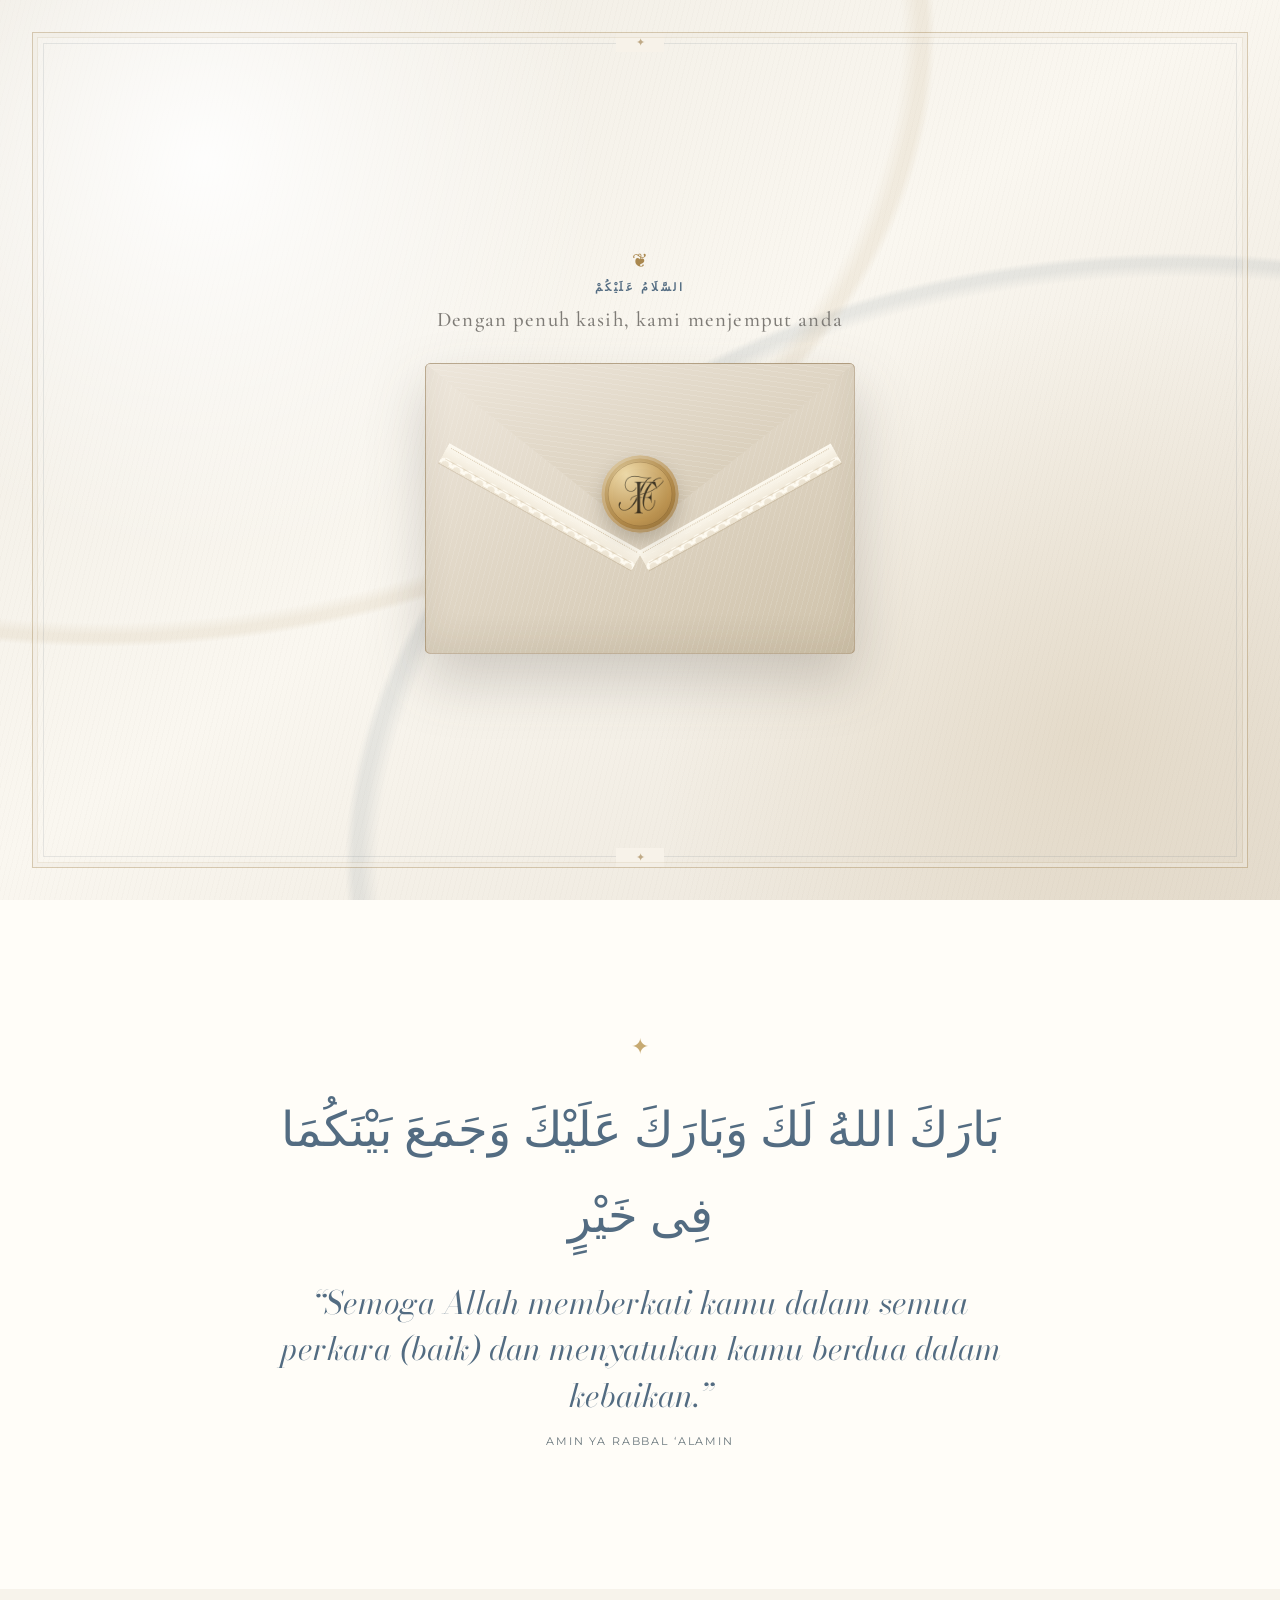
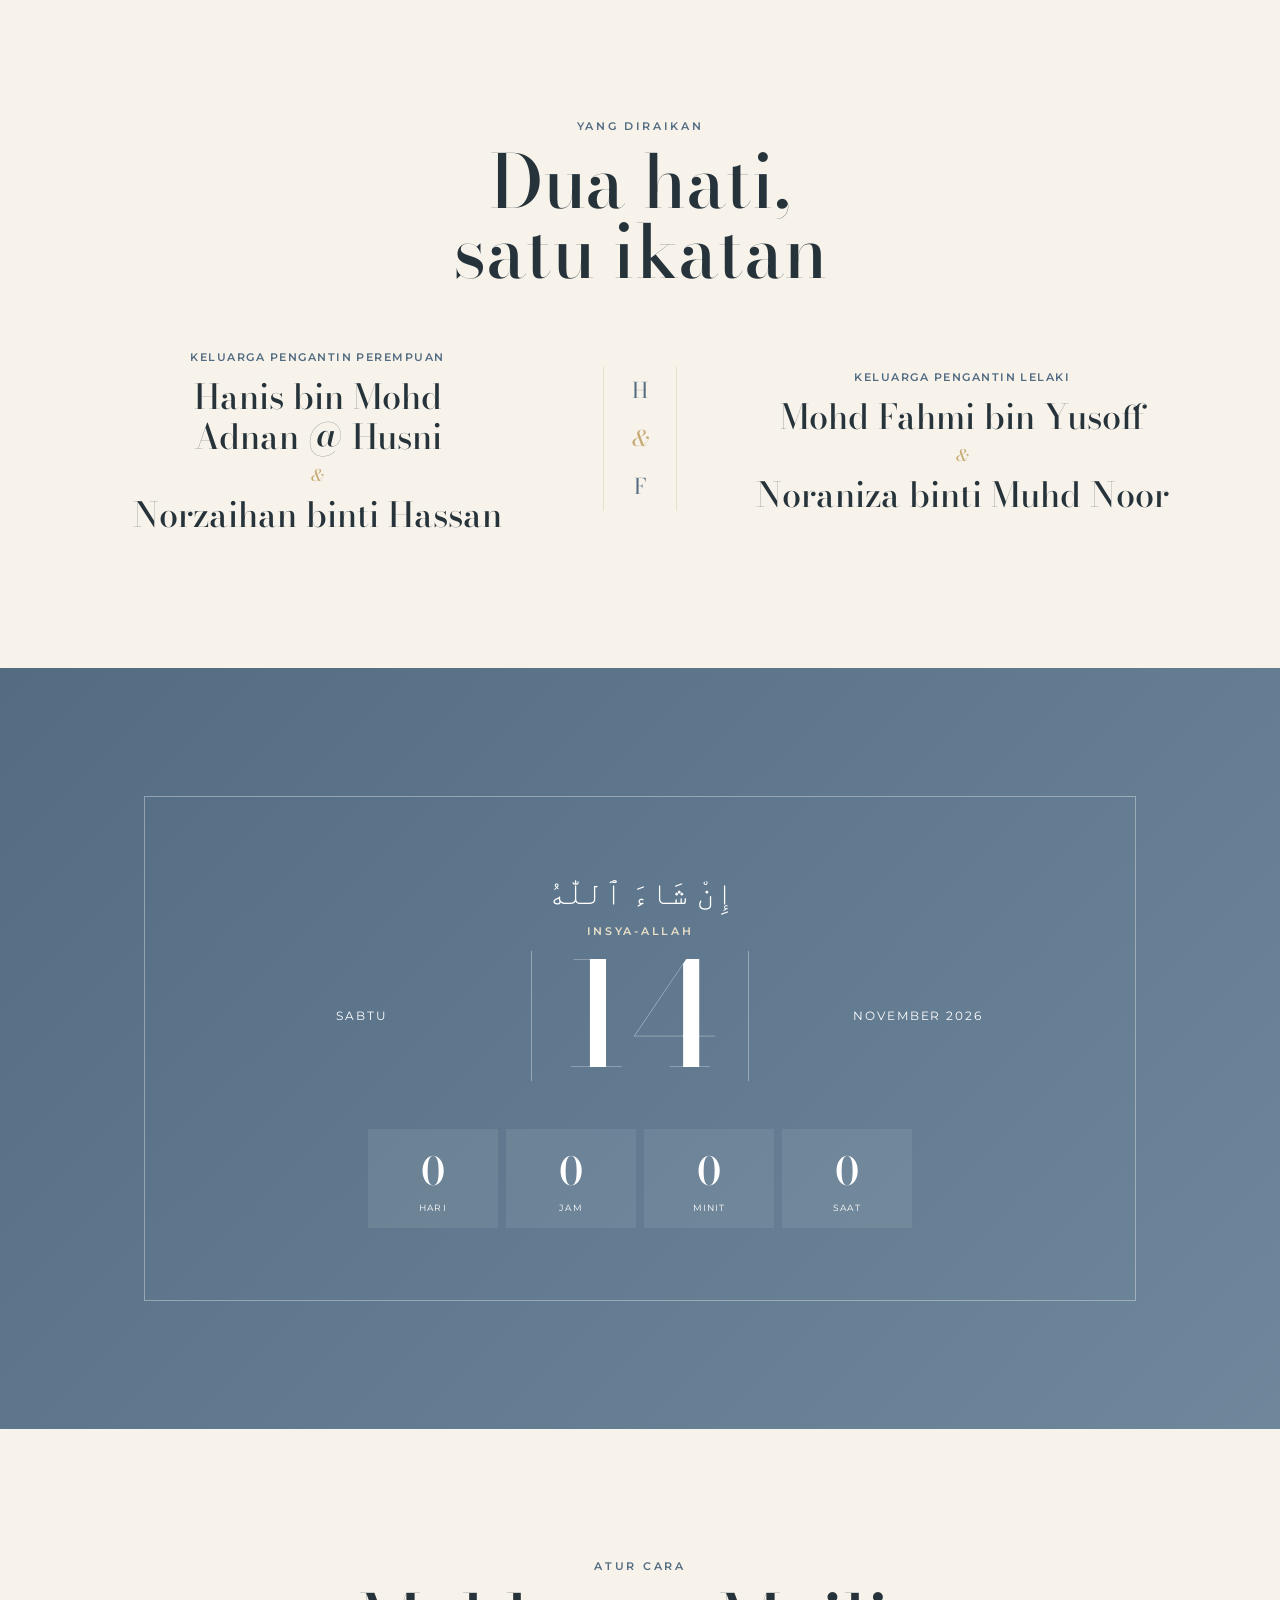
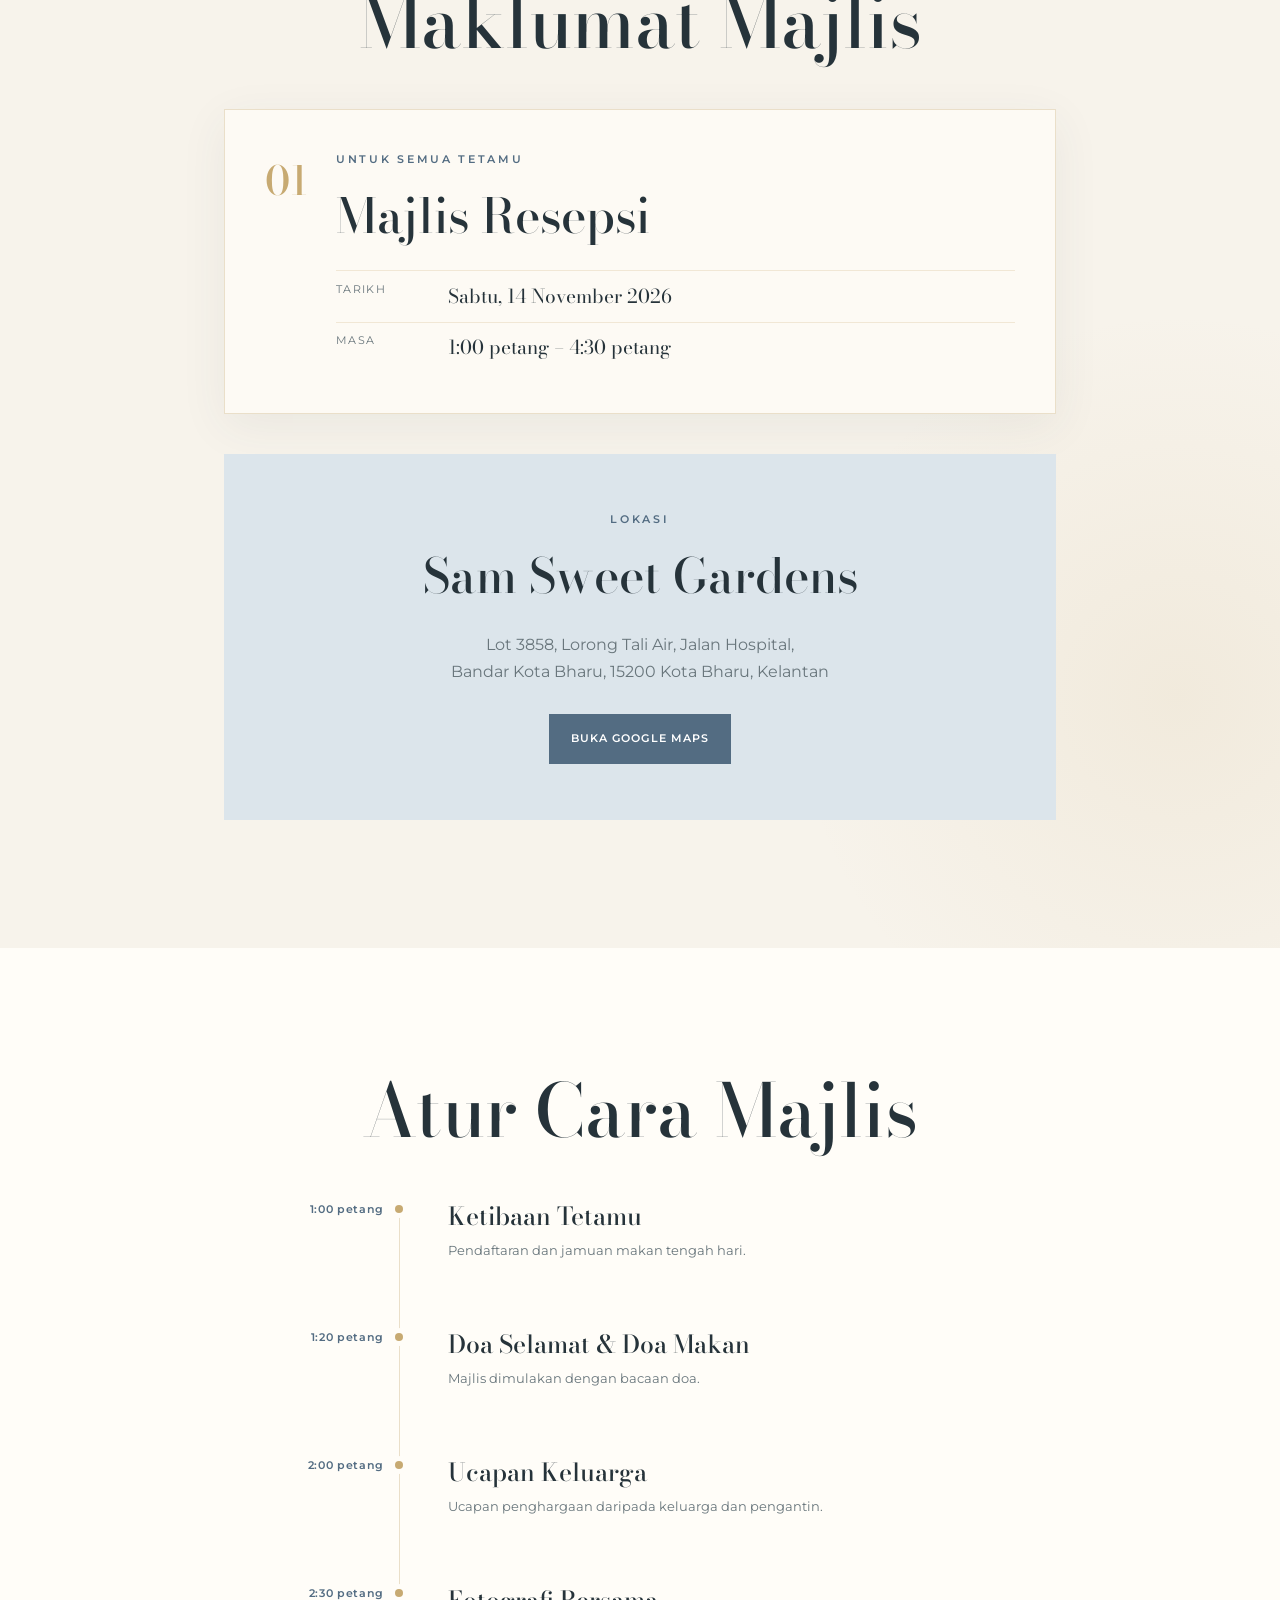
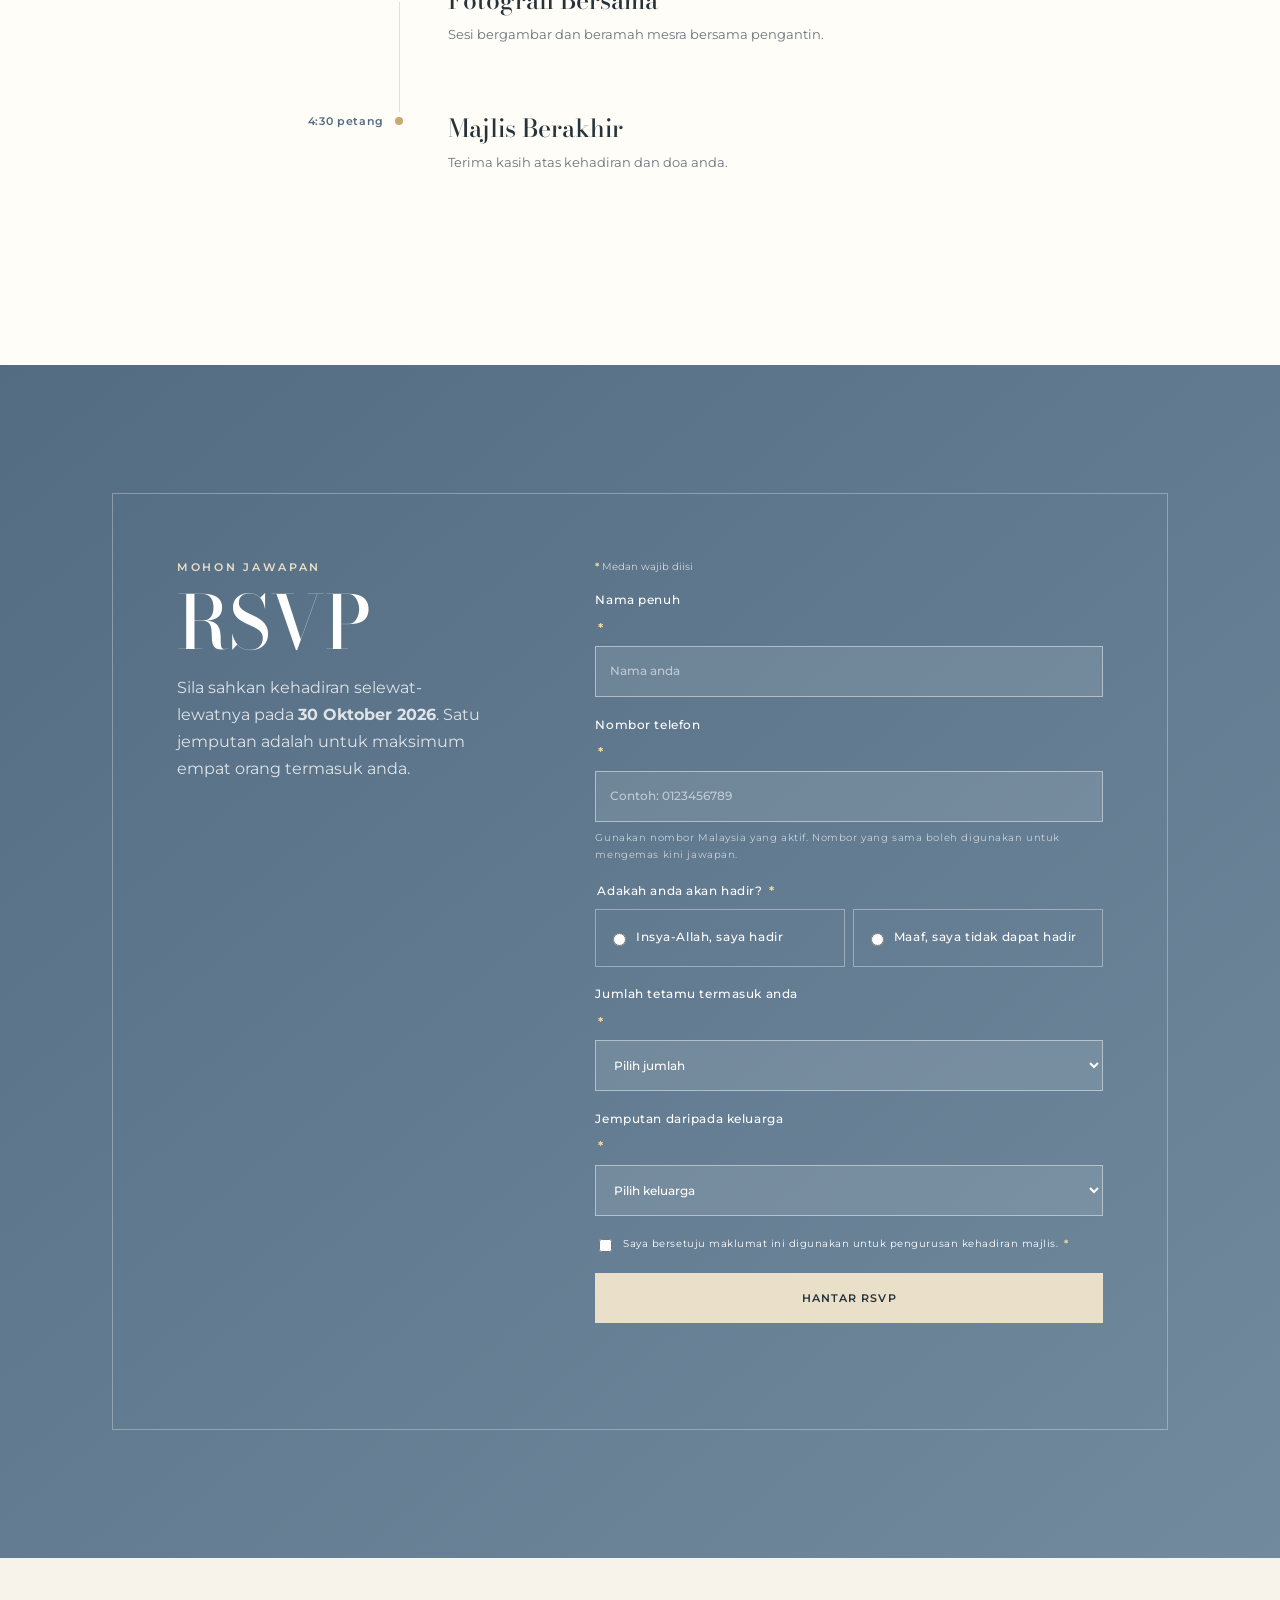
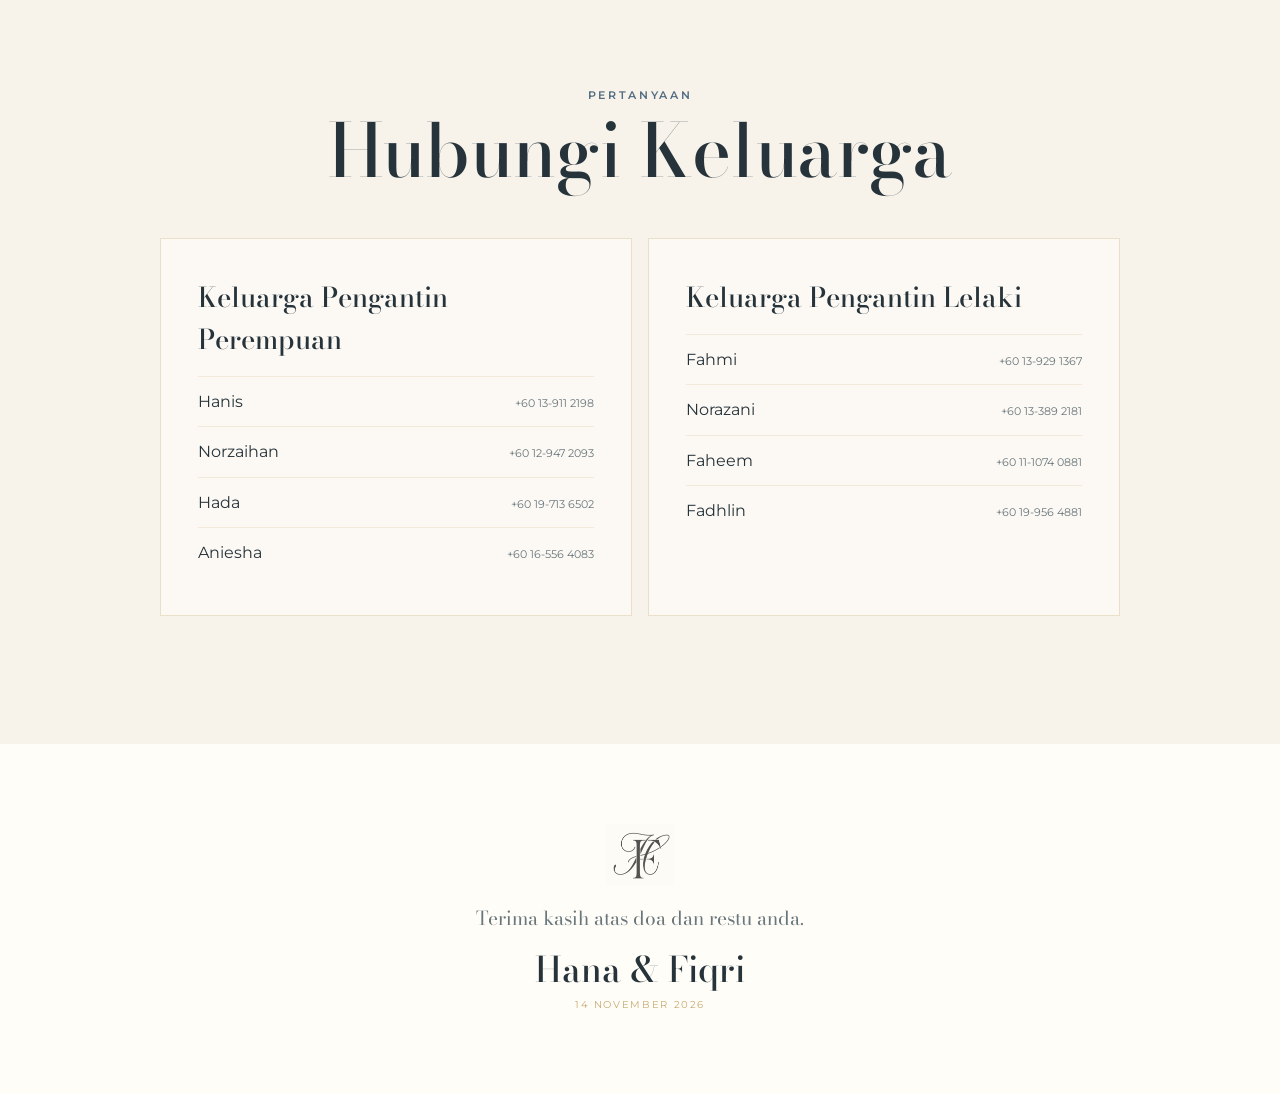
==== index.html @ 6076e892 "Publish clean wedding invitation site Publish the current wedding invitation design under the au-99 " ====
<!doctype html>
<html lang="ms" class="theme-pending">
  <head>
    <meta charset="UTF-8" />
    <meta name="viewport" content="width=device-width, initial-scale=1.0" />
    <meta name="theme-color" content="#6f879d" />
    <meta name="description" content="Undangan walimatul urus Hana Syuhada & Muhammad Fiqri pada 14 November 2026 di Sam Sweet Gardens, Kota Bharu." />
    <meta property="og:title" content="Walimatul Urus — Hana & Fiqri" />
    <meta property="og:description" content="Dengan penuh kesyukuran, kami menjemput anda meraikan hari bahagia kami." />
    <meta property="og:type" content="website" />
    <meta property="og:image" content="https://au-99.github.io/h-f.github.io/og.png" />
    <meta name="twitter:card" content="summary_large_image" />
    <meta name="twitter:image" content="https://au-99.github.io/h-f.github.io/og.png" />
    <title>Walimatul Urus — Hana & Fiqri</title>
    <link rel="icon" href="hf-monogram.png" type="image/png" />
    <link rel="preconnect" href="https://fonts.googleapis.com" />
    <link rel="preconnect" href="https://fonts.gstatic.com" crossorigin />
    <link href="https://fonts.googleapis.com/css2?family=Bodoni+Moda:opsz,ital,wght@6..96,400;6..96,500;6..96,600;6..96,700;6..96,400&family=Cormorant+Garamond:ital,wght@0,500;0,600;1,500&family=Montserrat:wght@300;400;500;600&family=Parisienne&display=swap" rel="stylesheet" />
    <style>html.theme-pending body { visibility: hidden; }</style>
    <link rel="stylesheet" href="styles.css?v=20260905-25" />
  </head>
  <body class="is-locked">
    <script>
      (() => {
        try {
          const params = new URLSearchParams(window.location.search);
          const side = ["bride", "groom"].includes(params.get("side")) ? params.get("side") : "";
          const invite = ["family", "reception"].includes(params.get("invite")) ? params.get("invite") : "reception";
          document.body.dataset.invite = invite === "family" ? "reception" : invite;
          document.body.dataset.contentInvite = invite;
          document.body.dataset.side = side ? "bride" : "public";
          document.body.dataset.contentSide = side || "public";
          if (side === "groom") document.body.dataset.palette = "champagne";
        } finally {
          document.documentElement.classList.remove("theme-pending");
        }
      })();
    </script>
    <a class="skip-link" href="#main-content">Terus ke kandungan</a>

    <div class="opening-screen" id="openingScreen" aria-label="Buka undangan perkahwinan">
      <span class="opening-frame" aria-hidden="true"></span>
      <div class="opening-copy">
        <span class="opening-flourish" aria-hidden="true">❦</span>
        <p class="eyebrow opening-title" lang="ar" dir="rtl">السَّلَامُ عَلَيْكُمْ</p>
        <p class="guest-greeting" id="guestGreeting">Dengan penuh kasih, kami menjemput anda</p>
      </div>
      <button class="envelope-button" id="openInvitation" type="button" aria-label="Buka undangan Hana dan Fiqri">
        <span class="envelope" aria-hidden="true">
          <img class="opening-illustrated-arch" src="bride-painted-arch.png" alt="" />
          <span class="envelope-back"></span>
          <span class="invitation-card">
            <span class="card-kicker">Walimatul Urus</span>
            <img src="hf-monogram.png" alt="" />
            <span class="card-names">Hana &amp; Fiqri</span>
            <span class="card-rule"></span>
            <span class="card-date">14 · 11 · 2026</span>
          </span>
          <span class="envelope-pocket"></span>
          <span class="lace-trim lace-left"></span>
          <span class="lace-trim lace-right"></span>
          <span class="envelope-flap"></span>
          <span class="wax-seal"><img src="hf-monogram.png" alt="" /></span>
        </span>
      </button>
    </div>

    <button class="music-control" id="musicControl" type="button" aria-label="Kawal muzik latar" aria-disabled="true">
      <span id="musicIcon">♪</span>
      <span id="musicLabel"></span>
    </button>
    <audio id="backgroundMusic" loop preload="none"></audio>

    <nav class="quick-nav" id="quickNav" aria-label="Navigasi pantas">
      <a class="is-active" href="#utama" data-nav-target="utama"><span aria-hidden="true">✦</span><small>Utama</small></a>
      <a href="#tarikh" data-nav-target="tarikh"><span aria-hidden="true">14</span><small>Tarikh</small></a>
      <a href="#acara" data-nav-target="acara"><span aria-hidden="true">❦</span><small>Majlis</small></a>
      <a href="#lokasi" data-nav-target="lokasi"><span aria-hidden="true">◉</span><small>Lokasi</small></a>
      <a href="#rsvp" data-nav-target="rsvp"><span aria-hidden="true">✉</span><small>RSVP</small></a>
    </nav>

    <header class="hero" id="utama">
      <div class="botanical botanical-left" aria-hidden="true"></div>
      <div class="botanical botanical-right" aria-hidden="true"></div>
      <div class="hero-content reveal">
        <div class="hero-blessing">
          <img class="hero-monogram bride-reception-logo" src="hf-monogram.png" alt="Monogram H dan F" />
          <p class="bismillah" lang="ar" dir="rtl">بِسْمِ اللهِ الرَّحْمٰنِ الرَّحِيْمِ</p>
          <p class="eyebrow">Dengan penuh kesyukuran</p>
        </div>
        <div class="hero-main">
          <img class="hero-monogram default-hero-logo" src="hf-monogram.png" alt="Monogram H dan F" />
          <h1><span>Hana Syuhada</span><small>&amp;</small><span>Muhammad Fiqri</span></h1>
          <p class="invitation-line">Dengan segala hormatnya menjemput Dato’ / Datin / Tuan / Puan / Encik / Cik sekeluarga ke majlis perkahwinan kami.</p>
          <div class="invite-badge" id="inviteBadge">Jemputan Majlis Resepsi</div>
        </div>
      </div>
    </header>

    <main id="main-content">
      <section class="verse-section section-pad">
        <div class="ornament" aria-hidden="true">✦</div>
        <blockquote class="reveal wedding-prayer">
          <span class="prayer-arabic" lang="ar" dir="rtl">بَارَكَ اللهُ لَكَ وَبَارَكَ عَلَيْكَ وَجَمَعَ بَيْنَكُمَا فِى خَيْرٍ</span>
          <span class="prayer-translation">“Semoga Allah memberkati kamu dalam semua perkara (baik) dan menyatukan kamu berdua dalam kebaikan.”</span>
        </blockquote>
        <p class="verse-credit reveal">Amin Ya Rabbal ‘Alamin</p>
      </section>

      <section class="parents-section section-pad" id="maklumat">
        <div class="section-heading reveal">
          <p class="eyebrow">Yang diraikan</p>
          <h2>Dua hati, satu ikatan</h2>
        </div>
        <div class="parents-grid reveal">
          <article class="bride-family-card">
            <p class="family-label">Keluarga Pengantin Perempuan</p>
            <h3>Hanis bin Mohd Adnan @ Husni</h3>
            <span>&amp;</span>
            <h3>Norzaihan binti Hassan</h3>
          </article>
          <div class="gold-divider" aria-hidden="true"><span>H</span><i>&amp;</i><span>F</span></div>
          <article class="groom-family-card">
            <p class="family-label">Keluarga Pengantin Lelaki</p>
            <h3>Mohd Fahmi bin Yusoff</h3>
            <span>&amp;</span>
            <h3>Noraniza binti Muhd Noor</h3>
          </article>
        </div>
      </section>

      <section class="date-section section-pad" id="tarikh">
        <div class="date-card reveal">
          <p class="date-arabic" lang="ar" dir="rtl">إِنْ شَاءَ ٱللّٰهُ</p>
          <p class="eyebrow">Insya-Allah</p>
          <div class="date-display">
            <span>Sabtu</span>
            <strong>14</strong>
            <span>November 2026</span>
          </div>
          <div class="countdown" id="countdown" aria-label="Kiraan detik ke hari perkahwinan">
            <div><strong id="days">0</strong><span>Hari</span></div>
            <div><strong id="hours">0</strong><span>Jam</span></div>
            <div><strong id="minutes">0</strong><span>Minit</span></div>
            <div><strong id="seconds">0</strong><span>Saat</span></div>
          </div>
        </div>
      </section>

      <section class="events-section section-pad" id="acara">
        <div class="section-heading reveal">
          <p class="eyebrow">Atur Cara</p>
          <h2>Maklumat Majlis</h2>
        </div>

        <article class="event-card family-only reveal" data-family-only hidden>
          <div class="event-number">01</div>
          <div>
            <p class="eyebrow">Ahli keluarga terdekat sahaja</p>
            <h3>Majlis Akad Nikah</h3>
            <dl>
              <div><dt>Tarikh</dt><dd>Sabtu, 14 November 2026</dd></div>
              <div><dt>Masa</dt><dd>9:00 pagi – 12:30 tengah hari</dd></div>
              <div id="solemnisationThemeRow"><dt>Tema</dt><dd id="solemnisationTheme">Dusty blue / biru muda</dd></div>
            </dl>
          </div>
        </article>

        <article class="event-card reveal">
          <div class="event-number" id="receptionNumber">01</div>
          <div>
            <p class="eyebrow">Untuk semua tetamu</p>
            <h3>Majlis Resepsi</h3>
            <dl>
              <div><dt>Tarikh</dt><dd>Sabtu, 14 November 2026</dd></div>
              <div><dt>Masa</dt><dd>1:00 petang – 4:30 petang</dd></div>
            </dl>
          </div>
        </article>

        <div class="venue-card reveal" id="lokasi">
          <p class="eyebrow">Lokasi</p>
          <h3>Sam Sweet Gardens</h3>
          <address>Lot 3858, Lorong Tali Air, Jalan Hospital,<br />Bandar Kota Bharu, 15200 Kota Bharu, Kelantan</address>
          <div class="button-row">
            <a class="button primary" id="mapsButton" href="#" target="_blank" rel="noopener">Buka Google Maps</a>
          </div>
        </div>
      </section>

      <section class="timeline-section section-pad" id="tentatif">
        <div class="section-heading reveal">
          <h2>Atur Cara Majlis</h2>
        </div>
        <div class="timeline family-only" data-family-only hidden>
          <div class="timeline-item reveal"><time>9:00 pagi</time><div><h3>Ketibaan Keluarga</h3><p>Persiapan dan ketibaan ahli keluarga terdekat.</p></div></div>
          <div class="timeline-item reveal"><time>9:30 pagi</time><div><h3>Akad Nikah</h3><p>Disusuli doa, solat sunat dan salam keluarga.</p></div></div>
          <div class="timeline-item reveal"><time>10:00 pagi</time><div><h3>Sesi Fotografi Keluarga</h3><p>Kenangan bersama kedua-dua belah keluarga.</p></div></div>
          <div class="timeline-item reveal"><time>11:15 pagi</time><div><h3>Persiapan Resepsi</h3><p>Pengantin menukar persalinan dan persiapan akhir.</p></div></div>
          <div class="timeline-item reveal"><time>12:00 tengah hari</time><div><h3>Bersanding</h3><p>Kemasukan pengantin dan acara keluarga di pelamin.</p></div></div>
        </div>
        <div class="timeline reception-timeline">
          <div class="timeline-item reveal"><time>1:00 petang</time><div><h3>Ketibaan Tetamu</h3><p>Pendaftaran dan jamuan makan tengah hari.</p></div></div>
          <div class="timeline-item reveal"><time>1:20 petang</time><div><h3>Doa Selamat &amp; Doa Makan</h3><p>Majlis dimulakan dengan bacaan doa.</p></div></div>
          <div class="timeline-item reveal"><time>2:00 petang</time><div><h3>Ucapan Keluarga</h3><p>Ucapan penghargaan daripada keluarga dan pengantin.</p></div></div>
          <div class="timeline-item reveal"><time>2:30 petang</time><div><h3>Fotografi Bersama</h3><p>Sesi bergambar dan beramah mesra bersama pengantin.</p></div></div>
          <div class="timeline-item reveal"><time>4:30 petang</time><div><h3>Majlis Berakhir</h3><p>Terima kasih atas kehadiran dan doa anda.</p></div></div>
        </div>
      </section>

      <section class="rsvp-section section-pad" id="rsvp">
        <div class="rsvp-shell reveal">
          <div class="section-heading light">
            <p class="eyebrow">Mohon Jawapan</p>
            <h2>RSVP</h2>
            <p>Sila sahkan kehadiran selewat-lewatnya pada <strong>30 Oktober 2026</strong>. Satu jemputan adalah untuk maksimum empat orang termasuk anda.</p>
          </div>
          <form id="rsvpForm" novalidate>
            <input type="hidden" name="invitationType" id="invitationType" />
            <input type="hidden" name="familySide" id="familySide" />
            <input class="honeypot" type="text" name="website" tabindex="-1" autocomplete="off" aria-hidden="true" />

            <p class="required-note"><span aria-hidden="true">*</span> Medan wajib diisi</p>

            <label>Nama penuh <span class="required-mark" aria-hidden="true">*</span>
              <input type="text" name="name" autocomplete="name" minlength="3" maxlength="100" required placeholder="Nama anda" />
            </label>

            <label>Nombor telefon <span class="required-mark" aria-hidden="true">*</span>
              <input type="tel" name="phone" autocomplete="tel" inputmode="tel" maxlength="20" required placeholder="Contoh: 0123456789" aria-describedby="phoneHelp" />
              <small id="phoneHelp">Gunakan nombor Malaysia yang aktif. Nombor yang sama boleh digunakan untuk mengemas kini jawapan.</small>
            </label>

            <fieldset>
              <legend>Adakah anda akan hadir? <span class="required-mark" aria-hidden="true">*</span></legend>
              <label class="radio-card"><input type="radio" name="attendance" value="Hadir" required /><span>Insya-Allah, saya hadir</span></label>
              <label class="radio-card"><input type="radio" name="attendance" value="Tidak Hadir" required /><span>Maaf, saya tidak dapat hadir</span></label>
            </fieldset>

            <label id="guestCountLabel">Jumlah tetamu termasuk anda <span class="required-mark" aria-hidden="true">*</span>
              <select name="guestCount" id="guestCount" required>
                <option value="">Pilih jumlah</option>
                <option value="1">1 orang</option>
                <option value="2">2 orang</option>
                <option value="3">3 orang</option>
                <option value="4">4 orang</option>
              </select>
            </label>

            <label id="sidePickerLabel" hidden>Jemputan daripada keluarga <span class="required-mark" aria-hidden="true">*</span>
              <select id="sidePicker">
                <option value="">Pilih keluarga</option>
                <option value="bride">Pengantin perempuan</option>
                <option value="groom">Pengantin lelaki</option>
              </select>
            </label>

            <label class="consent"><input type="checkbox" name="consent" required /><span>Saya bersetuju maklumat ini digunakan untuk pengurusan kehadiran majlis. <span class="required-mark" aria-hidden="true">*</span></span></label>

            <button class="button submit-button" type="submit"><span class="submit-spinner" aria-hidden="true"></span><span id="submitButtonText">Hantar RSVP</span></button>
            <p class="form-status" id="formStatus" role="status" aria-live="polite"></p>
          </form>
        </div>
      </section>

      <div class="rsvp-success" id="rsvpSuccess" role="dialog" aria-modal="true" aria-labelledby="rsvpSuccessTitle" hidden>
        <div class="rsvp-success-card">
          <span class="success-mark" aria-hidden="true">✓</span>
          <p class="eyebrow">RSVP berjaya dihantar</p>
          <h2 id="rsvpSuccessTitle">Terima kasih</h2>
          <p>Jawapan anda telah dihantar. Gunakan nombor telefon yang sama jika anda ingin mengemas kini jawapan sebelum <strong>30 Oktober 2026</strong>.</p>
          <button class="button success-close" id="closeRsvpSuccess" type="button">Selesai</button>
        </div>
      </div>

      <section class="contact-section section-pad" id="hubungi">
        <div class="section-heading reveal">
          <p class="eyebrow">Pertanyaan</p>
          <h2>Hubungi Keluarga</h2>
        </div>
        <div class="contact-grid reveal">
          <div class="contact-family bride-contacts">
            <h3>Keluarga Pengantin Perempuan</h3>
            <a href="https://wa.me/60139112198" target="_blank" rel="noopener"><span>Hanis</span><small>+60 13-911 2198</small></a>
            <a href="https://wa.me/60129472093" target="_blank" rel="noopener"><span>Norzaihan</span><small>+60 12-947 2093</small></a>
            <a href="https://wa.me/60197136502" target="_blank" rel="noopener"><span>Hada</span><small>+60 19-713 6502</small></a>
            <a href="https://wa.me/60165564083" target="_blank" rel="noopener"><span>Aniesha</span><small>+60 16-556 4083</small></a>
          </div>
          <div class="contact-family groom-contacts">
            <h3>Keluarga Pengantin Lelaki</h3>
            <a href="https://wa.me/60139291367" target="_blank" rel="noopener"><span>Fahmi</span><small>+60 13-929 1367</small></a>
            <a href="https://wa.me/60133892181" target="_blank" rel="noopener"><span>Norazani</span><small>+60 13-389 2181</small></a>
            <a href="https://wa.me/601110740881" target="_blank" rel="noopener"><span>Faheem</span><small>+60 11-1074 0881</small></a>
            <a href="https://wa.me/60199564881" target="_blank" rel="noopener"><span>Fadhlin</span><small>+60 19-956 4881</small></a>
          </div>
        </div>
      </section>
    </main>

    <footer>
      <img src="hf-monogram.png" alt="" />
      <p>Terima kasih atas doa dan restu anda.</p>
      <strong>Hana &amp; Fiqri</strong>
      <span>14 November 2026</span>
    </footer>

    <script src="config.js?v=20260905-25"></script>
    <script src="app.js?v=20260905-25"></script>
  </body>
</html>
---- styles.css ----
:root {
  --ivory: #f7f3eb;
  --paper: #fffdf8;
  --dusty-blue: #8095a8;
  --dusty-blue-deep: #536c82;
  --dusty-blue-pale: #dce5eb;
  --champagne: #c7aa72;
  --champagne-pale: #eadfc9;
  --ink: #26333a;
  --muted: #69767c;
  --white: #ffffff;
  --serif: "Bodoni Moda", "Times New Roman", serif;
  --literary: "Cormorant Garamond", Georgia, serif;
  --script: "Parisienne", cursive;
  --sans: "Montserrat", "Segoe UI", sans-serif;
  --shadow: 0 24px 70px rgba(53, 70, 80, 0.16);
}

* { box-sizing: border-box; }

[hidden] { display: none !important; }

html { scroll-behavior: smooth; }

body {
  margin: 0;
  color: var(--ink);
  background:
    radial-gradient(circle at 8% 16%, rgba(128, 149, 168, 0.12), transparent 20rem),
    radial-gradient(circle at 92% 52%, rgba(199, 170, 114, 0.12), transparent 24rem),
    var(--ivory);
  font-family: var(--sans);
  font-size: 16px;
  line-height: 1.7;
  overflow-x: hidden;
}

body.is-locked { overflow: hidden; }

button, input, select { font: inherit; }

a { color: inherit; }

.skip-link {
  position: fixed;
  z-index: 10000;
  top: 0.75rem;
  left: 0.75rem;
  padding: 0.65rem 1rem;
  background: var(--ink);
  color: white;
  transform: translateY(-160%);
}

.skip-link:focus { transform: translateY(0); }

.opening-screen {
  --envelope-deep: #8e7e65;
  --envelope-mid: #cfc2aa;
  --envelope-soft: #eee7dc;
  --envelope-paper: #fbf7ef;
  --envelope-line: rgba(124, 96, 57, .38);
  --opening-ink: #4c4841;
  position: fixed;
  inset: 0;
  z-index: 5000;
  display: grid;
  place-content: center;
  justify-items: center;
  min-height: 100svh;
  padding: clamp(1.25rem, 4vw, 2.5rem);
  text-align: center;
  background:
    radial-gradient(circle at 16% 18%, rgba(255,255,255,.9), transparent 30%),
    radial-gradient(circle at 85% 82%, rgba(180,151,102,.17), transparent 33%),
    repeating-linear-gradient(104deg, rgba(92,76,55,.018) 0 1px, transparent 1px 5px),
    linear-gradient(145deg, #eeeae1 0%, #faf7f0 48%, #e8e1d5 100%);
  color: var(--opening-ink);
  isolation: isolate;
  transition: opacity .85s ease 1.05s, visibility .85s ease 1.05s;
}

.opening-screen::before {
  content: "";
  position: absolute;
  z-index: -2;
  inset: 0;
  background:
    radial-gradient(ellipse at 8% 4%, transparent 0 48%, rgba(180,151,102,.12) 49% 49.5%, transparent 50%),
    radial-gradient(ellipse at 92% 96%, transparent 0 48%, rgba(101,122,137,.12) 49% 49.5%, transparent 50%);
  pointer-events: none;
}

.opening-screen::after {
  content: "";
  position: absolute;
  z-index: -1;
  inset: clamp(1rem, 3vw, 2rem);
  border: 1px solid rgba(158,126,75,.38);
  box-shadow: inset 0 0 0 4px rgba(255,255,255,.38), inset 0 0 0 5px rgba(158,126,75,.13);
  pointer-events: none;
}

.opening-frame {
  position: absolute;
  z-index: -1;
  inset: clamp(1.45rem, 4vw, 2.7rem);
  border: 1px solid rgba(87,104,113,.13);
  pointer-events: none;
}

.opening-frame::before,
.opening-frame::after {
  content: "✦";
  position: absolute;
  left: 50%;
  width: 3rem;
  color: rgba(158,126,75,.62);
  background: #f7f2e9;
  font-size: .7rem;
  transform: translateX(-50%);
}

.opening-frame::before { top: -.72rem; }
.opening-frame::after { bottom: -.72rem; }

body[data-invite="family"][data-side="bride"] .opening-screen {
  --envelope-deep: #58758d;
  --envelope-mid: #9fb5c5;
  --envelope-soft: #dce7ed;
  --envelope-paper: #fbfaf5;
  --envelope-line: rgba(72,101,124,.4);
  --opening-ink: #344e61;
  background:
    radial-gradient(circle at 16% 18%, rgba(255,255,255,.92), transparent 30%),
    radial-gradient(circle at 85% 82%, rgba(193,163,107,.16), transparent 33%),
    repeating-linear-gradient(104deg, rgba(71,101,124,.02) 0 1px, transparent 1px 5px),
    linear-gradient(145deg, #e6edf1 0%, #fbf8f1 49%, #d9e4eb 100%);
}

body[data-invite="family"][data-side="groom"] .opening-screen {
  --envelope-deep: #9a7a49;
  --envelope-mid: #cfb681;
  --envelope-soft: #eee1c8;
  --envelope-paper: #fffaf0;
  --envelope-line: rgba(128,94,44,.42);
  --opening-ink: #5f4b2d;
  background:
    radial-gradient(circle at 16% 18%, rgba(255,255,255,.9), transparent 30%),
    radial-gradient(circle at 85% 82%, rgba(159,119,61,.18), transparent 33%),
    repeating-linear-gradient(104deg, rgba(120,92,52,.02) 0 1px, transparent 1px 5px),
    linear-gradient(145deg, #eee4d2 0%, #fcf8ef 49%, #e5d3ae 100%);
}

.opening-screen.is-open { opacity: 0; visibility: hidden; pointer-events: none; }

.opening-copy { position: relative; z-index: 2; margin-bottom: clamp(1rem, 3vh, 1.7rem); transition: opacity .35s ease, transform .55s ease; }
.opening-flourish { display: block; margin-bottom: .1rem; color: #aa884f; font: 1.2rem var(--serif); }
.opening-title { margin-bottom: .2rem; color: var(--opening-ink); font-family: var(--serif); font-size: .76rem; letter-spacing: .34em; }
.guest-greeting { margin: .15rem 0; color: color-mix(in srgb, var(--opening-ink) 72%, white); font: 500 clamp(1.05rem, 3vw, 1.3rem)/1.3 var(--literary); letter-spacing: .055em; }

.opening-illustrated-arch { display: none; }

.envelope-button {
  appearance: none;
  display: grid;
  justify-items: center;
  gap: clamp(1.35rem, 3vh, 1.9rem);
  border: 0;
  background: transparent;
  color: var(--opening-ink);
  cursor: pointer;
}

.envelope-button:focus-visible { outline: 2px solid var(--envelope-deep); outline-offset: .75rem; border-radius: 1rem; }

.envelope {
  position: relative;
  display: block;
  width: min(84vw, 430px);
  aspect-ratio: 1.48;
  filter: drop-shadow(0 26px 28px rgba(64, 56, 45, .22));
  perspective: 1100px;
  transition: transform .35s ease, filter .35s ease;
}

.envelope-button:hover .envelope { transform: translateY(-3px); filter: drop-shadow(0 30px 31px rgba(64,56,45,.25)); }

.envelope-back,
.envelope-pocket,
.envelope-flap,
.invitation-card { position: absolute; inset: 0; border-radius: .35rem; }

.envelope-back {
  background:
    repeating-linear-gradient(8deg, rgba(255,255,255,.11) 0 1px, transparent 1px 4px),
    linear-gradient(145deg, var(--envelope-soft), var(--envelope-mid));
  border: 1px solid var(--envelope-line);
  box-shadow: inset 0 0 0 4px rgba(255,255,255,.2), inset 0 0 28px rgba(80,62,38,.08);
}

.invitation-card {
  inset: 5% 8% 8%;
  z-index: 1;
  display: grid;
  place-content: center;
  justify-items: center;
  padding: 1rem;
  background:
    repeating-linear-gradient(96deg, rgba(91,72,43,.025) 0 1px, transparent 1px 4px),
    repeating-linear-gradient(4deg, rgba(91,72,43,.018) 0 1px, transparent 1px 5px),
    var(--envelope-paper);
  border: 1px solid rgba(166,130,73,.62);
  color: var(--opening-ink);
  box-shadow: inset 0 0 0 4px var(--envelope-paper), inset 0 0 0 5px rgba(166,130,73,.28), 0 8px 18px rgba(65,54,37,.12);
  transition: transform 1.15s cubic-bezier(.22,.8,.25,1) .38s;
}

.invitation-card::before,
.invitation-card::after {
  content: "❦";
  position: absolute;
  left: 50%;
  color: rgba(163,126,67,.68);
  font-size: .85rem;
  transform: translateX(-50%);
}

.invitation-card::before { top: .55rem; }
.invitation-card::after { bottom: .55rem; transform: translateX(-50%) rotate(180deg); }
.invitation-card img { width: clamp(3.2rem, 11vw, 4.6rem); margin: .1rem 0 -.15rem; mix-blend-mode: multiply; opacity: .76; }
.invitation-card .card-kicker { font: 600 .52rem var(--sans); letter-spacing: .26em; text-transform: uppercase; }
.invitation-card .card-names { font: clamp(1.45rem, 5vw, 2rem)/1 var(--script); letter-spacing: .02em; }
.invitation-card .card-rule { width: 2.8rem; height: 1px; margin: .35rem 0; background: linear-gradient(90deg, transparent, #b18d52, transparent); }
.invitation-card .card-date { font: 600 .58rem var(--sans); letter-spacing: .27em; }

.envelope-pocket {
  z-index: 2;
  clip-path: polygon(0 0, 50% 58%, 100% 0, 100% 100%, 0 100%);
  background:
    repeating-linear-gradient(105deg, rgba(255,255,255,.1) 0 1px, transparent 1px 5px),
    linear-gradient(150deg, var(--envelope-soft), var(--envelope-mid));
  border: 1px solid var(--envelope-line);
  box-shadow: inset 0 -14px 30px rgba(70,55,35,.07);
}

.envelope-flap {
  z-index: 4;
  height: 59%;
  clip-path: polygon(0 0, 100% 0, 50% 100%);
  background:
    repeating-linear-gradient(8deg, rgba(255,255,255,.12) 0 1px, transparent 1px 5px),
    linear-gradient(160deg, var(--envelope-soft), var(--envelope-mid));
  border-top: 1px solid var(--envelope-line);
  transform-origin: top;
  filter: drop-shadow(0 2px 1px rgba(255,255,255,.7));
  transition: transform .82s cubic-bezier(.4,0,.2,1), z-index 0s linear .42s;
}

.lace-trim {
  position: absolute;
  z-index: 3;
  top: 45.5%;
  width: 51.5%;
  height: 1.35rem;
  background:
    radial-gradient(circle at 50% 100%, transparent 0 .25rem, rgba(255,252,243,.92) .27rem .43rem, transparent .45rem) 0 100% / .82rem .82rem repeat-x,
    linear-gradient(rgba(255,252,243,.94), rgba(238,229,211,.9));
  box-shadow: 0 1px 0 rgba(138,107,60,.17);
  transform-origin: center;
}

.lace-left { left: 1.1%; transform: rotate(29.2deg); }
.lace-right { right: 1.1%; transform: rotate(-29.2deg); }

.lace-trim::after {
  content: "";
  position: absolute;
  inset: .18rem .25rem .32rem;
  border-top: 1px dotted rgba(160,129,81,.38);
  border-bottom: 1px solid rgba(160,129,81,.22);
}

.wax-seal {
  position: absolute;
  z-index: 5;
  left: 50%;
  top: 45%;
  display: grid;
  place-items: center;
  width: clamp(4rem, 13vw, 4.8rem);
  height: clamp(4rem, 13vw, 4.8rem);
  transform: translate(-50%, -50%);
  border-radius: 50%;
  background: radial-gradient(circle at 32% 25%, #eedaa9, #bd9451 61%, #896632 100%);
  box-shadow: inset 0 0 0 3px rgba(255,255,255,.22), inset 0 0 0 6px rgba(99,70,29,.16), 0 9px 17px rgba(75,64,44,.25);
  transition: opacity .25s ease .25s, transform .45s ease;
}

.wax-seal::before {
  content: "";
  position: absolute;
  inset: .36rem;
  border: 1px solid rgba(100,70,30,.3);
  border-radius: 50%;
}

.wax-seal img { width: 72%; border-radius: 50%; mix-blend-mode: multiply; opacity: .7; }

.opening-screen.is-opening .envelope-flap { z-index: 0; transform: rotateX(180deg); }
.opening-screen.is-opening .wax-seal { opacity: 0; transform: translate(-50%, -50%) scale(.65); }
.opening-screen.is-opening .invitation-card { transform: translateY(-62%) rotate(-.45deg); }

.open-label {
  display: flex;
  align-items: center;
  gap: .8rem;
  font: 600 .7rem var(--sans);
  letter-spacing: .24em;
  text-transform: uppercase;
  transition: opacity .3s ease, transform .4s ease;
}

.open-label i { display: block; width: clamp(1.6rem, 6vw, 3.2rem); height: 1px; background: linear-gradient(90deg, transparent, #aa8448); }
.open-label i:last-child { transform: rotate(180deg); }

.opening-hint { max-width: 28rem; margin: clamp(.8rem, 2vh, 1.2rem) 0 0; color: color-mix(in srgb, var(--opening-ink) 68%, white); font: 500 .76rem/1.45 var(--literary); letter-spacing: .035em; transition: opacity .3s ease; }

.opening-screen.is-opening .opening-copy { opacity: 0; transform: translateY(-1rem); }
.opening-screen.is-opening .open-label { opacity: 0; transform: translateY(.5rem); }
.opening-screen.is-opening .opening-hint { opacity: 0; }

.music-control {
  position: fixed;
  z-index: 100;
  right: 1rem;
  top: 1rem;
  display: flex;
  align-items: center;
  gap: .55rem;
  min-height: 2.7rem;
  padding: .55rem .8rem;
  border: 1px solid rgba(255,255,255,.5);
  border-radius: 999px;
  background: rgba(70, 91, 105, .74);
  backdrop-filter: blur(12px);
  color: white;
  box-shadow: 0 8px 24px rgba(34,45,51,.16);
  cursor: pointer;
}

.music-control[aria-disabled="true"] { opacity: .7; cursor: default; }
.music-control span:last-child { font-size: .64rem; letter-spacing: .04em; }
#musicLabel {
  position: absolute;
  width: 1px;
  height: 1px;
  padding: 0;
  margin: -1px;
  overflow: hidden;
  clip: rect(0, 0, 0, 0);
  white-space: nowrap;
  border: 0;
}

.hero {
  position: relative;
  display: grid;
  place-items: center;
  min-height: 100svh;
  padding: 7rem 1.5rem 5rem;
  overflow: hidden;
  text-align: center;
  background:
    linear-gradient(rgba(247,243,235,.4), rgba(247,243,235,.86)),
    radial-gradient(circle at 50% 38%, #fff 0, var(--ivory) 54%, var(--dusty-blue-pale) 130%);
}

.hero::before {
  content: "";
  position: absolute;
  inset: 1.25rem;
  border: 1px solid rgba(199,170,114,.45);
  pointer-events: none;
}

.hero-content { position: relative; z-index: 2; width: min(100%, 52rem); }

.hero-monogram {
  width: clamp(6rem, 20vw, 9.5rem);
  margin: 1rem auto .2rem;
  mix-blend-mode: multiply;
  opacity: .78;
}

.bismillah { margin: 0 0 1.5rem; color: var(--dusty-blue-deep); font: 500 clamp(1.4rem, 4vw, 2rem) Georgia, serif; }

.eyebrow {
  margin: 0 0 .65rem;
  color: var(--dusty-blue-deep);
  font-size: .7rem;
  font-weight: 600;
  letter-spacing: .24em;
  text-transform: uppercase;
}

h1, h2, h3, p { text-wrap: balance; }

h1 {
  margin: .3rem 0 1.5rem;
  color: var(--ink);
  font-family: var(--serif);
  font-size: clamp(3.2rem, 10vw, 6.2rem);
  font-weight: 500;
  line-height: .82;
}

h1 span { display: block; }
h1 small { display: block; margin: .55rem 0; color: var(--champagne); font-size: .52em; font-style: italic; font-weight: 500; }

.invitation-line { max-width: 40rem; margin: 0 auto 1.5rem; color: var(--muted); font-family: var(--serif); font-size: clamp(1.1rem, 3vw, 1.35rem); line-height: 1.45; }

.invite-badge { display: inline-block; padding: .65rem 1.1rem; border: 1px solid var(--champagne); border-radius: 99px; color: var(--dusty-blue-deep); font-size: .7rem; font-weight: 600; letter-spacing: .1em; text-transform: uppercase; }

.scroll-cue { display: grid; justify-items: center; gap: .45rem; width: max-content; margin: 3.5rem auto 0; color: var(--muted); font-size: .64rem; letter-spacing: .15em; text-decoration: none; text-transform: uppercase; }
.scroll-cue span { display: block; width: 1px; height: 2.5rem; background: linear-gradient(var(--champagne), transparent); animation: pulse-line 2s ease-in-out infinite; }

.botanical { position: absolute; z-index: 1; width: clamp(13rem, 31vw, 28rem); aspect-ratio: 1; opacity: .42; }
.botanical::before, .botanical::after { content: ""; position: absolute; inset: 15%; border: 1px solid var(--dusty-blue); border-radius: 65% 0 65% 0; transform: rotate(32deg); }
.botanical::after { inset: 30% 6% 5% 35%; border-color: var(--champagne); transform: rotate(62deg); }
.botanical-left { left: -9%; bottom: -7%; transform: rotate(-16deg); }
.botanical-right { right: -10%; top: -6%; transform: rotate(170deg); }

.section-pad { padding: clamp(5rem, 10vw, 8rem) max(1.35rem, calc((100vw - 72rem) / 2)); }

.verse-section { text-align: center; background: var(--paper); }
.ornament { color: var(--champagne); font-size: 1.35rem; }
blockquote { max-width: 48rem; margin: 1.4rem auto .8rem; color: var(--dusty-blue-deep); font-family: var(--serif); font-size: clamp(1.65rem, 4vw, 2.6rem); font-style: italic; line-height: 1.35; }
.verse-credit { color: var(--muted); font-size: .68rem; letter-spacing: .17em; text-transform: uppercase; }
.wedding-prayer { display: grid; gap: 1.25rem; }
.prayer-arabic { display: block; font-family: "Traditional Arabic", "Noto Naskh Arabic", serif; font-size: clamp(1.9rem, 4.8vw, 3rem); font-style: normal; line-height: 1.8; }
.prayer-translation { display: block; font-size: clamp(1.35rem, 3.2vw, 2rem); line-height: 1.45; }

.section-heading { max-width: 42rem; margin: 0 auto 3.25rem; text-align: center; }
.section-heading h2 { margin: 0; font: 500 clamp(2.7rem, 7vw, 4.6rem)/.95 var(--serif); }
.section-heading > p:not(.eyebrow) { color: var(--muted); }

.parents-grid { display: grid; grid-template-columns: 1fr auto 1fr; align-items: center; gap: clamp(1.5rem, 5vw, 4rem); max-width: 68rem; margin: auto; text-align: center; }
.parents-grid article { min-width: 0; }
.parents-grid h3 { margin: .35rem 0; font: 500 clamp(1.5rem, 3vw, 2.15rem)/1.15 var(--serif); }
.parents-grid article > span { color: var(--champagne); font-family: var(--serif); font-style: italic; }
.family-label { color: var(--dusty-blue-deep); font-size: .66rem; font-weight: 600; letter-spacing: .14em; text-transform: uppercase; }
.gold-divider { display: grid; place-items: center; justify-self: center; width: 4.6rem; height: 9rem; margin-inline: auto; border-left: 1px solid var(--champagne-pale); border-right: 1px solid var(--champagne-pale); color: var(--dusty-blue-deep); font-family: var(--serif); font-size: 1.35rem; }
.gold-divider i { color: var(--champagne); }

.date-section { background: linear-gradient(135deg, var(--dusty-blue-deep), #6e879b); }
.date-card { max-width: 62rem; margin: auto; padding: clamp(2rem, 7vw, 4.5rem); border: 1px solid rgba(255,255,255,.35); text-align: center; color: white; }
.date-card .eyebrow { color: var(--champagne-pale); }
.date-arabic { margin: 0 0 .3rem; font-family: "Traditional Arabic", "Noto Naskh Arabic", serif; font-size: clamp(1.45rem, 3vw, 2rem); line-height: 1.5; }
.date-display { display: grid; grid-template-columns: 1fr auto 1fr; align-items: center; gap: 1.5rem; }
.date-display span { font-size: .75rem; letter-spacing: .16em; text-transform: uppercase; }
.date-display strong { padding: 0 2rem; border-left: 1px solid rgba(255,255,255,.35); border-right: 1px solid rgba(255,255,255,.35); font: 500 clamp(5rem, 15vw, 9rem)/.9 var(--serif); }
.countdown { display: grid; grid-template-columns: repeat(4, 1fr); gap: .5rem; max-width: 34rem; margin: 3rem auto 0; }
.countdown div { padding: .8rem .25rem; background: rgba(255,255,255,.08); }
.countdown strong, .countdown span { display: block; }
.countdown strong { font: 500 clamp(1.5rem, 5vw, 2.4rem) var(--serif); }
.countdown span { font-size: .58rem; letter-spacing: .12em; text-transform: uppercase; }

.events-section { position: relative; }
.event-card { display: grid; grid-template-columns: auto 1fr; gap: 1.75rem; max-width: 52rem; margin: 0 auto 1.5rem; padding: clamp(1.5rem, 4vw, 2.5rem); border: 1px solid var(--champagne-pale); background: rgba(255,253,248,.78); box-shadow: 0 12px 45px rgba(54,70,78,.07); }
body[data-invite="family"][data-side="bride"] .event-card.family-only { border-color: rgba(83,108,130,.42); background: linear-gradient(135deg, rgba(220,229,235,.9), rgba(255,253,248,.9)); }
body[data-invite="family"][data-side="groom"] .event-card.family-only { border-color: rgba(180,145,86,.5); background: linear-gradient(135deg, rgba(238,225,200,.92), rgba(255,253,248,.92)); }
.event-number { color: var(--champagne); font: 500 2.5rem var(--serif); }
.event-card h3, .venue-card h3 { margin: 0 0 1.15rem; font: 500 clamp(2rem, 5vw, 3rem) var(--serif); }
.event-card dl { margin: 0; }
.event-card dl div { display: grid; grid-template-columns: 7rem 1fr; padding: .55rem 0; border-top: 1px solid rgba(199,170,114,.24); }
.event-card dt { color: var(--muted); font-size: .68rem; letter-spacing: .12em; text-transform: uppercase; }
.event-card dd { margin: 0; font-family: var(--serif); font-size: 1.2rem; }
.venue-card { max-width: 52rem; margin: 2.5rem auto 0; padding: clamp(2rem, 6vw, 3.5rem); text-align: center; background: var(--dusty-blue-pale); }
.venue-card address { color: var(--muted); font-style: normal; }
.button-row { display: flex; flex-wrap: wrap; justify-content: center; gap: .75rem; margin-top: 1.8rem; }
.button { display: inline-flex; justify-content: center; align-items: center; min-height: 3.1rem; padding: .75rem 1.3rem; border: 1px solid var(--dusty-blue-deep); border-radius: 0; font-size: .68rem; font-weight: 600; letter-spacing: .1em; text-decoration: none; text-transform: uppercase; transition: transform .2s ease, background .2s ease, color .2s ease; cursor: pointer; }
.button:hover { transform: translateY(-2px); }
.button.primary { background: var(--dusty-blue-deep); color: white; }
.button.secondary { color: var(--dusty-blue-deep); }

.timeline-section { background: var(--paper); }
.timeline { max-width: 48rem; margin: auto; }
.timeline + .timeline { margin-top: 1.4rem; }
.timeline-item { position: relative; display: grid; grid-template-columns: 8rem 1fr; gap: 2rem; min-height: 8rem; }
.timeline-item::before { content: ""; position: absolute; left: 8.95rem; top: .6rem; bottom: -.25rem; width: 1px; background: var(--champagne-pale); }
.timeline-item::after { content: ""; position: absolute; left: 8.7rem; top: .5rem; width: .5rem; height: .5rem; border-radius: 50%; background: var(--champagne); box-shadow: 0 0 0 5px var(--paper); }
.timeline-item:last-child::before { display: none; }
.timeline-item time { padding-top: .15rem; color: var(--dusty-blue-deep); font-size: .7rem; font-weight: 600; letter-spacing: .06em; text-align: right; }
.timeline-item > div { padding-left: 2rem; }
.timeline-item h3 { margin: 0; font: 500 1.55rem var(--serif); }
.timeline-item p { margin: .25rem 0; color: var(--muted); font-size: .84rem; }

.rsvp-section { background: linear-gradient(140deg, #536c82, #718a9e); }
.rsvp-shell { display: grid; grid-template-columns: .8fr 1.2fr; gap: clamp(2rem, 7vw, 5rem); max-width: 66rem; margin: auto; padding: clamp(1.5rem, 5vw, 4rem); border: 1px solid rgba(255,255,255,.3); }
.section-heading.light { margin: 0; text-align: left; color: white; }
.section-heading.light .eyebrow { color: var(--champagne-pale); }
.section-heading.light > p:not(.eyebrow) { color: rgba(255,255,255,.8); }
form { display: grid; gap: 1.15rem; color: white; }
form > label, fieldset { display: grid; gap: .5rem; margin: 0; border: 0; padding: 0; font-size: .72rem; font-weight: 500; letter-spacing: .05em; }
fieldset { grid-template-columns: 1fr 1fr; }
legend { grid-column: 1 / -1; width: 100%; margin-bottom: .5rem; font-size: .72rem; font-weight: 500; }
input[type="text"], input[type="tel"], select { width: 100%; min-height: 3.2rem; padding: .7rem .85rem; border: 1px solid rgba(255,255,255,.45); border-radius: 0; outline: 0; background: rgba(255,255,255,.1); color: white; }
select option { color: var(--ink); }
input::placeholder { color: rgba(255,255,255,.56); }
input:focus, select:focus { border-color: var(--champagne-pale); box-shadow: 0 0 0 3px rgba(234,223,201,.13); }
form small { color: rgba(255,255,255,.66); font-size: .61rem; font-weight: 400; }
.radio-card { position: relative; display: flex; align-items: center; min-height: 3.6rem; padding: .65rem .75rem; border: 1px solid rgba(255,255,255,.36); cursor: pointer; }
.radio-card:has(input:checked) { border-color: var(--champagne-pale); background: rgba(255,255,255,.12); }
.radio-card input { margin-right: .6rem; accent-color: var(--champagne); }
.consent { grid-template-columns: auto 1fr; align-items: start; font-size: .64rem; font-weight: 400; }
.consent input { margin-top: .28rem; accent-color: var(--champagne); }
.submit-button { width: 100%; border-color: var(--champagne-pale); background: var(--champagne-pale); color: var(--ink); }
.submit-button:disabled { opacity: .55; cursor: wait; }
.form-status { min-height: 1.5rem; margin: 0; font-size: .72rem; }
.honeypot { position: absolute !important; left: -9999px !important; opacity: 0 !important; }

.required-note { margin: 0 0 -.2rem; color: rgba(255,255,255,.72); font-size: .64rem; }
.required-note span, .required-mark { color: #f5d6a2; font-weight: 700; }
.required-mark { margin-left: .15rem; }

form label.is-invalid input,
form label.is-invalid select,
form fieldset.is-invalid .radio-card,
form .consent.is-invalid {
  border-color: #ffd0c7;
  box-shadow: 0 0 0 3px rgba(255,208,199,.12);
}

.form-status.is-error { font-weight: 500; }

.submit-button {
  display: inline-flex;
  align-items: center;
  justify-content: center;
  gap: .65rem;
}

.submit-spinner {
  display: none;
  width: 1rem;
  height: 1rem;
  border: 2px solid rgba(38,51,58,.25);
  border-top-color: var(--ink);
  border-radius: 50%;
}

.submit-button.is-loading .submit-spinner {
  display: inline-block;
  animation: rsvp-spin .75s linear infinite;
}

.rsvp-success {
  position: fixed;
  z-index: 7000;
  inset: 0;
  display: grid;
  place-items: center;
  padding: 1.25rem;
  background: rgba(18,31,46,.7);
  opacity: 0;
  backdrop-filter: blur(12px);
  transition: opacity .25s ease;
}

.rsvp-success.is-visible { opacity: 1; }

.rsvp-success-card {
  width: min(100%, 31rem);
  padding: clamp(2rem, 7vw, 3.5rem);
  border: 1px solid rgba(194,162,107,.48);
  border-radius: 2.5rem .7rem 2.5rem .7rem;
  text-align: center;
  background: linear-gradient(145deg, #fffdf6, #e7eff5);
  color: var(--ink);
  box-shadow: 0 30px 90px rgba(10,23,36,.32), inset 0 1px 0 white;
  transform: translateY(1rem) scale(.97);
  transition: transform .35s cubic-bezier(.22,.78,.25,1);
}

.rsvp-success.is-visible .rsvp-success-card { transform: translateY(0) scale(1); }
.success-mark { display: grid; place-items: center; width: 4.2rem; height: 4.2rem; margin: 0 auto 1.25rem; border: 1px solid rgba(99,134,174,.42); border-radius: 50%; color: #52769e; background: rgba(255,255,255,.72); font: 500 1.8rem var(--serif); }
.rsvp-success-card .eyebrow { color: #6e8967; }
.rsvp-success-card h2 { margin: .35rem 0 .8rem; color: #304760; font: 400 clamp(2.5rem, 8vw, 3.8rem) var(--script); }
.rsvp-success-card > p:not(.eyebrow) { margin: 0 auto 1.7rem; color: #5f6e76; line-height: 1.75; }
.success-close { min-width: 10rem; border-color: #52769e; background: #52769e; color: white; }

@keyframes rsvp-spin { to { transform: rotate(360deg); } }

@media (prefers-reduced-motion: reduce) {
  .submit-button.is-loading .submit-spinner { animation-duration: 1.5s; }
  .rsvp-success, .rsvp-success-card { transition: none; }
}

.contact-grid { display: grid; grid-template-columns: repeat(2, 1fr); gap: 1rem; max-width: 60rem; margin: auto; }
.contact-family { padding: clamp(1.4rem, 4vw, 2.3rem); border: 1px solid var(--champagne-pale); background: rgba(255,253,248,.7); }
.contact-family h3 { margin: 0 0 1rem; font: 500 1.7rem var(--serif); }
.contact-family > a, .contact-placeholder { display: flex; justify-content: space-between; align-items: baseline; gap: 1rem; padding: .7rem 0; border-top: 1px solid rgba(199,170,114,.2); text-decoration: none; }
.contact-family > a:hover span { color: var(--dusty-blue-deep); }
.contact-family small { color: var(--muted); font-size: .66rem; }
.contact-placeholder { opacity: .55; }

footer { display: grid; justify-items: center; padding: 5rem 1.5rem; text-align: center; background: var(--paper); }
footer img { width: 4.2rem; mix-blend-mode: multiply; opacity: .68; }
footer p { margin: 1rem 0 .5rem; color: var(--muted); font-family: var(--serif); font-size: 1.2rem; }
footer strong { font: 500 2.2rem var(--serif); }
footer > span { color: var(--champagne); font-size: .64rem; letter-spacing: .16em; text-transform: uppercase; }

.reveal { opacity: 0; transform: translateY(20px); transition: opacity .8s ease, transform .8s ease; }
.reveal.is-visible { opacity: 1; transform: translateY(0); }

@keyframes pulse-line { 0%,100% { opacity: .35; transform: scaleY(.7); } 50% { opacity: 1; transform: scaleY(1); } }

@media (max-width: 720px) {
  .opening-screen { padding: 1.15rem; }
  .opening-screen::after { inset: .72rem; }
  .opening-frame { inset: 1.05rem; }
  .opening-copy { margin-bottom: 1rem; }
  .opening-flourish { font-size: 1rem; }
  .opening-title { font-size: .68rem; letter-spacing: .29em; }
  .guest-greeting { max-width: 19rem; font-size: 1.02rem; }
  .envelope { width: min(88vw, 380px); }
  .opening-hint { max-width: 19rem; font-size: .72rem; }
  .open-label { gap: .55rem; font-size: .66rem; letter-spacing: .2em; }
  .music-control span:last-child { display: none; }
  .hero { padding-top: 6rem; }
  .parents-grid { grid-template-columns: 1fr; }
  .gold-divider { width: 8rem; height: 2.2rem; grid-template-columns: repeat(3, auto); border: 0; border-top: 1px solid var(--champagne-pale); border-bottom: 1px solid var(--champagne-pale); }
  .date-display { grid-template-columns: 1fr; gap: .35rem; }
  .date-display strong { padding: .25rem 0; border: 0; }
  .event-card { grid-template-columns: 1fr; gap: .5rem; }
  .event-card dl div { grid-template-columns: 1fr; gap: .15rem; }
  .timeline-item { grid-template-columns: 5.5rem 1fr; gap: 1rem; }
  .timeline-item::before { left: 6.18rem; }
  .timeline-item::after { left: 5.93rem; }
  .timeline-item > div { padding-left: 1.35rem; }
  .rsvp-shell { grid-template-columns: 1fr; }
  fieldset { grid-template-columns: 1fr; }
  .contact-grid { grid-template-columns: 1fr; }
}

@media (prefers-reduced-motion: reduce) {
  html { scroll-behavior: auto; }
  *, *::before, *::after { animation-duration: .01ms !important; animation-iteration-count: 1 !important; transition-duration: .01ms !important; }
  .reveal { opacity: 1; transform: none; }
}

/* Bride-family concept preview: Dusty Blue Garden Folio */
body[data-invite="family"][data-side="bride"] {
  --bride-midnight: #253d50;
  --bride-deep: #36566e;
  --bride-dust: #7997ad;
  --bride-powder: #dbe6ec;
  --bride-ivory: #fbf7ed;
  --bride-gold: #c3a367;
  --bride-gold-pale: #e7d8b9;
  background: var(--bride-ivory);
}

body[data-invite="family"][data-side="bride"] .opening-screen {
  --opening-ink: #f8f2e6;
  place-content: center;
  background:
    radial-gradient(circle at 50% 42%, rgba(130,161,182,.34), transparent 31rem),
    radial-gradient(circle at 14% 12%, rgba(220,232,238,.12), transparent 24rem),
    repeating-linear-gradient(90deg, rgba(255,255,255,.018) 0 1px, transparent 1px 7px),
    linear-gradient(145deg, #1f3547 0%, #385a72 52%, #223b50 100%);
}

body[data-invite="family"][data-side="bride"] .opening-screen::before {
  background:
    radial-gradient(ellipse at 0 0, transparent 0 48%, rgba(231,216,185,.11) 49% 49.4%, transparent 50%),
    radial-gradient(ellipse at 100% 100%, transparent 0 48%, rgba(231,216,185,.11) 49% 49.4%, transparent 50%),
    linear-gradient(90deg, transparent 49.8%, rgba(231,216,185,.06) 50%, transparent 50.2%);
}

body[data-invite="family"][data-side="bride"] .opening-screen::after {
  border-color: rgba(231,216,185,.55);
  box-shadow: inset 0 0 0 5px rgba(31,53,71,.72), inset 0 0 0 6px rgba(231,216,185,.18);
}

body[data-invite="family"][data-side="bride"] .opening-frame { border-color: rgba(231,216,185,.2); }
body[data-invite="family"][data-side="bride"] .opening-frame::before,
body[data-invite="family"][data-side="bride"] .opening-frame::after { color: var(--bride-gold-pale); background: #29465b; }
body[data-invite="family"][data-side="bride"] .opening-flourish { color: var(--bride-gold-pale); font-size: 1.45rem; }
body[data-invite="family"][data-side="bride"] .opening-title { color: var(--bride-gold-pale); font-size: .67rem; letter-spacing: .42em; }
body[data-invite="family"][data-side="bride"] .guest-greeting { color: rgba(255,255,255,.84); font-family: var(--serif); font-size: clamp(1.15rem, 3vw, 1.55rem); font-style: italic; }

body[data-invite="family"][data-side="bride"] .envelope-button { gap: 1.25rem; color: var(--bride-gold-pale); }
body[data-invite="family"][data-side="bride"] .envelope-button:focus-visible { outline-color: var(--bride-gold-pale); }

body[data-invite="family"][data-side="bride"] .envelope {
  width: min(74vw, 350px);
  aspect-ratio: .79;
  filter: drop-shadow(0 30px 40px rgba(6,19,28,.42));
  perspective: 1400px;
}

body[data-invite="family"][data-side="bride"] .envelope-button:hover .envelope {
  filter: drop-shadow(0 35px 44px rgba(6,19,28,.48));
}

body[data-invite="family"][data-side="bride"] .envelope-back {
  z-index: 0;
  border: 1px solid rgba(231,216,185,.66);
  border-radius: 48% 48% .35rem .35rem / 24% 24% .35rem .35rem;
  background:
    repeating-linear-gradient(95deg, rgba(76,55,31,.025) 0 1px, transparent 1px 5px),
    var(--bride-ivory);
  box-shadow: inset 0 0 0 6px var(--bride-ivory), inset 0 0 0 7px rgba(195,163,103,.28);
}

body[data-invite="family"][data-side="bride"] .invitation-card {
  inset: 4.2%;
  z-index: 1;
  padding: 4.8rem 1.4rem 2rem;
  border-color: rgba(195,163,103,.55);
  border-radius: 48% 48% .2rem .2rem / 22% 22% .2rem .2rem;
  background:
    radial-gradient(circle at 50% 6%, rgba(195,163,103,.13), transparent 8rem),
    repeating-linear-gradient(96deg, rgba(62,47,29,.02) 0 1px, transparent 1px 5px),
    var(--bride-ivory);
  color: var(--bride-midnight);
  box-shadow: inset 0 0 0 4px var(--bride-ivory), inset 0 0 0 5px rgba(195,163,103,.28), 0 12px 30px rgba(14,32,45,.2);
  transform: none;
  transition: filter .65s ease .35s, transform .9s cubic-bezier(.22,.8,.25,1) .25s;
}

body[data-invite="family"][data-side="bride"] .invitation-card::before { top: 2.1rem; font-size: 1rem; }
body[data-invite="family"][data-side="bride"] .invitation-card::after { bottom: 1.1rem; }
body[data-invite="family"][data-side="bride"] .invitation-card img { width: 5.6rem; margin: .2rem 0 .4rem; }
body[data-invite="family"][data-side="bride"] .invitation-card .card-kicker { color: #7b6743; letter-spacing: .31em; }
body[data-invite="family"][data-side="bride"] .invitation-card .card-names { font: italic 500 clamp(2rem, 7vw, 2.75rem)/1 var(--literary); }
body[data-invite="family"][data-side="bride"] .invitation-card .card-rule { width: 4.3rem; margin: .7rem 0; }
body[data-invite="family"][data-side="bride"] .invitation-card .card-date { color: var(--bride-deep); }

body[data-invite="family"][data-side="bride"] .envelope-pocket,
body[data-invite="family"][data-side="bride"] .envelope-flap {
  top: 0;
  bottom: 0;
  height: auto;
  width: 50.2%;
  border: 1px solid rgba(231,216,185,.34);
  border-radius: 0;
  clip-path: none;
  background:
    radial-gradient(circle at 50% 13%, rgba(219,230,236,.16), transparent 8rem),
    repeating-linear-gradient(90deg, rgba(255,255,255,.022) 0 1px, transparent 1px 6px),
    linear-gradient(145deg, #456b85, #29485f);
  box-shadow: inset 0 0 0 5px rgba(30,54,71,.4), inset 0 0 0 6px rgba(231,216,185,.15);
  filter: none;
  transition: transform 1.05s cubic-bezier(.25,.8,.2,1), opacity .7s ease;
}

body[data-invite="family"][data-side="bride"] .envelope-pocket {
  left: 0;
  right: auto;
  z-index: 3;
  border-radius: 11rem 0 0 .25rem / 8rem 0 0 .25rem;
  transform-origin: left center;
}

body[data-invite="family"][data-side="bride"] .envelope-flap {
  left: auto;
  right: 0;
  z-index: 3;
  border-radius: 0 11rem .25rem 0 / 0 8rem .25rem 0;
  transform-origin: right center;
}

body[data-invite="family"][data-side="bride"] .envelope-pocket::before,
body[data-invite="family"][data-side="bride"] .envelope-flap::before {
  position: absolute;
  top: 34%;
  color: rgba(231,216,185,.72);
  font: 500 clamp(3.4rem, 11vw, 5rem)/1 var(--serif);
}

body[data-invite="family"][data-side="bride"] .envelope-pocket::before { content: "H"; right: 1.25rem; }
body[data-invite="family"][data-side="bride"] .envelope-flap::before { content: "F"; left: 1.25rem; }

body[data-invite="family"][data-side="bride"] .envelope-pocket::after,
body[data-invite="family"][data-side="bride"] .envelope-flap::after {
  content: "";
  position: absolute;
  top: 12%;
  bottom: 8%;
  width: 1px;
  background: linear-gradient(transparent, rgba(231,216,185,.58) 18% 82%, transparent);
}

body[data-invite="family"][data-side="bride"] .envelope-pocket::after { right: 1rem; }
body[data-invite="family"][data-side="bride"] .envelope-flap::after { left: 1rem; }

body[data-invite="family"][data-side="bride"] .lace-trim {
  z-index: 4;
  top: 12%;
  bottom: 9%;
  width: .72rem;
  height: auto;
  background:
    radial-gradient(circle, var(--bride-gold-pale) 0 .12rem, transparent .14rem) 50% 0 / .7rem .7rem repeat-y,
    transparent;
  box-shadow: none;
  opacity: .72;
}

body[data-invite="family"][data-side="bride"] .lace-left { left: 46.3%; transform: none; }
body[data-invite="family"][data-side="bride"] .lace-right { right: 46.3%; transform: none; }
body[data-invite="family"][data-side="bride"] .lace-trim::after { display: none; }

body[data-invite="family"][data-side="bride"] .wax-seal {
  top: 52%;
  width: 4.6rem;
  height: 4.6rem;
  background: radial-gradient(circle at 32% 24%, #efdcae, #c29d5d 60%, #886631);
  box-shadow: inset 0 0 0 3px rgba(255,255,255,.18), inset 0 0 0 7px rgba(78,54,20,.14), 0 12px 22px rgba(8,25,37,.35);
}

body[data-invite="family"][data-side="bride"] .opening-screen.is-opening .envelope-pocket {
  transform: translateX(-105%) rotateY(-13deg);
  opacity: .2;
}

body[data-invite="family"][data-side="bride"] .opening-screen.is-opening .envelope-flap {
  z-index: 3;
  transform: translateX(105%) rotateY(13deg);
  opacity: .2;
}

body[data-invite="family"][data-side="bride"] .opening-screen.is-opening .invitation-card {
  transform: scale(1.035);
  filter: drop-shadow(0 20px 25px rgba(9,27,40,.2));
}

body[data-invite="family"][data-side="bride"] .open-label { color: var(--bride-gold-pale); letter-spacing: .2em; }
body[data-invite="family"][data-side="bride"] .open-label b { font-weight: 500; }
body[data-invite="family"][data-side="bride"] .open-label i { background: linear-gradient(90deg, transparent, var(--bride-gold-pale)); }
body[data-invite="family"][data-side="bride"] .opening-hint { color: rgba(255,255,255,.62); }

body[data-invite="family"][data-side="bride"] .hero {
  min-height: 100svh;
  color: white;
  background:
    radial-gradient(circle at 50% 25%, rgba(130,161,182,.28), transparent 28rem),
    linear-gradient(155deg, #243c4f, #3e6179 58%, #2b475c);
}

body[data-invite="family"][data-side="bride"] .hero::before {
  inset: clamp(1rem, 4vw, 2.4rem);
  border-color: rgba(231,216,185,.58);
  border-radius: 48% 48% 0 0 / 20% 20% 0 0;
  box-shadow: inset 0 0 0 5px rgba(36,60,79,.75), inset 0 0 0 6px rgba(231,216,185,.14);
}

body[data-invite="family"][data-side="bride"] .hero-content { max-width: 46rem; }
body[data-invite="family"][data-side="bride"] .hero-monogram { display: none; }
body[data-invite="family"][data-side="bride"] .bismillah,
body[data-invite="family"][data-side="bride"] .hero .eyebrow { color: var(--bride-gold-pale); }
body[data-invite="family"][data-side="bride"] .hero .eyebrow::after {
  content: "H  ·  F";
  display: grid;
  place-items: center;
  width: 5.2rem;
  height: 5.2rem;
  margin: 1.5rem auto 1rem;
  border: 1px solid rgba(231,216,185,.7);
  border-radius: 50%;
  color: var(--bride-gold-pale);
  font: 500 1.35rem var(--serif);
  letter-spacing: .09em;
  box-shadow: inset 0 0 0 5px rgba(36,60,79,.45), inset 0 0 0 6px rgba(231,216,185,.14);
}
body[data-invite="family"][data-side="bride"] .hero h1 { color: white; font-family: var(--serif); font-size: clamp(3.7rem, 9vw, 6.5rem); font-weight: 400; line-height: .82; letter-spacing: -.045em; text-shadow: 0 10px 30px rgba(8,25,37,.2); }
body[data-invite="family"][data-side="bride"] .hero h1 small { color: var(--bride-gold-pale); font-family: var(--serif); font-size: .4em; }
body[data-invite="family"][data-side="bride"] .invitation-line { color: rgba(255,255,255,.76); }
body[data-invite="family"][data-side="bride"] .invite-badge { border-color: rgba(231,216,185,.7); color: var(--bride-gold-pale); background: rgba(20,42,58,.22); }
body[data-invite="family"][data-side="bride"] .scroll-cue { color: rgba(255,255,255,.66); }
body[data-invite="family"][data-side="bride"] .botanical::before { border-color: rgba(231,216,185,.42); }
body[data-invite="family"][data-side="bride"] .botanical::after { border-color: rgba(219,230,236,.42); }

body[data-invite="family"][data-side="bride"] .verse-section { background: var(--bride-ivory); }
body[data-invite="family"][data-side="bride"] blockquote { color: var(--bride-deep); }
body[data-invite="family"][data-side="bride"] .parents-section { background: linear-gradient(145deg, #d9e6ed, #f4f1e9); }
body[data-invite="family"][data-side="bride"] .parents-grid article { padding: 2rem 1.4rem; border-top: 1px solid rgba(54,86,110,.25); border-bottom: 1px solid rgba(54,86,110,.25); }

body[data-invite="family"][data-side="bride"] .date-section { background: var(--bride-ivory); }
body[data-invite="family"][data-side="bride"] .date-card { border-color: rgba(54,86,110,.34); color: var(--bride-midnight); background: rgba(219,230,236,.38); }
body[data-invite="family"][data-side="bride"] .date-card .eyebrow { color: var(--bride-deep); }
body[data-invite="family"][data-side="bride"] .date-display strong { color: var(--bride-deep); border-color: rgba(54,86,110,.25); }
body[data-invite="family"][data-side="bride"] .countdown div { background: rgba(54,86,110,.08); }

body[data-invite="family"][data-side="bride"] .events-section { background: linear-gradient(180deg, #f8f3e9, #e9eff2); }
body[data-invite="family"][data-side="bride"] .event-card.family-only {
  border-color: rgba(231,216,185,.56);
  color: white;
  background:
    radial-gradient(circle at 100% 0, rgba(130,161,182,.24), transparent 18rem),
    linear-gradient(145deg, var(--bride-deep), var(--bride-midnight));
  box-shadow: 0 22px 55px rgba(31,57,74,.18);
}
body[data-invite="family"][data-side="bride"] .event-card.family-only .event-number,
body[data-invite="family"][data-side="bride"] .event-card.family-only dt { color: var(--bride-gold-pale); }
body[data-invite="family"][data-side="bride"] .event-card.family-only dl div { border-color: rgba(231,216,185,.24); }
body[data-invite="family"][data-side="bride"] .venue-card { background: var(--bride-powder); }

body[data-invite="family"][data-side="bride"] .timeline-section { background: var(--bride-ivory); }
body[data-invite="family"][data-side="bride"] .rsvp-section { background: linear-gradient(145deg, #21394b, #42657d); }
body[data-invite="family"][data-side="bride"] .contact-section { background: linear-gradient(180deg, #eef3f5, #fbf7ed); }
body[data-invite="family"][data-side="bride"] footer { background: var(--bride-midnight); color: white; }
body[data-invite="family"][data-side="bride"] footer img { display: none; }
body[data-invite="family"][data-side="bride"] footer::before { content: "H  ·  F"; color: var(--bride-gold-pale); font: 500 1.3rem var(--serif); letter-spacing: .12em; }
body[data-invite="family"][data-side="bride"] footer p { color: rgba(255,255,255,.7); }

@media (max-width: 720px) {
  body[data-invite="family"][data-side="bride"] .opening-screen { padding: 1rem; }
  body[data-invite="family"][data-side="bride"] .opening-copy { margin-bottom: .75rem; }
  body[data-invite="family"][data-side="bride"] .guest-greeting { max-width: 18rem; font-size: 1.05rem; }
  body[data-invite="family"][data-side="bride"] .envelope { width: min(72vw, 310px); }
  body[data-invite="family"][data-side="bride"] .invitation-card { padding-top: 3.7rem; }
  body[data-invite="family"][data-side="bride"] .invitation-card img { width: 4.5rem; }
  body[data-invite="family"][data-side="bride"] .wax-seal { width: 4rem; height: 4rem; }
  body[data-invite="family"][data-side="bride"] .opening-hint { max-width: 17rem; font-size: .68rem; }
  body[data-invite="family"][data-side="bride"] .hero h1 { font-size: clamp(3.25rem, 15vw, 4.8rem); }
}

/* Groom-family concept preview: Champagne Heirloom Book */
body[data-invite="family"][data-side="groom"] {
  --groom-espresso: #2b241d;
  --groom-cocoa: #514233;
  --groom-bronze: #9c7847;
  --groom-champagne: #d7bd89;
  --groom-champagne-pale: #eee0c3;
  --groom-parchment: #fbf5e8;
  --groom-sage: #77765a;
  background: var(--groom-parchment);
}

body[data-invite="family"][data-side="groom"] .opening-screen {
  --opening-ink: #f7ecd8;
  place-content: center;
  background:
    radial-gradient(circle at 50% 44%, rgba(203,172,115,.2), transparent 27rem),
    radial-gradient(circle at 10% 15%, rgba(255,245,223,.06), transparent 19rem),
    repeating-linear-gradient(0deg, rgba(255,255,255,.015) 0 1px, transparent 1px 6px),
    linear-gradient(145deg, #1d1814, #372b22 52%, #201a15);
}

body[data-invite="family"][data-side="groom"] .opening-screen::before {
  background:
    radial-gradient(circle at 50% 50%, transparent 0 13rem, rgba(215,189,137,.08) 13.1rem 13.2rem, transparent 13.3rem),
    linear-gradient(90deg, transparent 49.9%, rgba(238,224,195,.05) 50%, transparent 50.1%);
}

body[data-invite="family"][data-side="groom"] .opening-screen::after {
  border-color: rgba(215,189,137,.48);
  box-shadow: inset 0 0 0 5px rgba(32,26,21,.72), inset 0 0 0 6px rgba(238,224,195,.12);
}

body[data-invite="family"][data-side="groom"] .opening-frame { border-color: rgba(238,224,195,.16); }
body[data-invite="family"][data-side="groom"] .opening-frame::before,
body[data-invite="family"][data-side="groom"] .opening-frame::after { color: var(--groom-champagne); background: #2a211b; }
body[data-invite="family"][data-side="groom"] .opening-flourish { color: var(--groom-champagne); }
body[data-invite="family"][data-side="groom"] .opening-title { color: var(--groom-champagne-pale); font-size: .66rem; letter-spacing: .38em; }
body[data-invite="family"][data-side="groom"] .guest-greeting { color: rgba(255,245,227,.78); font: italic 500 clamp(1.05rem, 3vw, 1.4rem)/1.3 var(--literary); }

body[data-invite="family"][data-side="groom"] .envelope-button { gap: 1.2rem; color: var(--groom-champagne-pale); }
body[data-invite="family"][data-side="groom"] .envelope-button:focus-visible { outline-color: var(--groom-champagne); }

body[data-invite="family"][data-side="groom"] .envelope {
  width: min(72vw, 340px);
  aspect-ratio: .76;
  filter: drop-shadow(18px 28px 32px rgba(0,0,0,.43));
  perspective: 1500px;
}

body[data-invite="family"][data-side="groom"] .envelope-button:hover .envelope {
  filter: drop-shadow(20px 32px 36px rgba(0,0,0,.5));
}

body[data-invite="family"][data-side="groom"] .envelope-back {
  z-index: 0;
  inset: .5% -2% -.7% 2.8%;
  border: 1px solid #8e744f;
  border-radius: .35rem .6rem .6rem .35rem;
  background:
    repeating-linear-gradient(0deg, #e5d6b8 0 1px, #fbf2df 1px 3px),
    var(--groom-parchment);
  box-shadow: 6px 7px 0 #6c5234, 10px 14px 24px rgba(0,0,0,.28);
}

body[data-invite="family"][data-side="groom"] .invitation-card {
  inset: 3% 2% 3% 7%;
  z-index: 1;
  padding: 3.5rem 1.2rem 2.2rem;
  border: 1px solid rgba(156,120,71,.55);
  border-radius: .12rem .45rem .45rem .12rem;
  background:
    radial-gradient(circle at 50% 12%, rgba(215,189,137,.18), transparent 9rem),
    repeating-linear-gradient(96deg, rgba(62,47,29,.018) 0 1px, transparent 1px 5px),
    var(--groom-parchment);
  color: var(--groom-espresso);
  box-shadow: inset 0 0 0 5px var(--groom-parchment), inset 0 0 0 6px rgba(156,120,71,.28);
  transform: none;
  transition: transform 1s cubic-bezier(.22,.8,.25,1) .25s, filter .7s ease .3s;
}

body[data-invite="family"][data-side="groom"] .invitation-card::before { top: 1rem; color: var(--groom-bronze); }
body[data-invite="family"][data-side="groom"] .invitation-card::after { bottom: 1rem; color: var(--groom-bronze); }
body[data-invite="family"][data-side="groom"] .invitation-card img { width: 5rem; margin: .5rem 0 .2rem; }
body[data-invite="family"][data-side="groom"] .invitation-card .card-kicker { color: var(--groom-bronze); letter-spacing: .3em; }
body[data-invite="family"][data-side="groom"] .invitation-card .card-names { font: italic 500 clamp(2rem, 7vw, 2.7rem)/1 var(--literary); }
body[data-invite="family"][data-side="groom"] .invitation-card .card-rule { width: 4rem; margin: .65rem 0; }
body[data-invite="family"][data-side="groom"] .invitation-card .card-date { color: var(--groom-cocoa); }

body[data-invite="family"][data-side="groom"] .envelope-pocket {
  inset: 0;
  z-index: 3;
  width: auto;
  height: auto;
  border: 1px solid rgba(238,224,195,.56);
  border-radius: .45rem .75rem .75rem .45rem;
  clip-path: none;
  background:
    radial-gradient(circle at 32% 18%, rgba(255,240,204,.13), transparent 9rem),
    repeating-radial-gradient(circle at 30% 20%, rgba(255,255,255,.02) 0 1px, transparent 1px 4px),
    linear-gradient(145deg, #b38d55, #765631 64%, #4c3522);
  box-shadow: inset 0 0 0 6px rgba(73,49,28,.42), inset 0 0 0 7px rgba(238,224,195,.34), inset 0 0 0 17px rgba(105,73,38,.23);
  transform-origin: left center;
  transition: transform 1.15s cubic-bezier(.32,.76,.18,1), opacity .8s ease;
}

body[data-invite="family"][data-side="groom"] .envelope-pocket::before {
  content: "H  &  F";
  position: absolute;
  inset: 19% 13% auto;
  display: grid;
  place-items: center;
  height: 40%;
  border-top: 1px solid rgba(238,224,195,.56);
  border-bottom: 1px solid rgba(238,224,195,.56);
  color: var(--groom-champagne-pale);
  font: 500 clamp(2.7rem, 10vw, 4rem)/1 var(--serif);
  letter-spacing: .08em;
  text-shadow: 0 2px 1px rgba(74,48,24,.42);
}

body[data-invite="family"][data-side="groom"] .envelope-pocket::after {
  content: "WALIMATUL URUS  ·  14 NOVEMBER 2026";
  position: absolute;
  left: 50%;
  bottom: 10%;
  color: rgba(250,237,211,.74);
  font: 600 .48rem var(--sans);
  letter-spacing: .22em;
  white-space: nowrap;
  transform: translateX(-50%);
}

body[data-invite="family"][data-side="groom"] .envelope-flap {
  inset: 0 auto 0 0;
  z-index: 4;
  width: 10.5%;
  height: auto;
  border: 0;
  border-right: 1px solid rgba(238,224,195,.35);
  border-radius: .45rem 0 0 .45rem;
  clip-path: none;
  background:
    repeating-linear-gradient(90deg, rgba(255,255,255,.04) 0 1px, transparent 1px 4px),
    linear-gradient(90deg, #422d1d, #7d5a35 55%, #4f3622);
  box-shadow: inset -5px 0 8px rgba(34,20,10,.28), 4px 0 6px rgba(38,22,10,.2);
  filter: none;
  transform-origin: left center;
  transition: transform 1.15s cubic-bezier(.32,.76,.18,1), opacity .8s ease;
}

body[data-invite="family"][data-side="groom"] .envelope-flap::before {
  content: "14  ·  11  ·  2026";
  position: absolute;
  inset: 10% 0;
  display: grid;
  place-items: center;
  color: rgba(238,224,195,.72);
  font: 600 .48rem var(--sans);
  letter-spacing: .18em;
  writing-mode: vertical-rl;
}

body[data-invite="family"][data-side="groom"] .lace-trim {
  z-index: 4;
  left: 15%;
  right: auto;
  width: 70%;
  height: 1px;
  background: linear-gradient(90deg, transparent, rgba(238,224,195,.76) 16% 84%, transparent);
  box-shadow: 0 4px 0 rgba(238,224,195,.14);
  opacity: .78;
  transform: none;
}

body[data-invite="family"][data-side="groom"] .lace-left { top: 15%; }
body[data-invite="family"][data-side="groom"] .lace-right { top: auto; bottom: 15%; }
body[data-invite="family"][data-side="groom"] .lace-trim::after { display: none; }

body[data-invite="family"][data-side="groom"] .wax-seal {
  top: 62%;
  width: 4.5rem;
  height: 5.3rem;
  border-radius: 48% 52% 46% 54% / 53% 48% 52% 47%;
  background: radial-gradient(circle at 32% 24%, #f1dda9, #c19a58 58%, #79562b);
  box-shadow: inset 0 0 0 3px rgba(255,255,255,.18), inset 0 0 0 7px rgba(77,50,20,.16), 0 13px 22px rgba(30,17,8,.38);
}

body[data-invite="family"][data-side="groom"] .opening-screen.is-opening .envelope-pocket {
  transform: perspective(1500px) rotateY(-152deg);
  opacity: .32;
}

body[data-invite="family"][data-side="groom"] .opening-screen.is-opening .envelope-flap {
  z-index: 4;
  transform: perspective(1500px) rotateY(-152deg);
  opacity: .25;
}

body[data-invite="family"][data-side="groom"] .opening-screen.is-opening .invitation-card {
  transform: translateX(2.5%) scale(1.02);
  filter: drop-shadow(0 18px 22px rgba(20,12,6,.2));
}

body[data-invite="family"][data-side="groom"] .open-label { color: var(--groom-champagne-pale); letter-spacing: .2em; }
body[data-invite="family"][data-side="groom"] .open-label b { font-weight: 500; }
body[data-invite="family"][data-side="groom"] .open-label i { background: linear-gradient(90deg, transparent, var(--groom-champagne)); }
body[data-invite="family"][data-side="groom"] .opening-hint { color: rgba(255,241,218,.57); }

body[data-invite="family"][data-side="groom"] .hero {
  min-height: 100svh;
  background:
    radial-gradient(circle at 50% 28%, rgba(215,189,137,.24), transparent 24rem),
    repeating-linear-gradient(96deg, rgba(76,55,31,.018) 0 1px, transparent 1px 6px),
    var(--groom-parchment);
}

body[data-invite="family"][data-side="groom"] .hero::before {
  inset: clamp(1rem, 4vw, 2.5rem);
  border: 1px solid rgba(156,120,71,.62);
  box-shadow: inset 0 0 0 5px var(--groom-parchment), inset 0 0 0 6px rgba(156,120,71,.2);
}

body[data-invite="family"][data-side="groom"] .hero-content {
  max-width: 58rem;
  padding: clamp(2rem, 4vw, 3rem);
  border: 1px solid rgba(156,120,71,.32);
  background: rgba(255,250,240,.7);
  box-shadow: 0 25px 70px rgba(69,51,32,.1);
}

body[data-invite="family"][data-side="groom"] .hero-monogram { display: none; }
body[data-invite="family"][data-side="groom"] .bismillah { color: var(--groom-bronze); }
body[data-invite="family"][data-side="groom"] .hero .eyebrow { color: var(--groom-cocoa); }
body[data-invite="family"][data-side="groom"] .hero .eyebrow::after {
  content: "H  &  F";
  display: block;
  width: max-content;
  margin: 1.5rem auto .8rem;
  padding: .65rem 1.4rem;
  border-top: 1px solid rgba(156,120,71,.54);
  border-bottom: 1px solid rgba(156,120,71,.54);
  color: var(--groom-bronze);
  font: 500 1.35rem var(--serif);
  letter-spacing: .16em;
}
body[data-invite="family"][data-side="groom"] .hero h1 { color: var(--groom-espresso); font-family: var(--serif); font-size: clamp(3.5rem, 8vw, 5.7rem); font-weight: 400; line-height: .82; letter-spacing: -.045em; }
body[data-invite="family"][data-side="groom"] .hero h1 small { color: var(--groom-bronze); }
body[data-invite="family"][data-side="groom"] .invitation-line { color: #6d5d4c; }
body[data-invite="family"][data-side="groom"] .invite-badge { border-color: var(--groom-bronze); color: var(--groom-cocoa); background: rgba(215,189,137,.13); }

body[data-invite="family"][data-side="groom"] .verse-section { color: var(--groom-champagne-pale); background: var(--groom-espresso); }
body[data-invite="family"][data-side="groom"] .verse-section blockquote { color: var(--groom-champagne-pale); }
body[data-invite="family"][data-side="groom"] .verse-credit { color: rgba(255,243,220,.58); }
body[data-invite="family"][data-side="groom"] .parents-section { background: linear-gradient(145deg, #e7d4ac, #f7efe0); }
body[data-invite="family"][data-side="groom"] .parents-grid article { padding: 2rem 1.4rem; border: 1px solid rgba(126,94,52,.24); background: rgba(255,249,237,.42); }

body[data-invite="family"][data-side="groom"] .date-section { background: linear-gradient(145deg, #4a3829, #2b241d); }
body[data-invite="family"][data-side="groom"] .date-card { border-color: rgba(238,224,195,.45); color: var(--groom-parchment); }
body[data-invite="family"][data-side="groom"] .date-card .eyebrow { color: var(--groom-champagne); }

body[data-invite="family"][data-side="groom"] .events-section { background: linear-gradient(180deg, #fbf5e8, #efe0c3); }
body[data-invite="family"][data-side="groom"] .event-card.family-only {
  border-color: rgba(126,94,52,.48);
  color: var(--groom-espresso);
  background:
    radial-gradient(circle at 100% 0, rgba(255,248,232,.52), transparent 16rem),
    linear-gradient(145deg, #dcc18b, #c5a36a);
  box-shadow: 0 22px 52px rgba(85,60,32,.16);
}
body[data-invite="family"][data-side="groom"] .event-card.family-only .event-number { color: #704f2c; }
body[data-invite="family"][data-side="groom"] .event-card.family-only dl div { border-color: rgba(92,63,32,.2); }
body[data-invite="family"][data-side="groom"] .event-card.family-only dt { color: #6a5135; }
body[data-invite="family"][data-side="groom"] .venue-card { background: var(--groom-parchment); border: 1px solid rgba(126,94,52,.28); }

body[data-invite="family"][data-side="groom"] .timeline-section { background: #fffaf0; }
body[data-invite="family"][data-side="groom"] .rsvp-section { background: linear-gradient(145deg, #3c3026, #211b16); }
body[data-invite="family"][data-side="groom"] .contact-section { background: linear-gradient(180deg, #f0e2c7, #fff9ee); }
body[data-invite="family"][data-side="groom"] footer { background: var(--groom-champagne-pale); color: var(--groom-espresso); }

@media (max-width: 720px) {
  body[data-invite="family"][data-side="groom"] .opening-screen { padding: 1rem; }
  body[data-invite="family"][data-side="groom"] .opening-copy { margin-bottom: .7rem; }
  body[data-invite="family"][data-side="groom"] .guest-greeting { max-width: 18rem; font-size: 1.02rem; }
  body[data-invite="family"][data-side="groom"] .envelope { width: min(69vw, 290px); }
  body[data-invite="family"][data-side="groom"] .invitation-card { padding-top: 3rem; }
  body[data-invite="family"][data-side="groom"] .invitation-card img { width: 4.2rem; }
  body[data-invite="family"][data-side="groom"] .wax-seal { width: 3.8rem; height: 4.4rem; }
  body[data-invite="family"][data-side="groom"] .opening-hint { max-width: 17rem; font-size: .68rem; }
  body[data-invite="family"][data-side="groom"] .hero-content { margin: 1rem; padding: 2rem 1.2rem; }
  body[data-invite="family"][data-side="groom"] .hero h1 { font-size: clamp(3.1rem, 15vw, 4.6rem); }
}

/* Bride-reception concept preview: Celestial Botanical Glasshouse */
body[data-invite="reception"][data-side="bride"] {
  --glass-midnight: #101b2f;
  --glass-navy: #1a2d49;
  --glass-blue: #7f9fc7;
  --glass-sage: #8a9b85;
  --glass-ivory: #f7f3e8;
  --glass-gold: #d2b579;
  --glass-gold-pale: #eadbb8;
  --glass-white: #f8fbff;
  background: var(--glass-midnight);
}

body[data-invite="reception"][data-side="bride"] .opening-screen {
  --opening-ink: #f7f3e8;
  place-content: center;
  background:
    radial-gradient(circle at 14% 18%, rgba(127,159,199,.22), transparent 22rem),
    radial-gradient(circle at 84% 76%, rgba(138,155,133,.17), transparent 25rem),
    radial-gradient(circle at 50% 42%, rgba(210,181,121,.1), transparent 17rem),
    radial-gradient(circle at 17% 22%, rgba(255,255,255,.78) 0 1px, transparent 1.6px),
    radial-gradient(circle at 78% 17%, rgba(255,255,255,.62) 0 1px, transparent 1.7px),
    radial-gradient(circle at 88% 61%, rgba(210,181,121,.72) 0 1px, transparent 1.7px),
    radial-gradient(circle at 31% 76%, rgba(255,255,255,.54) 0 1px, transparent 1.7px),
    linear-gradient(145deg, #0d1728, #192c48 54%, #0e1b2d);
  background-size: auto, auto, auto, 8rem 9rem, 11rem 12rem, 13rem 10rem, 10rem 13rem, auto;
  transition: opacity .75s ease .7s, visibility .75s ease .7s;
}

body[data-invite="reception"][data-side="bride"] .opening-screen::before {
  background:
    radial-gradient(ellipse at 50% 50%, transparent 0 14rem, rgba(210,181,121,.12) 14.1rem 14.2rem, transparent 14.3rem),
    radial-gradient(ellipse at 50% 50%, transparent 0 20rem, rgba(127,159,199,.1) 20.1rem 20.2rem, transparent 20.3rem);
  animation: celestial-drift 14s ease-in-out infinite alternate;
}

body[data-invite="reception"][data-side="bride"] .opening-screen::after {
  inset: clamp(.85rem, 2.5vw, 1.7rem);
  border-color: rgba(210,181,121,.46);
  border-radius: 2.4rem;
  box-shadow: inset 0 0 0 5px rgba(11,22,38,.68), inset 0 0 0 6px rgba(127,159,199,.12), 0 0 80px rgba(127,159,199,.06);
}

body[data-invite="reception"][data-side="bride"] .opening-frame {
  inset: clamp(1.35rem, 3.5vw, 2.5rem);
  border-color: rgba(255,255,255,.1);
  border-radius: 2rem;
  background: linear-gradient(145deg, rgba(255,255,255,.035), rgba(255,255,255,.01));
  box-shadow: inset 0 0 45px rgba(127,159,199,.04);
  backdrop-filter: blur(2px);
}

body[data-invite="reception"][data-side="bride"] .opening-frame::before,
body[data-invite="reception"][data-side="bride"] .opening-frame::after { content: "✦"; color: var(--glass-gold); background: #14243b; }
body[data-invite="reception"][data-side="bride"] .opening-flourish { color: var(--glass-gold); text-shadow: 0 0 18px rgba(210,181,121,.45); }
body[data-invite="reception"][data-side="bride"] .opening-title { color: var(--glass-gold-pale); font-size: .66rem; letter-spacing: .42em; }
body[data-invite="reception"][data-side="bride"] .guest-greeting { color: rgba(247,251,255,.76); font: italic 500 clamp(1rem, 3vw, 1.35rem)/1.3 var(--literary); }

body[data-invite="reception"][data-side="bride"] .envelope-button { gap: 1.1rem; color: var(--glass-gold-pale); }
body[data-invite="reception"][data-side="bride"] .envelope-button:focus-visible { outline-color: var(--glass-gold); }
body[data-invite="reception"][data-side="bride"] .envelope {
  width: min(54vw, 260px);
  aspect-ratio: .71;
  filter: drop-shadow(0 0 32px rgba(127,159,199,.23));
  perspective: none;
  animation: monogram-float 5.2s ease-in-out infinite;
}

body[data-invite="reception"][data-side="bride"] .envelope-button:hover .envelope {
  transform: scale(1.02);
  filter: drop-shadow(0 0 42px rgba(127,159,199,.3));
}

body[data-invite="reception"][data-side="bride"] .envelope-back,
body[data-invite="reception"][data-side="bride"] .envelope-pocket,
body[data-invite="reception"][data-side="bride"] .envelope-flap,
body[data-invite="reception"][data-side="bride"] .wax-seal { display: none; }

body[data-invite="reception"][data-side="bride"] .invitation-card {
  inset: 0;
  z-index: 2;
  display: grid;
  place-items: center;
  padding: 0;
  border: 0;
  border-radius: 0;
  background: transparent;
  box-shadow: none;
  color: var(--glass-gold-pale);
  transform: none;
  transition: transform .9s cubic-bezier(.2,.8,.2,1), filter .8s ease, opacity .55s ease .25s;
}

body[data-invite="reception"][data-side="bride"] .invitation-card::before {
  content: "";
  inset: 5% -18%;
  border: 1px solid rgba(210,181,121,.22);
  border-radius: 50%;
  animation: orbit-turn 16s linear infinite;
}

body[data-invite="reception"][data-side="bride"] .invitation-card::after {
  content: "";
  inset: 17% -35%;
  border: 1px solid rgba(127,159,199,.14);
  border-radius: 50%;
  transform: rotate(58deg);
}

body[data-invite="reception"][data-side="bride"] .invitation-card img {
  content: url("reception-monogram.png");
  width: 100%;
  height: 100%;
  margin: 0;
  object-fit: contain;
  mix-blend-mode: normal;
  opacity: 1;
  filter: drop-shadow(0 0 18px rgba(127,159,199,.18));
}

body[data-invite="reception"][data-side="bride"] .invitation-card .card-kicker,
body[data-invite="reception"][data-side="bride"] .invitation-card .card-names,
body[data-invite="reception"][data-side="bride"] .invitation-card .card-rule { display: none; }

body[data-invite="reception"][data-side="bride"] .invitation-card .card-date {
  position: absolute;
  bottom: 1.4rem;
  color: var(--glass-gold-pale);
  font: 500 .56rem var(--sans);
  letter-spacing: .34em;
}

body[data-invite="reception"][data-side="bride"] .lace-trim {
  z-index: 1;
  top: 17%;
  width: 44%;
  height: 69%;
  border: 1px solid rgba(174,201,183,.28);
  background: linear-gradient(145deg, rgba(160,189,170,.11), rgba(127,159,199,.02));
  box-shadow: inset 0 0 25px rgba(185,210,193,.05), 0 0 25px rgba(127,159,199,.04);
  opacity: .78;
}

body[data-invite="reception"][data-side="bride"] .lace-left { left: -37%; border-radius: 100% 0 100% 0; transform: rotate(-23deg); }
body[data-invite="reception"][data-side="bride"] .lace-right { right: -37%; border-radius: 0 100% 0 100%; transform: rotate(23deg); }
body[data-invite="reception"][data-side="bride"] .lace-trim::after { inset: 14%; border: 1px solid rgba(210,181,121,.16); border-radius: inherit; }

body[data-invite="reception"][data-side="bride"] .envelope::before {
  content: "";
  position: absolute;
  z-index: 3;
  top: 8%;
  right: -23%;
  width: 3.6rem;
  height: 3.6rem;
  border-radius: 50%;
  background: var(--glass-gold-pale);
  box-shadow: -1.1rem .55rem 0 .05rem #172842, 0 0 24px rgba(234,219,184,.28);
  opacity: .86;
}

body[data-invite="reception"][data-side="bride"] .envelope::after {
  content: "✦";
  position: absolute;
  z-index: 4;
  left: -21%;
  top: 21%;
  color: var(--glass-gold);
  font-size: .72rem;
  text-shadow: 2.4rem 4.5rem 0 rgba(247,251,255,.7), 1rem 10rem 0 rgba(210,181,121,.7), 16rem 13rem 0 rgba(247,251,255,.55);
}

body[data-invite="reception"][data-side="bride"] .opening-screen.is-opening .invitation-card {
  transform: scale(1.16);
  filter: drop-shadow(0 0 38px rgba(127,159,199,.32));
  opacity: .25;
}

body[data-invite="reception"][data-side="bride"] .opening-screen.is-opening .envelope { animation-play-state: paused; }
body[data-invite="reception"][data-side="bride"] .open-label { color: var(--glass-gold-pale); letter-spacing: .19em; }
body[data-invite="reception"][data-side="bride"] .open-label b { font-weight: 500; }
body[data-invite="reception"][data-side="bride"] .open-label i { background: linear-gradient(90deg, transparent, var(--glass-gold)); }
body[data-invite="reception"][data-side="bride"] .opening-hint { color: rgba(247,251,255,.5); }

body[data-invite="reception"][data-side="bride"] .hero {
  min-height: 100svh;
  color: var(--glass-white);
  background:
    radial-gradient(circle at 18% 24%, rgba(127,159,199,.2), transparent 24rem),
    radial-gradient(circle at 82% 72%, rgba(138,155,133,.17), transparent 25rem),
    radial-gradient(circle at 76% 18%, rgba(255,255,255,.55) 0 1px, transparent 1.6px),
    radial-gradient(circle at 23% 67%, rgba(210,181,121,.62) 0 1px, transparent 1.6px),
    linear-gradient(145deg, #0d1728, #192c48 56%, #102037);
  background-size: auto, auto, 11rem 13rem, 13rem 10rem, auto;
}

body[data-invite="reception"][data-side="bride"] .hero::before {
  inset: clamp(1rem, 4vw, 2.4rem);
  border-color: rgba(210,181,121,.42);
  border-radius: 2.8rem;
  box-shadow: inset 0 0 0 5px rgba(13,23,40,.72), inset 0 0 0 6px rgba(127,159,199,.12);
}

body[data-invite="reception"][data-side="bride"] .hero-content {
  max-width: 48rem;
  padding: clamp(2rem, 5vw, 4rem);
  border: 1px solid rgba(247,251,255,.12);
  border-radius: 2.5rem;
  background: linear-gradient(145deg, rgba(255,255,255,.08), rgba(255,255,255,.025));
  box-shadow: inset 0 1px 0 rgba(255,255,255,.14), 0 30px 80px rgba(1,8,18,.24);
  backdrop-filter: blur(14px);
}

body[data-invite="reception"][data-side="bride"] .hero-monogram {
  content: url("reception-monogram.png");
  width: clamp(7rem, 18vw, 10rem);
  height: clamp(7rem, 18vw, 10rem);
  margin: 1rem auto .3rem;
  object-fit: contain;
  mix-blend-mode: normal;
  opacity: 1;
  filter: drop-shadow(0 0 20px rgba(127,159,199,.18));
}

body[data-invite="reception"][data-side="bride"] .bismillah,
body[data-invite="reception"][data-side="bride"] .hero .eyebrow { color: var(--glass-gold-pale); }
body[data-invite="reception"][data-side="bride"] .hero h1 { color: white; font-family: var(--serif); font-size: clamp(3.6rem, 9vw, 6rem); font-weight: 400; line-height: .84; letter-spacing: -.045em; text-shadow: 0 10px 30px rgba(2,10,20,.28); }
body[data-invite="reception"][data-side="bride"] .hero h1 small { color: var(--glass-gold); }
body[data-invite="reception"][data-side="bride"] .invitation-line { color: rgba(247,251,255,.7); }
body[data-invite="reception"][data-side="bride"] .invite-badge { border-color: rgba(210,181,121,.64); color: var(--glass-gold-pale); background: rgba(255,255,255,.035); }
body[data-invite="reception"][data-side="bride"] .scroll-cue { color: rgba(247,251,255,.56); }
body[data-invite="reception"][data-side="bride"] .botanical { opacity: .58; }
body[data-invite="reception"][data-side="bride"] .botanical::before { border-color: rgba(174,201,183,.4); background: rgba(174,201,183,.025); backdrop-filter: blur(4px); }
body[data-invite="reception"][data-side="bride"] .botanical::after { border-color: rgba(210,181,121,.34); }

body[data-invite="reception"][data-side="bride"] .verse-section {
  color: var(--glass-gold-pale);
  background:
    radial-gradient(circle at 50% 0, rgba(127,159,199,.16), transparent 22rem),
    linear-gradient(145deg, #15263d, #0e192b);
}
body[data-invite="reception"][data-side="bride"] .verse-section blockquote { color: var(--glass-gold-pale); }
body[data-invite="reception"][data-side="bride"] .verse-credit { color: rgba(247,251,255,.52); }

body[data-invite="reception"][data-side="bride"] .parents-section { background: linear-gradient(145deg, #edf2ef, #f8f4e9); }
body[data-invite="reception"][data-side="bride"] .parents-grid article { padding: 2.2rem 1.5rem; border: 1px solid rgba(127,159,199,.22); border-radius: 1.5rem; background: rgba(255,255,255,.46); box-shadow: inset 0 1px 0 rgba(255,255,255,.7), 0 16px 42px rgba(28,48,67,.06); backdrop-filter: blur(8px); }

body[data-invite="reception"][data-side="bride"] .date-section { background: linear-gradient(145deg, #14243a, #203954); }
body[data-invite="reception"][data-side="bride"] .date-card { border-color: rgba(210,181,121,.4); border-radius: 2rem; background: rgba(255,255,255,.035); backdrop-filter: blur(8px); }
body[data-invite="reception"][data-side="bride"] .date-card .eyebrow { color: var(--glass-gold-pale); }

body[data-invite="reception"][data-side="bride"] .events-section { background: linear-gradient(180deg, #f7f3e8, #e8efec); }
body[data-invite="reception"][data-side="bride"] .event-card {
  border-color: rgba(127,159,199,.3);
  border-radius: 1.6rem;
  background: linear-gradient(145deg, rgba(255,255,255,.7), rgba(221,232,235,.54));
  box-shadow: inset 0 1px 0 rgba(255,255,255,.86), 0 24px 58px rgba(28,48,67,.09);
  backdrop-filter: blur(10px);
}
body[data-invite="reception"][data-side="bride"] .venue-card { border: 1px solid rgba(138,155,133,.3); border-radius: 1.6rem; background: linear-gradient(145deg, rgba(220,231,223,.8), rgba(238,240,231,.8)); box-shadow: 0 20px 50px rgba(28,48,67,.07); }
body[data-invite="reception"][data-side="bride"] .button { border-radius: 999px; }

body[data-invite="reception"][data-side="bride"] .timeline-section { background: #fbf8f0; }
body[data-invite="reception"][data-side="bride"] .rsvp-section { background: radial-gradient(circle at 80% 20%, rgba(127,159,199,.18), transparent 23rem), linear-gradient(145deg, #101b2f, #1b304b); }
body[data-invite="reception"][data-side="bride"] .rsvp-shell { border-color: rgba(210,181,121,.3); border-radius: 2rem; background: rgba(255,255,255,.025); backdrop-filter: blur(9px); }
body[data-invite="reception"][data-side="bride"] .contact-section { background: linear-gradient(180deg, #e8efec, #f8f4e9); }
body[data-invite="reception"][data-side="bride"] .contact-family { border-radius: 1.4rem; background: rgba(255,255,255,.56); box-shadow: 0 18px 44px rgba(28,48,67,.06); }
body[data-invite="reception"][data-side="bride"] footer { color: white; background: var(--glass-midnight); }
body[data-invite="reception"][data-side="bride"] footer img { content: url("reception-monogram.png"); width: 5rem; height: 5rem; object-fit: contain; mix-blend-mode: normal; opacity: 1; }
body[data-invite="reception"][data-side="bride"] footer p { color: rgba(247,251,255,.6); }

@keyframes monogram-float { 0%,100% { transform: translateY(0); } 50% { transform: translateY(-.55rem); } }
@keyframes orbit-turn { to { transform: rotate(360deg); } }
@keyframes celestial-drift { from { transform: scale(1) rotate(-1deg); } to { transform: scale(1.04) rotate(1deg); } }

@media (max-width: 720px) {
  body[data-invite="reception"][data-side="bride"] .opening-screen { padding: 1rem; }
  body[data-invite="reception"][data-side="bride"] .opening-copy { margin-bottom: .65rem; }
  body[data-invite="reception"][data-side="bride"] .guest-greeting { max-width: 18rem; font-size: 1rem; }
  body[data-invite="reception"][data-side="bride"] .envelope { width: min(50vw, 205px); }
  body[data-invite="reception"][data-side="bride"] .opening-hint { max-width: 17rem; font-size: .66rem; }
  body[data-invite="reception"][data-side="bride"] .hero-content { margin: .8rem; padding: 2rem 1rem; border-radius: 2rem; }
  body[data-invite="reception"][data-side="bride"] .hero h1 { font-size: clamp(3.1rem, 15vw, 4.6rem); }
}

/* Groom-reception concept preview: Botanical Glasshouse × Luxury Monogram */
body[data-invite="reception"][data-side="groom"] {
  --garden-ivory: #f7f3e9;
  --garden-paper: #fffdf8;
  --garden-sage: #71806f;
  --garden-sage-deep: #405044;
  --garden-sage-pale: #dfe6dc;
  --garden-blue: #9eb1bd;
  --garden-gold: #a77c42;
  --garden-gold-pale: #d7c092;
  --garden-ink: #28332e;
  background: var(--garden-ivory);
}

body[data-invite="reception"][data-side="groom"] .opening-screen {
  --opening-ink: var(--garden-ink);
  place-content: center;
  background:
    radial-gradient(circle at 17% 24%, rgba(158,177,189,.24), transparent 22rem),
    radial-gradient(circle at 84% 74%, rgba(113,128,111,.2), transparent 25rem),
    linear-gradient(115deg, transparent 0 47%, rgba(255,255,255,.64) 47.2% 48.2%, transparent 48.5%),
    repeating-linear-gradient(94deg, rgba(64,80,68,.018) 0 1px, transparent 1px 6px),
    linear-gradient(145deg, #edf0e9, #fffdf8 48%, #eee6d7);
  transition: opacity .78s ease .7s, visibility .78s ease .7s;
}

body[data-invite="reception"][data-side="groom"] .opening-screen::before {
  inset: 0;
  background:
    linear-gradient(90deg, transparent calc(50% - 1px), rgba(167,124,66,.1) 50%, transparent calc(50% + 1px)),
    repeating-linear-gradient(90deg, transparent 0 calc(12.5% - 1px), rgba(64,80,68,.07) calc(12.5% - 1px) 12.5%),
    linear-gradient(17deg, transparent 49.8%, rgba(255,255,255,.7) 50%, transparent 50.3%);
  mask: linear-gradient(#000, transparent 76%);
}

body[data-invite="reception"][data-side="groom"] .opening-screen::after {
  inset: clamp(.8rem, 2.5vw, 1.7rem);
  border-color: rgba(167,124,66,.42);
  border-radius: 9rem 9rem 1.4rem 1.4rem;
  box-shadow: inset 0 0 0 5px rgba(255,253,248,.64), inset 0 0 0 6px rgba(113,128,111,.1), 0 28px 80px rgba(64,80,68,.08);
}

body[data-invite="reception"][data-side="groom"] .opening-frame {
  inset: clamp(1.35rem, 3.6vw, 2.6rem);
  border-color: rgba(113,128,111,.18);
  border-radius: 8rem 8rem 1rem 1rem;
  background: linear-gradient(145deg, rgba(255,255,255,.24), rgba(255,255,255,.04));
  box-shadow: inset 0 0 60px rgba(255,255,255,.18);
  backdrop-filter: blur(1px);
}

body[data-invite="reception"][data-side="groom"] .opening-frame::before,
body[data-invite="reception"][data-side="groom"] .opening-frame::after { content: "❦"; color: var(--garden-gold); background: #f8f5ed; }
body[data-invite="reception"][data-side="groom"] .opening-copy { margin-bottom: .55rem; }
body[data-invite="reception"][data-side="groom"] .opening-flourish { color: var(--garden-gold); font-size: 1.35rem; }
body[data-invite="reception"][data-side="groom"] .opening-title { color: var(--garden-sage-deep); font-size: .65rem; letter-spacing: .45em; }
body[data-invite="reception"][data-side="groom"] .guest-greeting { color: #6d6a5f; font: italic 500 clamp(1.05rem, 3vw, 1.35rem)/1.3 var(--literary); }

body[data-invite="reception"][data-side="groom"] .envelope-button { gap: .8rem; color: var(--garden-sage-deep); }
body[data-invite="reception"][data-side="groom"] .envelope-button:focus-visible { outline-color: var(--garden-gold); }
body[data-invite="reception"][data-side="groom"] .envelope {
  width: min(58vw, 285px);
  aspect-ratio: .94;
  filter: drop-shadow(0 22px 40px rgba(64,80,68,.13));
  perspective: none;
  animation: garden-monogram-float 5.5s ease-in-out infinite;
}

body[data-invite="reception"][data-side="groom"] .envelope-button:hover .envelope { transform: translateY(-4px) scale(1.015); filter: drop-shadow(0 28px 46px rgba(64,80,68,.18)); }
body[data-invite="reception"][data-side="groom"] .envelope-back,
body[data-invite="reception"][data-side="groom"] .envelope-pocket,
body[data-invite="reception"][data-side="groom"] .envelope-flap,
body[data-invite="reception"][data-side="groom"] .wax-seal { display: none; }

body[data-invite="reception"][data-side="groom"] .invitation-card {
  inset: 0;
  z-index: 2;
  display: grid;
  place-items: center;
  padding: 0;
  border: 0;
  border-radius: 0;
  background: transparent;
  box-shadow: none;
  transform: none;
  transition: transform .85s cubic-bezier(.2,.8,.2,1), filter .75s ease, opacity .5s ease .2s;
}

body[data-invite="reception"][data-side="groom"] .invitation-card::before {
  content: "";
  inset: -8% -18%;
  border: 1px solid rgba(167,124,66,.3);
  border-radius: 50% 50% 46% 54%;
  animation: garden-orbit 17s linear infinite;
}

body[data-invite="reception"][data-side="groom"] .invitation-card::after {
  content: "";
  inset: 10% -30%;
  border: 1px solid rgba(113,128,111,.18);
  border-radius: 48%;
  transform: rotate(63deg);
}

body[data-invite="reception"][data-side="groom"] .invitation-card img {
  content: url("groom-reception-monogram.png");
  width: 100%;
  height: 100%;
  margin: 0;
  object-fit: contain;
  mix-blend-mode: normal;
  opacity: 1;
  filter: drop-shadow(0 12px 18px rgba(108,81,40,.12));
}

body[data-invite="reception"][data-side="groom"] .invitation-card .card-kicker,
body[data-invite="reception"][data-side="groom"] .invitation-card .card-names,
body[data-invite="reception"][data-side="groom"] .invitation-card .card-rule { display: none; }
body[data-invite="reception"][data-side="groom"] .invitation-card .card-date { position: absolute; bottom: -.2rem; color: var(--garden-sage-deep); font: 600 .56rem var(--sans); letter-spacing: .36em; }

body[data-invite="reception"][data-side="groom"] .lace-trim {
  z-index: 1;
  top: 5%;
  width: 42%;
  height: 82%;
  border: 1px solid rgba(113,128,111,.24);
  background: linear-gradient(145deg, rgba(113,128,111,.11), rgba(255,255,255,.02));
  box-shadow: inset 0 0 22px rgba(113,128,111,.05);
  opacity: .72;
  animation: glass-leaf-sway 6s ease-in-out infinite alternate;
}
body[data-invite="reception"][data-side="groom"] .lace-left { left: -34%; border-radius: 100% 0 100% 0; transform: rotate(-20deg); }
body[data-invite="reception"][data-side="groom"] .lace-right { right: -34%; border-radius: 0 100% 0 100%; transform: rotate(20deg); animation-delay: -2.5s; }
body[data-invite="reception"][data-side="groom"] .lace-trim::after { inset: 14%; border: 1px solid rgba(167,124,66,.16); border-radius: inherit; }

body[data-invite="reception"][data-side="groom"] .opening-screen.is-opening .invitation-card { transform: scale(1.18); filter: blur(1px) drop-shadow(0 18px 32px rgba(64,80,68,.18)); opacity: .16; }
body[data-invite="reception"][data-side="groom"] .opening-screen.is-opening .envelope { animation-play-state: paused; }
body[data-invite="reception"][data-side="groom"] .open-label { color: var(--garden-sage-deep); letter-spacing: .2em; }
body[data-invite="reception"][data-side="groom"] .open-label b { font-weight: 500; }
body[data-invite="reception"][data-side="groom"] .open-label i { background: linear-gradient(90deg, transparent, var(--garden-gold)); }
body[data-invite="reception"][data-side="groom"] .opening-hint { color: rgba(40,51,46,.56); }

body[data-invite="reception"][data-side="groom"] .hero {
  min-height: 100svh;
  color: var(--garden-ink);
  background:
    radial-gradient(circle at 14% 26%, rgba(158,177,189,.26), transparent 25rem),
    radial-gradient(circle at 84% 70%, rgba(113,128,111,.2), transparent 26rem),
    linear-gradient(114deg, transparent 0 48%, rgba(255,255,255,.72) 48.2% 49%, transparent 49.3%),
    linear-gradient(145deg, #edf1eb, #fffdf8 47%, #ede5d5);
}

body[data-invite="reception"][data-side="groom"] .hero::before {
  inset: clamp(1rem, 4vw, 2.5rem);
  border-color: rgba(167,124,66,.42);
  border-radius: 11rem 11rem 1.5rem 1.5rem;
  box-shadow: inset 0 0 0 5px rgba(255,253,248,.72), inset 0 0 0 6px rgba(113,128,111,.12);
}

body[data-invite="reception"][data-side="groom"] .hero-content {
  max-width: 47rem;
  padding: clamp(2.25rem, 5vw, 4rem);
  border: 1px solid rgba(255,255,255,.7);
  border-radius: 8rem 8rem 2rem 2rem;
  background: linear-gradient(145deg, rgba(255,255,255,.64), rgba(255,255,255,.25));
  box-shadow: inset 0 1px 0 white, 0 30px 80px rgba(64,80,68,.1);
  backdrop-filter: blur(13px);
}

body[data-invite="reception"][data-side="groom"] .hero-monogram {
  content: url("groom-reception-monogram.png");
  width: clamp(8rem, 20vw, 11.5rem);
  height: clamp(7.4rem, 19vw, 10.8rem);
  margin: .8rem auto .35rem;
  object-fit: contain;
  mix-blend-mode: normal;
  opacity: 1;
  filter: drop-shadow(0 13px 18px rgba(108,81,40,.1));
}

body[data-invite="reception"][data-side="groom"] .bismillah,
body[data-invite="reception"][data-side="groom"] .hero .eyebrow { color: var(--garden-sage-deep); }
body[data-invite="reception"][data-side="groom"] .hero h1 { color: var(--garden-ink); font-family: var(--serif); font-size: clamp(3.45rem, 8.5vw, 5.8rem); font-weight: 400; line-height: .84; letter-spacing: -.045em; text-shadow: 0 10px 28px rgba(64,80,68,.08); }
body[data-invite="reception"][data-side="groom"] .hero h1 small { color: var(--garden-gold); }
body[data-invite="reception"][data-side="groom"] .invitation-line { color: rgba(40,51,46,.68); }
body[data-invite="reception"][data-side="groom"] .invite-badge { border-color: rgba(167,124,66,.52); color: #76572e; background: rgba(255,255,255,.32); }
body[data-invite="reception"][data-side="groom"] .scroll-cue { color: rgba(40,51,46,.58); }
body[data-invite="reception"][data-side="groom"] .botanical { opacity: .74; }
body[data-invite="reception"][data-side="groom"] .botanical::before { border-color: rgba(113,128,111,.4); background: rgba(113,128,111,.035); backdrop-filter: blur(4px); }
body[data-invite="reception"][data-side="groom"] .botanical::after { border-color: rgba(167,124,66,.3); }

body[data-invite="reception"][data-side="groom"] .verse-section { color: var(--garden-paper); background: radial-gradient(circle at 50% 0, rgba(215,192,146,.16), transparent 22rem), linear-gradient(145deg, #657363, #405044); }
body[data-invite="reception"][data-side="groom"] .verse-section blockquote { color: var(--garden-paper); }
body[data-invite="reception"][data-side="groom"] .verse-credit { color: rgba(255,253,248,.62); }
body[data-invite="reception"][data-side="groom"] .parents-section { background: linear-gradient(145deg, #f8f4e9, #e6ece3); }
body[data-invite="reception"][data-side="groom"] .parents-grid article { padding: 2.2rem 1.5rem; border: 1px solid rgba(113,128,111,.22); border-radius: 4rem 4rem 1.4rem 1.4rem; background: rgba(255,255,255,.54); box-shadow: inset 0 1px 0 white, 0 18px 46px rgba(64,80,68,.06); backdrop-filter: blur(8px); }
body[data-invite="reception"][data-side="groom"] .date-section { background: linear-gradient(145deg, #e7eadd, #f7f0e2); }
body[data-invite="reception"][data-side="groom"] .date-card { color: var(--garden-ink); border-color: rgba(167,124,66,.34); border-radius: 7rem 7rem 2rem 2rem; background: rgba(255,255,255,.46); box-shadow: 0 22px 60px rgba(64,80,68,.08); backdrop-filter: blur(8px); }
body[data-invite="reception"][data-side="groom"] .events-section { background: linear-gradient(180deg, #fffdf8, #e5ebe2); }
body[data-invite="reception"][data-side="groom"] .event-card { border-color: rgba(113,128,111,.3); border-radius: 1.6rem; background: linear-gradient(145deg, rgba(255,255,255,.76), rgba(223,230,220,.58)); box-shadow: inset 0 1px 0 white, 0 24px 58px rgba(64,80,68,.09); backdrop-filter: blur(10px); }
body[data-invite="reception"][data-side="groom"] .venue-card { border: 1px solid rgba(167,124,66,.3); border-radius: 1.6rem; background: linear-gradient(145deg, rgba(248,242,228,.88), rgba(226,234,224,.82)); box-shadow: 0 20px 50px rgba(64,80,68,.07); }
body[data-invite="reception"][data-side="groom"] .button { border-radius: 999px; }
body[data-invite="reception"][data-side="groom"] .timeline-section { background: #fbf8f0; }
body[data-invite="reception"][data-side="groom"] .rsvp-section { background: radial-gradient(circle at 80% 20%, rgba(215,192,146,.16), transparent 23rem), linear-gradient(145deg, #405044, #687666); }
body[data-invite="reception"][data-side="groom"] .rsvp-shell { border-color: rgba(215,192,146,.32); border-radius: 2rem; background: rgba(255,255,255,.045); backdrop-filter: blur(9px); }
body[data-invite="reception"][data-side="groom"] .contact-section { background: linear-gradient(180deg, #e5ebe2, #f8f4e9); }
body[data-invite="reception"][data-side="groom"] .contact-family { border-radius: 1.4rem; background: rgba(255,255,255,.58); box-shadow: 0 18px 44px rgba(64,80,68,.06); }
body[data-invite="reception"][data-side="groom"] footer { color: var(--garden-paper); background: var(--garden-sage-deep); }
body[data-invite="reception"][data-side="groom"] footer img { content: url("groom-reception-monogram.png"); width: 5.4rem; height: 5rem; object-fit: contain; mix-blend-mode: normal; opacity: 1; }
body[data-invite="reception"][data-side="groom"] footer p { color: rgba(255,253,248,.62); }

@keyframes garden-monogram-float { 0%,100% { transform: translateY(0); } 50% { transform: translateY(-.55rem); } }
@keyframes garden-orbit { to { transform: rotate(360deg); } }
@keyframes glass-leaf-sway { from { margin-top: -.2rem; } to { margin-top: .35rem; } }

@media (max-width: 720px) {
  body[data-invite="reception"][data-side="groom"] .opening-screen { padding: 1rem; }
  body[data-invite="reception"][data-side="groom"] .opening-screen::after { border-radius: 6rem 6rem 1rem 1rem; }
  body[data-invite="reception"][data-side="groom"] .opening-frame { border-radius: 5.5rem 5.5rem .8rem .8rem; }
  body[data-invite="reception"][data-side="groom"] .opening-copy { margin-bottom: .45rem; }
  body[data-invite="reception"][data-side="groom"] .guest-greeting { max-width: 18rem; font-size: 1rem; }
  body[data-invite="reception"][data-side="groom"] .envelope { width: min(58vw, 230px); }
  body[data-invite="reception"][data-side="groom"] .opening-hint { max-width: 17rem; margin-top: .6rem; font-size: .66rem; }
  body[data-invite="reception"][data-side="groom"] .hero-content { margin: .8rem; padding: 2rem 1rem; border-radius: 5rem 5rem 1.5rem 1.5rem; }
  body[data-invite="reception"][data-side="groom"] .hero h1 { font-size: clamp(3rem, 15vw, 4.5rem); }
}

/* Groom-reception concept v2: Romantic Floral Love Letter */
body[data-invite="reception"][data-side="groom"] {
  --romance-ivory: #fffaf4;
  --romance-paper: #fffdf9;
  --romance-blush: #ead2ce;
  --romance-rose: #b9878f;
  --romance-berry: #71545e;
  --romance-sage: #7f8f7f;
  --romance-blue: #9bb2c8;
  --romance-gold: #b28c52;
  --romance-ink: #44373a;
  background: var(--romance-ivory);
}

body[data-invite="reception"][data-side="groom"] .opening-screen {
  --opening-ink: var(--romance-berry);
  place-content: center;
  background:
    radial-gradient(circle at 10% 18%, rgba(155,178,200,.24), transparent 24rem),
    radial-gradient(circle at 87% 78%, rgba(234,210,206,.6), transparent 27rem),
    radial-gradient(circle at 52% 42%, rgba(255,255,255,.94), transparent 24rem),
    repeating-linear-gradient(102deg, rgba(112,84,94,.018) 0 1px, transparent 1px 6px),
    linear-gradient(145deg, #f3eee8, #fffaf5 52%, #eadbd5);
  transition: opacity .82s ease .75s, visibility .82s ease .75s;
}

body[data-invite="reception"][data-side="groom"] .opening-screen::before {
  inset: 0;
  background:
    radial-gradient(circle at 18% 16%, rgba(255,255,255,.84) 0 2px, transparent 2.5px) 0 0 / 9rem 11rem,
    radial-gradient(circle at 80% 74%, rgba(178,140,82,.2) 0 1px, transparent 1.6px) 0 0 / 12rem 10rem,
    linear-gradient(118deg, transparent 0 48%, rgba(255,255,255,.66) 48.3% 49%, transparent 49.4%);
  mask: none;
}

body[data-invite="reception"][data-side="groom"] .opening-screen::after {
  inset: clamp(.8rem, 2.5vw, 1.7rem);
  border-color: rgba(178,140,82,.45);
  border-radius: 2.4rem;
  box-shadow: inset 0 0 0 5px rgba(255,250,244,.62), inset 0 0 0 6px rgba(185,135,143,.13), 0 28px 80px rgba(113,84,94,.08);
}

body[data-invite="reception"][data-side="groom"] .opening-frame {
  inset: clamp(1.35rem, 3.6vw, 2.6rem);
  border-color: rgba(185,135,143,.18);
  border-radius: 2rem;
  background: linear-gradient(145deg, rgba(255,255,255,.2), rgba(255,255,255,.03));
  box-shadow: inset 0 0 60px rgba(255,255,255,.2);
  backdrop-filter: blur(1px);
}

body[data-invite="reception"][data-side="groom"] .opening-frame::before,
body[data-invite="reception"][data-side="groom"] .opening-frame::after { content: "❀"; color: var(--romance-rose); background: #fbf5ef; font-size: .82rem; }
body[data-invite="reception"][data-side="groom"] .opening-copy { margin-bottom: .15rem; }
body[data-invite="reception"][data-side="groom"] .opening-flourish { color: var(--romance-gold); font-size: 1.2rem; }
body[data-invite="reception"][data-side="groom"] .opening-title { color: var(--romance-berry); font-size: .62rem; letter-spacing: .42em; }
body[data-invite="reception"][data-side="groom"] .guest-greeting { color: #795f65; font: italic 500 clamp(1rem, 3vw, 1.28rem)/1.3 var(--literary); }

body[data-invite="reception"][data-side="groom"] .envelope-button { gap: .45rem; color: var(--romance-berry); }
body[data-invite="reception"][data-side="groom"] .envelope-button:focus-visible { outline-color: var(--romance-rose); }
body[data-invite="reception"][data-side="groom"] .envelope {
  width: min(42vw, 300px);
  aspect-ratio: 2 / 3;
  background: url("romantic-floral-arch.png") center / contain no-repeat;
  filter: drop-shadow(0 24px 32px rgba(113,84,94,.16));
  perspective: none;
  animation: romantic-floral-float 5.2s ease-in-out infinite;
}

body[data-invite="reception"][data-side="groom"] .envelope-button:hover .envelope { transform: translateY(-4px) scale(1.015); filter: drop-shadow(0 29px 38px rgba(113,84,94,.2)); }
body[data-invite="reception"][data-side="groom"] .envelope-back,
body[data-invite="reception"][data-side="groom"] .envelope-pocket,
body[data-invite="reception"][data-side="groom"] .envelope-flap,
body[data-invite="reception"][data-side="groom"] .wax-seal,
body[data-invite="reception"][data-side="groom"] .lace-trim { display: none; }

body[data-invite="reception"][data-side="groom"] .invitation-card {
  inset: 22% 18% 19%;
  z-index: 2;
  display: grid;
  place-content: center;
  justify-items: center;
  padding: 1rem .7rem;
  border: 1px solid rgba(178,140,82,.42);
  border-radius: 48% 48% 2.8rem 2.8rem / 18% 18% 10% 10%;
  background: linear-gradient(145deg, rgba(255,253,249,.9), rgba(255,248,243,.72));
  box-shadow: inset 0 0 0 4px rgba(255,255,255,.55), 0 15px 35px rgba(113,84,94,.1);
  color: var(--romance-berry);
  backdrop-filter: blur(3px);
  transform: none;
  transition: transform .9s cubic-bezier(.2,.8,.2,1), opacity .55s ease .2s;
}

body[data-invite="reception"][data-side="groom"] .invitation-card::before { content: "♥"; top: .62rem; color: var(--romance-rose); font-size: .58rem; }
body[data-invite="reception"][data-side="groom"] .invitation-card::after { content: "❦"; bottom: .48rem; color: var(--romance-gold); font-size: .68rem; }
body[data-invite="reception"][data-side="groom"] .invitation-card img { content: url("groom-reception-monogram.png"); width: clamp(3.6rem, 9vw, 5.1rem); height: auto; margin: .25rem 0 .15rem; object-fit: contain; mix-blend-mode: normal; opacity: 1; filter: sepia(.18) drop-shadow(0 5px 8px rgba(113,84,94,.09)); }
body[data-invite="reception"][data-side="groom"] .invitation-card .card-kicker { color: var(--romance-sage); font: 600 .45rem var(--sans); letter-spacing: .22em; }
body[data-invite="reception"][data-side="groom"] .invitation-card .card-names { color: var(--romance-berry); font: clamp(1.25rem, 4vw, 1.8rem)/1 var(--script); }
body[data-invite="reception"][data-side="groom"] .invitation-card .card-rule { display: block; width: 2.8rem; height: 1px; margin: .28rem 0; background: linear-gradient(90deg, transparent, var(--romance-gold), transparent); }
body[data-invite="reception"][data-side="groom"] .invitation-card .card-date { position: static; color: var(--romance-berry); font: 600 .46rem var(--sans); letter-spacing: .28em; }

body[data-invite="reception"][data-side="groom"] .opening-screen.is-opening .invitation-card { transform: translateY(-8%) scale(1.08); opacity: .12; }
body[data-invite="reception"][data-side="groom"] .opening-screen.is-opening .envelope { animation-play-state: paused; transform: scale(1.1); opacity: .18; transition: transform .9s ease, opacity .65s ease .18s; }
body[data-invite="reception"][data-side="groom"] .open-label { color: var(--romance-berry); letter-spacing: .18em; }
body[data-invite="reception"][data-side="groom"] .open-label b { font-weight: 500; }
body[data-invite="reception"][data-side="groom"] .open-label i { background: linear-gradient(90deg, transparent, var(--romance-rose)); }
body[data-invite="reception"][data-side="groom"] .opening-hint { color: rgba(113,84,94,.58); margin-top: .55rem; }

body[data-invite="reception"][data-side="groom"] .hero {
  min-height: 100svh;
  color: var(--romance-ink);
  background:
    radial-gradient(circle at 12% 22%, rgba(155,178,200,.26), transparent 24rem),
    radial-gradient(circle at 86% 76%, rgba(234,210,206,.58), transparent 27rem),
    linear-gradient(145deg, #f5eee9, #fffaf5 52%, #efe0dc);
}

body[data-invite="reception"][data-side="groom"] .hero::before {
  inset: clamp(1rem, 4vw, 2.5rem);
  border-color: rgba(178,140,82,.42);
  border-radius: 2.6rem;
  box-shadow: inset 0 0 0 5px rgba(255,250,244,.72), inset 0 0 0 6px rgba(185,135,143,.12);
}

body[data-invite="reception"][data-side="groom"] .hero-content {
  isolation: isolate;
  max-width: 56rem;
  min-height: min(86svh, 54rem);
  display: grid;
  align-content: center;
  justify-items: center;
  padding: clamp(5rem, 10vw, 7rem) clamp(3rem, 10vw, 8rem);
  border: 1px solid rgba(255,255,255,.74);
  border-radius: 46% 46% 2.4rem 2.4rem / 14% 14% 7% 7%;
  background: linear-gradient(145deg, rgba(255,255,255,.73), rgba(255,248,243,.34));
  box-shadow: inset 0 1px 0 white, 0 30px 80px rgba(113,84,94,.1);
  backdrop-filter: blur(10px);
}

body[data-invite="reception"][data-side="groom"] .hero-content::before {
  content: "";
  position: absolute;
  z-index: -1;
  inset: -5% -10%;
  background: url("romantic-floral-arch.png") center / contain no-repeat;
  opacity: .62;
  pointer-events: none;
  animation: romantic-bloom 1.4s cubic-bezier(.2,.75,.2,1) both;
}

body[data-invite="reception"][data-side="groom"] .hero-content > * { position: relative; z-index: 1; }
body[data-invite="reception"][data-side="groom"] .hero-monogram { content: url("groom-reception-monogram.png"); width: clamp(5.5rem, 13vw, 7.5rem); height: auto; margin: .6rem auto .1rem; object-fit: contain; mix-blend-mode: normal; opacity: 1; filter: sepia(.15) drop-shadow(0 8px 12px rgba(113,84,94,.09)); }
body[data-invite="reception"][data-side="groom"] .bismillah { margin-bottom: .8rem; color: var(--romance-berry); }
body[data-invite="reception"][data-side="groom"] .hero .eyebrow { color: var(--romance-sage); }
body[data-invite="reception"][data-side="groom"] .hero h1 { margin: .1rem 0 1rem; color: var(--romance-berry); font-family: var(--script); font-size: clamp(3.5rem, 8.7vw, 6.2rem); font-weight: 400; line-height: .78; letter-spacing: 0; text-shadow: 0 10px 28px rgba(113,84,94,.08); }
body[data-invite="reception"][data-side="groom"] .hero h1 small { color: var(--romance-gold); font-family: var(--serif); font-size: .37em; }
body[data-invite="reception"][data-side="groom"] .invitation-line { max-width: 34rem; margin-bottom: 1rem; color: rgba(68,55,58,.7); font-family: var(--literary); font-size: clamp(1rem, 2.5vw, 1.22rem); }
body[data-invite="reception"][data-side="groom"] .invite-badge { border-color: rgba(178,140,82,.52); color: var(--romance-berry); background: rgba(255,255,255,.42); }
body[data-invite="reception"][data-side="groom"] .scroll-cue { margin-top: 1.6rem; color: rgba(113,84,94,.62); }
body[data-invite="reception"][data-side="groom"] .botanical { display: none; }

body[data-invite="reception"][data-side="groom"] .verse-section { color: var(--romance-berry); background: radial-gradient(circle at 50% 100%, rgba(234,210,206,.45), transparent 24rem), var(--romance-paper); }
body[data-invite="reception"][data-side="groom"] .verse-section blockquote { color: var(--romance-berry); font-family: var(--literary); }
body[data-invite="reception"][data-side="groom"] .verse-credit { color: rgba(113,84,94,.58); }
body[data-invite="reception"][data-side="groom"] .parents-section { background: linear-gradient(145deg, #f6ebe8, #f3f1e8); }
body[data-invite="reception"][data-side="groom"] .section-heading h2 { color: var(--romance-berry); font-family: var(--script); font-weight: 400; }
body[data-invite="reception"][data-side="groom"] .parents-grid article { padding: 2.3rem 1.5rem; border: 1px solid rgba(185,135,143,.27); border-radius: 3.5rem 3.5rem 1.5rem 1.5rem; background: rgba(255,253,249,.66); box-shadow: inset 0 1px 0 white, 0 18px 46px rgba(113,84,94,.06); backdrop-filter: blur(8px); }
body[data-invite="reception"][data-side="groom"] .date-section { background: radial-gradient(circle at 18% 15%, rgba(155,178,200,.2), transparent 20rem), linear-gradient(145deg, #6d525d, #9b747b); }
body[data-invite="reception"][data-side="groom"] .date-card { color: white; border-color: rgba(255,239,224,.42); border-radius: 5rem 5rem 1.8rem 1.8rem; background: rgba(255,255,255,.055); box-shadow: 0 22px 60px rgba(70,42,51,.13); backdrop-filter: blur(8px); }
body[data-invite="reception"][data-side="groom"] .date-card .eyebrow { color: #f3dfc1; }
body[data-invite="reception"][data-side="groom"] .events-section { background: linear-gradient(180deg, #fffaf4, #f2e6e3); }
body[data-invite="reception"][data-side="groom"] .event-card { border-color: rgba(185,135,143,.3); border-radius: 2.6rem 2.6rem 1.3rem 1.3rem; background: linear-gradient(145deg, rgba(255,255,255,.82), rgba(246,232,229,.67)); box-shadow: inset 0 1px 0 white, 0 24px 58px rgba(113,84,94,.09); backdrop-filter: blur(10px); }
body[data-invite="reception"][data-side="groom"] .event-card h3,
body[data-invite="reception"][data-side="groom"] .venue-card h3 { color: var(--romance-berry); font-family: var(--script); font-size: clamp(2.5rem, 6vw, 3.8rem); }
body[data-invite="reception"][data-side="groom"] .venue-card { border: 1px solid rgba(127,143,127,.3); border-radius: 2rem; background: linear-gradient(145deg, rgba(239,241,232,.9), rgba(250,235,231,.82)); box-shadow: 0 20px 50px rgba(113,84,94,.07); }
body[data-invite="reception"][data-side="groom"] .button { border-radius: 999px; }
body[data-invite="reception"][data-side="groom"] .button.primary { border-color: var(--romance-berry); background: var(--romance-berry); }
body[data-invite="reception"][data-side="groom"] .button.secondary { border-color: var(--romance-rose); color: var(--romance-berry); }
body[data-invite="reception"][data-side="groom"] .timeline-section { background: #fffdf9; }
body[data-invite="reception"][data-side="groom"] .timeline-item::before { background: rgba(185,135,143,.3); }
body[data-invite="reception"][data-side="groom"] .timeline-item::after { background: var(--romance-rose); box-shadow: 0 0 0 5px #fffdf9; }
body[data-invite="reception"][data-side="groom"] .rsvp-section { background: radial-gradient(circle at 80% 20%, rgba(155,178,200,.16), transparent 23rem), linear-gradient(145deg, #6d525d, #80626c); }
body[data-invite="reception"][data-side="groom"] .rsvp-shell { border-color: rgba(255,239,224,.34); border-radius: 2rem; background: rgba(255,255,255,.045); backdrop-filter: blur(9px); }
body[data-invite="reception"][data-side="groom"] .contact-section { background: linear-gradient(180deg, #f2e6e3, #fffaf4); }
body[data-invite="reception"][data-side="groom"] .contact-family { border-radius: 1.6rem; border-color: rgba(185,135,143,.24); background: rgba(255,255,255,.64); box-shadow: 0 18px 44px rgba(113,84,94,.06); }
body[data-invite="reception"][data-side="groom"] footer { color: var(--romance-berry); background: radial-gradient(circle at 50% 100%, rgba(234,210,206,.65), transparent 22rem), var(--romance-paper); }
body[data-invite="reception"][data-side="groom"] footer img { content: url("groom-reception-monogram.png"); width: 5.4rem; height: 5rem; object-fit: contain; mix-blend-mode: normal; opacity: 1; }
body[data-invite="reception"][data-side="groom"] footer p { color: rgba(113,84,94,.62); }
body[data-invite="reception"][data-side="groom"] .music-control { border-color: rgba(255,255,255,.6); background: rgba(113,84,94,.76); }

@keyframes romantic-floral-float { 0%,100% { transform: translateY(0) rotate(-.25deg); } 50% { transform: translateY(-.55rem) rotate(.25deg); } }
@keyframes romantic-bloom { from { opacity: 0; transform: scale(.92); } to { opacity: .62; transform: scale(1); } }

@media (max-width: 720px) {
  body[data-invite="reception"][data-side="groom"] .opening-screen { padding: .9rem; }
  body[data-invite="reception"][data-side="groom"] .opening-screen::after { border-radius: 1.6rem; }
  body[data-invite="reception"][data-side="groom"] .opening-frame { border-radius: 1.3rem; }
  body[data-invite="reception"][data-side="groom"] .opening-copy { margin-bottom: .05rem; }
  body[data-invite="reception"][data-side="groom"] .guest-greeting { max-width: 18rem; font-size: .96rem; }
  body[data-invite="reception"][data-side="groom"] .envelope { width: min(60vw, 258px); }
  body[data-invite="reception"][data-side="groom"] .invitation-card { inset: 21% 18% 18%; padding: .7rem .55rem; }
  body[data-invite="reception"][data-side="groom"] .invitation-card img { width: 3.7rem; }
  body[data-invite="reception"][data-side="groom"] .opening-hint { max-width: 17rem; font-size: .64rem; }
  body[data-invite="reception"][data-side="groom"] .hero { padding: 4.5rem .65rem 3rem; }
  body[data-invite="reception"][data-side="groom"] .hero::before { inset: .7rem; border-radius: 1.8rem; }
  body[data-invite="reception"][data-side="groom"] .hero-content { min-height: 92svh; margin: .3rem; padding: 6rem 1.5rem 5rem; border-radius: 3.2rem 3.2rem 1.4rem 1.4rem; }
  body[data-invite="reception"][data-side="groom"] .hero-content::before { inset: -2% -18%; opacity: .58; }
  body[data-invite="reception"][data-side="groom"] .hero-monogram { width: 4.8rem; }
  body[data-invite="reception"][data-side="groom"] .hero h1 { font-size: clamp(3.2rem, 16vw, 4.7rem); }
  body[data-invite="reception"][data-side="groom"] .invitation-line { max-width: 18rem; font-size: .95rem; }
}

/* Bride-reception concept v2: Dusty Blue Painted Garden */
body[data-invite="reception"][data-side="bride"] {
  --paint-ivory: #fbf7ec;
  --paint-paper: #fffdf6;
  --paint-powder: #dfe9f3;
  --paint-sky: #a8c1de;
  --paint-blue: #7295c2;
  --paint-deep: #3f5d86;
  --paint-ink: #30435f;
  --paint-sage: #788b6c;
  --paint-gold: #c2a26b;
  --paint-white: #fffdf8;
  background: var(--paint-ivory);
}

body[data-invite="reception"][data-side="bride"] .opening-screen {
  --opening-ink: var(--paint-deep);
  place-content: center;
  background:
    radial-gradient(circle at 12% 19%, rgba(168,193,222,.38), transparent 23rem),
    radial-gradient(circle at 88% 78%, rgba(194,162,107,.16), transparent 25rem),
    radial-gradient(circle at 50% 46%, rgba(255,255,255,.93), transparent 25rem),
    repeating-linear-gradient(96deg, rgba(48,67,95,.018) 0 1px, transparent 1px 5px),
    repeating-linear-gradient(4deg, rgba(48,67,95,.014) 0 1px, transparent 1px 7px),
    linear-gradient(145deg, #e6eef5, #fbf8ef 50%, #d8e5f1);
  transition: opacity .82s ease .8s, visibility .82s ease .8s;
}

body[data-invite="reception"][data-side="bride"] .opening-screen::before {
  inset: 0;
  background:
    url("bride-painted-botanicals.png") left -7vw bottom -22vh / min(46vw, 540px) auto no-repeat,
    url("bride-painted-botanicals.png") right -8vw top -25vh / min(40vw, 480px) auto no-repeat;
  opacity: .28;
  animation: painted-wash-drift 8s ease-in-out infinite alternate;
  mask: none;
}

body[data-invite="reception"][data-side="bride"] .opening-screen::after {
  inset: clamp(.75rem, 2.4vw, 1.6rem);
  border: 1px solid rgba(63,93,134,.38);
  border-radius: .55rem;
  box-shadow: inset 0 0 0 5px rgba(251,247,236,.6), inset 0 0 0 6px rgba(194,162,107,.18), 0 24px 70px rgba(63,93,134,.08);
}

body[data-invite="reception"][data-side="bride"] .opening-frame {
  inset: clamp(1.3rem, 3.5vw, 2.45rem);
  border: 1px solid rgba(114,149,194,.18);
  border-radius: .35rem;
  background:
    repeating-linear-gradient(96deg, rgba(63,93,134,.015) 0 1px, transparent 1px 6px),
    rgba(255,255,255,.08);
  box-shadow: inset 0 0 45px rgba(255,255,255,.18);
  backdrop-filter: blur(1px);
}

body[data-invite="reception"][data-side="bride"] .opening-frame::before,
body[data-invite="reception"][data-side="bride"] .opening-frame::after { content: "✾"; color: var(--paint-blue); background: #f3f5f2; font-size: .8rem; }
body[data-invite="reception"][data-side="bride"] .opening-copy {
  margin-bottom: clamp(.7rem, 1.8vh, 1rem);
  transform: translateY(clamp(-.45rem, -1vh, -.2rem));
}
body[data-invite="reception"][data-side="bride"] .opening-flourish { color: var(--paint-gold); font-size: 1.25rem; text-shadow: none; }
body[data-invite="reception"][data-side="bride"] .opening-title {
  margin: 0 0 .2rem;
  color: var(--paint-deep);
  font: 500 clamp(1.05rem, 2.8vw, 1.35rem)/1.45 "Traditional Arabic", "Noto Naskh Arabic", serif;
  letter-spacing: 0;
  text-transform: none;
}
body[data-invite="reception"][data-side="bride"] .guest-greeting { color: rgba(48,67,95,.72); font: italic 500 clamp(.94rem, 2.6vw, 1.16rem)/1.28 var(--literary); }

body[data-invite="reception"][data-side="bride"] .envelope-button { gap: .45rem; color: var(--paint-deep); }
body[data-invite="reception"][data-side="bride"] .envelope-button:focus-visible { outline-color: var(--paint-blue); }
body[data-invite="reception"][data-side="bride"] .envelope {
  width: min(48vw, 370px);
  aspect-ratio: 889 / 1136;
  background: url("bride-painted-arch.png") center / contain no-repeat;
  filter: drop-shadow(0 22px 30px rgba(63,93,134,.15));
  perspective: none;
  animation: painted-arch-float 5.4s ease-in-out infinite;
}

body[data-invite="reception"][data-side="bride"] .envelope-button:hover .envelope { transform: translateY(-4px) scale(1.015); filter: drop-shadow(0 27px 37px rgba(63,93,134,.2)); }
body[data-invite="reception"][data-side="bride"] .envelope-back,
body[data-invite="reception"][data-side="bride"] .envelope-pocket,
body[data-invite="reception"][data-side="bride"] .envelope-flap,
body[data-invite="reception"][data-side="bride"] .wax-seal,
body[data-invite="reception"][data-side="bride"] .lace-trim,
body[data-invite="reception"][data-side="bride"] .envelope::before,
body[data-invite="reception"][data-side="bride"] .envelope::after { display: none; }

body[data-invite="reception"][data-side="bride"] .invitation-card {
  inset: 22% 19% 10%;
  z-index: 2;
  display: grid;
  place-content: center;
  justify-items: center;
  padding: 1rem .75rem;
  border: 1px solid rgba(114,149,194,.36);
  border-radius: 48% 48% .35rem .35rem / 17% 17% 3% 3%;
  background:
    repeating-linear-gradient(98deg, rgba(63,93,134,.022) 0 1px, transparent 1px 5px),
    linear-gradient(145deg, rgba(255,253,246,.94), rgba(235,243,249,.8));
  box-shadow: inset 0 0 0 4px rgba(255,255,255,.58), 0 13px 30px rgba(63,93,134,.09);
  color: var(--paint-deep);
  backdrop-filter: blur(2px);
  transform: none;
  transition: transform .9s cubic-bezier(.2,.8,.2,1), opacity .55s ease .2s;
}

body[data-invite="reception"][data-side="bride"] .invitation-card::before { content: "❀"; inset: auto; top: .58rem; color: var(--paint-blue); font-size: .7rem; border: 0; animation: none; }
body[data-invite="reception"][data-side="bride"] .invitation-card::after { content: "〰"; inset: auto; bottom: .45rem; color: var(--paint-gold); font-size: .75rem; border: 0; transform: translateX(-50%); }
body[data-invite="reception"][data-side="bride"] .invitation-card img { content: url("reception-monogram.png"); width: clamp(4.5rem, 12vw, 6.1rem); height: auto; margin: .38rem 0 .16rem; object-fit: contain; mix-blend-mode: normal; opacity: 1; filter: drop-shadow(0 5px 9px rgba(63,93,134,.08)); }
body[data-invite="reception"][data-side="bride"] .invitation-card .card-kicker { display: block; color: var(--paint-sage); font: 600 .52rem var(--sans); letter-spacing: .22em; }
body[data-invite="reception"][data-side="bride"] .invitation-card .card-names { display: block; color: var(--paint-deep); font: clamp(1.45rem, 4.6vw, 2rem)/1 var(--script); }
body[data-invite="reception"][data-side="bride"] .invitation-card .card-rule { display: block; width: 3.2rem; height: 1px; margin: .34rem 0; background: linear-gradient(90deg, transparent, var(--paint-gold), transparent); }
body[data-invite="reception"][data-side="bride"] .invitation-card .card-date { position: static; color: var(--paint-deep); font: 600 .54rem var(--sans); letter-spacing: .28em; }

body[data-invite="reception"][data-side="bride"] .opening-screen.is-opening .invitation-card { transform: translateY(-7%) scale(1.06); opacity: .12; }
body[data-invite="reception"][data-side="bride"] .opening-screen.is-opening .envelope { animation-play-state: paused; transform: scale(1.1); opacity: .18; transition: transform .9s ease, opacity .65s ease .2s; }
body[data-invite="reception"][data-side="bride"] .open-label { color: var(--paint-deep); letter-spacing: .18em; }
body[data-invite="reception"][data-side="bride"] .open-label b { font-weight: 500; }
body[data-invite="reception"][data-side="bride"] .open-label i { background: linear-gradient(90deg, transparent, var(--paint-blue)); }
body[data-invite="reception"][data-side="bride"] .opening-hint { color: rgba(48,67,95,.55); margin-top: .55rem; }

body[data-invite="reception"][data-side="bride"] .hero {
  min-height: 100svh;
  color: var(--paint-ink);
  background:
    radial-gradient(circle at 10% 20%, rgba(168,193,222,.38), transparent 24rem),
    radial-gradient(circle at 87% 76%, rgba(194,162,107,.14), transparent 26rem),
    repeating-linear-gradient(96deg, rgba(48,67,95,.018) 0 1px, transparent 1px 5px),
    linear-gradient(145deg, #e4edf5, #fbf8ee 50%, #d8e6f1);
}

body[data-invite="reception"][data-side="bride"] .hero::before {
  inset: clamp(1rem, 4vw, 2.4rem);
  border-color: rgba(63,93,134,.34);
  border-radius: .55rem;
  box-shadow: inset 0 0 0 5px rgba(251,247,236,.72), inset 0 0 0 6px rgba(194,162,107,.16);
}

body[data-invite="reception"][data-side="bride"] .hero-content {
  isolation: isolate;
  max-width: 55rem;
  min-height: min(90svh, 55rem);
  display: grid;
  align-content: center;
  justify-items: center;
  padding: clamp(6rem, 10vw, 8rem) clamp(3rem, 10vw, 8rem) clamp(4.5rem, 8vw, 6rem);
  border: 1px solid rgba(114,149,194,.2);
  border-radius: 46% 46% .8rem .8rem / 13% 13% 2% 2%;
  background:
    repeating-linear-gradient(98deg, rgba(63,93,134,.016) 0 1px, transparent 1px 6px),
    linear-gradient(145deg, rgba(255,255,255,.73), rgba(238,244,248,.36));
  box-shadow: inset 0 1px 0 white, 0 28px 75px rgba(63,93,134,.09);
  backdrop-filter: blur(8px);
}

body[data-invite="reception"][data-side="bride"] .hero-content::before {
  content: "";
  position: absolute;
  z-index: -1;
  inset: -5% -12%;
  background: url("bride-painted-arch.png") center / contain no-repeat;
  opacity: .68;
  pointer-events: none;
  animation: painted-entrance 1.35s cubic-bezier(.2,.75,.2,1) both;
}

body[data-invite="reception"][data-side="bride"] .hero-content > * { position: relative; z-index: 1; }
body[data-invite="reception"][data-side="bride"] .hero-monogram { content: url("reception-monogram.png"); width: clamp(5.4rem, 13vw, 7.4rem); height: auto; margin: .6rem auto .15rem; object-fit: contain; mix-blend-mode: normal; opacity: 1; filter: drop-shadow(0 8px 13px rgba(63,93,134,.08)); }
body[data-invite="reception"][data-side="bride"] .bismillah { margin-bottom: .8rem; color: var(--paint-deep); }
body[data-invite="reception"][data-side="bride"] .hero .eyebrow { color: var(--paint-sage); }
body[data-invite="reception"][data-side="bride"] .hero h1 { margin: .1rem 0 1rem; color: var(--paint-deep); font-family: var(--script); font-size: clamp(3.6rem, 8.8vw, 6.25rem); font-weight: 400; line-height: .79; letter-spacing: 0; text-shadow: 0 10px 26px rgba(63,93,134,.08); }
body[data-invite="reception"][data-side="bride"] .hero h1 small { color: var(--paint-gold); font-family: var(--serif); font-size: .36em; }
body[data-invite="reception"][data-side="bride"] .invitation-line { max-width: 34rem; margin-bottom: 1rem; color: rgba(48,67,95,.68); font-family: var(--literary); font-size: clamp(1rem, 2.5vw, 1.22rem); }
body[data-invite="reception"][data-side="bride"] .invite-badge { border-color: rgba(63,93,134,.4); color: var(--paint-deep); background: rgba(255,255,255,.45); }
body[data-invite="reception"][data-side="bride"] .scroll-cue { margin-top: 1.7rem; color: rgba(48,67,95,.58); }
body[data-invite="reception"][data-side="bride"] .botanical { display: block; width: clamp(15rem, 32vw, 30rem); aspect-ratio: 1240 / 1748; background: url("bride-painted-botanicals.png") center / contain no-repeat; opacity: .72; }
body[data-invite="reception"][data-side="bride"] .botanical::before,
body[data-invite="reception"][data-side="bride"] .botanical::after { display: none; }
body[data-invite="reception"][data-side="bride"] .botanical-left { left: -8%; bottom: -22%; transform: rotate(-4deg); }
body[data-invite="reception"][data-side="bride"] .botanical-right { right: -9%; top: -24%; transform: scaleX(-1) rotate(-5deg); }

body[data-invite="reception"][data-side="bride"] .verse-section { color: var(--paint-deep); background: radial-gradient(circle at 50% 100%, rgba(168,193,222,.26), transparent 24rem), var(--paint-paper); }
body[data-invite="reception"][data-side="bride"] .verse-section blockquote { color: var(--paint-deep); font-family: var(--literary); }
body[data-invite="reception"][data-side="bride"] .verse-credit { color: rgba(48,67,95,.56); }
body[data-invite="reception"][data-side="bride"] .parents-section { background: linear-gradient(145deg, #e8f0f6, #faf6eb); }
body[data-invite="reception"][data-side="bride"] .section-heading h2 { color: var(--paint-deep); font-family: var(--script); font-weight: 400; }
body[data-invite="reception"][data-side="bride"] .parents-grid article { padding: 2.3rem 1.5rem; border: 1px solid rgba(114,149,194,.27); border-radius: 3.5rem 3.5rem .65rem .65rem; background: rgba(255,253,246,.7); box-shadow: inset 0 1px 0 white, 0 18px 46px rgba(63,93,134,.06); backdrop-filter: blur(7px); }
body[data-invite="reception"][data-side="bride"] .date-section { background: radial-gradient(circle at 16% 14%, rgba(255,255,255,.12), transparent 18rem), linear-gradient(145deg, #5576a1, #789bc5); }
body[data-invite="reception"][data-side="bride"] .date-card { color: white; border-color: rgba(255,253,248,.42); border-radius: 4rem 4rem .65rem .65rem; background: rgba(255,255,255,.055); box-shadow: 0 22px 60px rgba(36,58,88,.13); backdrop-filter: blur(8px); }
body[data-invite="reception"][data-side="bride"] .date-card .eyebrow { color: #f0ddba; }
body[data-invite="reception"][data-side="bride"] .events-section { overflow: hidden; background: linear-gradient(180deg, #fbf8ef, #e3edf5); }
body[data-invite="reception"][data-side="bride"] .events-section::before { content: ""; position: absolute; right: -10rem; bottom: -14rem; width: 30rem; aspect-ratio: 1240 / 1748; background: url("bride-painted-botanicals.png") center / contain no-repeat; opacity: .12; pointer-events: none; }
body[data-invite="reception"][data-side="bride"] .event-card { border-color: rgba(114,149,194,.3); border-radius: .6rem 2.7rem .6rem 2.7rem; background: linear-gradient(145deg, rgba(255,255,255,.84), rgba(228,238,247,.7)); box-shadow: inset 0 1px 0 white, 0 24px 58px rgba(63,93,134,.09); backdrop-filter: blur(9px); }
body[data-invite="reception"][data-side="bride"] .event-card h3,
body[data-invite="reception"][data-side="bride"] .venue-card h3 { color: var(--paint-deep); font-family: var(--script); font-size: clamp(2.5rem, 6vw, 3.8rem); }
body[data-invite="reception"][data-side="bride"] .venue-card { border: 1px solid rgba(120,139,108,.3); border-radius: 2.4rem .6rem 2.4rem .6rem; background: linear-gradient(145deg, rgba(237,241,229,.92), rgba(226,237,246,.84)); box-shadow: 0 20px 50px rgba(63,93,134,.07); }
body[data-invite="reception"][data-side="bride"] .button { border-radius: 999px; }
body[data-invite="reception"][data-side="bride"] .button.primary { border-color: var(--paint-deep); background: var(--paint-deep); }
body[data-invite="reception"][data-side="bride"] .button.secondary { border-color: var(--paint-blue); color: var(--paint-deep); }
body[data-invite="reception"][data-side="bride"] .timeline-section { background: #fffdf6; }
body[data-invite="reception"][data-side="bride"] .timeline-item::before { background: rgba(114,149,194,.3); }
body[data-invite="reception"][data-side="bride"] .timeline-item::after { background: var(--paint-blue); box-shadow: 0 0 0 5px #fffdf6; }
body[data-invite="reception"][data-side="bride"] .rsvp-section { background: radial-gradient(circle at 82% 20%, rgba(168,193,222,.18), transparent 23rem), linear-gradient(145deg, #3f5d86, #6688b2); }
body[data-invite="reception"][data-side="bride"] .rsvp-shell { border-color: rgba(255,253,248,.34); border-radius: .7rem 3rem .7rem 3rem; background: rgba(255,255,255,.045); backdrop-filter: blur(9px); }
body[data-invite="reception"][data-side="bride"] .contact-section { background: linear-gradient(180deg, #e3edf5, #fbf8ef); }
body[data-invite="reception"][data-side="bride"] .contact-family { border-radius: 2rem .6rem 2rem .6rem; border-color: rgba(114,149,194,.24); background: rgba(255,255,255,.66); box-shadow: 0 18px 44px rgba(63,93,134,.06); }
body[data-invite="reception"][data-side="bride"] footer { color: var(--paint-deep); background: radial-gradient(circle at 50% 100%, rgba(168,193,222,.45), transparent 22rem), var(--paint-paper); }
body[data-invite="reception"][data-side="bride"] footer img { content: url("reception-monogram.png"); width: 5.3rem; height: 5rem; object-fit: contain; mix-blend-mode: normal; opacity: 1; }
body[data-invite="reception"][data-side="bride"] footer p { color: rgba(48,67,95,.6); }
body[data-invite="reception"][data-side="bride"] .music-control { border-color: rgba(255,255,255,.6); background: rgba(63,93,134,.76); }

@keyframes painted-arch-float { 0%,100% { transform: translateY(0) rotate(-.2deg); } 50% { transform: translateY(-.5rem) rotate(.2deg); } }
@keyframes painted-wash-drift { from { transform: translateY(-.3rem); } to { transform: translateY(.4rem); } }
@keyframes painted-entrance { from { opacity: 0; transform: scale(.93); } to { opacity: .68; transform: scale(1); } }

@media (max-width: 720px) {
  body[data-invite="reception"][data-side="bride"] .opening-screen { padding: .9rem; }
  body[data-invite="reception"][data-side="bride"] .opening-screen::before { background-position: left -25vw bottom -6vh, right -26vw top -5vh; background-size: 72vw auto, 64vw auto; opacity: .2; }
  body[data-invite="reception"][data-side="bride"] .opening-screen::after { border-radius: .4rem; }
  body[data-invite="reception"][data-side="bride"] .opening-frame { border-radius: .25rem; }
  body[data-invite="reception"][data-side="bride"] .opening-copy {
    margin-bottom: .65rem;
    transform: translateY(-.35rem);
  }
  body[data-invite="reception"][data-side="bride"] .opening-title { font-size: 1.05rem; }
  body[data-invite="reception"][data-side="bride"] .guest-greeting { max-width: 18rem; font-size: .92rem; }
  body[data-invite="reception"][data-side="bride"] .envelope { width: min(82vw, 360px); }
  body[data-invite="reception"][data-side="bride"] .invitation-card { inset: 21% 18% 9%; padding: .7rem .55rem; }
  body[data-invite="reception"][data-side="bride"] .invitation-card img { width: 4.5rem; }
  body[data-invite="reception"][data-side="bride"] .opening-hint { max-width: 17rem; font-size: .64rem; }
  body[data-invite="reception"][data-side="bride"] .hero { padding: 4.5rem .65rem 3rem; }
  body[data-invite="reception"][data-side="bride"] .hero::before { inset: .7rem; border-radius: .4rem; }
  body[data-invite="reception"][data-side="bride"] .hero-content { min-height: 92svh; margin: .3rem; padding: 6.4rem 1.5rem 5rem; border-radius: 3.4rem 3.4rem .6rem .6rem; }
  body[data-invite="reception"][data-side="bride"] .hero-content::before { inset: -2% -19%; opacity: .64; }
  body[data-invite="reception"][data-side="bride"] .hero-monogram { width: 4.8rem; }
  body[data-invite="reception"][data-side="bride"] .hero h1 { font-size: clamp(3.25rem, 16vw, 4.75rem); }
  body[data-invite="reception"][data-side="bride"] .invitation-line { max-width: 18rem; font-size: .94rem; }
  body[data-invite="reception"][data-side="bride"] .botanical { opacity: .45; }
}

/* Bride-reception refinements: centred divider, painted countdown and RSVP contrast */
body[data-invite="reception"][data-side="bride"] .parents-grid .gold-divider {
  justify-self: center;
  margin-inline: auto;
}

body[data-invite="reception"][data-side="bride"] .countdown {
  gap: clamp(.6rem, 2vw, 1rem);
  max-width: 38rem;
  margin-top: 2.4rem;
}

body[data-invite="reception"][data-side="bride"] .countdown div {
  position: relative;
  display: grid;
  place-content: center;
  min-height: clamp(7rem, 14vw, 9rem);
  padding: 1.15rem .45rem .85rem;
  overflow: hidden;
  border: 1px solid rgba(255,253,248,.62);
  border-radius: 999px 999px 1.65rem 1.65rem;
  background:
    radial-gradient(circle at 50% 16%, rgba(255,255,255,.92), transparent 2.6rem),
    linear-gradient(155deg, rgba(255,253,248,.92), rgba(218,232,245,.82));
  color: var(--paint-deep);
  box-shadow: inset 0 1px 0 white, 0 13px 27px rgba(36,58,88,.15);
  backdrop-filter: blur(6px);
}

body[data-invite="reception"][data-side="bride"] .countdown div:nth-child(even) {
  background:
    radial-gradient(circle at 50% 16%, rgba(255,255,255,.94), transparent 2.6rem),
    linear-gradient(155deg, rgba(242,247,251,.94), rgba(230,219,196,.72));
}

body[data-invite="reception"][data-side="bride"] .countdown div::before {
  content: "✾";
  position: absolute;
  top: .38rem;
  left: 50%;
  color: var(--paint-gold);
  font-size: .72rem;
  transform: translateX(-50%);
}

body[data-invite="reception"][data-side="bride"] .countdown div::after {
  content: "";
  position: absolute;
  right: .7rem;
  bottom: .55rem;
  width: 1.7rem;
  height: .7rem;
  border-bottom: 1px solid rgba(120,139,108,.38);
  border-radius: 50%;
  transform: rotate(-18deg);
}

body[data-invite="reception"][data-side="bride"] .countdown strong {
  color: var(--paint-deep);
  font: 500 clamp(2rem, 5vw, 3.2rem)/1 var(--serif);
}

body[data-invite="reception"][data-side="bride"] .countdown span {
  margin-top: .35rem;
  color: rgba(48,67,95,.7);
  font-size: .58rem;
  font-weight: 600;
  letter-spacing: .14em;
}

body[data-invite="reception"][data-side="bride"] .rsvp-section .section-heading h2 {
  color: var(--paint-white);
  text-shadow: 0 8px 24px rgba(25,42,67,.18);
}

body[data-invite="reception"][data-side="bride"] .rsvp-section .section-heading .eyebrow {
  color: #f2dfbd;
}

body[data-invite="reception"][data-side="bride"] .rsvp-section .section-heading > p:not(.eyebrow) {
  color: rgba(255,253,248,.88);
}

@media (max-width: 480px) {
  body[data-invite="reception"][data-side="bride"] .countdown {
    grid-template-columns: repeat(2, minmax(0, 1fr));
    max-width: 19rem;
    gap: .75rem;
  }

  body[data-invite="reception"][data-side="bride"] .countdown div {
    min-height: 7.5rem;
  }
}

/* Quick-access invitation navigation */
:root {
  --quick-nav-accent: #4f6b82;
  --quick-nav-ink: #334b5f;
  --quick-nav-surface: rgba(255, 253, 247, .88);
  --quick-nav-border: rgba(177, 143, 82, .34);
}

body[data-side="bride"] {
  --quick-nav-accent: #6386ae;
  --quick-nav-ink: #304760;
  --quick-nav-surface: rgba(248, 248, 242, .9);
  --quick-nav-border: rgba(188, 153, 92, .34);
}

body[data-side="groom"][data-invite="family"] {
  --quick-nav-accent: #a9844d;
  --quick-nav-ink: #5c452d;
  --quick-nav-surface: rgba(255, 249, 237, .9);
  --quick-nav-border: rgba(166, 126, 69, .38);
}

body[data-side="groom"][data-invite="reception"] {
  --quick-nav-accent: #9b6b78;
  --quick-nav-ink: #684b57;
  --quick-nav-surface: rgba(255, 249, 244, .91);
  --quick-nav-border: rgba(165, 126, 85, .32);
}

.quick-nav {
  position: fixed;
  z-index: 90;
  top: 1rem;
  left: 50%;
  display: grid;
  grid-template-columns: repeat(5, minmax(4.35rem, 1fr));
  width: min(32rem, calc(100% - 8rem));
  padding: .42rem;
  border: 1px solid var(--quick-nav-border);
  border-radius: 999px;
  background: var(--quick-nav-surface);
  box-shadow: 0 15px 40px rgba(38, 48, 58, .13), inset 0 1px 0 rgba(255,255,255,.8);
  backdrop-filter: blur(18px) saturate(1.2);
  -webkit-backdrop-filter: blur(18px) saturate(1.2);
  transform: translate(-50%, 0);
  transition: opacity .45s ease, visibility .45s ease, transform .55s cubic-bezier(.22,.78,.25,1);
}

body.is-locked .quick-nav {
  opacity: 0;
  visibility: hidden;
  pointer-events: none;
  transform: translate(-50%, -1rem);
}

.quick-nav a {
  position: relative;
  display: grid;
  grid-template-columns: 1.1rem auto;
  align-items: center;
  justify-content: center;
  gap: .38rem;
  min-height: 2.55rem;
  padding: .35rem .55rem;
  border-radius: 999px;
  color: var(--quick-nav-ink);
  text-decoration: none;
  transition: color .25s ease, background .25s ease, transform .25s ease;
}

.quick-nav a:hover { transform: translateY(-1px); }

.quick-nav a span {
  display: grid;
  place-items: center;
  width: 1.15rem;
  height: 1.15rem;
  color: var(--quick-nav-accent);
  font: 600 .77rem/1 var(--serif);
}

.quick-nav a small {
  font: 600 .58rem/1 var(--sans);
  letter-spacing: .08em;
  text-transform: uppercase;
}

.quick-nav a.is-active {
  background: color-mix(in srgb, var(--quick-nav-accent) 14%, transparent);
  color: var(--quick-nav-accent);
}

.quick-nav a.is-active::after {
  content: "";
  position: absolute;
  bottom: .25rem;
  left: 50%;
  width: 1.1rem;
  height: 1px;
  background: var(--quick-nav-accent);
  transform: translateX(-50%);
}

#utama, #tarikh, #acara, #lokasi, #rsvp { scroll-margin-top: 5.5rem; }

@media (max-width: 720px) {
  .quick-nav {
    top: auto;
    right: .55rem;
    bottom: calc(.55rem + env(safe-area-inset-bottom));
    left: .55rem;
    grid-template-columns: repeat(5, 1fr);
    width: auto;
    padding: .38rem .32rem;
    border-radius: 1.35rem;
    transform: translateY(0);
  }

  body.is-locked .quick-nav { transform: translateY(1.25rem); }

  .quick-nav a {
    grid-template-columns: 1fr;
    grid-template-rows: 1.15rem auto;
    gap: .18rem;
    min-width: 0;
    min-height: 3.15rem;
    padding: .3rem .1rem .38rem;
  }

  .quick-nav a span { margin: auto; font-size: .79rem; }
  .quick-nav a small { font-size: clamp(.48rem, 2.15vw, .57rem); letter-spacing: .045em; }
  .quick-nav a.is-active::after { bottom: .18rem; }
  #utama, #tarikh, #acara, #lokasi, #rsvp { scroll-margin-top: .8rem; }
  footer { padding-bottom: calc(6.5rem + env(safe-area-inset-bottom)); }
}

/* Bride reception hero and mobile navigation refinements */
.quick-nav a {
  justify-items: center;
  text-align: center;
}

.quick-nav a small {
  display: block;
  width: 100%;
  text-align: center;
}

body[data-invite="reception"][data-side="bride"] .hero-blessing {
  position: absolute;
  z-index: 3;
  top: clamp(8rem, 13vw, 15rem);
  left: 50%;
  width: min(90%, 32rem);
  text-align: center;
  transform: translateX(-50%);
}

body[data-invite="reception"][data-side="bride"] .hero-blessing .bismillah {
  margin: 0 0 .35rem;
  color: var(--paint-deep);
}

body[data-invite="reception"][data-side="bride"] .hero-blessing .eyebrow {
  margin: 0;
  color: var(--paint-sage);
  text-shadow: 0 1px 0 rgba(255,255,255,.85);
}

body[data-invite="reception"][data-side="bride"] .invitation-card img,
body[data-invite="reception"][data-side="bride"] .hero-monogram,
body[data-invite="reception"][data-side="bride"] footer img {
  content: url("bride-reception-monogram-v2.png");
}

body[data-invite="reception"][data-side="bride"] .hero-monogram {
  width: clamp(5rem, 11vw, 6.7rem);
  filter: drop-shadow(0 7px 13px rgba(63,93,134,.1));
}

body[data-invite="reception"][data-side="bride"] .hero h1 {
  font-size: clamp(3.15rem, 7.7vw, 5.35rem);
  line-height: .82;
}

@media (max-width: 720px) {
  .quick-nav a {
    justify-content: center;
    justify-items: center;
    text-align: center;
  }

  body[data-invite="reception"][data-side="bride"] .hero-blessing {
    /* Adjust this value to move the Bismillah and introductory line on phones. */
    top: 13.25rem;
    width: calc(100% - 2.5rem);
  }

  body[data-invite="reception"][data-side="bride"] .hero-blessing .bismillah {
    font-size: clamp(1.05rem, 4.8vw, 1.35rem);
  }

  body[data-invite="reception"][data-side="bride"] .hero-blessing .eyebrow {
    font-size: .58rem;
    letter-spacing: .24em;
  }

  body[data-invite="reception"][data-side="bride"] .hero-monogram {
    width: 4.5rem;
  }

  body[data-invite="reception"][data-side="bride"] .hero h1 {
    font-size: clamp(2.75rem, 13.4vw, 4rem);
    line-height: .84;
  }
}

/* Main invitation copy placement */
.hero-main {
  position: relative;
  z-index: 2;
  display: grid;
  justify-items: center;
  width: 100%;
  text-align: center;
}

@media (max-width: 720px) {
  body[data-invite="reception"][data-side="bride"] .hero-main {
    /* Increase this value to move the main text lower; decrease it to move the text higher. */
    transform: translateY(3.4rem);
  }
}

/* The bride reception link shows only the bride-family enquiry contacts. */
body[data-invite="reception"][data-side="bride"] .groom-contacts {
  display: none;
}

body[data-invite="reception"][data-side="bride"] .contact-grid {
  grid-template-columns: minmax(0, 44rem);
  justify-content: center;
}

/* Keep the blessing and monogram in normal document flow so they never overlap. */
.bride-reception-logo {
  display: none;
}

body[data-invite="reception"][data-side="bride"] .bride-reception-logo {
  display: block;
}

body[data-invite="reception"][data-side="bride"] .default-hero-logo {
  display: none;
}

body[data-invite="reception"][data-side="bride"] .hero-content {
  align-content: start;
}

body[data-invite="reception"][data-side="bride"] .hero-blessing {
  position: relative;
  top: auto;
  left: auto;
  width: min(90%, 32rem);
  margin: clamp(7rem, 9vw, 10rem) auto 1.75rem;
  transform: none;
}

body[data-invite="reception"][data-side="bride"] .hero-blessing .hero-monogram {
  margin: 0 auto .85rem;
}

@media (max-width: 720px) {
  body[data-invite="reception"][data-side="bride"] .hero-blessing {
    /* Change this margin to move both introductory lines while preserving the gap above the logo. */
    top: auto;
    margin-top: 9.5rem;
    margin-bottom: 2rem;
  }

  body[data-invite="reception"][data-side="bride"] .hero-main {
    transform: none;
  }
}

/* Groom-family variation: the approved painted invitation in champagne. */
body[data-invite="reception"][data-side="bride"][data-palette="champagne"] {
  --paint-ivory: #fbf6eb;
  --paint-paper: #fffaf0;
  --paint-powder: #efe2cc;
  --paint-sky: #dcc49a;
  --paint-blue: #b78d55;
  --paint-deep: #795b3a;
  --paint-ink: #4f3d2c;
  --paint-sage: #988568;
  --paint-gold: #bd8d49;
  --paint-white: #fffaf0;
  --quick-nav-accent: #ad8248;
  --quick-nav-ink: #624a31;
  --quick-nav-surface: rgba(255, 249, 238, .92);
  --quick-nav-border: rgba(173, 130, 72, .38);
  background: var(--paint-ivory);
}

body[data-invite="reception"][data-side="bride"][data-palette="champagne"] .opening-screen {
  background:
    radial-gradient(circle at 12% 19%, rgba(220,196,154,.42), transparent 23rem),
    radial-gradient(circle at 88% 78%, rgba(183,141,85,.2), transparent 25rem),
    radial-gradient(circle at 50% 46%, rgba(255,252,244,.94), transparent 25rem),
    repeating-linear-gradient(96deg, rgba(79,61,44,.018) 0 1px, transparent 1px 5px),
    repeating-linear-gradient(4deg, rgba(79,61,44,.014) 0 1px, transparent 1px 7px),
    linear-gradient(145deg, #efe3ce, #fcf8ef 50%, #e8d3b0);
}

body[data-invite="reception"][data-side="bride"][data-palette="champagne"] .opening-screen::before,
body[data-invite="reception"][data-side="bride"][data-palette="champagne"] .botanical,
body[data-invite="reception"][data-side="bride"][data-palette="champagne"] .events-section::before {
  filter: sepia(.76) saturate(.72) hue-rotate(349deg) brightness(1.08);
}

body[data-invite="reception"][data-side="bride"][data-palette="champagne"] .opening-screen::after {
  border-color: rgba(121,91,58,.4);
  box-shadow: inset 0 0 0 5px rgba(251,246,235,.66), inset 0 0 0 6px rgba(183,141,85,.22), 0 24px 70px rgba(92,67,40,.09);
}

body[data-invite="reception"][data-side="bride"][data-palette="champagne"] .opening-frame {
  border-color: rgba(183,141,85,.24);
  background: repeating-linear-gradient(96deg, rgba(121,91,58,.018) 0 1px, transparent 1px 6px), rgba(255,255,255,.1);
}

body[data-invite="reception"][data-side="bride"][data-palette="champagne"] .opening-frame::before,
body[data-invite="reception"][data-side="bride"][data-palette="champagne"] .opening-frame::after {
  color: var(--paint-gold);
  background: #f8f0e1;
}

body[data-invite="reception"][data-side="bride"][data-palette="champagne"] .envelope {
  position: relative;
  background: none;
  filter: drop-shadow(0 22px 30px rgba(92,67,40,.16));
}

body[data-invite="reception"][data-side="bride"][data-palette="champagne"] .envelope::before {
  content: "";
  position: absolute;
  z-index: 0;
  display: block;
  inset: 0;
  background: url("bride-painted-arch.png") center / contain no-repeat;
  filter: sepia(.82) saturate(.72) hue-rotate(349deg) brightness(1.04);
  pointer-events: none;
}

body[data-invite="reception"][data-side="bride"][data-palette="champagne"] .invitation-card {
  border-color: rgba(183,141,85,.4);
  background:
    repeating-linear-gradient(98deg, rgba(121,91,58,.022) 0 1px, transparent 1px 5px),
    linear-gradient(145deg, rgba(255,252,244,.95), rgba(242,227,202,.84));
  box-shadow: inset 0 0 0 4px rgba(255,255,255,.58), 0 13px 30px rgba(92,67,40,.1);
}

body[data-invite="reception"][data-side="bride"][data-palette="champagne"] .invitation-card img,
body[data-invite="reception"][data-side="bride"][data-palette="champagne"] .hero-monogram,
body[data-invite="reception"][data-side="bride"][data-palette="champagne"] footer img {
  filter: sepia(.9) saturate(.8) hue-rotate(350deg) brightness(.83) drop-shadow(0 7px 12px rgba(92,67,40,.1));
}

body[data-invite="reception"][data-side="bride"][data-palette="champagne"] .hero {
  background:
    radial-gradient(circle at 10% 20%, rgba(220,196,154,.4), transparent 24rem),
    radial-gradient(circle at 87% 76%, rgba(183,141,85,.17), transparent 26rem),
    repeating-linear-gradient(96deg, rgba(79,61,44,.018) 0 1px, transparent 1px 5px),
    linear-gradient(145deg, #eee1cc, #fcf8ee 50%, #ead6b5);
}

body[data-invite="reception"][data-side="bride"][data-palette="champagne"] .hero::before {
  border-color: rgba(121,91,58,.36);
  box-shadow: inset 0 0 0 5px rgba(251,246,235,.74), inset 0 0 0 6px rgba(183,141,85,.2);
}

body[data-invite="reception"][data-side="bride"][data-palette="champagne"] .hero-content {
  border-color: rgba(183,141,85,.25);
  background: repeating-linear-gradient(98deg, rgba(121,91,58,.017) 0 1px, transparent 1px 6px), linear-gradient(145deg, rgba(255,255,255,.76), rgba(244,230,205,.4));
  box-shadow: inset 0 1px 0 white, 0 28px 75px rgba(92,67,40,.1);
}

body[data-invite="reception"][data-side="bride"][data-palette="champagne"] .hero-content::before {
  filter: sepia(.82) saturate(.72) hue-rotate(349deg) brightness(1.03);
}

body[data-invite="reception"][data-side="bride"][data-palette="champagne"] .verse-section {
  background: radial-gradient(circle at 50% 100%, rgba(220,196,154,.3), transparent 24rem), var(--paint-paper);
}

body[data-invite="reception"][data-side="bride"][data-palette="champagne"] .parents-section {
  background: linear-gradient(145deg, #f0e3cf, #fcf7ed);
}

body[data-invite="reception"][data-side="bride"][data-palette="champagne"] .parents-grid article {
  border-color: rgba(183,141,85,.28);
  background: rgba(255,251,242,.76);
  box-shadow: inset 0 1px 0 white, 0 18px 46px rgba(92,67,40,.07);
}

body[data-invite="reception"][data-side="bride"][data-palette="champagne"] .date-section {
  background: radial-gradient(circle at 16% 14%, rgba(255,255,255,.13), transparent 18rem), linear-gradient(145deg, #8b6843, #bb925d);
}

body[data-invite="reception"][data-side="bride"][data-palette="champagne"] .events-section {
  background: linear-gradient(180deg, #fcf8ef, #efe0c7);
}

body[data-invite="reception"][data-side="bride"][data-palette="champagne"] .event-card {
  border-color: rgba(183,141,85,.33);
  background: linear-gradient(145deg, rgba(255,255,255,.86), rgba(239,224,199,.76));
  box-shadow: inset 0 1px 0 white, 0 24px 58px rgba(92,67,40,.1);
}

body[data-invite="reception"][data-side="bride"][data-palette="champagne"] .venue-card {
  border-color: rgba(152,133,104,.32);
  background: linear-gradient(145deg, rgba(245,238,222,.94), rgba(236,217,186,.86));
}

body[data-invite="reception"][data-side="bride"][data-palette="champagne"] .countdown div {
  background: radial-gradient(circle at 50% 16%, rgba(255,255,255,.94), transparent 2.6rem), linear-gradient(155deg, rgba(255,251,242,.94), rgba(229,207,170,.84));
  box-shadow: inset 0 1px 0 white, 0 13px 27px rgba(92,67,40,.16);
}

body[data-invite="reception"][data-side="bride"][data-palette="champagne"] .countdown div:nth-child(even) {
  background: radial-gradient(circle at 50% 16%, rgba(255,255,255,.96), transparent 2.6rem), linear-gradient(155deg, rgba(250,245,235,.95), rgba(215,188,146,.77));
}

body[data-invite="reception"][data-side="bride"][data-palette="champagne"] .rsvp-section {
  background: radial-gradient(circle at 82% 20%, rgba(220,196,154,.2), transparent 23rem), linear-gradient(145deg, #62482f, #9d7548);
}

body[data-invite="reception"][data-side="bride"][data-palette="champagne"] .contact-section {
  background: linear-gradient(180deg, #efe0c7, #fcf8ef);
}

body[data-invite="reception"][data-side="bride"][data-palette="champagne"] .contact-family {
  border-color: rgba(183,141,85,.27);
  background: rgba(255,251,242,.72);
  box-shadow: 0 18px 44px rgba(92,67,40,.07);
}

body[data-invite="reception"][data-side="bride"][data-palette="champagne"] footer {
  background: radial-gradient(circle at 50% 100%, rgba(220,196,154,.48), transparent 22rem), var(--paint-paper);
}

body[data-invite="reception"][data-side="bride"][data-palette="champagne"] .music-control {
  background: rgba(121,91,58,.78);
}

/* A family invitation only lists contacts from the inviting family. */
body[data-invite="reception"][data-side="bride"][data-palette="champagne"] .bride-contacts {
  display: none;
}

body[data-invite="reception"][data-side="bride"][data-palette="champagne"] .groom-contacts {
  display: block;
}

/* Groom-family corrections: remove the stray opening ornament and lead with groom parents. */
body[data-invite="reception"][data-side="bride"][data-palette="champagne"] .envelope::before,
body[data-invite="reception"][data-side="bride"][data-palette="champagne"] .envelope::after {
  content: none;
  display: none;
}

body[data-invite="reception"][data-side="bride"][data-palette="champagne"] .parents-grid .groom-family-card {
  order: -2;
}

body[data-invite="reception"][data-side="bride"][data-palette="champagne"] .parents-grid .gold-divider {
  order: -1;
}

/* The groom opening uses the same illustrated arch, recoloured for Champagne. */
body[data-invite="reception"][data-side="bride"][data-palette="champagne"] .opening-illustrated-arch {
  position: absolute;
  z-index: 1;
  inset: 0;
  display: block;
  width: 100%;
  height: 100%;
  object-fit: contain;
  filter: sepia(.82) saturate(.72) hue-rotate(349deg) brightness(1.03);
  pointer-events: none;
}
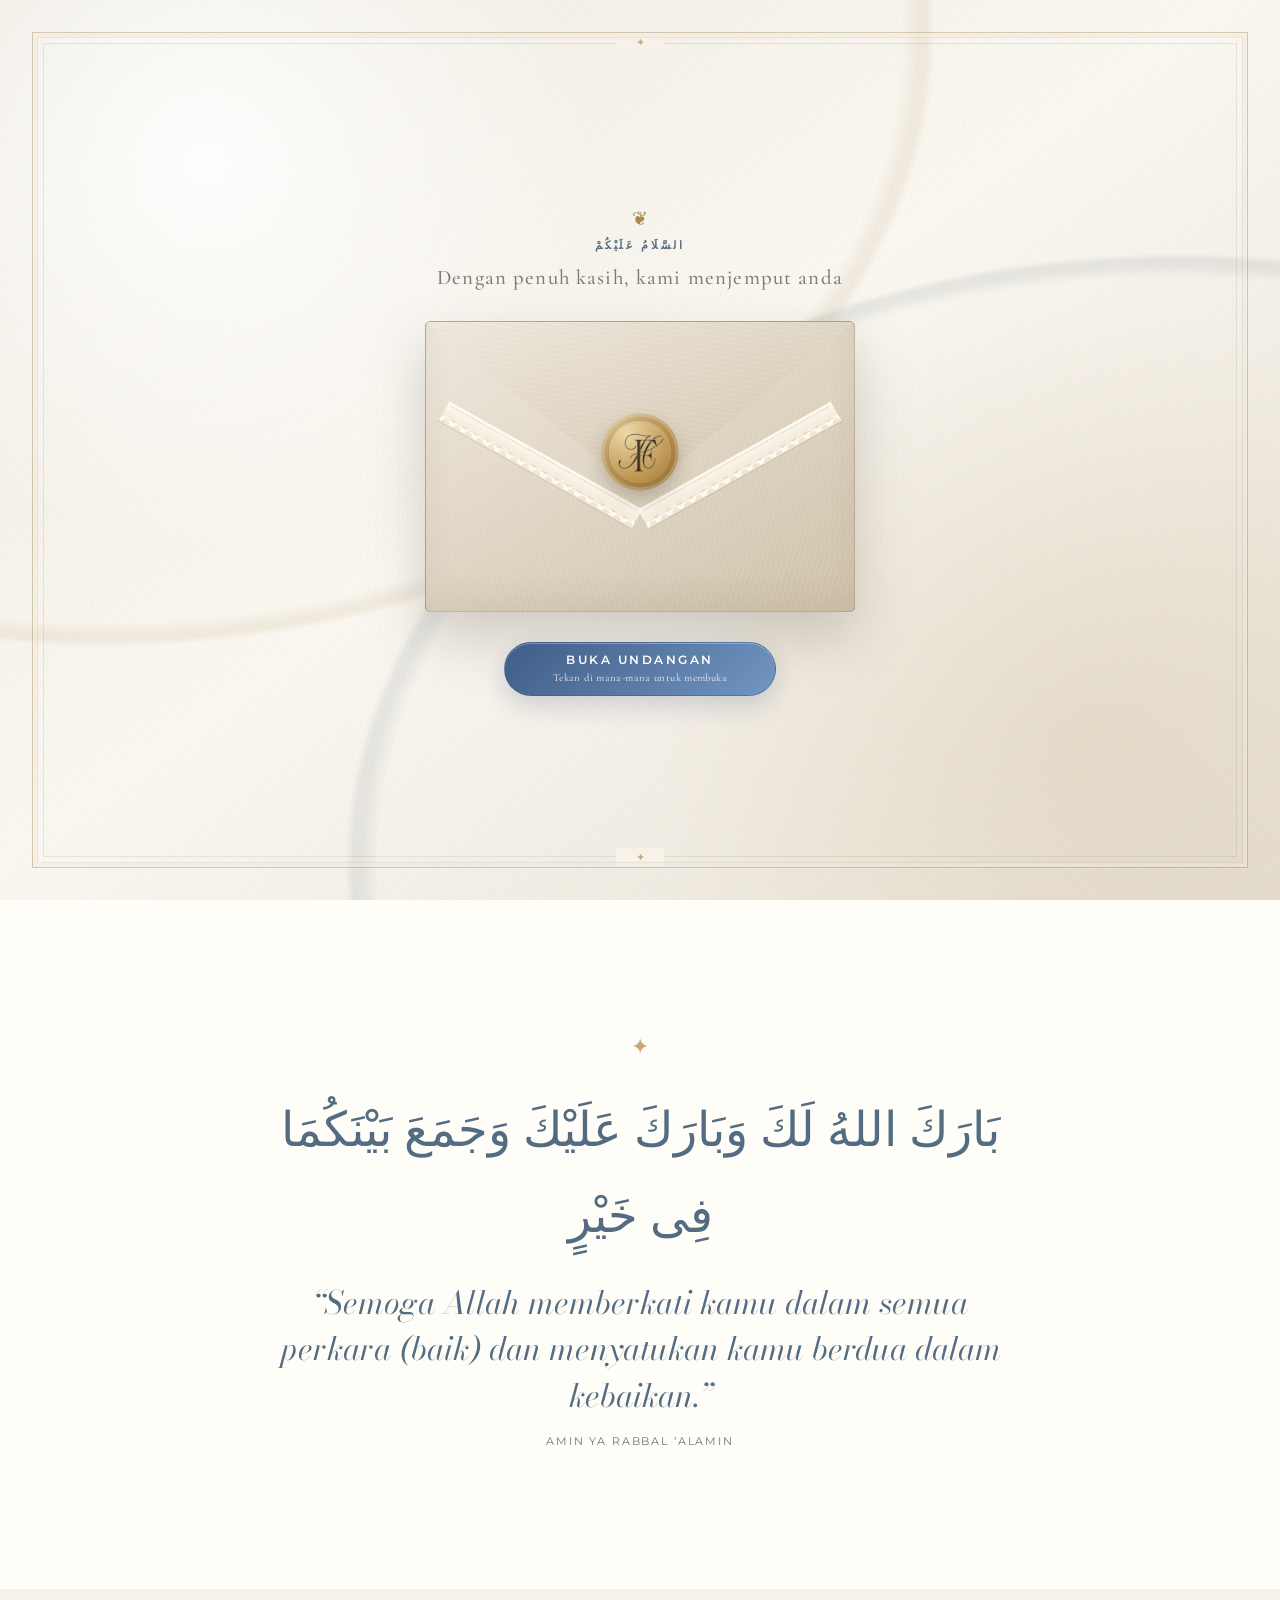
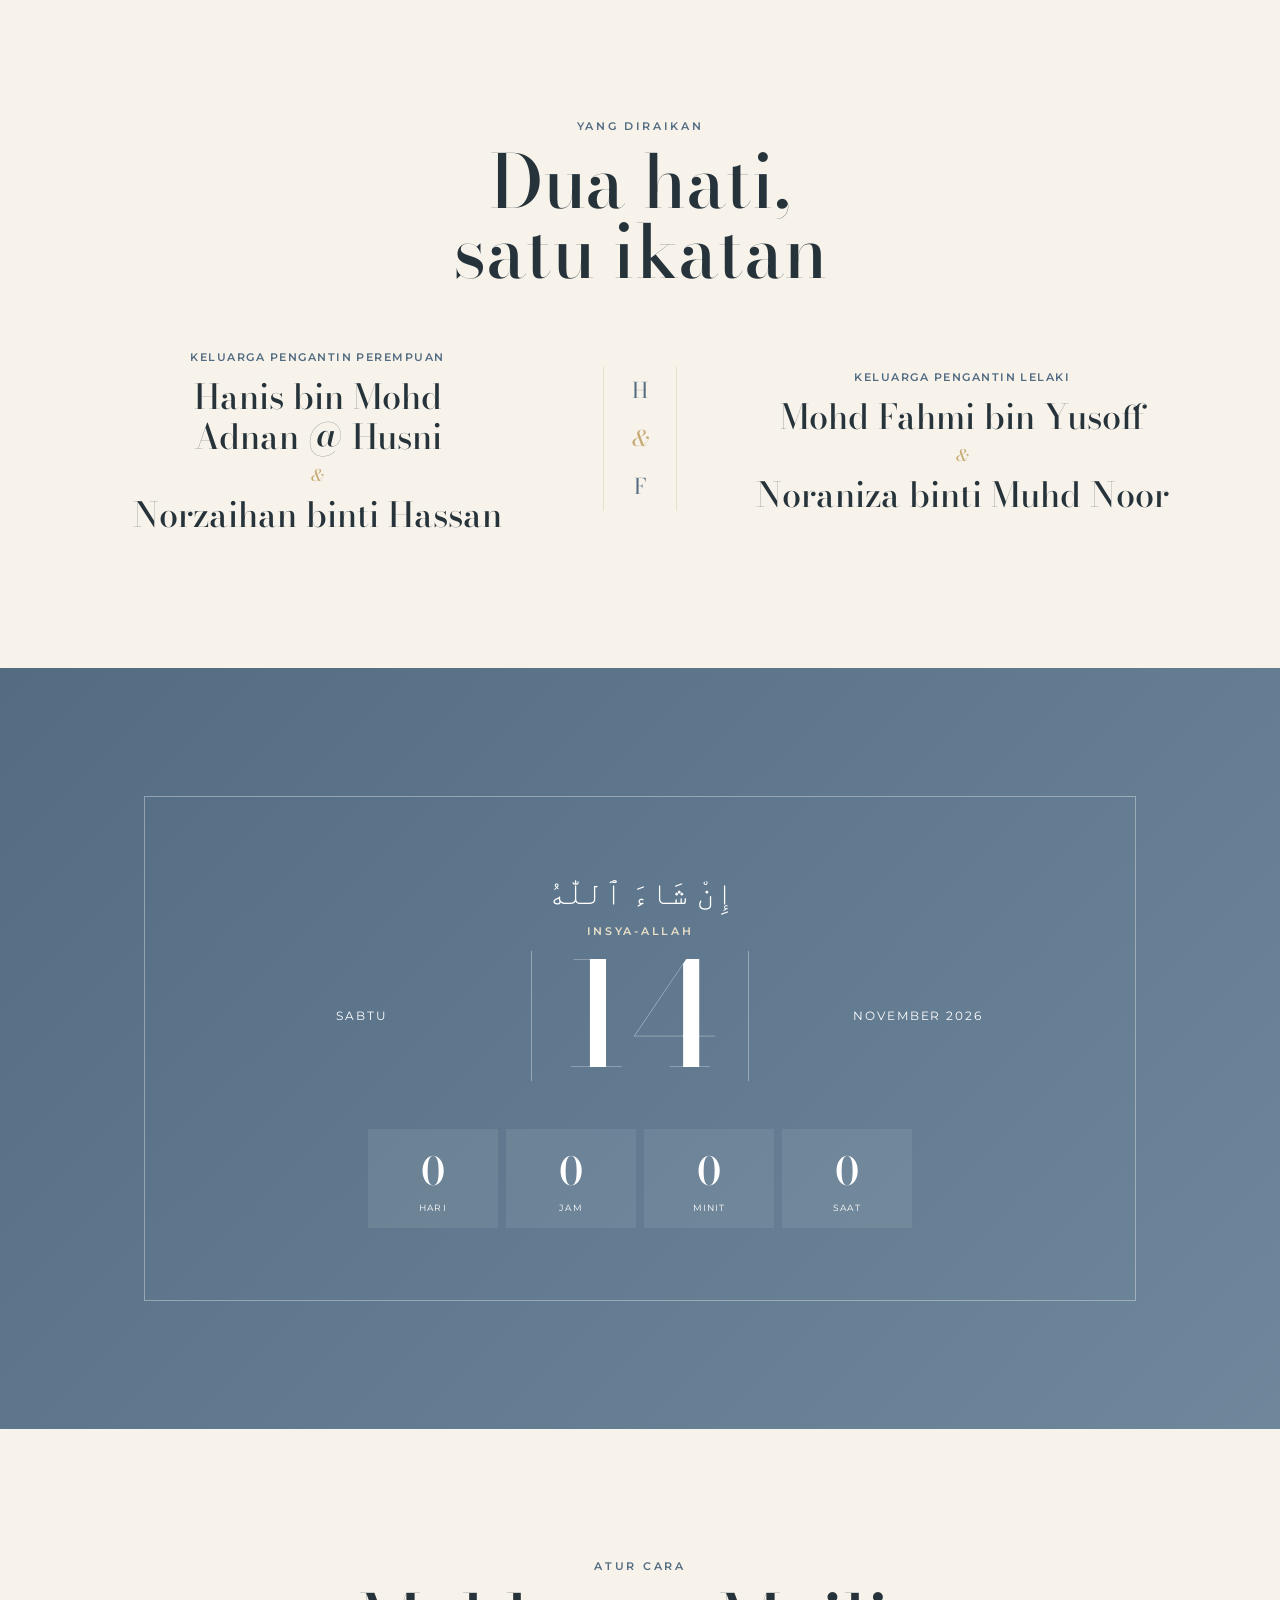
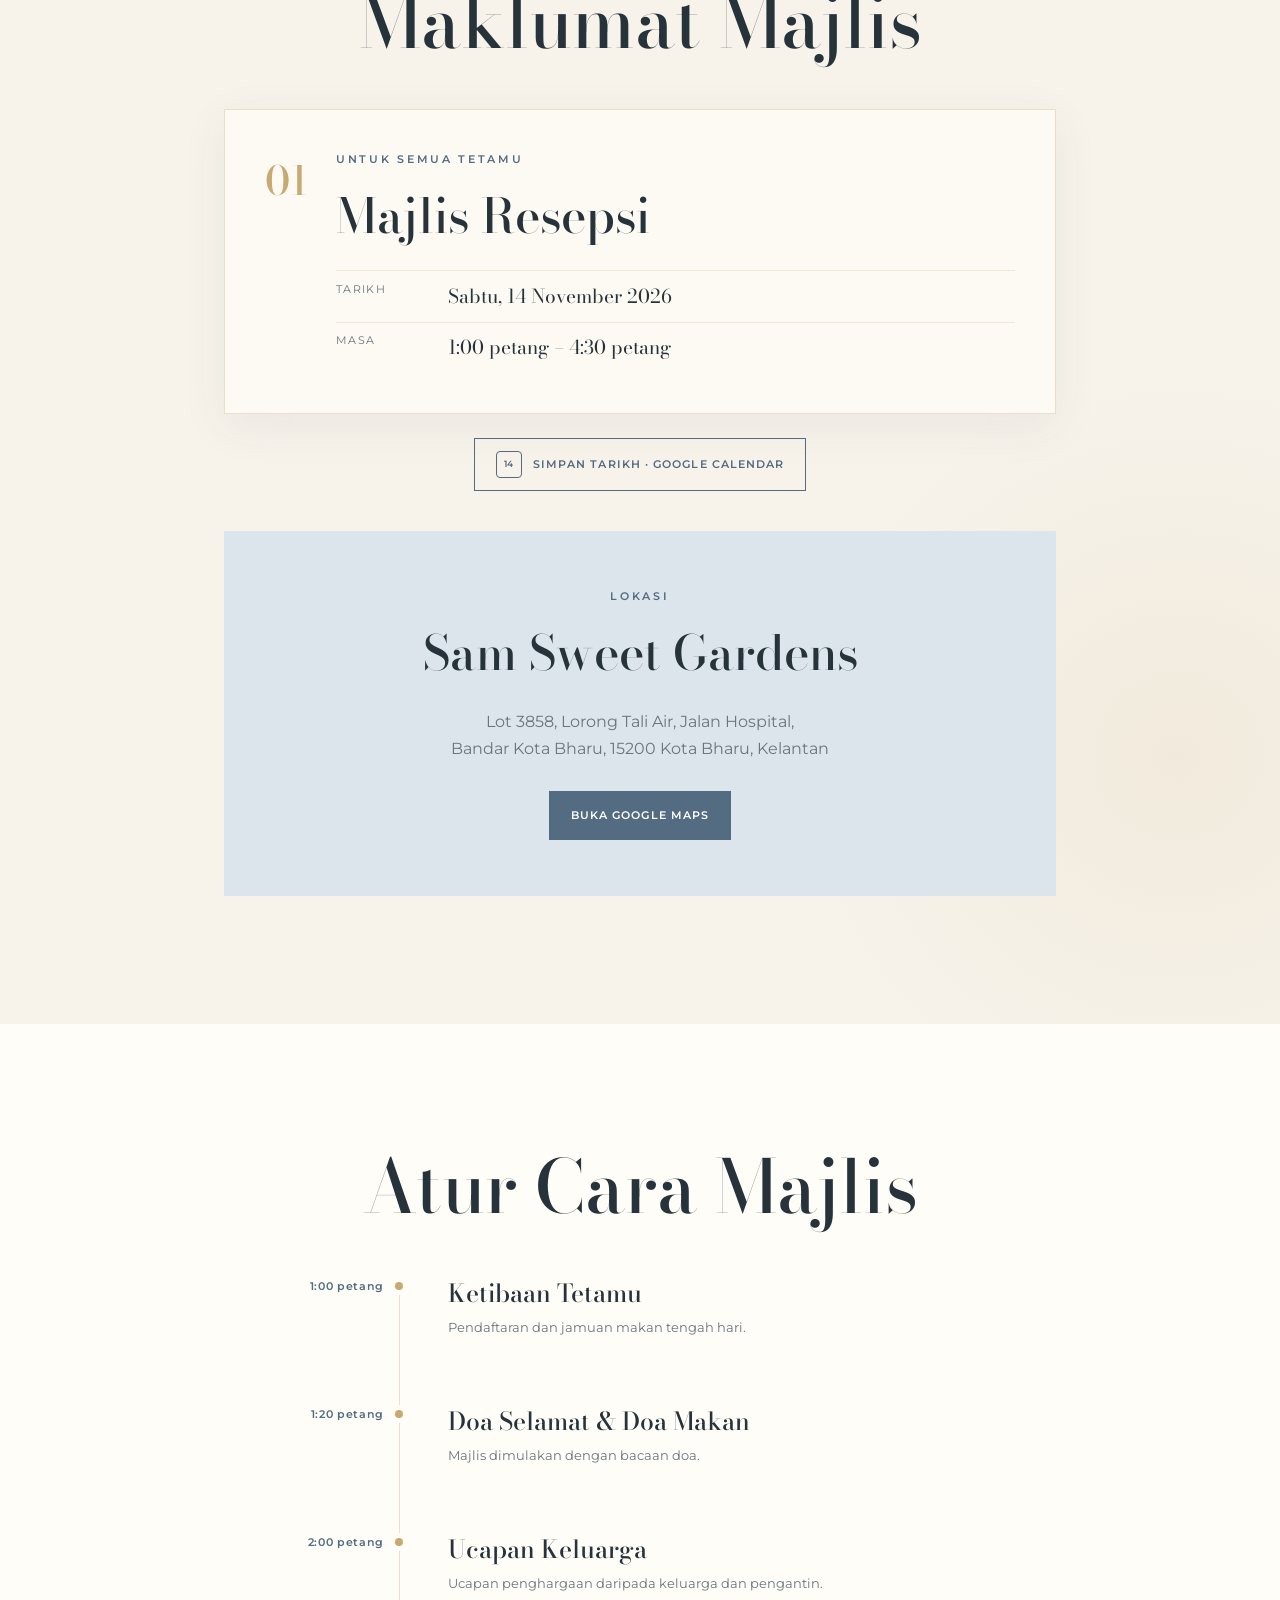
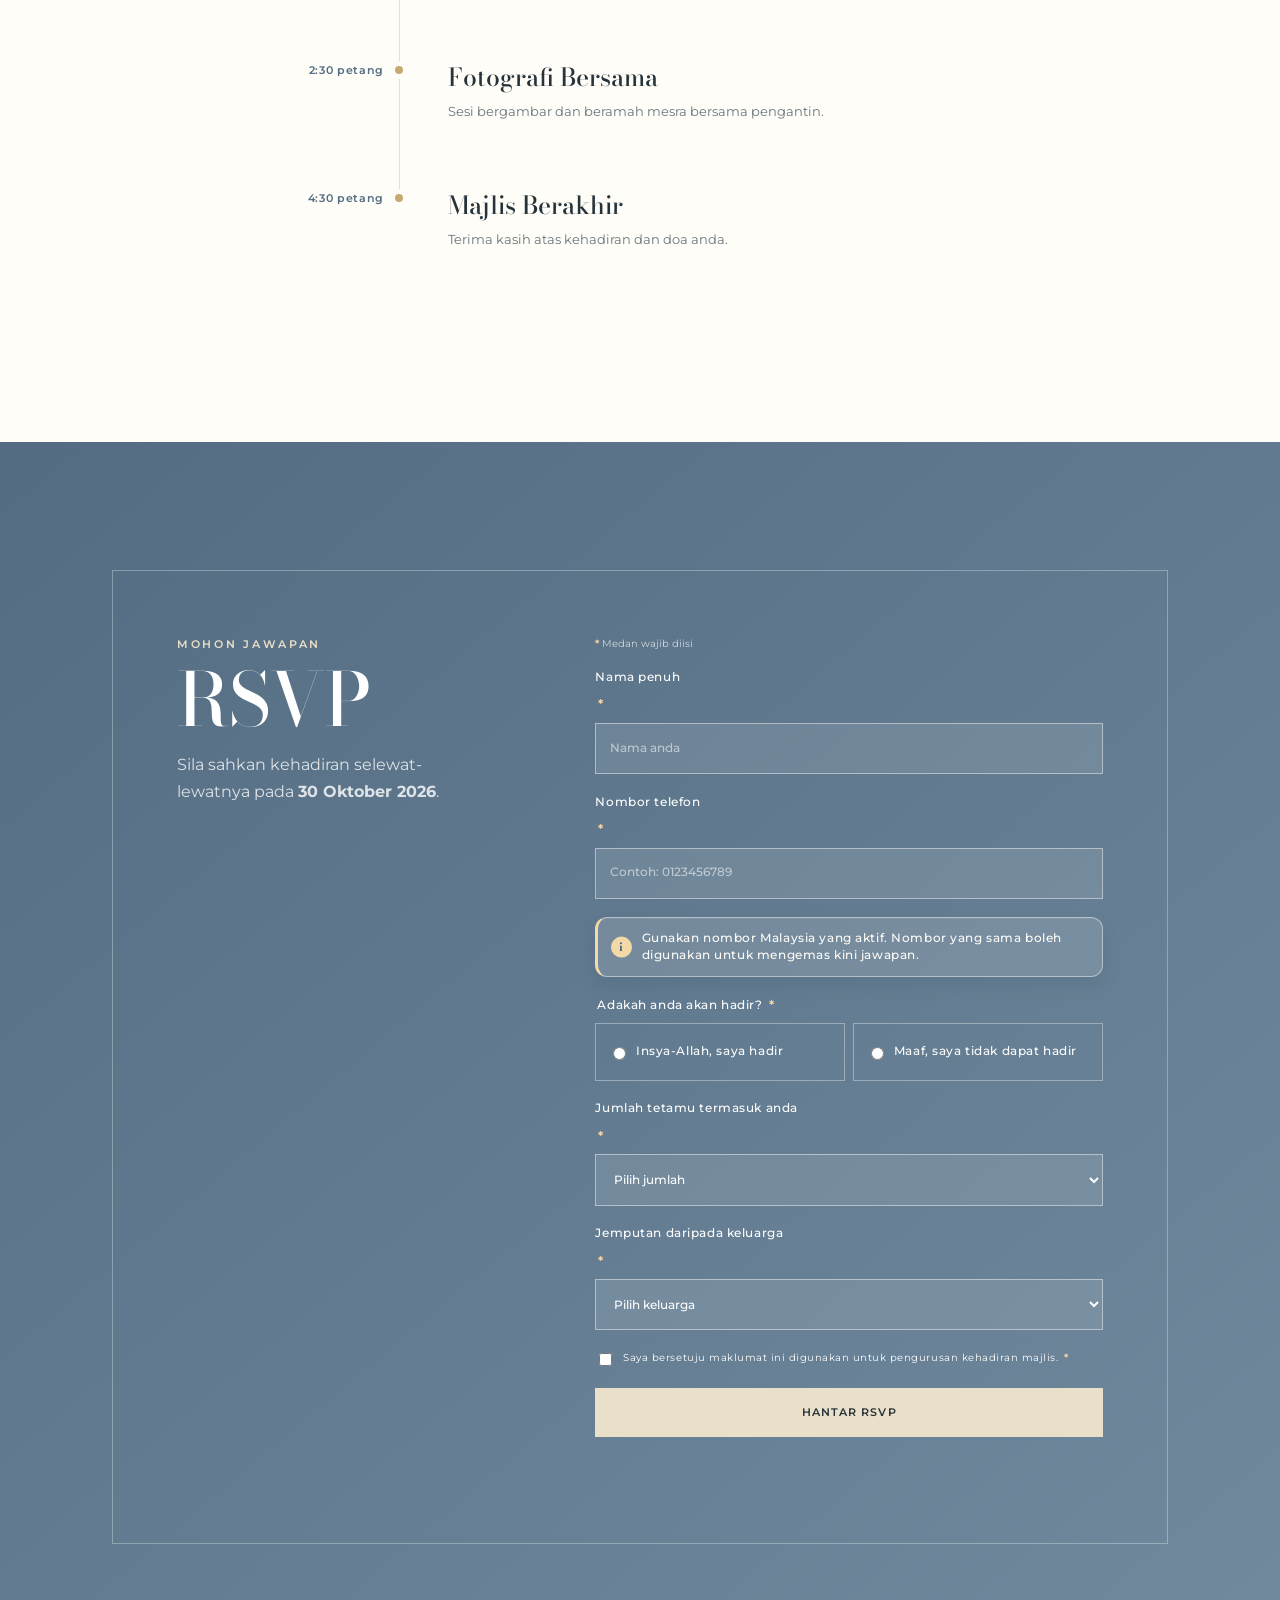
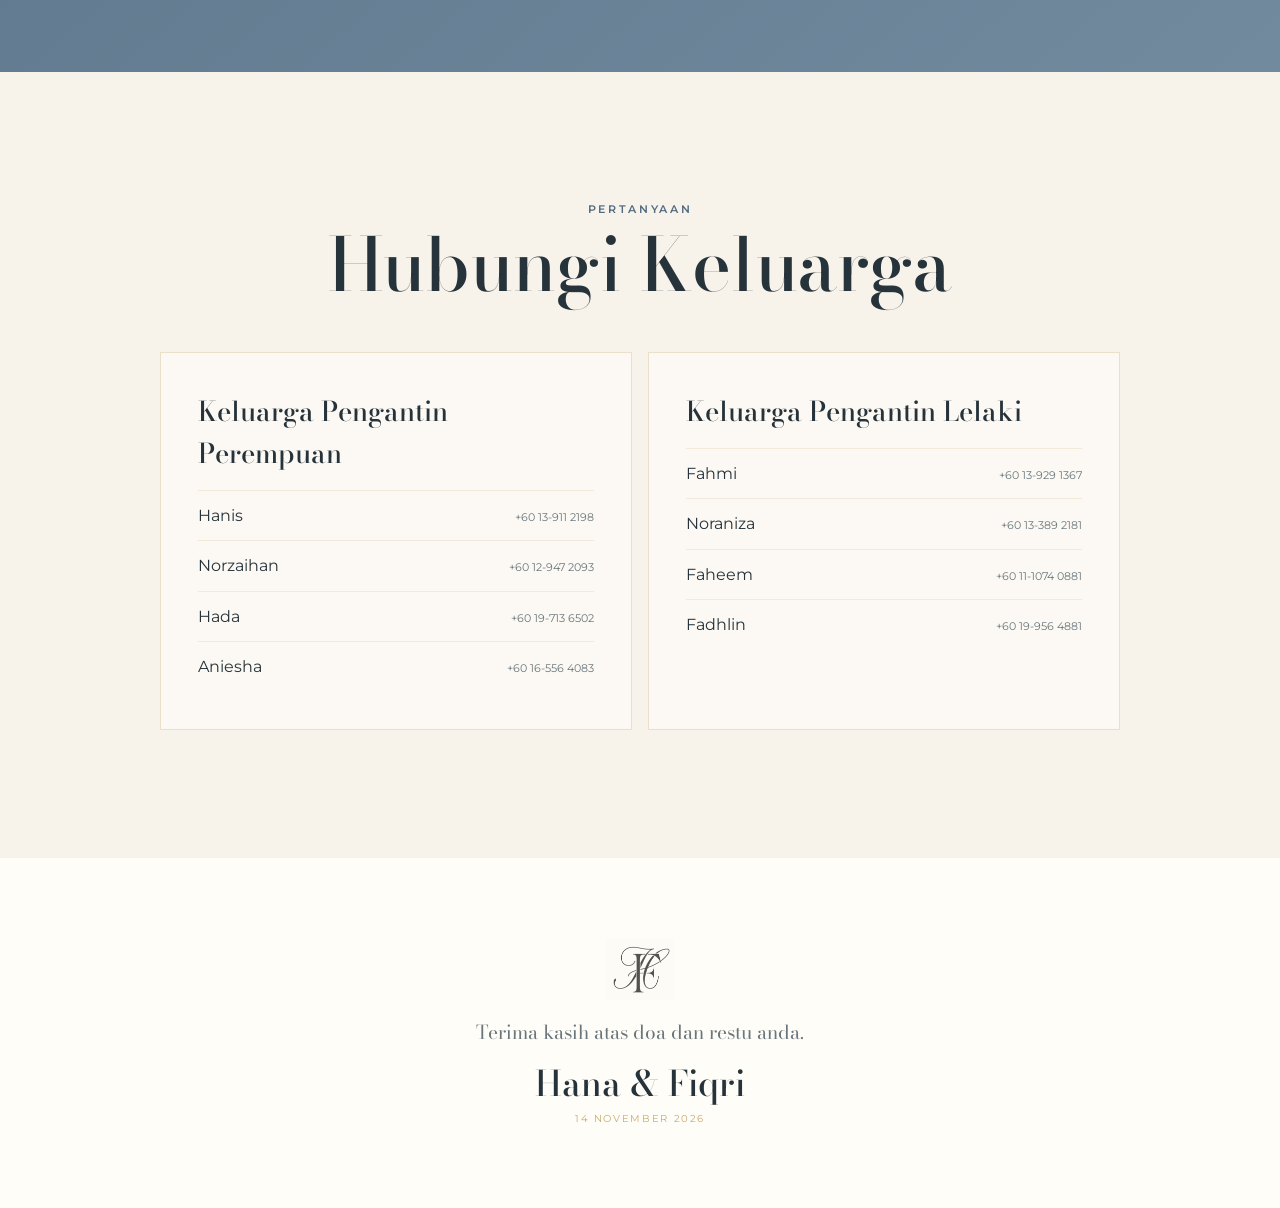
==== commit 52e4eda1: "Standardize invitations and improve RSVP guidance" ====
--- a/index.html
+++ b/index.html
@@ -17,7 +17,7 @@
     <link rel="preconnect" href="https://fonts.gstatic.com" crossorigin />
     <link href="https://fonts.googleapis.com/css2?family=Bodoni+Moda:opsz,ital,wght@6..96,400;6..96,500;6..96,600;6..96,700;6..96,400&family=Cormorant+Garamond:ital,wght@0,500;0,600;1,500&family=Montserrat:wght@300;400;500;600&family=Parisienne&display=swap" rel="stylesheet" />
     <style>html.theme-pending body { visibility: hidden; }</style>
-    <link rel="stylesheet" href="styles.css?v=20260905-25" />
+    <link rel="stylesheet" href="styles.css?v=20260906-31" />
   </head>
   <body class="is-locked">
     <script>
@@ -60,8 +60,12 @@
           <span class="lace-trim lace-left"></span>
           <span class="lace-trim lace-right"></span>
           <span class="envelope-flap"></span>
-          <span class="wax-seal"><img src="hf-monogram.png" alt="" /></span>
-        </span>
+          <span class="wax-seal"><img src="hf-monogram.png" alt="" /></span>
+        </span>
+        <span class="opening-cta" aria-hidden="true">
+          <strong>Buka undangan</strong>
+          <small>Tekan di mana-mana untuk membuka</small>
+        </span>
       </button>
     </div>
 
@@ -166,7 +170,7 @@
           </div>
         </article>
 
-        <article class="event-card reveal">
+        <article class="event-card reveal">
           <div class="event-number" id="receptionNumber">01</div>
           <div>
             <p class="eyebrow">Untuk semua tetamu</p>
@@ -176,9 +180,13 @@
               <div><dt>Masa</dt><dd>1:00 petang – 4:30 petang</dd></div>
             </dl>
           </div>
-        </article>
-
-        <div class="venue-card reveal" id="lokasi">
+        </article>
+
+        <div class="event-actions reveal">
+          <a class="button secondary calendar-button" id="calendarButton" href="#" target="_blank" rel="noopener">Simpan Tarikh · Google Calendar</a>
+        </div>
+
+        <div class="venue-card reveal" id="lokasi">
           <p class="eyebrow">Lokasi</p>
           <h3>Sam Sweet Gardens</h3>
           <address>Lot 3858, Lorong Tali Air, Jalan Hospital,<br />Bandar Kota Bharu, 15200 Kota Bharu, Kelantan</address>
@@ -213,7 +221,7 @@
           <div class="section-heading light">
             <p class="eyebrow">Mohon Jawapan</p>
             <h2>RSVP</h2>
-            <p>Sila sahkan kehadiran selewat-lewatnya pada <strong>30 Oktober 2026</strong>. Satu jemputan adalah untuk maksimum empat orang termasuk anda.</p>
+            <p>Sila sahkan kehadiran selewat-lewatnya pada <strong>30 Oktober 2026</strong>.</p>
           </div>
           <form id="rsvpForm" novalidate>
             <input type="hidden" name="invitationType" id="invitationType" />
@@ -228,7 +236,7 @@
 
             <label>Nombor telefon <span class="required-mark" aria-hidden="true">*</span>
               <input type="tel" name="phone" autocomplete="tel" inputmode="tel" maxlength="20" required placeholder="Contoh: 0123456789" aria-describedby="phoneHelp" />
-              <small id="phoneHelp">Gunakan nombor Malaysia yang aktif. Nombor yang sama boleh digunakan untuk mengemas kini jawapan.</small>
+              <small id="phoneHelp" role="note">Gunakan nombor Malaysia yang aktif. Nombor yang sama boleh digunakan untuk mengemas kini jawapan.</small>
             </label>
 
             <fieldset>
@@ -238,13 +246,9 @@
             </fieldset>
 
             <label id="guestCountLabel">Jumlah tetamu termasuk anda <span class="required-mark" aria-hidden="true">*</span>
-              <select name="guestCount" id="guestCount" required>
-                <option value="">Pilih jumlah</option>
-                <option value="1">1 orang</option>
-                <option value="2">2 orang</option>
-                <option value="3">3 orang</option>
-                <option value="4">4 orang</option>
-              </select>
+              <select name="guestCount" id="guestCount" required>
+                <option value="">Pilih jumlah</option>
+              </select>
             </label>
 
             <label id="sidePickerLabel" hidden>Jemputan daripada keluarga <span class="required-mark" aria-hidden="true">*</span>
@@ -289,7 +293,7 @@
           <div class="contact-family groom-contacts">
             <h3>Keluarga Pengantin Lelaki</h3>
             <a href="https://wa.me/60139291367" target="_blank" rel="noopener"><span>Fahmi</span><small>+60 13-929 1367</small></a>
-            <a href="https://wa.me/60133892181" target="_blank" rel="noopener"><span>Norazani</span><small>+60 13-389 2181</small></a>
+            <a href="https://wa.me/60133892181" target="_blank" rel="noopener"><span>Noraniza</span><small>+60 13-389 2181</small></a>
             <a href="https://wa.me/601110740881" target="_blank" rel="noopener"><span>Faheem</span><small>+60 11-1074 0881</small></a>
             <a href="https://wa.me/60199564881" target="_blank" rel="noopener"><span>Fadhlin</span><small>+60 19-956 4881</small></a>
           </div>
@@ -304,7 +308,7 @@
       <span>14 November 2026</span>
     </footer>
 
-    <script src="config.js?v=20260905-25"></script>
-    <script src="app.js?v=20260905-25"></script>
+    <script src="config.js?v=20260906-31"></script>
+    <script src="app.js?v=20260906-31"></script>
   </body>
 </html>
--- a/styles.css
+++ b/styles.css
@@ -76,6 +76,7 @@
     repeating-linear-gradient(104deg, rgba(92,76,55,.018) 0 1px, transparent 1px 5px),
     linear-gradient(145deg, #eeeae1 0%, #faf7f0 48%, #e8e1d5 100%);
   color: var(--opening-ink);
+  cursor: pointer;
   isolation: isolate;
   transition: opacity .85s ease 1.05s, visibility .85s ease 1.05s;
 }
@@ -325,6 +326,45 @@
 .open-label i:last-child { transform: rotate(180deg); }
 
 .opening-hint { max-width: 28rem; margin: clamp(.8rem, 2vh, 1.2rem) 0 0; color: color-mix(in srgb, var(--opening-ink) 68%, white); font: 500 .76rem/1.45 var(--literary); letter-spacing: .035em; transition: opacity .3s ease; }
+
+.opening-cta {
+  position: relative;
+  z-index: 5;
+  display: grid;
+  justify-items: center;
+  min-width: min(76vw, 17rem);
+  margin-top: .18rem;
+  padding: .72rem 1.4rem .65rem;
+  border: 1px solid color-mix(in srgb, var(--paint-deep, #3f5d86) 45%, transparent);
+  border-radius: 999px;
+  color: #fffdf8;
+  background: linear-gradient(135deg, var(--paint-deep, #3f5d86), var(--paint-blue, #7295c2));
+  box-shadow: inset 0 1px 0 rgba(255,255,255,.3), 0 10px 24px color-mix(in srgb, var(--paint-deep, #3f5d86) 22%, transparent);
+  transition: opacity .3s ease, transform .4s ease, box-shadow .3s ease;
+}
+
+.opening-cta strong {
+  font: 600 .72rem/1.2 var(--sans);
+  letter-spacing: .22em;
+  text-transform: uppercase;
+}
+
+.opening-cta small {
+  margin-top: .2rem;
+  color: rgba(255,253,248,.8);
+  font: 500 .67rem/1.25 var(--literary);
+  letter-spacing: .035em;
+}
+
+.envelope-button:hover .opening-cta {
+  transform: translateY(-2px);
+  box-shadow: inset 0 1px 0 rgba(255,255,255,.34), 0 14px 30px color-mix(in srgb, var(--paint-deep, #3f5d86) 28%, transparent);
+}
+
+.opening-screen.is-opening .opening-cta {
+  opacity: 0;
+  transform: translateY(.5rem);
+}
 
 .opening-screen.is-opening .opening-copy { opacity: 0; transform: translateY(-1rem); }
 .opening-screen.is-opening .open-label { opacity: 0; transform: translateY(.5rem); }
@@ -479,6 +519,20 @@
 .venue-card { max-width: 52rem; margin: 2.5rem auto 0; padding: clamp(2rem, 6vw, 3.5rem); text-align: center; background: var(--dusty-blue-pale); }
 .venue-card address { color: var(--muted); font-style: normal; }
 .button-row { display: flex; flex-wrap: wrap; justify-content: center; gap: .75rem; margin-top: 1.8rem; }
+.event-actions { display: flex; justify-content: center; max-width: 52rem; margin: 1.15rem auto 0; }
+.calendar-button { gap: .65rem; text-align: center; }
+.calendar-button::before {
+  content: "14";
+  display: grid;
+  place-items: center;
+  width: 1.55rem;
+  height: 1.55rem;
+  flex: 0 0 auto;
+  border: 1px solid currentColor;
+  border-radius: .25rem;
+  font: 600 .56rem/1 var(--sans);
+  letter-spacing: 0;
+}
 .button { display: inline-flex; justify-content: center; align-items: center; min-height: 3.1rem; padding: .75rem 1.3rem; border: 1px solid var(--dusty-blue-deep); border-radius: 0; font-size: .68rem; font-weight: 600; letter-spacing: .1em; text-decoration: none; text-transform: uppercase; transition: transform .2s ease, background .2s ease, color .2s ease; cursor: pointer; }
 .button:hover { transform: translateY(-2px); }
 .button.primary { background: var(--dusty-blue-deep); color: white; }
@@ -510,6 +564,36 @@
 input::placeholder { color: rgba(255,255,255,.56); }
 input:focus, select:focus { border-color: var(--champagne-pale); box-shadow: 0 0 0 3px rgba(234,223,201,.13); }
 form small { color: rgba(255,255,255,.66); font-size: .61rem; font-weight: 400; }
+#phoneHelp {
+  position: relative;
+  display: block;
+  margin-top: .65rem;
+  padding: .72rem .85rem .72rem 2.7rem;
+  border: 1px solid rgba(255,255,255,.45);
+  border-left: 3px solid #f3d9a5;
+  border-radius: .75rem;
+  color: #fffdf7;
+  background: rgba(255,255,255,.13);
+  box-shadow: inset 0 1px 0 rgba(255,255,255,.08), 0 8px 20px rgba(16,28,45,.08);
+  font-size: clamp(.66rem, 1.75vw, .73rem);
+  font-weight: 500;
+  line-height: 1.5;
+}
+#phoneHelp::before {
+  content: "i";
+  position: absolute;
+  top: 50%;
+  left: .8rem;
+  display: grid;
+  place-items: center;
+  width: 1.3rem;
+  height: 1.3rem;
+  border-radius: 50%;
+  color: var(--paint-deep, #3f5d86);
+  background: #f3d9a5;
+  font: 700 .72rem/1 var(--serif);
+  transform: translateY(-50%);
+}
 .radio-card { position: relative; display: flex; align-items: center; min-height: 3.6rem; padding: .65rem .75rem; border: 1px solid rgba(255,255,255,.36); cursor: pointer; }
 .radio-card:has(input:checked) { border-color: var(--champagne-pale); background: rgba(255,255,255,.12); }
 .radio-card input { margin-right: .6rem; accent-color: var(--champagne); }
@@ -635,6 +719,7 @@
   .date-display strong { padding: .25rem 0; border: 0; }
   .event-card { grid-template-columns: 1fr; gap: .5rem; }
   .event-card dl div { grid-template-columns: 1fr; gap: .15rem; }
+  .calendar-button { width: min(100%, 22rem); }
   .timeline-item { grid-template-columns: 5.5rem 1fr; gap: 1rem; }
   .timeline-item::before { left: 6.18rem; }
   .timeline-item::after { left: 5.93rem; }
@@ -2181,6 +2266,12 @@
   body[data-invite="reception"][data-side="bride"] .invitation-card { inset: 21% 18% 9%; padding: .7rem .55rem; }
   body[data-invite="reception"][data-side="bride"] .invitation-card img { width: 4.5rem; }
   body[data-invite="reception"][data-side="bride"] .opening-hint { max-width: 17rem; font-size: .64rem; }
+  .opening-cta {
+    min-width: min(74vw, 15.5rem);
+    padding: .64rem 1.1rem .58rem;
+  }
+  .opening-cta strong { font-size: .67rem; }
+  .opening-cta small { font-size: .62rem; }
   body[data-invite="reception"][data-side="bride"] .hero { padding: 4.5rem .65rem 3rem; }
   body[data-invite="reception"][data-side="bride"] .hero::before { inset: .7rem; border-radius: .4rem; }
   body[data-invite="reception"][data-side="bride"] .hero-content { min-height: 92svh; margin: .3rem; padding: 6.4rem 1.5rem 5rem; border-radius: 3.4rem 3.4rem .6rem .6rem; }
@@ -2778,4 +2869,3 @@
   filter: sepia(.82) saturate(.72) hue-rotate(349deg) brightness(1.03);
   pointer-events: none;
 }
-
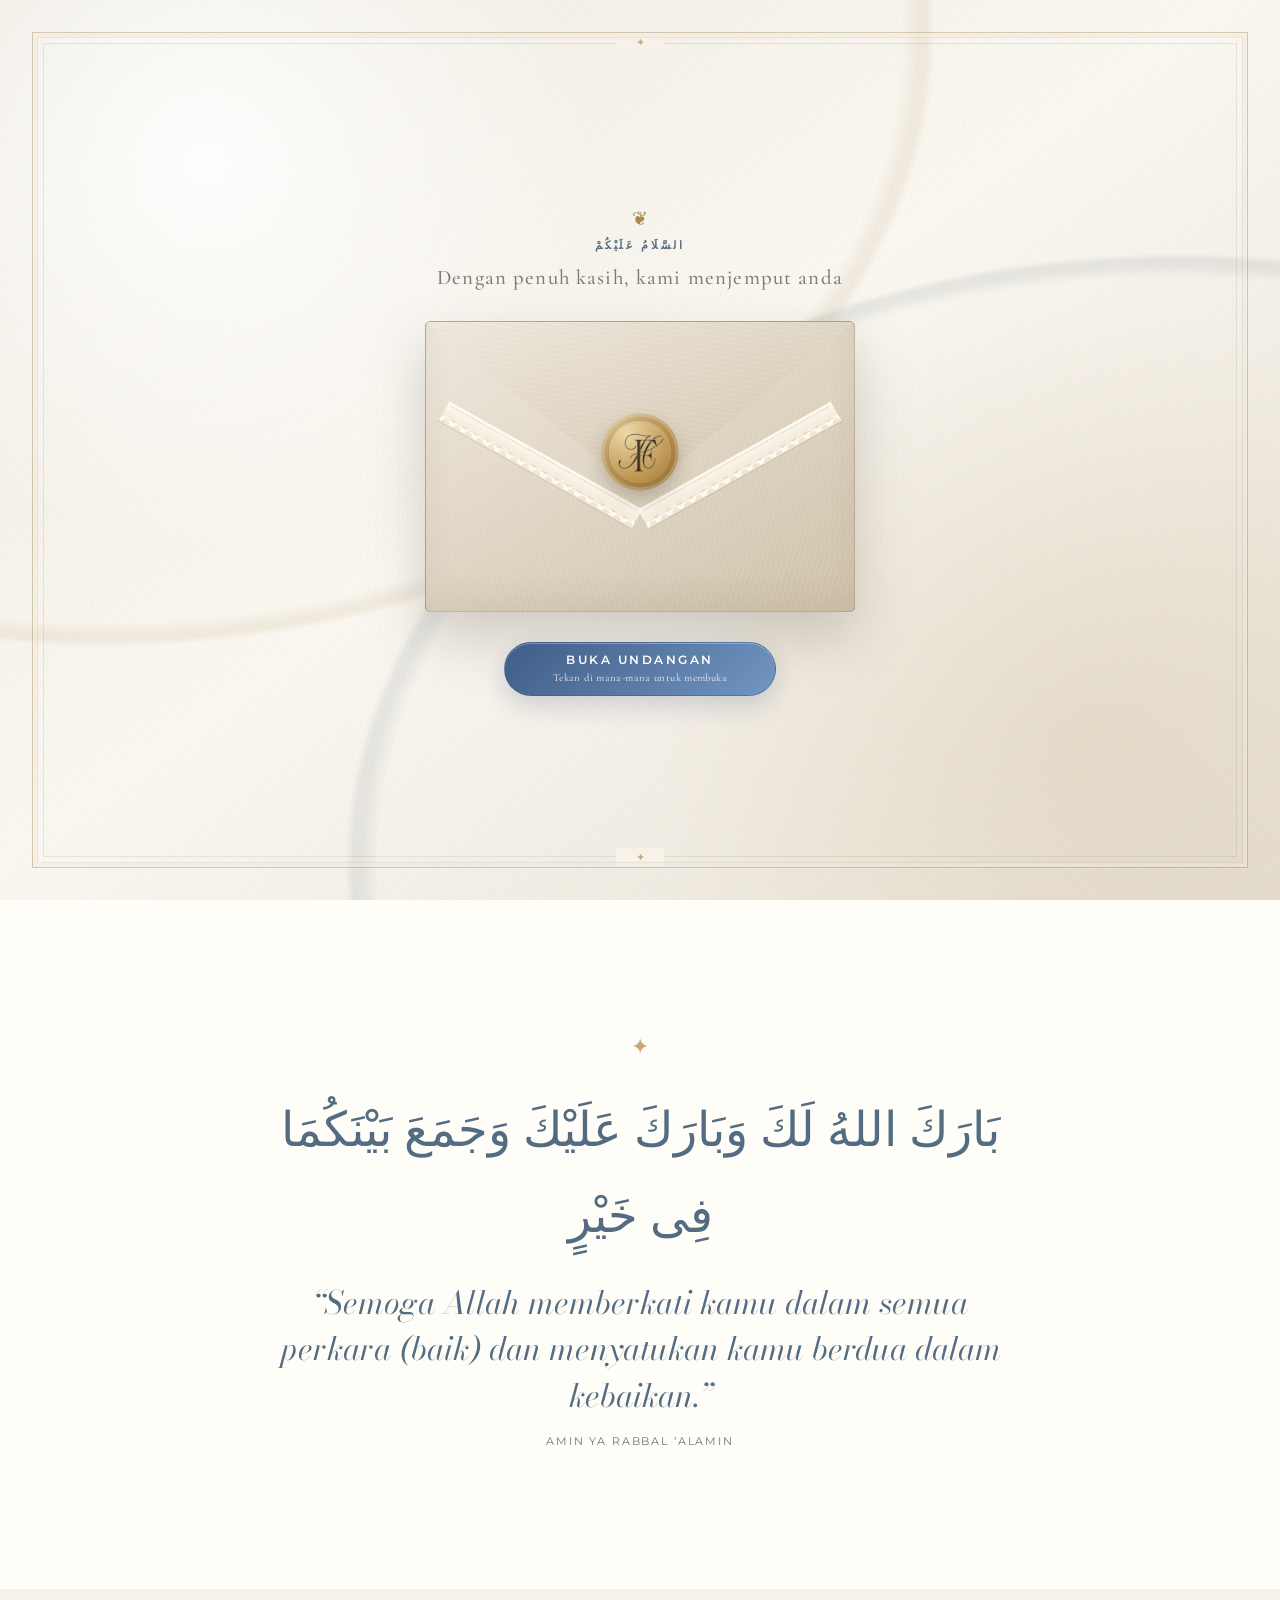
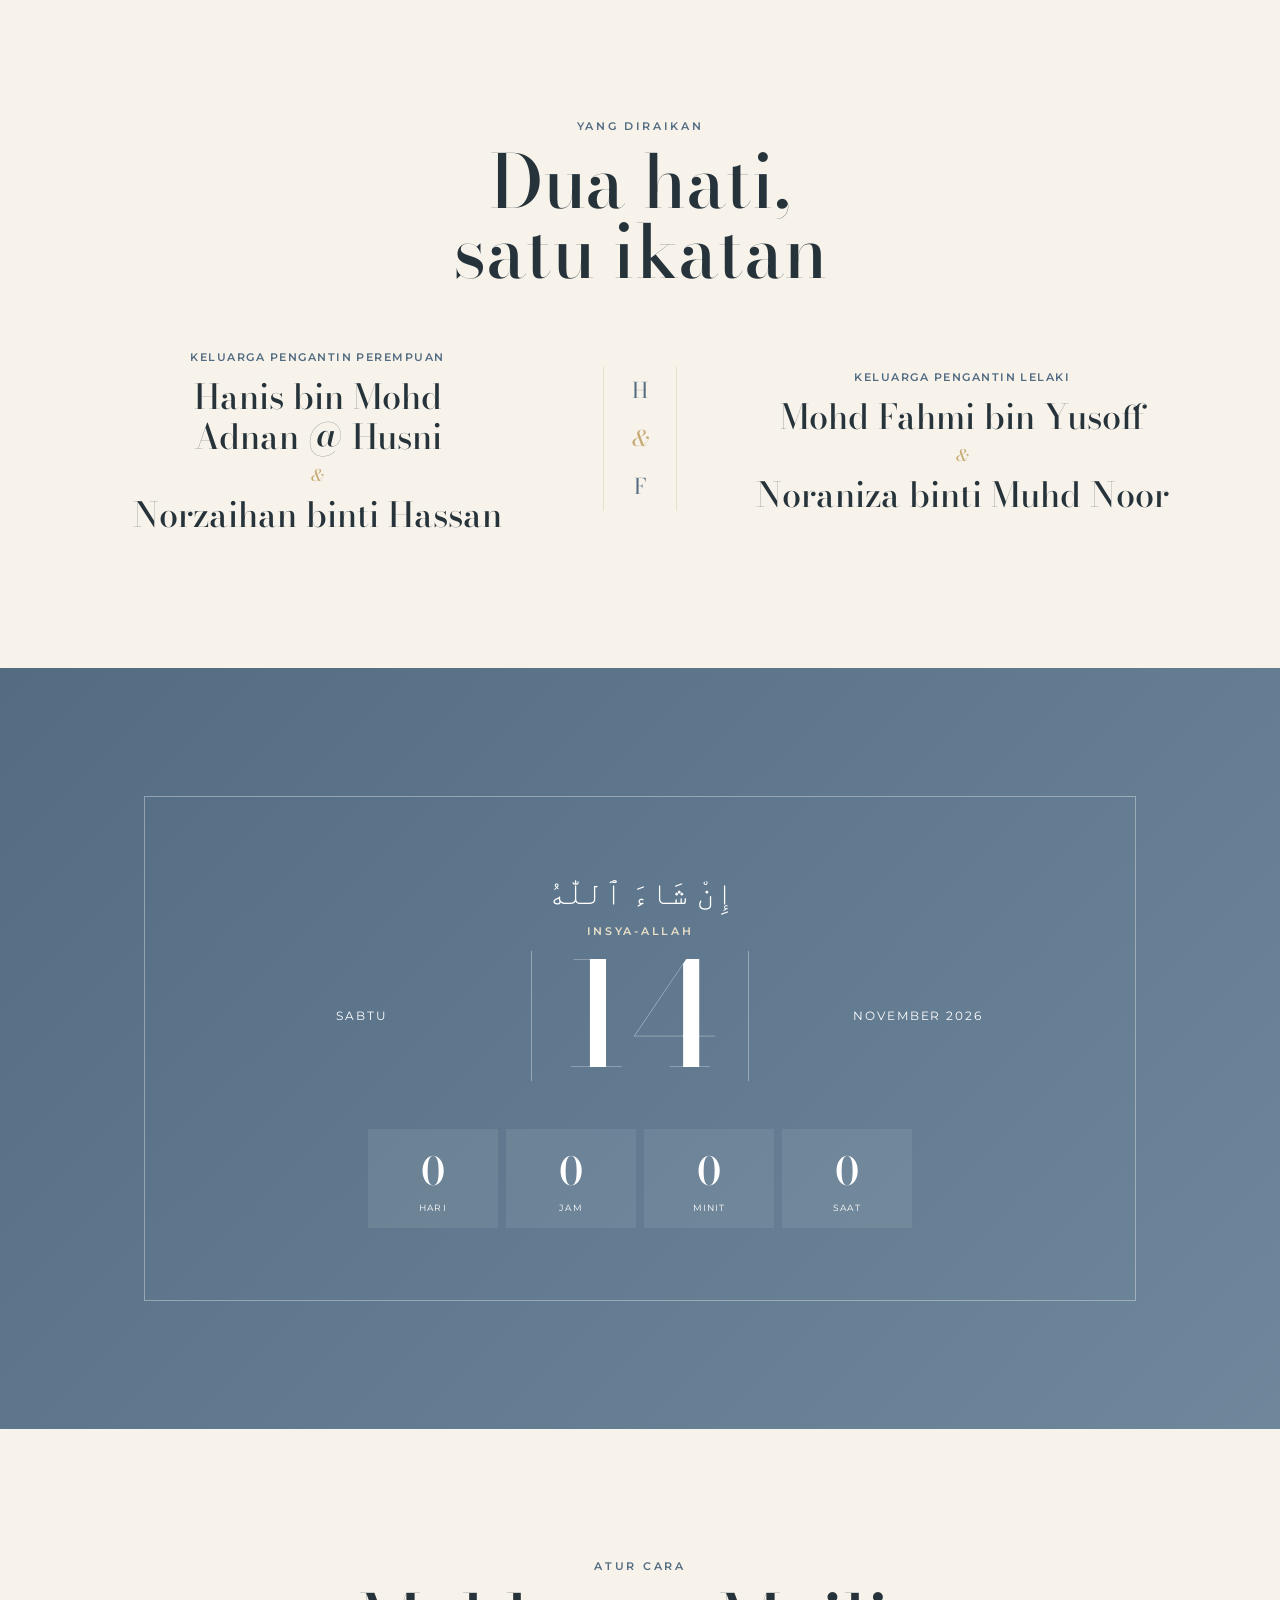
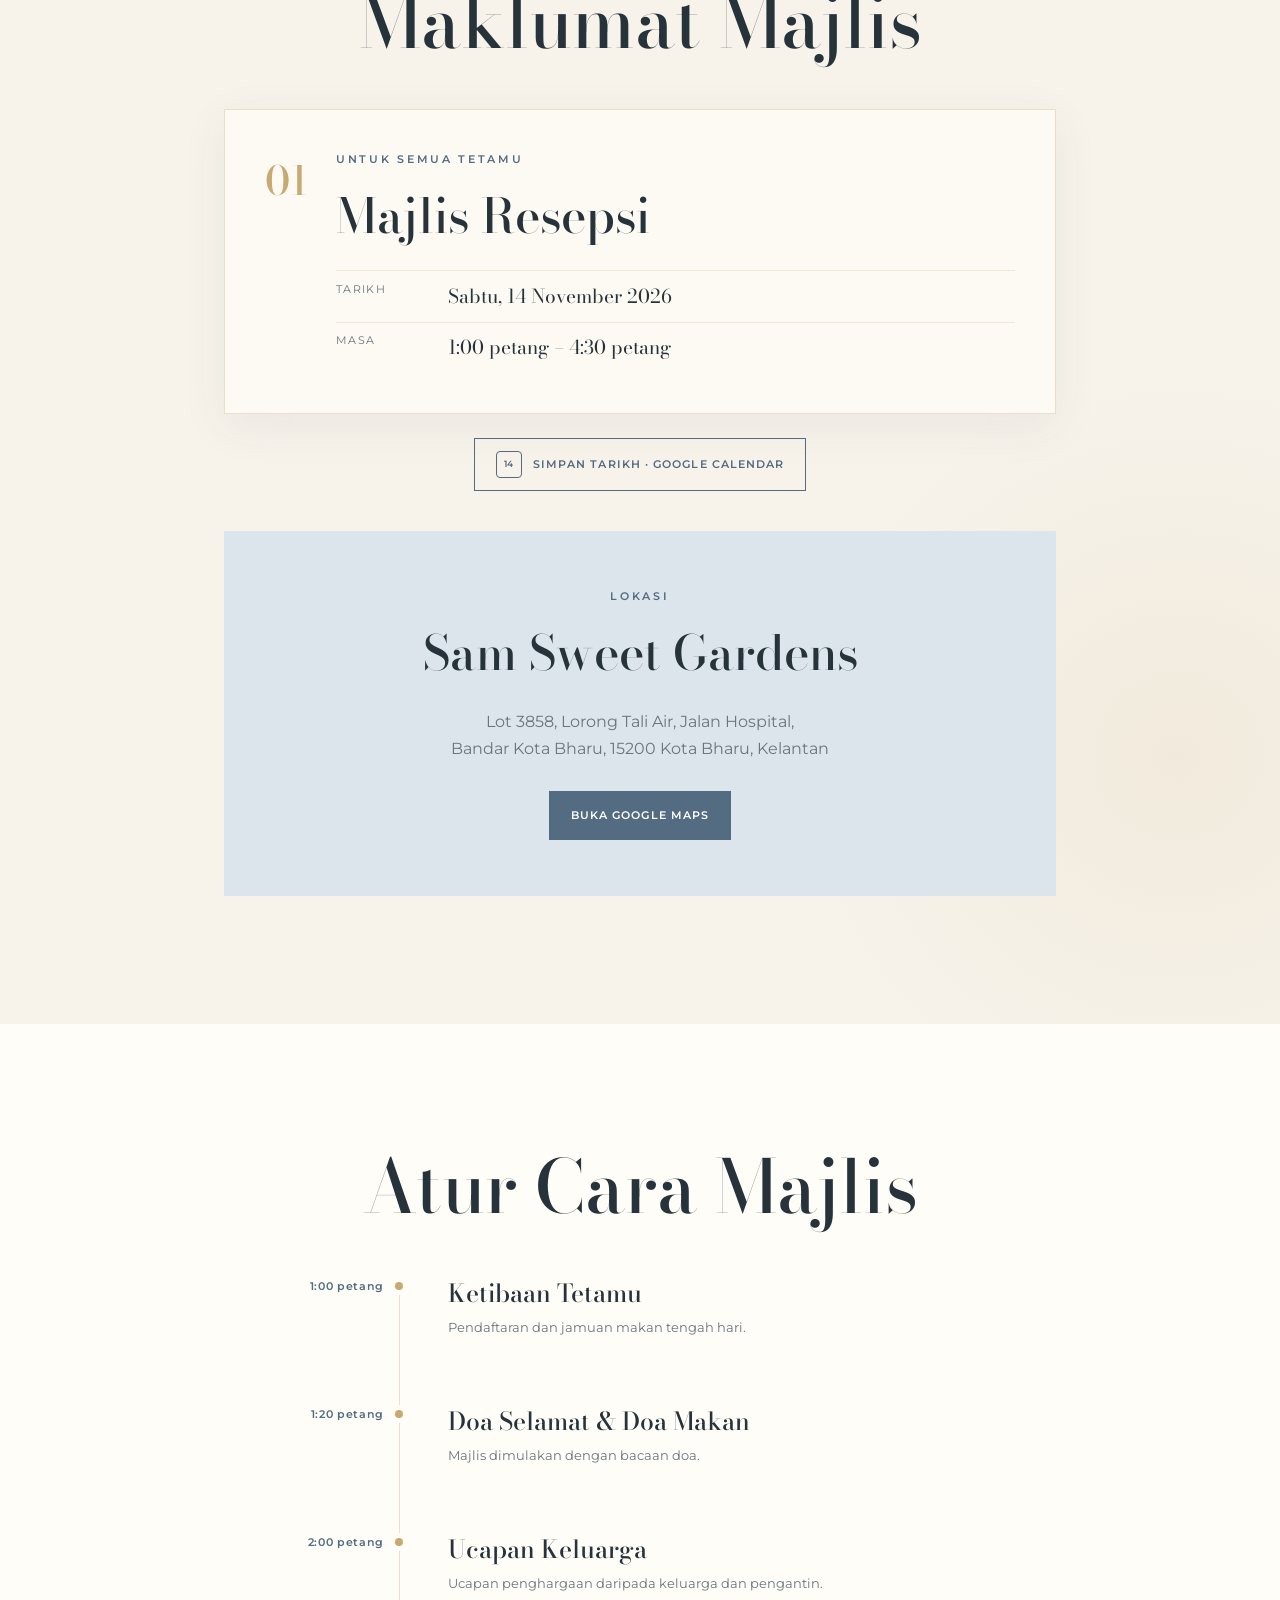
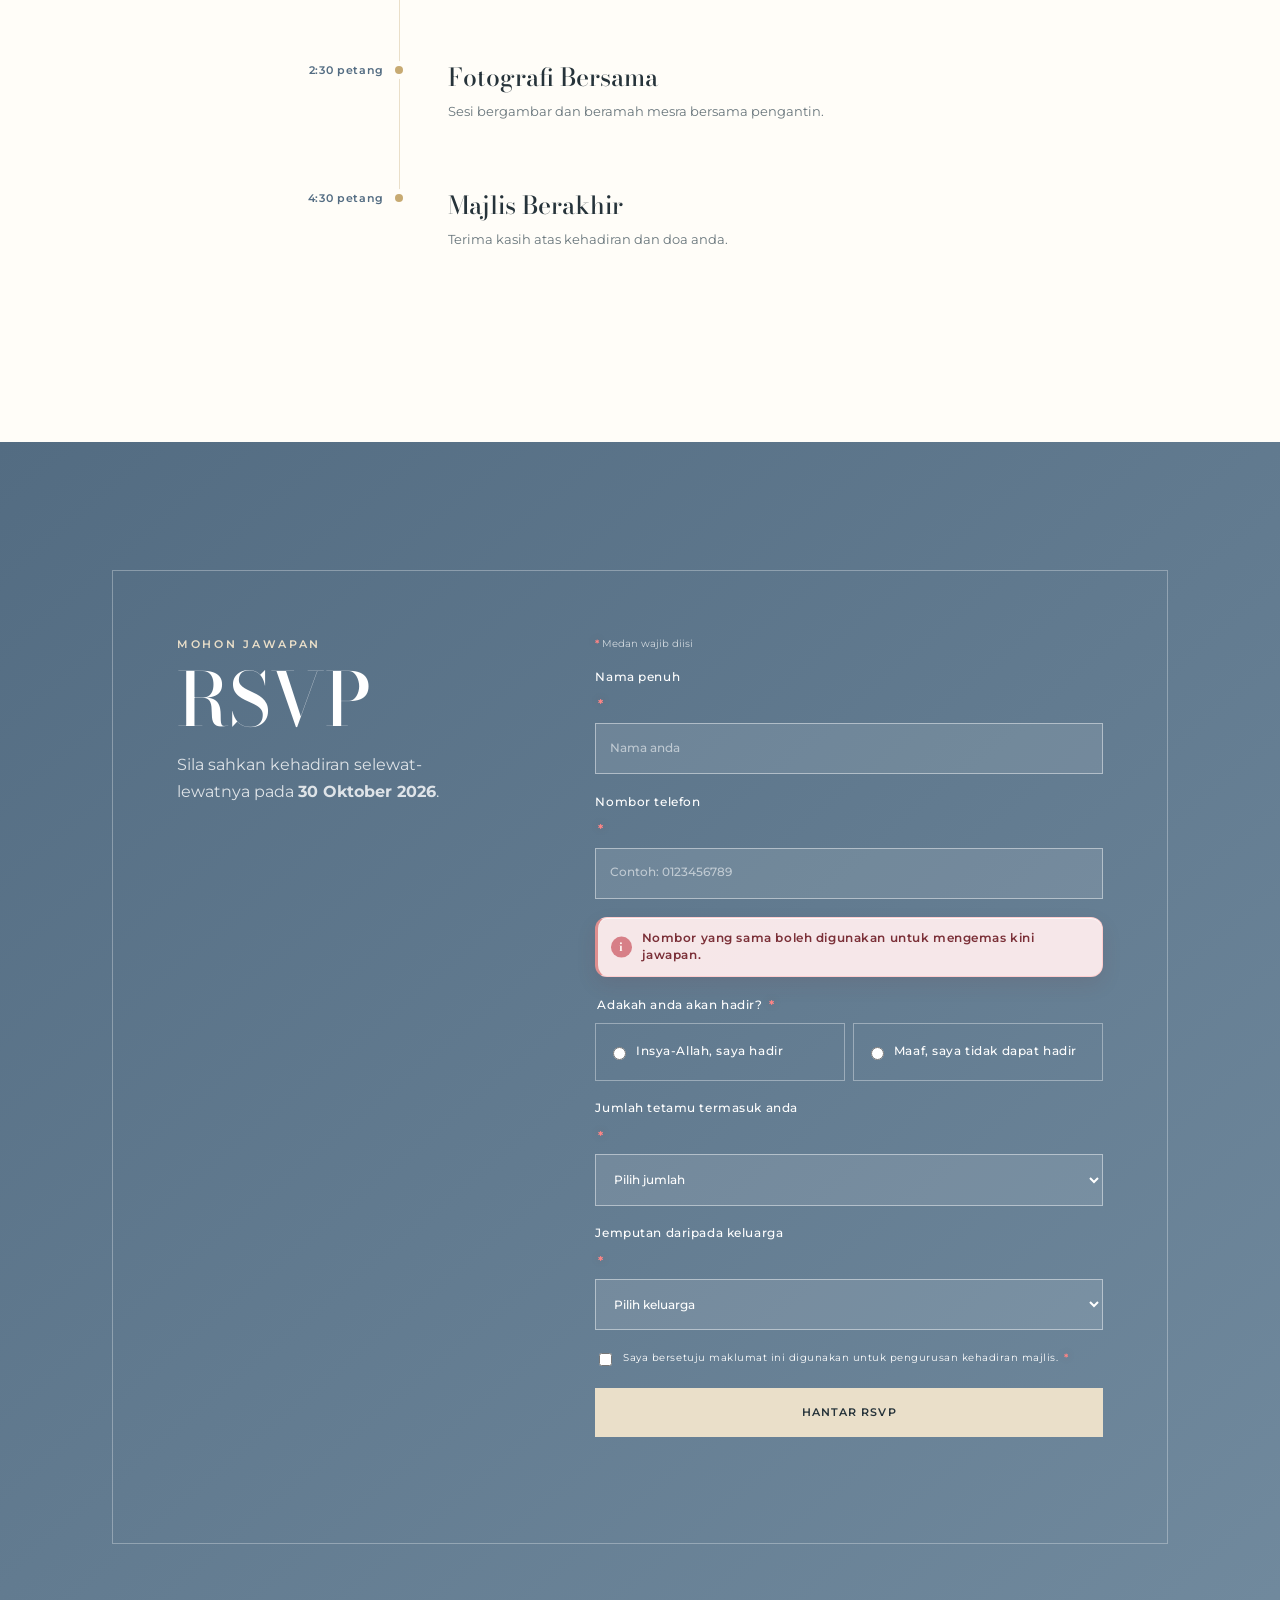
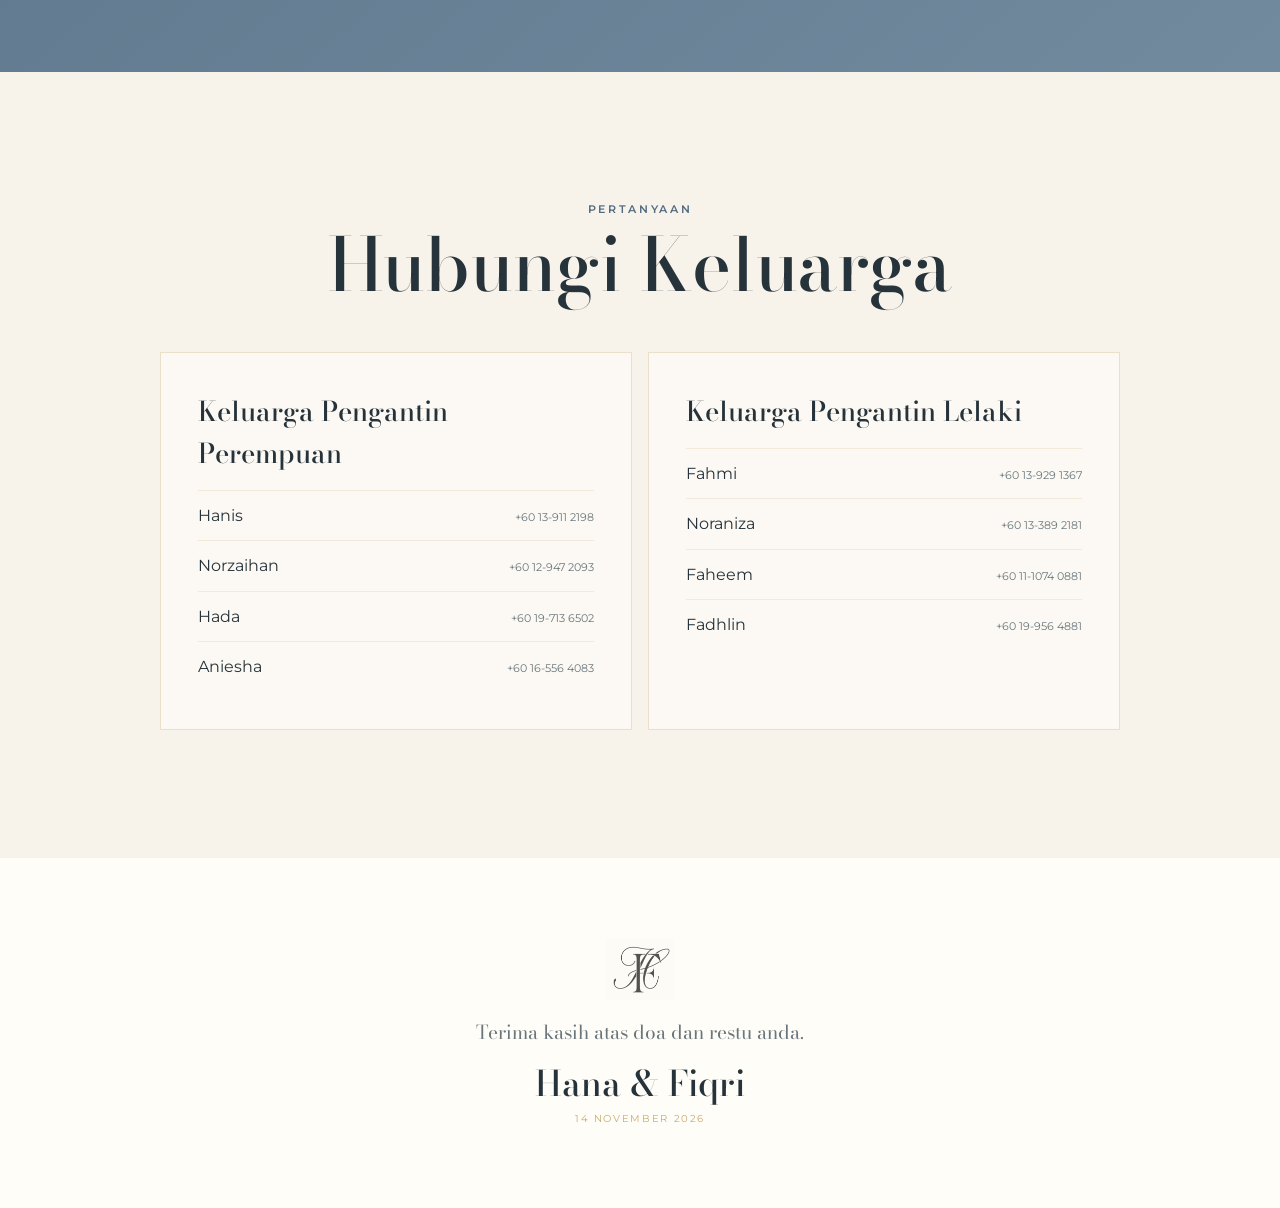
==== commit 07b58cf4: "Refine RSVP guidance and required markers" ====
--- a/index.html
+++ b/index.html
@@ -17,7 +17,7 @@
     <link rel="preconnect" href="https://fonts.gstatic.com" crossorigin />
     <link href="https://fonts.googleapis.com/css2?family=Bodoni+Moda:opsz,ital,wght@6..96,400;6..96,500;6..96,600;6..96,700;6..96,400&family=Cormorant+Garamond:ital,wght@0,500;0,600;1,500&family=Montserrat:wght@300;400;500;600&family=Parisienne&display=swap" rel="stylesheet" />
     <style>html.theme-pending body { visibility: hidden; }</style>
-    <link rel="stylesheet" href="styles.css?v=20260906-31" />
+    <link rel="stylesheet" href="styles.css?v=20260906-33" />
   </head>
   <body class="is-locked">
     <script>
@@ -236,7 +236,7 @@
 
             <label>Nombor telefon <span class="required-mark" aria-hidden="true">*</span>
               <input type="tel" name="phone" autocomplete="tel" inputmode="tel" maxlength="20" required placeholder="Contoh: 0123456789" aria-describedby="phoneHelp" />
-              <small id="phoneHelp" role="note">Gunakan nombor Malaysia yang aktif. Nombor yang sama boleh digunakan untuk mengemas kini jawapan.</small>
+              <small id="phoneHelp" role="note">Nombor yang sama boleh digunakan untuk mengemas kini jawapan.</small>
             </label>
 
             <fieldset>
--- a/styles.css
+++ b/styles.css
@@ -569,14 +569,14 @@
   display: block;
   margin-top: .65rem;
   padding: .72rem .85rem .72rem 2.7rem;
-  border: 1px solid rgba(255,255,255,.45);
-  border-left: 3px solid #f3d9a5;
+  border: 1px solid rgba(255,205,205,.92);
+  border-left: 3px solid #df8f8f;
   border-radius: .75rem;
-  color: #fffdf7;
-  background: rgba(255,255,255,.13);
-  box-shadow: inset 0 1px 0 rgba(255,255,255,.08), 0 8px 20px rgba(16,28,45,.08);
+  color: #7b3038;
+  background: rgba(255,238,238,.94);
+  box-shadow: inset 0 1px 0 rgba(255,255,255,.72), 0 8px 20px rgba(104,35,43,.1);
   font-size: clamp(.66rem, 1.75vw, .73rem);
-  font-weight: 500;
+  font-weight: 600;
   line-height: 1.5;
 }
 #phoneHelp::before {
@@ -589,8 +589,8 @@
   width: 1.3rem;
   height: 1.3rem;
   border-radius: 50%;
-  color: var(--paint-deep, #3f5d86);
-  background: #f3d9a5;
+  color: #fffaf7;
+  background: #d77f87;
   font: 700 .72rem/1 var(--serif);
   transform: translateY(-50%);
 }
@@ -605,7 +605,11 @@
 .honeypot { position: absolute !important; left: -9999px !important; opacity: 0 !important; }
 
 .required-note { margin: 0 0 -.2rem; color: rgba(255,255,255,.72); font-size: .64rem; }
-.required-note span, .required-mark { color: #f5d6a2; font-weight: 700; }
+.required-note span, .required-mark {
+  color: #ff8585;
+  font-weight: 700;
+  text-shadow: 0 0 8px rgba(122,18,28,.22);
+}
 .required-mark { margin-left: .15rem; }
 
 form label.is-invalid input,
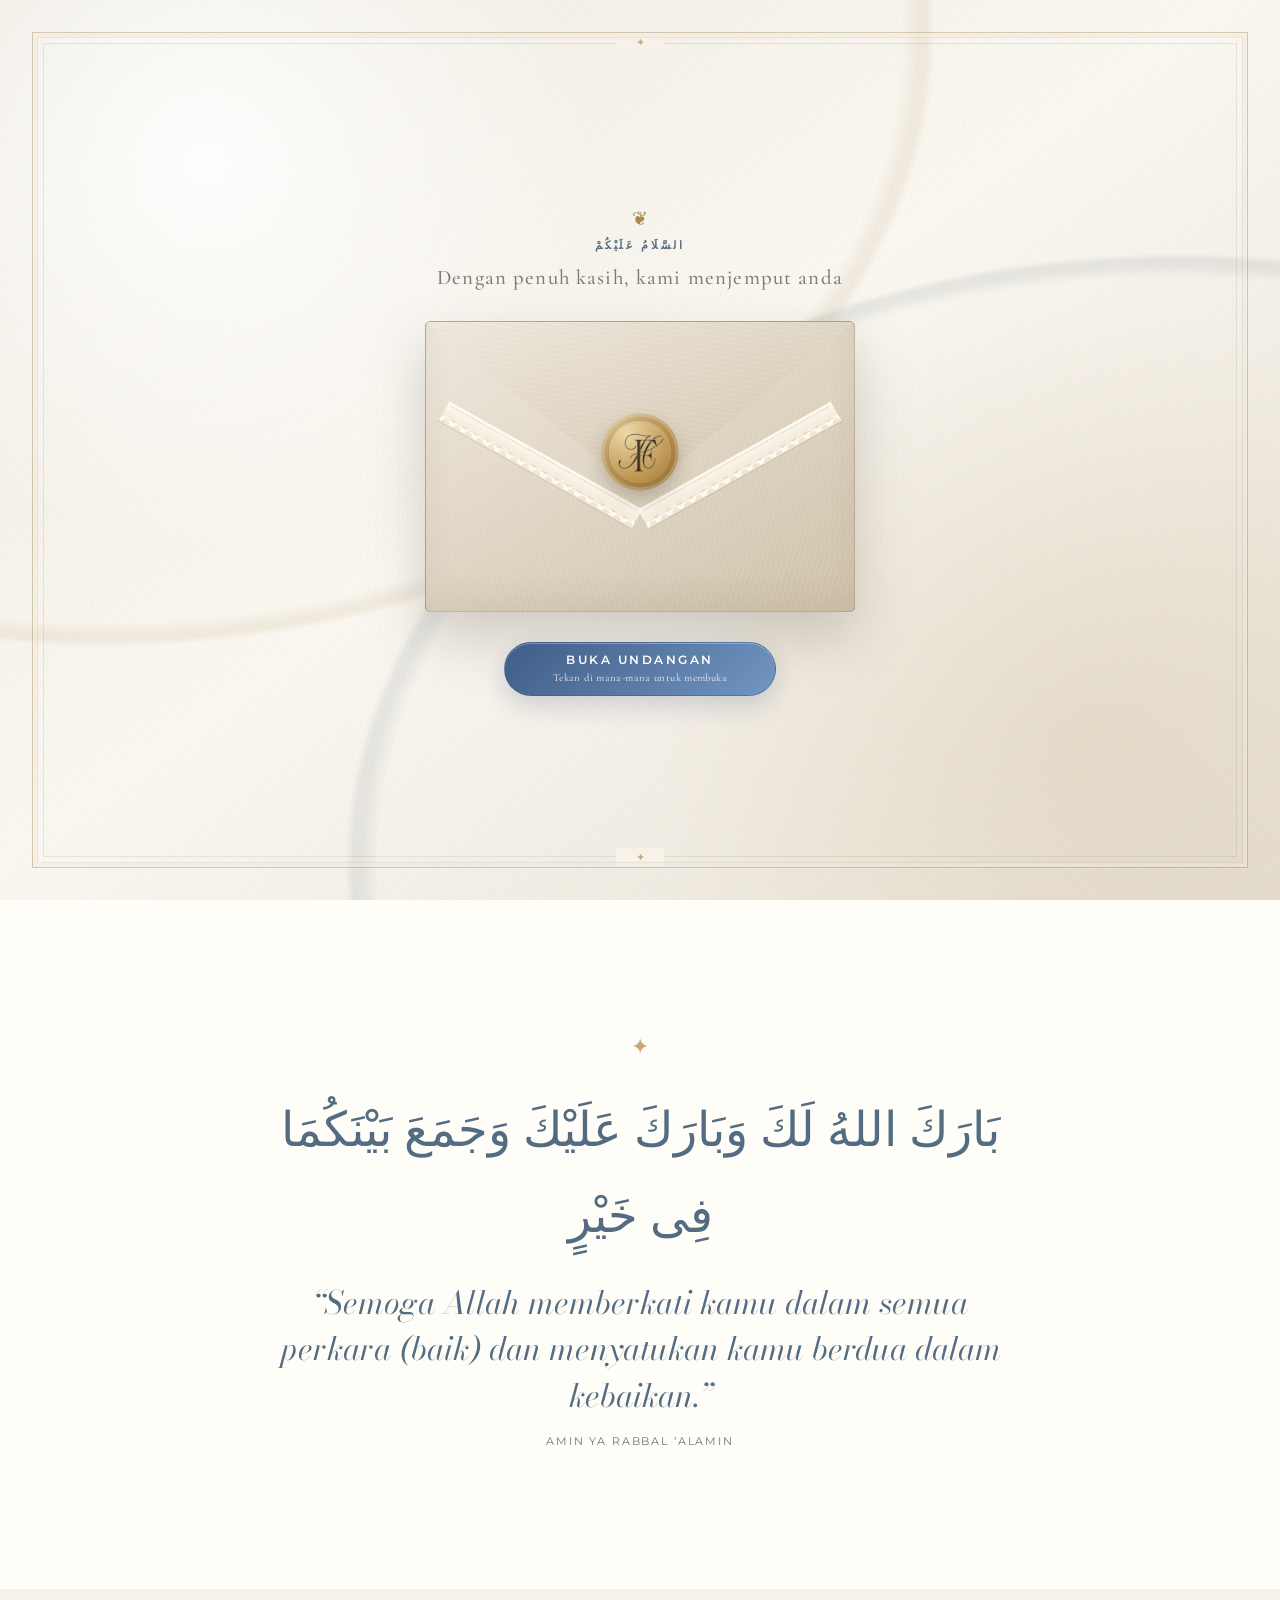
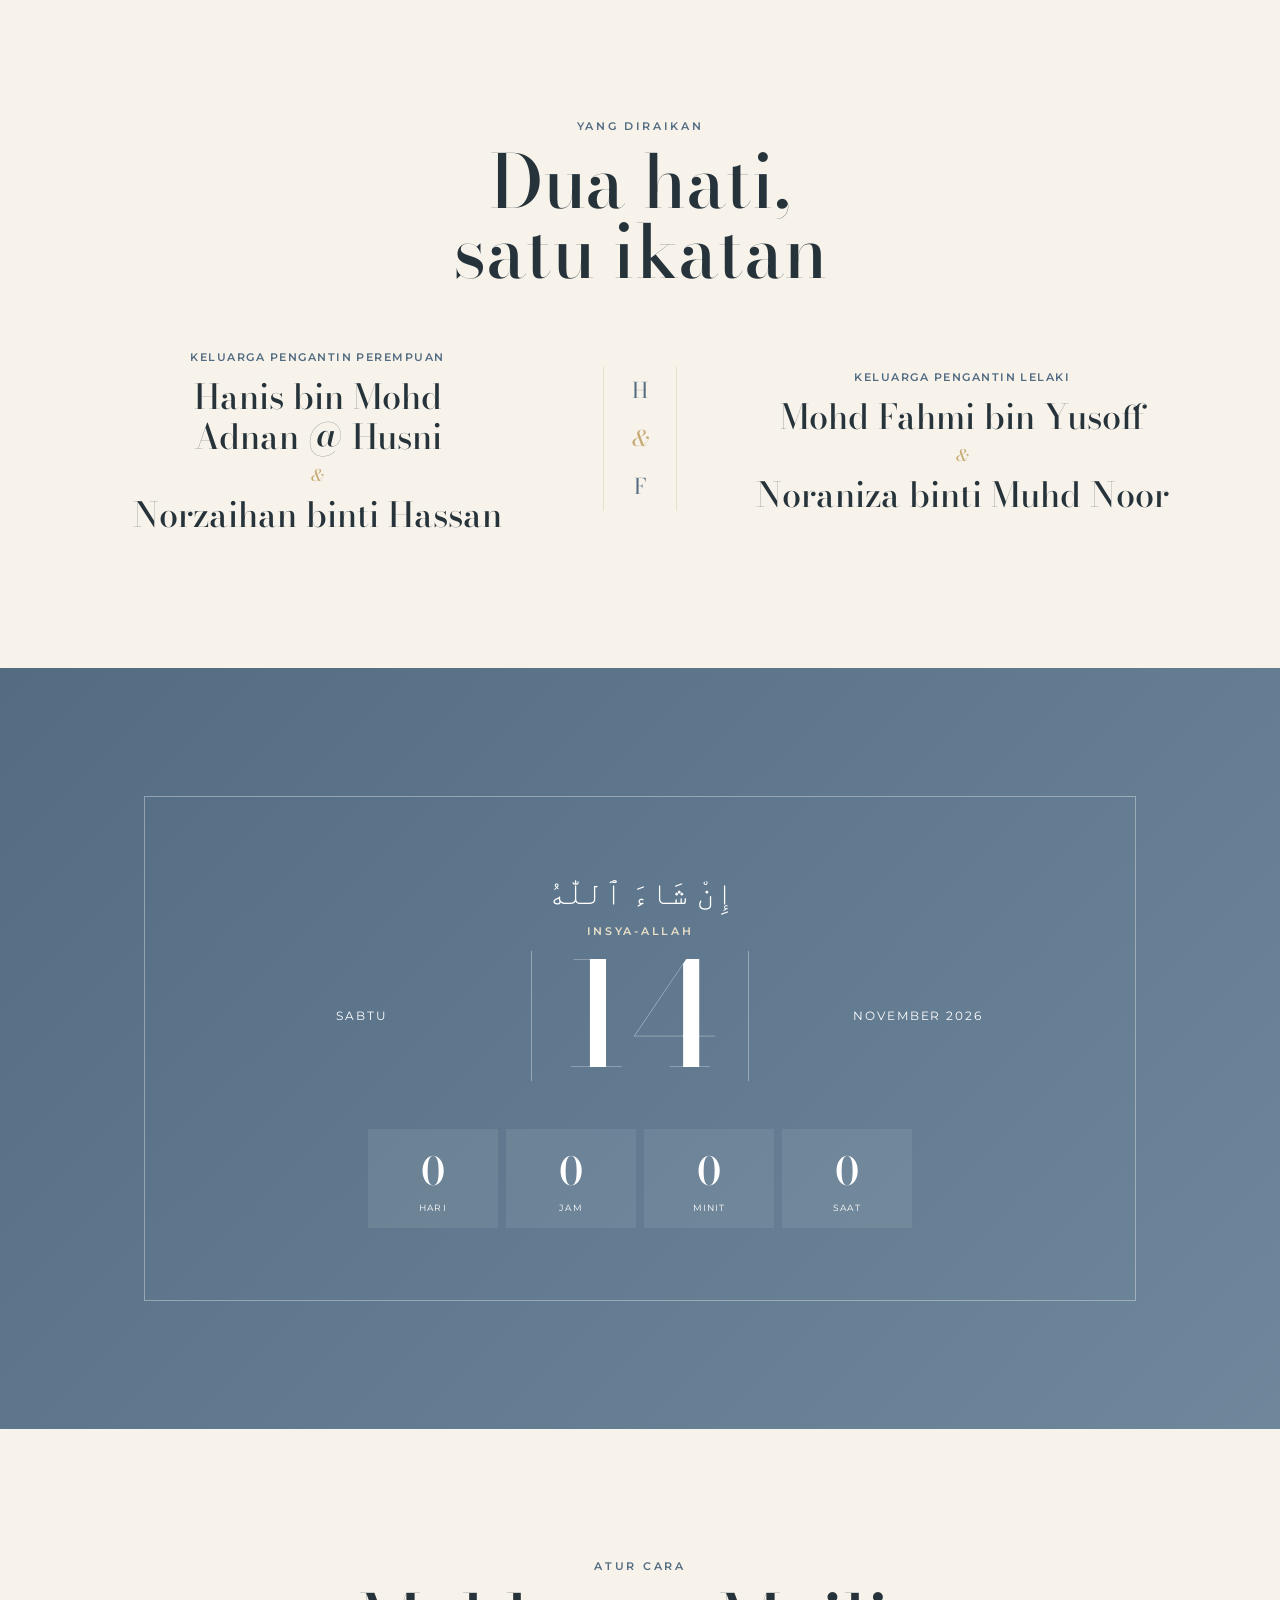
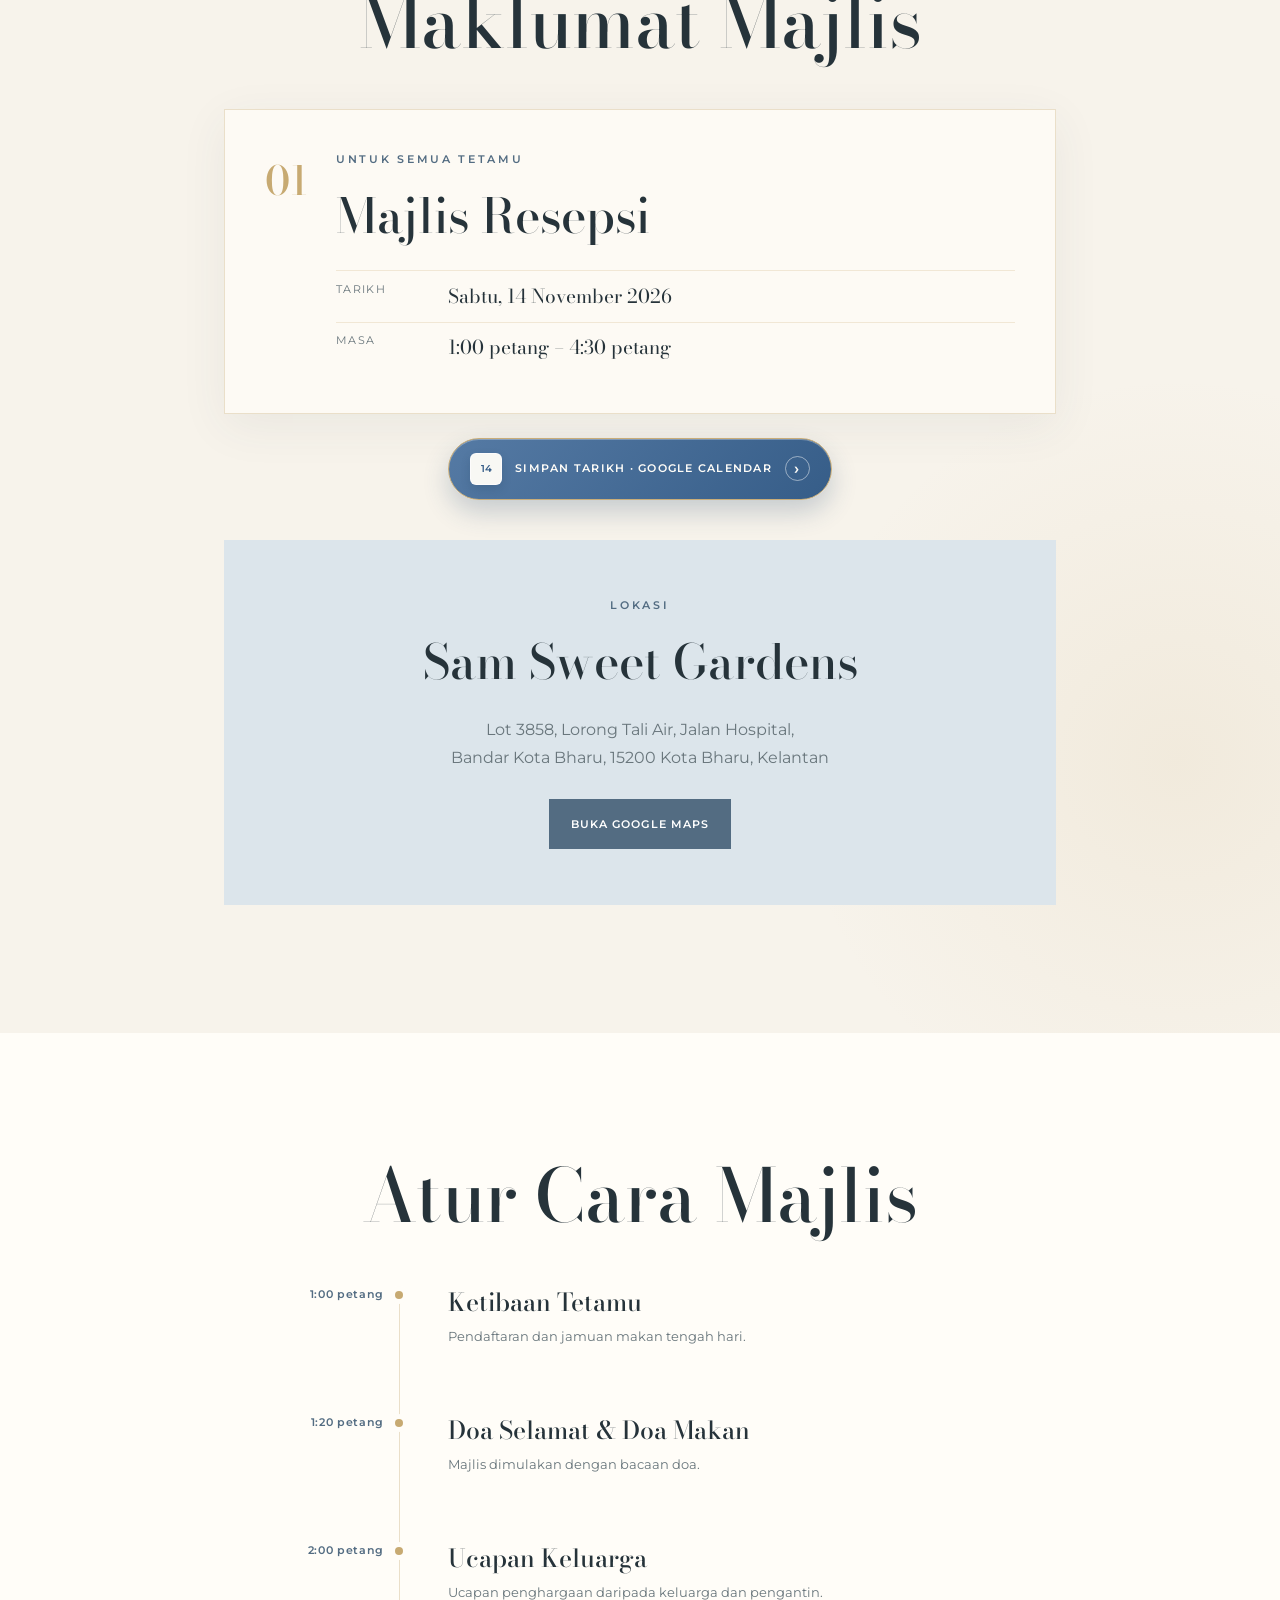
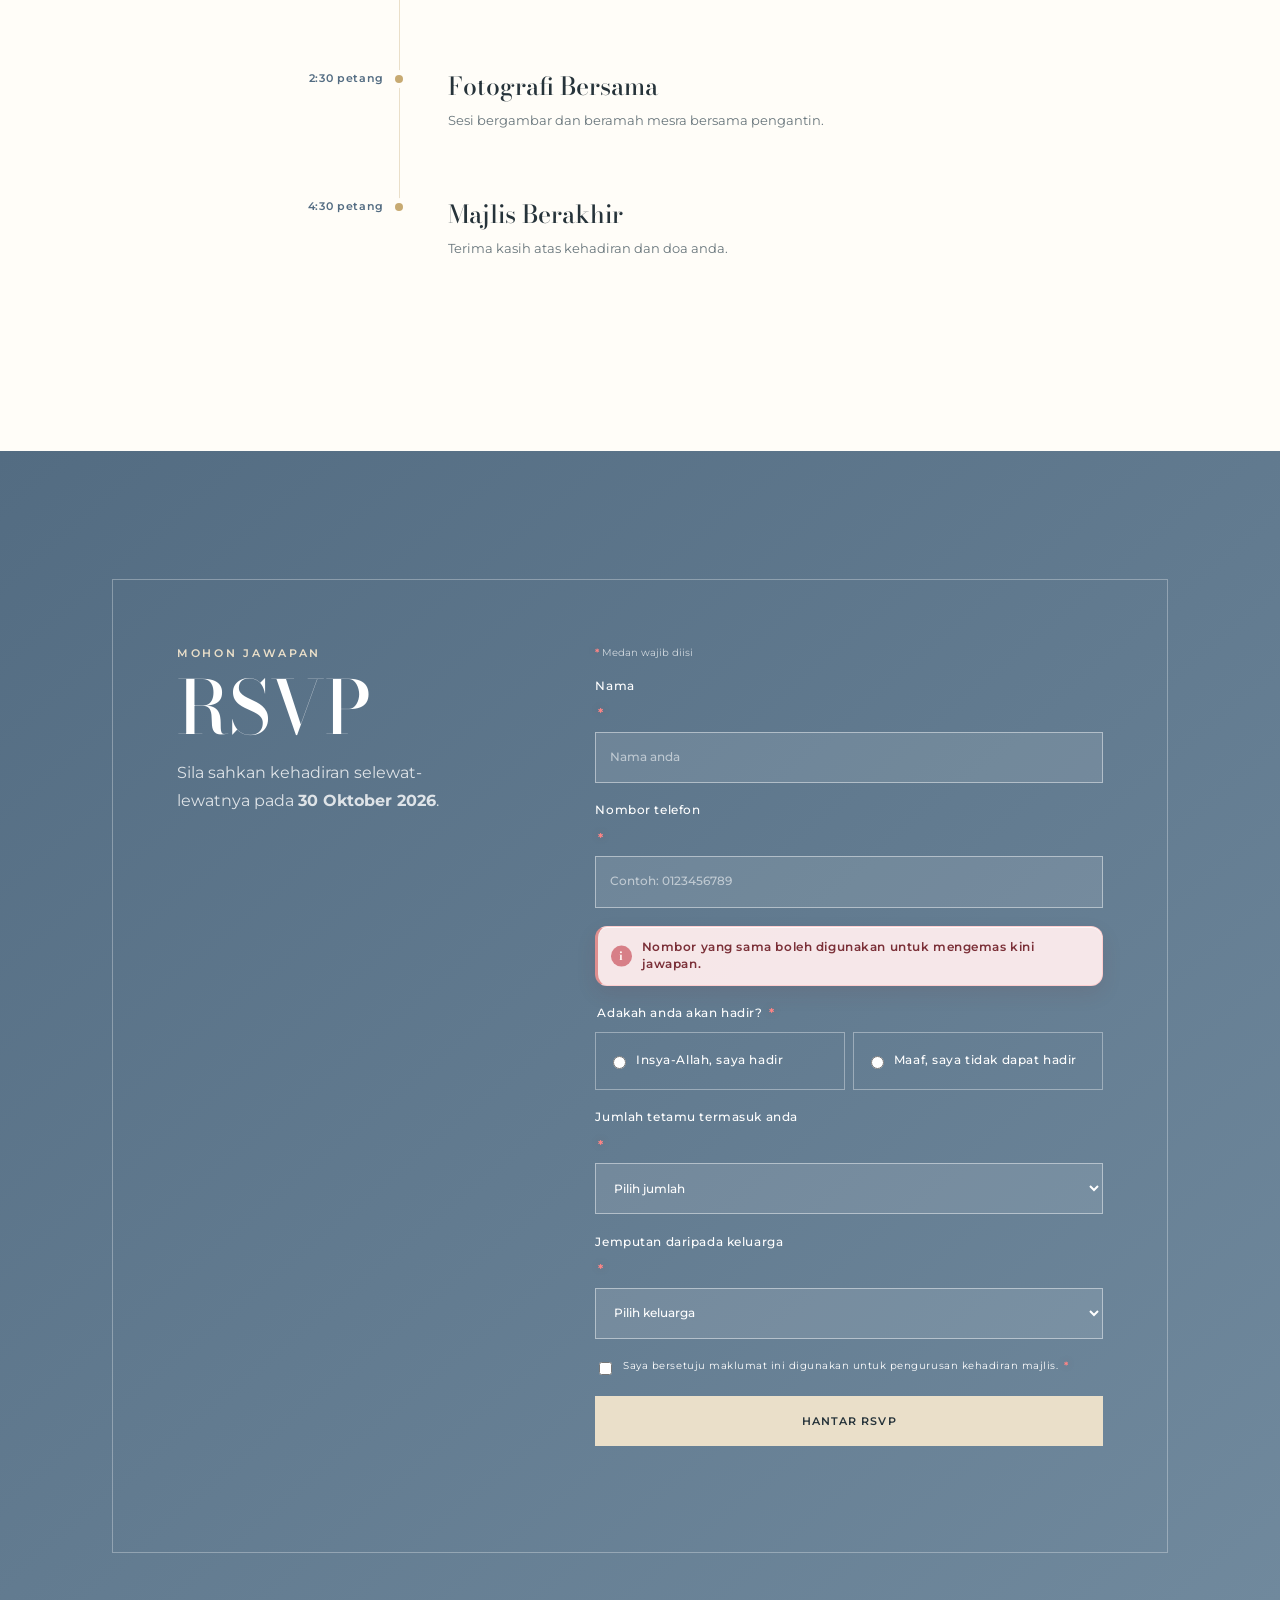
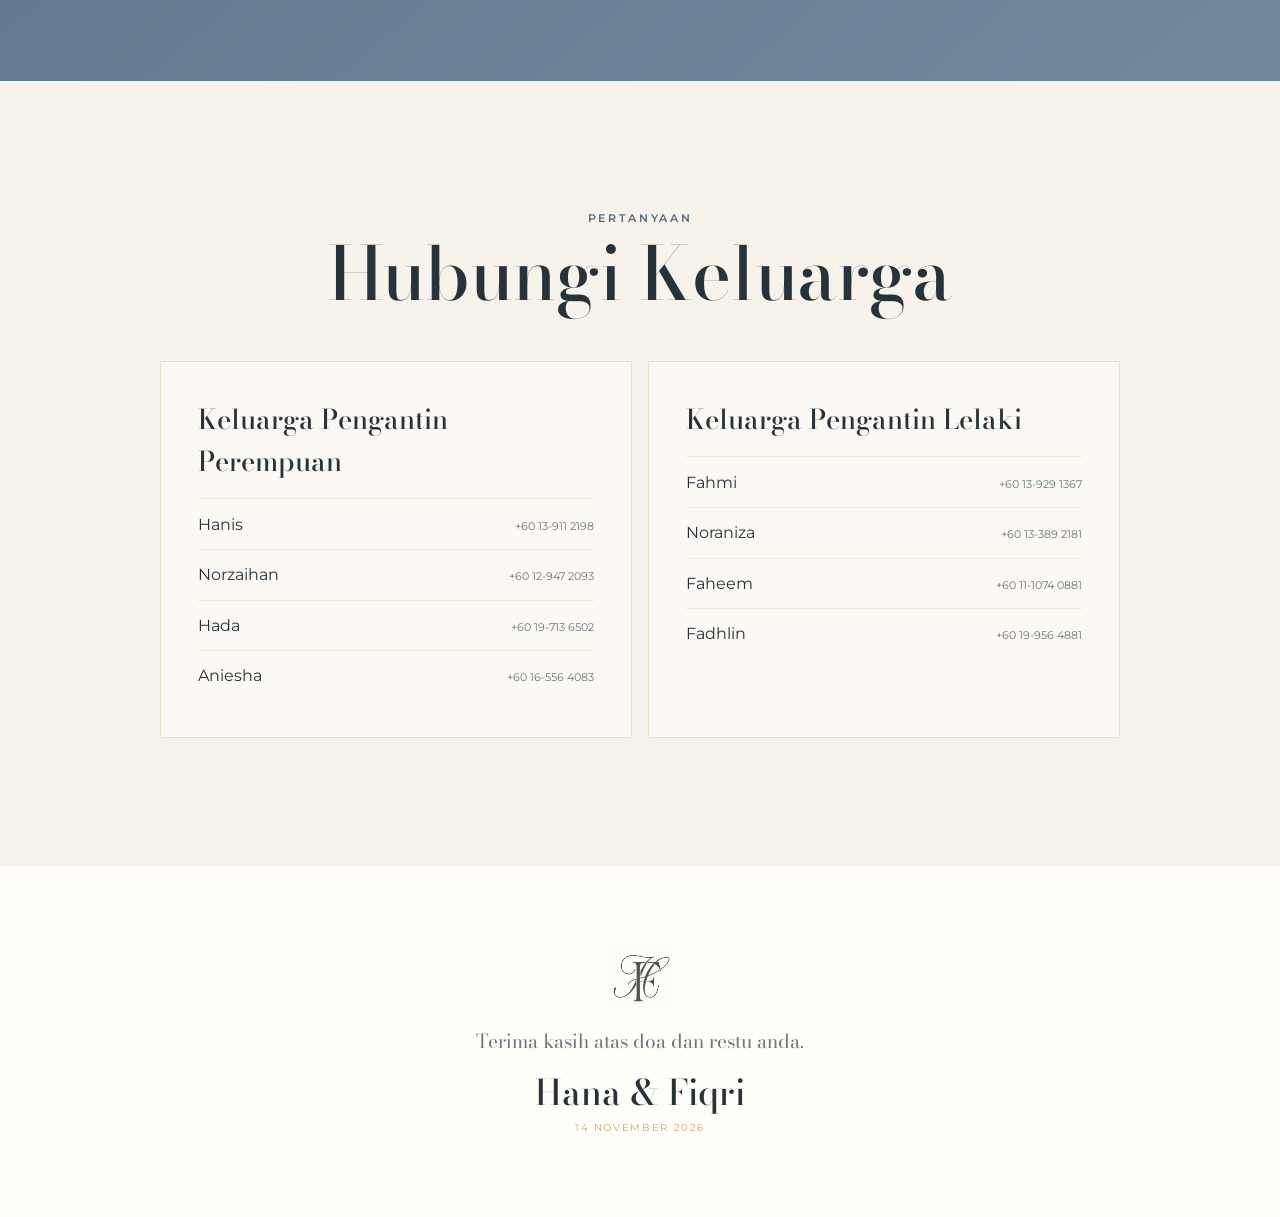
==== commit 783d6007: "Enhance calendar action and simplify RSVP name label" ====
--- a/index.html
+++ b/index.html
@@ -17,7 +17,7 @@
     <link rel="preconnect" href="https://fonts.gstatic.com" crossorigin />
     <link href="https://fonts.googleapis.com/css2?family=Bodoni+Moda:opsz,ital,wght@6..96,400;6..96,500;6..96,600;6..96,700;6..96,400&family=Cormorant+Garamond:ital,wght@0,500;0,600;1,500&family=Montserrat:wght@300;400;500;600&family=Parisienne&display=swap" rel="stylesheet" />
     <style>html.theme-pending body { visibility: hidden; }</style>
-    <link rel="stylesheet" href="styles.css?v=20260906-33" />
+    <link rel="stylesheet" href="styles.css?v=20260906-35" />
   </head>
   <body class="is-locked">
     <script>
@@ -230,7 +230,7 @@
 
             <p class="required-note"><span aria-hidden="true">*</span> Medan wajib diisi</p>
 
-            <label>Nama penuh <span class="required-mark" aria-hidden="true">*</span>
+            <label>Nama <span class="required-mark" aria-hidden="true">*</span>
               <input type="text" name="name" autocomplete="name" minlength="3" maxlength="100" required placeholder="Nama anda" />
             </label>
 
@@ -309,6 +309,6 @@
     </footer>
 
     <script src="config.js?v=20260906-31"></script>
-    <script src="app.js?v=20260906-31"></script>
+    <script src="app.js?v=20260906-34"></script>
   </body>
 </html>
--- a/styles.css
+++ b/styles.css
@@ -1,2875 +1,2971 @@
-:root {
-  --ivory: #f7f3eb;
-  --paper: #fffdf8;
-  --dusty-blue: #8095a8;
-  --dusty-blue-deep: #536c82;
-  --dusty-blue-pale: #dce5eb;
-  --champagne: #c7aa72;
-  --champagne-pale: #eadfc9;
-  --ink: #26333a;
-  --muted: #69767c;
-  --white: #ffffff;
-  --serif: "Bodoni Moda", "Times New Roman", serif;
-  --literary: "Cormorant Garamond", Georgia, serif;
-  --script: "Parisienne", cursive;
-  --sans: "Montserrat", "Segoe UI", sans-serif;
-  --shadow: 0 24px 70px rgba(53, 70, 80, 0.16);
-}
-
-* { box-sizing: border-box; }
-
-[hidden] { display: none !important; }
-
-html { scroll-behavior: smooth; }
-
-body {
-  margin: 0;
-  color: var(--ink);
-  background:
-    radial-gradient(circle at 8% 16%, rgba(128, 149, 168, 0.12), transparent 20rem),
-    radial-gradient(circle at 92% 52%, rgba(199, 170, 114, 0.12), transparent 24rem),
-    var(--ivory);
-  font-family: var(--sans);
-  font-size: 16px;
-  line-height: 1.7;
-  overflow-x: hidden;
-}
-
-body.is-locked { overflow: hidden; }
-
-button, input, select { font: inherit; }
-
-a { color: inherit; }
-
-.skip-link {
-  position: fixed;
-  z-index: 10000;
-  top: 0.75rem;
-  left: 0.75rem;
-  padding: 0.65rem 1rem;
-  background: var(--ink);
-  color: white;
-  transform: translateY(-160%);
-}
-
-.skip-link:focus { transform: translateY(0); }
-
-.opening-screen {
-  --envelope-deep: #8e7e65;
-  --envelope-mid: #cfc2aa;
-  --envelope-soft: #eee7dc;
-  --envelope-paper: #fbf7ef;
-  --envelope-line: rgba(124, 96, 57, .38);
-  --opening-ink: #4c4841;
-  position: fixed;
-  inset: 0;
-  z-index: 5000;
-  display: grid;
-  place-content: center;
-  justify-items: center;
-  min-height: 100svh;
-  padding: clamp(1.25rem, 4vw, 2.5rem);
-  text-align: center;
-  background:
-    radial-gradient(circle at 16% 18%, rgba(255,255,255,.9), transparent 30%),
-    radial-gradient(circle at 85% 82%, rgba(180,151,102,.17), transparent 33%),
-    repeating-linear-gradient(104deg, rgba(92,76,55,.018) 0 1px, transparent 1px 5px),
-    linear-gradient(145deg, #eeeae1 0%, #faf7f0 48%, #e8e1d5 100%);
-  color: var(--opening-ink);
-  cursor: pointer;
-  isolation: isolate;
-  transition: opacity .85s ease 1.05s, visibility .85s ease 1.05s;
-}
-
-.opening-screen::before {
-  content: "";
-  position: absolute;
-  z-index: -2;
-  inset: 0;
-  background:
-    radial-gradient(ellipse at 8% 4%, transparent 0 48%, rgba(180,151,102,.12) 49% 49.5%, transparent 50%),
-    radial-gradient(ellipse at 92% 96%, transparent 0 48%, rgba(101,122,137,.12) 49% 49.5%, transparent 50%);
-  pointer-events: none;
-}
-
-.opening-screen::after {
-  content: "";
-  position: absolute;
-  z-index: -1;
-  inset: clamp(1rem, 3vw, 2rem);
-  border: 1px solid rgba(158,126,75,.38);
-  box-shadow: inset 0 0 0 4px rgba(255,255,255,.38), inset 0 0 0 5px rgba(158,126,75,.13);
-  pointer-events: none;
-}
-
-.opening-frame {
-  position: absolute;
-  z-index: -1;
-  inset: clamp(1.45rem, 4vw, 2.7rem);
-  border: 1px solid rgba(87,104,113,.13);
-  pointer-events: none;
-}
-
-.opening-frame::before,
-.opening-frame::after {
-  content: "✦";
-  position: absolute;
-  left: 50%;
-  width: 3rem;
-  color: rgba(158,126,75,.62);
-  background: #f7f2e9;
-  font-size: .7rem;
-  transform: translateX(-50%);
-}
-
-.opening-frame::before { top: -.72rem; }
-.opening-frame::after { bottom: -.72rem; }
-
-body[data-invite="family"][data-side="bride"] .opening-screen {
-  --envelope-deep: #58758d;
-  --envelope-mid: #9fb5c5;
-  --envelope-soft: #dce7ed;
-  --envelope-paper: #fbfaf5;
-  --envelope-line: rgba(72,101,124,.4);
-  --opening-ink: #344e61;
-  background:
-    radial-gradient(circle at 16% 18%, rgba(255,255,255,.92), transparent 30%),
-    radial-gradient(circle at 85% 82%, rgba(193,163,107,.16), transparent 33%),
-    repeating-linear-gradient(104deg, rgba(71,101,124,.02) 0 1px, transparent 1px 5px),
-    linear-gradient(145deg, #e6edf1 0%, #fbf8f1 49%, #d9e4eb 100%);
-}
-
-body[data-invite="family"][data-side="groom"] .opening-screen {
-  --envelope-deep: #9a7a49;
-  --envelope-mid: #cfb681;
-  --envelope-soft: #eee1c8;
-  --envelope-paper: #fffaf0;
-  --envelope-line: rgba(128,94,44,.42);
-  --opening-ink: #5f4b2d;
-  background:
-    radial-gradient(circle at 16% 18%, rgba(255,255,255,.9), transparent 30%),
-    radial-gradient(circle at 85% 82%, rgba(159,119,61,.18), transparent 33%),
-    repeating-linear-gradient(104deg, rgba(120,92,52,.02) 0 1px, transparent 1px 5px),
-    linear-gradient(145deg, #eee4d2 0%, #fcf8ef 49%, #e5d3ae 100%);
-}
-
-.opening-screen.is-open { opacity: 0; visibility: hidden; pointer-events: none; }
-
-.opening-copy { position: relative; z-index: 2; margin-bottom: clamp(1rem, 3vh, 1.7rem); transition: opacity .35s ease, transform .55s ease; }
-.opening-flourish { display: block; margin-bottom: .1rem; color: #aa884f; font: 1.2rem var(--serif); }
-.opening-title { margin-bottom: .2rem; color: var(--opening-ink); font-family: var(--serif); font-size: .76rem; letter-spacing: .34em; }
-.guest-greeting { margin: .15rem 0; color: color-mix(in srgb, var(--opening-ink) 72%, white); font: 500 clamp(1.05rem, 3vw, 1.3rem)/1.3 var(--literary); letter-spacing: .055em; }
-
-.opening-illustrated-arch { display: none; }
-
-.envelope-button {
-  appearance: none;
-  display: grid;
-  justify-items: center;
-  gap: clamp(1.35rem, 3vh, 1.9rem);
-  border: 0;
-  background: transparent;
-  color: var(--opening-ink);
-  cursor: pointer;
-}
-
-.envelope-button:focus-visible { outline: 2px solid var(--envelope-deep); outline-offset: .75rem; border-radius: 1rem; }
-
-.envelope {
-  position: relative;
-  display: block;
-  width: min(84vw, 430px);
-  aspect-ratio: 1.48;
-  filter: drop-shadow(0 26px 28px rgba(64, 56, 45, .22));
-  perspective: 1100px;
-  transition: transform .35s ease, filter .35s ease;
-}
-
-.envelope-button:hover .envelope { transform: translateY(-3px); filter: drop-shadow(0 30px 31px rgba(64,56,45,.25)); }
-
-.envelope-back,
-.envelope-pocket,
-.envelope-flap,
-.invitation-card { position: absolute; inset: 0; border-radius: .35rem; }
-
-.envelope-back {
-  background:
-    repeating-linear-gradient(8deg, rgba(255,255,255,.11) 0 1px, transparent 1px 4px),
-    linear-gradient(145deg, var(--envelope-soft), var(--envelope-mid));
-  border: 1px solid var(--envelope-line);
-  box-shadow: inset 0 0 0 4px rgba(255,255,255,.2), inset 0 0 28px rgba(80,62,38,.08);
-}
-
-.invitation-card {
-  inset: 5% 8% 8%;
-  z-index: 1;
-  display: grid;
-  place-content: center;
-  justify-items: center;
-  padding: 1rem;
-  background:
-    repeating-linear-gradient(96deg, rgba(91,72,43,.025) 0 1px, transparent 1px 4px),
-    repeating-linear-gradient(4deg, rgba(91,72,43,.018) 0 1px, transparent 1px 5px),
-    var(--envelope-paper);
-  border: 1px solid rgba(166,130,73,.62);
-  color: var(--opening-ink);
-  box-shadow: inset 0 0 0 4px var(--envelope-paper), inset 0 0 0 5px rgba(166,130,73,.28), 0 8px 18px rgba(65,54,37,.12);
-  transition: transform 1.15s cubic-bezier(.22,.8,.25,1) .38s;
-}
-
-.invitation-card::before,
-.invitation-card::after {
-  content: "❦";
-  position: absolute;
-  left: 50%;
-  color: rgba(163,126,67,.68);
-  font-size: .85rem;
-  transform: translateX(-50%);
-}
-
-.invitation-card::before { top: .55rem; }
-.invitation-card::after { bottom: .55rem; transform: translateX(-50%) rotate(180deg); }
-.invitation-card img { width: clamp(3.2rem, 11vw, 4.6rem); margin: .1rem 0 -.15rem; mix-blend-mode: multiply; opacity: .76; }
-.invitation-card .card-kicker { font: 600 .52rem var(--sans); letter-spacing: .26em; text-transform: uppercase; }
-.invitation-card .card-names { font: clamp(1.45rem, 5vw, 2rem)/1 var(--script); letter-spacing: .02em; }
-.invitation-card .card-rule { width: 2.8rem; height: 1px; margin: .35rem 0; background: linear-gradient(90deg, transparent, #b18d52, transparent); }
-.invitation-card .card-date { font: 600 .58rem var(--sans); letter-spacing: .27em; }
-
-.envelope-pocket {
-  z-index: 2;
-  clip-path: polygon(0 0, 50% 58%, 100% 0, 100% 100%, 0 100%);
-  background:
-    repeating-linear-gradient(105deg, rgba(255,255,255,.1) 0 1px, transparent 1px 5px),
-    linear-gradient(150deg, var(--envelope-soft), var(--envelope-mid));
-  border: 1px solid var(--envelope-line);
-  box-shadow: inset 0 -14px 30px rgba(70,55,35,.07);
-}
-
-.envelope-flap {
-  z-index: 4;
-  height: 59%;
-  clip-path: polygon(0 0, 100% 0, 50% 100%);
-  background:
-    repeating-linear-gradient(8deg, rgba(255,255,255,.12) 0 1px, transparent 1px 5px),
-    linear-gradient(160deg, var(--envelope-soft), var(--envelope-mid));
-  border-top: 1px solid var(--envelope-line);
-  transform-origin: top;
-  filter: drop-shadow(0 2px 1px rgba(255,255,255,.7));
-  transition: transform .82s cubic-bezier(.4,0,.2,1), z-index 0s linear .42s;
-}
-
-.lace-trim {
-  position: absolute;
-  z-index: 3;
-  top: 45.5%;
-  width: 51.5%;
-  height: 1.35rem;
-  background:
-    radial-gradient(circle at 50% 100%, transparent 0 .25rem, rgba(255,252,243,.92) .27rem .43rem, transparent .45rem) 0 100% / .82rem .82rem repeat-x,
-    linear-gradient(rgba(255,252,243,.94), rgba(238,229,211,.9));
-  box-shadow: 0 1px 0 rgba(138,107,60,.17);
-  transform-origin: center;
-}
-
-.lace-left { left: 1.1%; transform: rotate(29.2deg); }
-.lace-right { right: 1.1%; transform: rotate(-29.2deg); }
-
-.lace-trim::after {
-  content: "";
-  position: absolute;
-  inset: .18rem .25rem .32rem;
-  border-top: 1px dotted rgba(160,129,81,.38);
-  border-bottom: 1px solid rgba(160,129,81,.22);
-}
-
-.wax-seal {
-  position: absolute;
-  z-index: 5;
-  left: 50%;
-  top: 45%;
-  display: grid;
-  place-items: center;
-  width: clamp(4rem, 13vw, 4.8rem);
-  height: clamp(4rem, 13vw, 4.8rem);
-  transform: translate(-50%, -50%);
-  border-radius: 50%;
-  background: radial-gradient(circle at 32% 25%, #eedaa9, #bd9451 61%, #896632 100%);
-  box-shadow: inset 0 0 0 3px rgba(255,255,255,.22), inset 0 0 0 6px rgba(99,70,29,.16), 0 9px 17px rgba(75,64,44,.25);
-  transition: opacity .25s ease .25s, transform .45s ease;
-}
-
-.wax-seal::before {
-  content: "";
-  position: absolute;
-  inset: .36rem;
-  border: 1px solid rgba(100,70,30,.3);
-  border-radius: 50%;
-}
-
-.wax-seal img { width: 72%; border-radius: 50%; mix-blend-mode: multiply; opacity: .7; }
-
-.opening-screen.is-opening .envelope-flap { z-index: 0; transform: rotateX(180deg); }
-.opening-screen.is-opening .wax-seal { opacity: 0; transform: translate(-50%, -50%) scale(.65); }
-.opening-screen.is-opening .invitation-card { transform: translateY(-62%) rotate(-.45deg); }
-
-.open-label {
-  display: flex;
-  align-items: center;
-  gap: .8rem;
-  font: 600 .7rem var(--sans);
-  letter-spacing: .24em;
-  text-transform: uppercase;
-  transition: opacity .3s ease, transform .4s ease;
-}
-
-.open-label i { display: block; width: clamp(1.6rem, 6vw, 3.2rem); height: 1px; background: linear-gradient(90deg, transparent, #aa8448); }
-.open-label i:last-child { transform: rotate(180deg); }
-
-.opening-hint { max-width: 28rem; margin: clamp(.8rem, 2vh, 1.2rem) 0 0; color: color-mix(in srgb, var(--opening-ink) 68%, white); font: 500 .76rem/1.45 var(--literary); letter-spacing: .035em; transition: opacity .3s ease; }
-
-.opening-cta {
-  position: relative;
-  z-index: 5;
-  display: grid;
-  justify-items: center;
-  min-width: min(76vw, 17rem);
-  margin-top: .18rem;
-  padding: .72rem 1.4rem .65rem;
-  border: 1px solid color-mix(in srgb, var(--paint-deep, #3f5d86) 45%, transparent);
-  border-radius: 999px;
-  color: #fffdf8;
-  background: linear-gradient(135deg, var(--paint-deep, #3f5d86), var(--paint-blue, #7295c2));
-  box-shadow: inset 0 1px 0 rgba(255,255,255,.3), 0 10px 24px color-mix(in srgb, var(--paint-deep, #3f5d86) 22%, transparent);
-  transition: opacity .3s ease, transform .4s ease, box-shadow .3s ease;
-}
-
-.opening-cta strong {
-  font: 600 .72rem/1.2 var(--sans);
-  letter-spacing: .22em;
-  text-transform: uppercase;
-}
-
-.opening-cta small {
-  margin-top: .2rem;
-  color: rgba(255,253,248,.8);
-  font: 500 .67rem/1.25 var(--literary);
-  letter-spacing: .035em;
-}
-
-.envelope-button:hover .opening-cta {
-  transform: translateY(-2px);
-  box-shadow: inset 0 1px 0 rgba(255,255,255,.34), 0 14px 30px color-mix(in srgb, var(--paint-deep, #3f5d86) 28%, transparent);
-}
-
-.opening-screen.is-opening .opening-cta {
-  opacity: 0;
-  transform: translateY(.5rem);
-}
-
-.opening-screen.is-opening .opening-copy { opacity: 0; transform: translateY(-1rem); }
-.opening-screen.is-opening .open-label { opacity: 0; transform: translateY(.5rem); }
-.opening-screen.is-opening .opening-hint { opacity: 0; }
-
-.music-control {
-  position: fixed;
-  z-index: 100;
-  right: 1rem;
-  top: 1rem;
-  display: flex;
-  align-items: center;
-  gap: .55rem;
-  min-height: 2.7rem;
-  padding: .55rem .8rem;
-  border: 1px solid rgba(255,255,255,.5);
-  border-radius: 999px;
-  background: rgba(70, 91, 105, .74);
-  backdrop-filter: blur(12px);
-  color: white;
-  box-shadow: 0 8px 24px rgba(34,45,51,.16);
-  cursor: pointer;
-}
-
-.music-control[aria-disabled="true"] { opacity: .7; cursor: default; }
-.music-control span:last-child { font-size: .64rem; letter-spacing: .04em; }
-#musicLabel {
-  position: absolute;
-  width: 1px;
-  height: 1px;
-  padding: 0;
-  margin: -1px;
-  overflow: hidden;
-  clip: rect(0, 0, 0, 0);
-  white-space: nowrap;
-  border: 0;
-}
-
-.hero {
-  position: relative;
-  display: grid;
-  place-items: center;
-  min-height: 100svh;
-  padding: 7rem 1.5rem 5rem;
-  overflow: hidden;
-  text-align: center;
-  background:
-    linear-gradient(rgba(247,243,235,.4), rgba(247,243,235,.86)),
-    radial-gradient(circle at 50% 38%, #fff 0, var(--ivory) 54%, var(--dusty-blue-pale) 130%);
-}
-
-.hero::before {
-  content: "";
-  position: absolute;
-  inset: 1.25rem;
-  border: 1px solid rgba(199,170,114,.45);
-  pointer-events: none;
-}
-
-.hero-content { position: relative; z-index: 2; width: min(100%, 52rem); }
-
-.hero-monogram {
-  width: clamp(6rem, 20vw, 9.5rem);
-  margin: 1rem auto .2rem;
-  mix-blend-mode: multiply;
-  opacity: .78;
-}
-
-.bismillah { margin: 0 0 1.5rem; color: var(--dusty-blue-deep); font: 500 clamp(1.4rem, 4vw, 2rem) Georgia, serif; }
-
-.eyebrow {
-  margin: 0 0 .65rem;
-  color: var(--dusty-blue-deep);
-  font-size: .7rem;
-  font-weight: 600;
-  letter-spacing: .24em;
-  text-transform: uppercase;
-}
-
-h1, h2, h3, p { text-wrap: balance; }
-
-h1 {
-  margin: .3rem 0 1.5rem;
-  color: var(--ink);
-  font-family: var(--serif);
-  font-size: clamp(3.2rem, 10vw, 6.2rem);
-  font-weight: 500;
-  line-height: .82;
-}
-
-h1 span { display: block; }
-h1 small { display: block; margin: .55rem 0; color: var(--champagne); font-size: .52em; font-style: italic; font-weight: 500; }
-
-.invitation-line { max-width: 40rem; margin: 0 auto 1.5rem; color: var(--muted); font-family: var(--serif); font-size: clamp(1.1rem, 3vw, 1.35rem); line-height: 1.45; }
-
-.invite-badge { display: inline-block; padding: .65rem 1.1rem; border: 1px solid var(--champagne); border-radius: 99px; color: var(--dusty-blue-deep); font-size: .7rem; font-weight: 600; letter-spacing: .1em; text-transform: uppercase; }
-
-.scroll-cue { display: grid; justify-items: center; gap: .45rem; width: max-content; margin: 3.5rem auto 0; color: var(--muted); font-size: .64rem; letter-spacing: .15em; text-decoration: none; text-transform: uppercase; }
-.scroll-cue span { display: block; width: 1px; height: 2.5rem; background: linear-gradient(var(--champagne), transparent); animation: pulse-line 2s ease-in-out infinite; }
-
-.botanical { position: absolute; z-index: 1; width: clamp(13rem, 31vw, 28rem); aspect-ratio: 1; opacity: .42; }
-.botanical::before, .botanical::after { content: ""; position: absolute; inset: 15%; border: 1px solid var(--dusty-blue); border-radius: 65% 0 65% 0; transform: rotate(32deg); }
-.botanical::after { inset: 30% 6% 5% 35%; border-color: var(--champagne); transform: rotate(62deg); }
-.botanical-left { left: -9%; bottom: -7%; transform: rotate(-16deg); }
-.botanical-right { right: -10%; top: -6%; transform: rotate(170deg); }
-
-.section-pad { padding: clamp(5rem, 10vw, 8rem) max(1.35rem, calc((100vw - 72rem) / 2)); }
-
-.verse-section { text-align: center; background: var(--paper); }
-.ornament { color: var(--champagne); font-size: 1.35rem; }
-blockquote { max-width: 48rem; margin: 1.4rem auto .8rem; color: var(--dusty-blue-deep); font-family: var(--serif); font-size: clamp(1.65rem, 4vw, 2.6rem); font-style: italic; line-height: 1.35; }
-.verse-credit { color: var(--muted); font-size: .68rem; letter-spacing: .17em; text-transform: uppercase; }
-.wedding-prayer { display: grid; gap: 1.25rem; }
-.prayer-arabic { display: block; font-family: "Traditional Arabic", "Noto Naskh Arabic", serif; font-size: clamp(1.9rem, 4.8vw, 3rem); font-style: normal; line-height: 1.8; }
-.prayer-translation { display: block; font-size: clamp(1.35rem, 3.2vw, 2rem); line-height: 1.45; }
-
-.section-heading { max-width: 42rem; margin: 0 auto 3.25rem; text-align: center; }
-.section-heading h2 { margin: 0; font: 500 clamp(2.7rem, 7vw, 4.6rem)/.95 var(--serif); }
-.section-heading > p:not(.eyebrow) { color: var(--muted); }
-
-.parents-grid { display: grid; grid-template-columns: 1fr auto 1fr; align-items: center; gap: clamp(1.5rem, 5vw, 4rem); max-width: 68rem; margin: auto; text-align: center; }
-.parents-grid article { min-width: 0; }
-.parents-grid h3 { margin: .35rem 0; font: 500 clamp(1.5rem, 3vw, 2.15rem)/1.15 var(--serif); }
-.parents-grid article > span { color: var(--champagne); font-family: var(--serif); font-style: italic; }
-.family-label { color: var(--dusty-blue-deep); font-size: .66rem; font-weight: 600; letter-spacing: .14em; text-transform: uppercase; }
-.gold-divider { display: grid; place-items: center; justify-self: center; width: 4.6rem; height: 9rem; margin-inline: auto; border-left: 1px solid var(--champagne-pale); border-right: 1px solid var(--champagne-pale); color: var(--dusty-blue-deep); font-family: var(--serif); font-size: 1.35rem; }
-.gold-divider i { color: var(--champagne); }
-
-.date-section { background: linear-gradient(135deg, var(--dusty-blue-deep), #6e879b); }
-.date-card { max-width: 62rem; margin: auto; padding: clamp(2rem, 7vw, 4.5rem); border: 1px solid rgba(255,255,255,.35); text-align: center; color: white; }
-.date-card .eyebrow { color: var(--champagne-pale); }
-.date-arabic { margin: 0 0 .3rem; font-family: "Traditional Arabic", "Noto Naskh Arabic", serif; font-size: clamp(1.45rem, 3vw, 2rem); line-height: 1.5; }
-.date-display { display: grid; grid-template-columns: 1fr auto 1fr; align-items: center; gap: 1.5rem; }
-.date-display span { font-size: .75rem; letter-spacing: .16em; text-transform: uppercase; }
-.date-display strong { padding: 0 2rem; border-left: 1px solid rgba(255,255,255,.35); border-right: 1px solid rgba(255,255,255,.35); font: 500 clamp(5rem, 15vw, 9rem)/.9 var(--serif); }
-.countdown { display: grid; grid-template-columns: repeat(4, 1fr); gap: .5rem; max-width: 34rem; margin: 3rem auto 0; }
-.countdown div { padding: .8rem .25rem; background: rgba(255,255,255,.08); }
-.countdown strong, .countdown span { display: block; }
-.countdown strong { font: 500 clamp(1.5rem, 5vw, 2.4rem) var(--serif); }
-.countdown span { font-size: .58rem; letter-spacing: .12em; text-transform: uppercase; }
-
-.events-section { position: relative; }
-.event-card { display: grid; grid-template-columns: auto 1fr; gap: 1.75rem; max-width: 52rem; margin: 0 auto 1.5rem; padding: clamp(1.5rem, 4vw, 2.5rem); border: 1px solid var(--champagne-pale); background: rgba(255,253,248,.78); box-shadow: 0 12px 45px rgba(54,70,78,.07); }
-body[data-invite="family"][data-side="bride"] .event-card.family-only { border-color: rgba(83,108,130,.42); background: linear-gradient(135deg, rgba(220,229,235,.9), rgba(255,253,248,.9)); }
-body[data-invite="family"][data-side="groom"] .event-card.family-only { border-color: rgba(180,145,86,.5); background: linear-gradient(135deg, rgba(238,225,200,.92), rgba(255,253,248,.92)); }
-.event-number { color: var(--champagne); font: 500 2.5rem var(--serif); }
-.event-card h3, .venue-card h3 { margin: 0 0 1.15rem; font: 500 clamp(2rem, 5vw, 3rem) var(--serif); }
-.event-card dl { margin: 0; }
-.event-card dl div { display: grid; grid-template-columns: 7rem 1fr; padding: .55rem 0; border-top: 1px solid rgba(199,170,114,.24); }
-.event-card dt { color: var(--muted); font-size: .68rem; letter-spacing: .12em; text-transform: uppercase; }
-.event-card dd { margin: 0; font-family: var(--serif); font-size: 1.2rem; }
-.venue-card { max-width: 52rem; margin: 2.5rem auto 0; padding: clamp(2rem, 6vw, 3.5rem); text-align: center; background: var(--dusty-blue-pale); }
-.venue-card address { color: var(--muted); font-style: normal; }
-.button-row { display: flex; flex-wrap: wrap; justify-content: center; gap: .75rem; margin-top: 1.8rem; }
-.event-actions { display: flex; justify-content: center; max-width: 52rem; margin: 1.15rem auto 0; }
-.calendar-button { gap: .65rem; text-align: center; }
-.calendar-button::before {
-  content: "14";
-  display: grid;
-  place-items: center;
-  width: 1.55rem;
-  height: 1.55rem;
-  flex: 0 0 auto;
-  border: 1px solid currentColor;
-  border-radius: .25rem;
-  font: 600 .56rem/1 var(--sans);
-  letter-spacing: 0;
-}
-.button { display: inline-flex; justify-content: center; align-items: center; min-height: 3.1rem; padding: .75rem 1.3rem; border: 1px solid var(--dusty-blue-deep); border-radius: 0; font-size: .68rem; font-weight: 600; letter-spacing: .1em; text-decoration: none; text-transform: uppercase; transition: transform .2s ease, background .2s ease, color .2s ease; cursor: pointer; }
-.button:hover { transform: translateY(-2px); }
-.button.primary { background: var(--dusty-blue-deep); color: white; }
-.button.secondary { color: var(--dusty-blue-deep); }
-
-.timeline-section { background: var(--paper); }
-.timeline { max-width: 48rem; margin: auto; }
-.timeline + .timeline { margin-top: 1.4rem; }
-.timeline-item { position: relative; display: grid; grid-template-columns: 8rem 1fr; gap: 2rem; min-height: 8rem; }
-.timeline-item::before { content: ""; position: absolute; left: 8.95rem; top: .6rem; bottom: -.25rem; width: 1px; background: var(--champagne-pale); }
-.timeline-item::after { content: ""; position: absolute; left: 8.7rem; top: .5rem; width: .5rem; height: .5rem; border-radius: 50%; background: var(--champagne); box-shadow: 0 0 0 5px var(--paper); }
-.timeline-item:last-child::before { display: none; }
-.timeline-item time { padding-top: .15rem; color: var(--dusty-blue-deep); font-size: .7rem; font-weight: 600; letter-spacing: .06em; text-align: right; }
-.timeline-item > div { padding-left: 2rem; }
-.timeline-item h3 { margin: 0; font: 500 1.55rem var(--serif); }
-.timeline-item p { margin: .25rem 0; color: var(--muted); font-size: .84rem; }
-
-.rsvp-section { background: linear-gradient(140deg, #536c82, #718a9e); }
-.rsvp-shell { display: grid; grid-template-columns: .8fr 1.2fr; gap: clamp(2rem, 7vw, 5rem); max-width: 66rem; margin: auto; padding: clamp(1.5rem, 5vw, 4rem); border: 1px solid rgba(255,255,255,.3); }
-.section-heading.light { margin: 0; text-align: left; color: white; }
-.section-heading.light .eyebrow { color: var(--champagne-pale); }
-.section-heading.light > p:not(.eyebrow) { color: rgba(255,255,255,.8); }
-form { display: grid; gap: 1.15rem; color: white; }
-form > label, fieldset { display: grid; gap: .5rem; margin: 0; border: 0; padding: 0; font-size: .72rem; font-weight: 500; letter-spacing: .05em; }
-fieldset { grid-template-columns: 1fr 1fr; }
-legend { grid-column: 1 / -1; width: 100%; margin-bottom: .5rem; font-size: .72rem; font-weight: 500; }
-input[type="text"], input[type="tel"], select { width: 100%; min-height: 3.2rem; padding: .7rem .85rem; border: 1px solid rgba(255,255,255,.45); border-radius: 0; outline: 0; background: rgba(255,255,255,.1); color: white; }
-select option { color: var(--ink); }
-input::placeholder { color: rgba(255,255,255,.56); }
-input:focus, select:focus { border-color: var(--champagne-pale); box-shadow: 0 0 0 3px rgba(234,223,201,.13); }
-form small { color: rgba(255,255,255,.66); font-size: .61rem; font-weight: 400; }
-#phoneHelp {
-  position: relative;
-  display: block;
-  margin-top: .65rem;
-  padding: .72rem .85rem .72rem 2.7rem;
-  border: 1px solid rgba(255,205,205,.92);
-  border-left: 3px solid #df8f8f;
-  border-radius: .75rem;
-  color: #7b3038;
-  background: rgba(255,238,238,.94);
-  box-shadow: inset 0 1px 0 rgba(255,255,255,.72), 0 8px 20px rgba(104,35,43,.1);
-  font-size: clamp(.66rem, 1.75vw, .73rem);
-  font-weight: 600;
-  line-height: 1.5;
-}
-#phoneHelp::before {
-  content: "i";
-  position: absolute;
-  top: 50%;
-  left: .8rem;
-  display: grid;
-  place-items: center;
-  width: 1.3rem;
-  height: 1.3rem;
-  border-radius: 50%;
-  color: #fffaf7;
-  background: #d77f87;
-  font: 700 .72rem/1 var(--serif);
-  transform: translateY(-50%);
-}
-.radio-card { position: relative; display: flex; align-items: center; min-height: 3.6rem; padding: .65rem .75rem; border: 1px solid rgba(255,255,255,.36); cursor: pointer; }
-.radio-card:has(input:checked) { border-color: var(--champagne-pale); background: rgba(255,255,255,.12); }
-.radio-card input { margin-right: .6rem; accent-color: var(--champagne); }
-.consent { grid-template-columns: auto 1fr; align-items: start; font-size: .64rem; font-weight: 400; }
-.consent input { margin-top: .28rem; accent-color: var(--champagne); }
-.submit-button { width: 100%; border-color: var(--champagne-pale); background: var(--champagne-pale); color: var(--ink); }
-.submit-button:disabled { opacity: .55; cursor: wait; }
-.form-status { min-height: 1.5rem; margin: 0; font-size: .72rem; }
-.honeypot { position: absolute !important; left: -9999px !important; opacity: 0 !important; }
-
-.required-note { margin: 0 0 -.2rem; color: rgba(255,255,255,.72); font-size: .64rem; }
-.required-note span, .required-mark {
-  color: #ff8585;
-  font-weight: 700;
-  text-shadow: 0 0 8px rgba(122,18,28,.22);
-}
-.required-mark { margin-left: .15rem; }
-
-form label.is-invalid input,
-form label.is-invalid select,
-form fieldset.is-invalid .radio-card,
-form .consent.is-invalid {
-  border-color: #ffd0c7;
-  box-shadow: 0 0 0 3px rgba(255,208,199,.12);
-}
-
-.form-status.is-error { font-weight: 500; }
-
-.submit-button {
-  display: inline-flex;
-  align-items: center;
-  justify-content: center;
-  gap: .65rem;
-}
-
-.submit-spinner {
-  display: none;
-  width: 1rem;
-  height: 1rem;
-  border: 2px solid rgba(38,51,58,.25);
-  border-top-color: var(--ink);
-  border-radius: 50%;
-}
-
-.submit-button.is-loading .submit-spinner {
-  display: inline-block;
-  animation: rsvp-spin .75s linear infinite;
-}
-
-.rsvp-success {
-  position: fixed;
-  z-index: 7000;
-  inset: 0;
-  display: grid;
-  place-items: center;
-  padding: 1.25rem;
-  background: rgba(18,31,46,.7);
-  opacity: 0;
-  backdrop-filter: blur(12px);
-  transition: opacity .25s ease;
-}
-
-.rsvp-success.is-visible { opacity: 1; }
-
-.rsvp-success-card {
-  width: min(100%, 31rem);
-  padding: clamp(2rem, 7vw, 3.5rem);
-  border: 1px solid rgba(194,162,107,.48);
-  border-radius: 2.5rem .7rem 2.5rem .7rem;
-  text-align: center;
-  background: linear-gradient(145deg, #fffdf6, #e7eff5);
-  color: var(--ink);
-  box-shadow: 0 30px 90px rgba(10,23,36,.32), inset 0 1px 0 white;
-  transform: translateY(1rem) scale(.97);
-  transition: transform .35s cubic-bezier(.22,.78,.25,1);
-}
-
-.rsvp-success.is-visible .rsvp-success-card { transform: translateY(0) scale(1); }
-.success-mark { display: grid; place-items: center; width: 4.2rem; height: 4.2rem; margin: 0 auto 1.25rem; border: 1px solid rgba(99,134,174,.42); border-radius: 50%; color: #52769e; background: rgba(255,255,255,.72); font: 500 1.8rem var(--serif); }
-.rsvp-success-card .eyebrow { color: #6e8967; }
-.rsvp-success-card h2 { margin: .35rem 0 .8rem; color: #304760; font: 400 clamp(2.5rem, 8vw, 3.8rem) var(--script); }
-.rsvp-success-card > p:not(.eyebrow) { margin: 0 auto 1.7rem; color: #5f6e76; line-height: 1.75; }
-.success-close { min-width: 10rem; border-color: #52769e; background: #52769e; color: white; }
-
-@keyframes rsvp-spin { to { transform: rotate(360deg); } }
-
-@media (prefers-reduced-motion: reduce) {
-  .submit-button.is-loading .submit-spinner { animation-duration: 1.5s; }
-  .rsvp-success, .rsvp-success-card { transition: none; }
-}
-
-.contact-grid { display: grid; grid-template-columns: repeat(2, 1fr); gap: 1rem; max-width: 60rem; margin: auto; }
-.contact-family { padding: clamp(1.4rem, 4vw, 2.3rem); border: 1px solid var(--champagne-pale); background: rgba(255,253,248,.7); }
-.contact-family h3 { margin: 0 0 1rem; font: 500 1.7rem var(--serif); }
-.contact-family > a, .contact-placeholder { display: flex; justify-content: space-between; align-items: baseline; gap: 1rem; padding: .7rem 0; border-top: 1px solid rgba(199,170,114,.2); text-decoration: none; }
-.contact-family > a:hover span { color: var(--dusty-blue-deep); }
-.contact-family small { color: var(--muted); font-size: .66rem; }
-.contact-placeholder { opacity: .55; }
-
-footer { display: grid; justify-items: center; padding: 5rem 1.5rem; text-align: center; background: var(--paper); }
-footer img { width: 4.2rem; mix-blend-mode: multiply; opacity: .68; }
-footer p { margin: 1rem 0 .5rem; color: var(--muted); font-family: var(--serif); font-size: 1.2rem; }
-footer strong { font: 500 2.2rem var(--serif); }
-footer > span { color: var(--champagne); font-size: .64rem; letter-spacing: .16em; text-transform: uppercase; }
-
-.reveal { opacity: 0; transform: translateY(20px); transition: opacity .8s ease, transform .8s ease; }
-.reveal.is-visible { opacity: 1; transform: translateY(0); }
-
-@keyframes pulse-line { 0%,100% { opacity: .35; transform: scaleY(.7); } 50% { opacity: 1; transform: scaleY(1); } }
-
-@media (max-width: 720px) {
-  .opening-screen { padding: 1.15rem; }
-  .opening-screen::after { inset: .72rem; }
-  .opening-frame { inset: 1.05rem; }
-  .opening-copy { margin-bottom: 1rem; }
-  .opening-flourish { font-size: 1rem; }
-  .opening-title { font-size: .68rem; letter-spacing: .29em; }
-  .guest-greeting { max-width: 19rem; font-size: 1.02rem; }
-  .envelope { width: min(88vw, 380px); }
-  .opening-hint { max-width: 19rem; font-size: .72rem; }
-  .open-label { gap: .55rem; font-size: .66rem; letter-spacing: .2em; }
-  .music-control span:last-child { display: none; }
-  .hero { padding-top: 6rem; }
-  .parents-grid { grid-template-columns: 1fr; }
-  .gold-divider { width: 8rem; height: 2.2rem; grid-template-columns: repeat(3, auto); border: 0; border-top: 1px solid var(--champagne-pale); border-bottom: 1px solid var(--champagne-pale); }
-  .date-display { grid-template-columns: 1fr; gap: .35rem; }
-  .date-display strong { padding: .25rem 0; border: 0; }
-  .event-card { grid-template-columns: 1fr; gap: .5rem; }
-  .event-card dl div { grid-template-columns: 1fr; gap: .15rem; }
-  .calendar-button { width: min(100%, 22rem); }
-  .timeline-item { grid-template-columns: 5.5rem 1fr; gap: 1rem; }
-  .timeline-item::before { left: 6.18rem; }
-  .timeline-item::after { left: 5.93rem; }
-  .timeline-item > div { padding-left: 1.35rem; }
-  .rsvp-shell { grid-template-columns: 1fr; }
-  fieldset { grid-template-columns: 1fr; }
-  .contact-grid { grid-template-columns: 1fr; }
-}
-
-@media (prefers-reduced-motion: reduce) {
-  html { scroll-behavior: auto; }
-  *, *::before, *::after { animation-duration: .01ms !important; animation-iteration-count: 1 !important; transition-duration: .01ms !important; }
-  .reveal { opacity: 1; transform: none; }
-}
-
-/* Bride-family concept preview: Dusty Blue Garden Folio */
-body[data-invite="family"][data-side="bride"] {
-  --bride-midnight: #253d50;
-  --bride-deep: #36566e;
-  --bride-dust: #7997ad;
-  --bride-powder: #dbe6ec;
-  --bride-ivory: #fbf7ed;
-  --bride-gold: #c3a367;
-  --bride-gold-pale: #e7d8b9;
-  background: var(--bride-ivory);
-}
-
-body[data-invite="family"][data-side="bride"] .opening-screen {
-  --opening-ink: #f8f2e6;
-  place-content: center;
-  background:
-    radial-gradient(circle at 50% 42%, rgba(130,161,182,.34), transparent 31rem),
-    radial-gradient(circle at 14% 12%, rgba(220,232,238,.12), transparent 24rem),
-    repeating-linear-gradient(90deg, rgba(255,255,255,.018) 0 1px, transparent 1px 7px),
-    linear-gradient(145deg, #1f3547 0%, #385a72 52%, #223b50 100%);
-}
-
-body[data-invite="family"][data-side="bride"] .opening-screen::before {
-  background:
-    radial-gradient(ellipse at 0 0, transparent 0 48%, rgba(231,216,185,.11) 49% 49.4%, transparent 50%),
-    radial-gradient(ellipse at 100% 100%, transparent 0 48%, rgba(231,216,185,.11) 49% 49.4%, transparent 50%),
-    linear-gradient(90deg, transparent 49.8%, rgba(231,216,185,.06) 50%, transparent 50.2%);
-}
-
-body[data-invite="family"][data-side="bride"] .opening-screen::after {
-  border-color: rgba(231,216,185,.55);
-  box-shadow: inset 0 0 0 5px rgba(31,53,71,.72), inset 0 0 0 6px rgba(231,216,185,.18);
-}
-
-body[data-invite="family"][data-side="bride"] .opening-frame { border-color: rgba(231,216,185,.2); }
-body[data-invite="family"][data-side="bride"] .opening-frame::before,
-body[data-invite="family"][data-side="bride"] .opening-frame::after { color: var(--bride-gold-pale); background: #29465b; }
-body[data-invite="family"][data-side="bride"] .opening-flourish { color: var(--bride-gold-pale); font-size: 1.45rem; }
-body[data-invite="family"][data-side="bride"] .opening-title { color: var(--bride-gold-pale); font-size: .67rem; letter-spacing: .42em; }
-body[data-invite="family"][data-side="bride"] .guest-greeting { color: rgba(255,255,255,.84); font-family: var(--serif); font-size: clamp(1.15rem, 3vw, 1.55rem); font-style: italic; }
-
-body[data-invite="family"][data-side="bride"] .envelope-button { gap: 1.25rem; color: var(--bride-gold-pale); }
-body[data-invite="family"][data-side="bride"] .envelope-button:focus-visible { outline-color: var(--bride-gold-pale); }
-
-body[data-invite="family"][data-side="bride"] .envelope {
-  width: min(74vw, 350px);
-  aspect-ratio: .79;
-  filter: drop-shadow(0 30px 40px rgba(6,19,28,.42));
-  perspective: 1400px;
-}
-
-body[data-invite="family"][data-side="bride"] .envelope-button:hover .envelope {
-  filter: drop-shadow(0 35px 44px rgba(6,19,28,.48));
-}
-
-body[data-invite="family"][data-side="bride"] .envelope-back {
-  z-index: 0;
-  border: 1px solid rgba(231,216,185,.66);
-  border-radius: 48% 48% .35rem .35rem / 24% 24% .35rem .35rem;
-  background:
-    repeating-linear-gradient(95deg, rgba(76,55,31,.025) 0 1px, transparent 1px 5px),
-    var(--bride-ivory);
-  box-shadow: inset 0 0 0 6px var(--bride-ivory), inset 0 0 0 7px rgba(195,163,103,.28);
-}
-
-body[data-invite="family"][data-side="bride"] .invitation-card {
-  inset: 4.2%;
-  z-index: 1;
-  padding: 4.8rem 1.4rem 2rem;
-  border-color: rgba(195,163,103,.55);
-  border-radius: 48% 48% .2rem .2rem / 22% 22% .2rem .2rem;
-  background:
-    radial-gradient(circle at 50% 6%, rgba(195,163,103,.13), transparent 8rem),
-    repeating-linear-gradient(96deg, rgba(62,47,29,.02) 0 1px, transparent 1px 5px),
-    var(--bride-ivory);
-  color: var(--bride-midnight);
-  box-shadow: inset 0 0 0 4px var(--bride-ivory), inset 0 0 0 5px rgba(195,163,103,.28), 0 12px 30px rgba(14,32,45,.2);
-  transform: none;
-  transition: filter .65s ease .35s, transform .9s cubic-bezier(.22,.8,.25,1) .25s;
-}
-
-body[data-invite="family"][data-side="bride"] .invitation-card::before { top: 2.1rem; font-size: 1rem; }
-body[data-invite="family"][data-side="bride"] .invitation-card::after { bottom: 1.1rem; }
-body[data-invite="family"][data-side="bride"] .invitation-card img { width: 5.6rem; margin: .2rem 0 .4rem; }
-body[data-invite="family"][data-side="bride"] .invitation-card .card-kicker { color: #7b6743; letter-spacing: .31em; }
-body[data-invite="family"][data-side="bride"] .invitation-card .card-names { font: italic 500 clamp(2rem, 7vw, 2.75rem)/1 var(--literary); }
-body[data-invite="family"][data-side="bride"] .invitation-card .card-rule { width: 4.3rem; margin: .7rem 0; }
-body[data-invite="family"][data-side="bride"] .invitation-card .card-date { color: var(--bride-deep); }
-
-body[data-invite="family"][data-side="bride"] .envelope-pocket,
-body[data-invite="family"][data-side="bride"] .envelope-flap {
-  top: 0;
-  bottom: 0;
-  height: auto;
-  width: 50.2%;
-  border: 1px solid rgba(231,216,185,.34);
-  border-radius: 0;
-  clip-path: none;
-  background:
-    radial-gradient(circle at 50% 13%, rgba(219,230,236,.16), transparent 8rem),
-    repeating-linear-gradient(90deg, rgba(255,255,255,.022) 0 1px, transparent 1px 6px),
-    linear-gradient(145deg, #456b85, #29485f);
-  box-shadow: inset 0 0 0 5px rgba(30,54,71,.4), inset 0 0 0 6px rgba(231,216,185,.15);
-  filter: none;
-  transition: transform 1.05s cubic-bezier(.25,.8,.2,1), opacity .7s ease;
-}
-
-body[data-invite="family"][data-side="bride"] .envelope-pocket {
-  left: 0;
-  right: auto;
-  z-index: 3;
-  border-radius: 11rem 0 0 .25rem / 8rem 0 0 .25rem;
-  transform-origin: left center;
-}
-
-body[data-invite="family"][data-side="bride"] .envelope-flap {
-  left: auto;
-  right: 0;
-  z-index: 3;
-  border-radius: 0 11rem .25rem 0 / 0 8rem .25rem 0;
-  transform-origin: right center;
-}
-
-body[data-invite="family"][data-side="bride"] .envelope-pocket::before,
-body[data-invite="family"][data-side="bride"] .envelope-flap::before {
-  position: absolute;
-  top: 34%;
-  color: rgba(231,216,185,.72);
-  font: 500 clamp(3.4rem, 11vw, 5rem)/1 var(--serif);
-}
-
-body[data-invite="family"][data-side="bride"] .envelope-pocket::before { content: "H"; right: 1.25rem; }
-body[data-invite="family"][data-side="bride"] .envelope-flap::before { content: "F"; left: 1.25rem; }
-
-body[data-invite="family"][data-side="bride"] .envelope-pocket::after,
-body[data-invite="family"][data-side="bride"] .envelope-flap::after {
-  content: "";
-  position: absolute;
-  top: 12%;
-  bottom: 8%;
-  width: 1px;
-  background: linear-gradient(transparent, rgba(231,216,185,.58) 18% 82%, transparent);
-}
-
-body[data-invite="family"][data-side="bride"] .envelope-pocket::after { right: 1rem; }
-body[data-invite="family"][data-side="bride"] .envelope-flap::after { left: 1rem; }
-
-body[data-invite="family"][data-side="bride"] .lace-trim {
-  z-index: 4;
-  top: 12%;
-  bottom: 9%;
-  width: .72rem;
-  height: auto;
-  background:
-    radial-gradient(circle, var(--bride-gold-pale) 0 .12rem, transparent .14rem) 50% 0 / .7rem .7rem repeat-y,
-    transparent;
-  box-shadow: none;
-  opacity: .72;
-}
-
-body[data-invite="family"][data-side="bride"] .lace-left { left: 46.3%; transform: none; }
-body[data-invite="family"][data-side="bride"] .lace-right { right: 46.3%; transform: none; }
-body[data-invite="family"][data-side="bride"] .lace-trim::after { display: none; }
-
-body[data-invite="family"][data-side="bride"] .wax-seal {
-  top: 52%;
-  width: 4.6rem;
-  height: 4.6rem;
-  background: radial-gradient(circle at 32% 24%, #efdcae, #c29d5d 60%, #886631);
-  box-shadow: inset 0 0 0 3px rgba(255,255,255,.18), inset 0 0 0 7px rgba(78,54,20,.14), 0 12px 22px rgba(8,25,37,.35);
-}
-
-body[data-invite="family"][data-side="bride"] .opening-screen.is-opening .envelope-pocket {
-  transform: translateX(-105%) rotateY(-13deg);
-  opacity: .2;
-}
-
-body[data-invite="family"][data-side="bride"] .opening-screen.is-opening .envelope-flap {
-  z-index: 3;
-  transform: translateX(105%) rotateY(13deg);
-  opacity: .2;
-}
-
-body[data-invite="family"][data-side="bride"] .opening-screen.is-opening .invitation-card {
-  transform: scale(1.035);
-  filter: drop-shadow(0 20px 25px rgba(9,27,40,.2));
-}
-
-body[data-invite="family"][data-side="bride"] .open-label { color: var(--bride-gold-pale); letter-spacing: .2em; }
-body[data-invite="family"][data-side="bride"] .open-label b { font-weight: 500; }
-body[data-invite="family"][data-side="bride"] .open-label i { background: linear-gradient(90deg, transparent, var(--bride-gold-pale)); }
-body[data-invite="family"][data-side="bride"] .opening-hint { color: rgba(255,255,255,.62); }
-
-body[data-invite="family"][data-side="bride"] .hero {
-  min-height: 100svh;
-  color: white;
-  background:
-    radial-gradient(circle at 50% 25%, rgba(130,161,182,.28), transparent 28rem),
-    linear-gradient(155deg, #243c4f, #3e6179 58%, #2b475c);
-}
-
-body[data-invite="family"][data-side="bride"] .hero::before {
-  inset: clamp(1rem, 4vw, 2.4rem);
-  border-color: rgba(231,216,185,.58);
-  border-radius: 48% 48% 0 0 / 20% 20% 0 0;
-  box-shadow: inset 0 0 0 5px rgba(36,60,79,.75), inset 0 0 0 6px rgba(231,216,185,.14);
-}
-
-body[data-invite="family"][data-side="bride"] .hero-content { max-width: 46rem; }
-body[data-invite="family"][data-side="bride"] .hero-monogram { display: none; }
-body[data-invite="family"][data-side="bride"] .bismillah,
-body[data-invite="family"][data-side="bride"] .hero .eyebrow { color: var(--bride-gold-pale); }
-body[data-invite="family"][data-side="bride"] .hero .eyebrow::after {
-  content: "H  ·  F";
-  display: grid;
-  place-items: center;
-  width: 5.2rem;
-  height: 5.2rem;
-  margin: 1.5rem auto 1rem;
-  border: 1px solid rgba(231,216,185,.7);
-  border-radius: 50%;
-  color: var(--bride-gold-pale);
-  font: 500 1.35rem var(--serif);
-  letter-spacing: .09em;
-  box-shadow: inset 0 0 0 5px rgba(36,60,79,.45), inset 0 0 0 6px rgba(231,216,185,.14);
-}
-body[data-invite="family"][data-side="bride"] .hero h1 { color: white; font-family: var(--serif); font-size: clamp(3.7rem, 9vw, 6.5rem); font-weight: 400; line-height: .82; letter-spacing: -.045em; text-shadow: 0 10px 30px rgba(8,25,37,.2); }
-body[data-invite="family"][data-side="bride"] .hero h1 small { color: var(--bride-gold-pale); font-family: var(--serif); font-size: .4em; }
-body[data-invite="family"][data-side="bride"] .invitation-line { color: rgba(255,255,255,.76); }
-body[data-invite="family"][data-side="bride"] .invite-badge { border-color: rgba(231,216,185,.7); color: var(--bride-gold-pale); background: rgba(20,42,58,.22); }
-body[data-invite="family"][data-side="bride"] .scroll-cue { color: rgba(255,255,255,.66); }
-body[data-invite="family"][data-side="bride"] .botanical::before { border-color: rgba(231,216,185,.42); }
-body[data-invite="family"][data-side="bride"] .botanical::after { border-color: rgba(219,230,236,.42); }
-
-body[data-invite="family"][data-side="bride"] .verse-section { background: var(--bride-ivory); }
-body[data-invite="family"][data-side="bride"] blockquote { color: var(--bride-deep); }
-body[data-invite="family"][data-side="bride"] .parents-section { background: linear-gradient(145deg, #d9e6ed, #f4f1e9); }
-body[data-invite="family"][data-side="bride"] .parents-grid article { padding: 2rem 1.4rem; border-top: 1px solid rgba(54,86,110,.25); border-bottom: 1px solid rgba(54,86,110,.25); }
-
-body[data-invite="family"][data-side="bride"] .date-section { background: var(--bride-ivory); }
-body[data-invite="family"][data-side="bride"] .date-card { border-color: rgba(54,86,110,.34); color: var(--bride-midnight); background: rgba(219,230,236,.38); }
-body[data-invite="family"][data-side="bride"] .date-card .eyebrow { color: var(--bride-deep); }
-body[data-invite="family"][data-side="bride"] .date-display strong { color: var(--bride-deep); border-color: rgba(54,86,110,.25); }
-body[data-invite="family"][data-side="bride"] .countdown div { background: rgba(54,86,110,.08); }
-
-body[data-invite="family"][data-side="bride"] .events-section { background: linear-gradient(180deg, #f8f3e9, #e9eff2); }
-body[data-invite="family"][data-side="bride"] .event-card.family-only {
-  border-color: rgba(231,216,185,.56);
-  color: white;
-  background:
-    radial-gradient(circle at 100% 0, rgba(130,161,182,.24), transparent 18rem),
-    linear-gradient(145deg, var(--bride-deep), var(--bride-midnight));
-  box-shadow: 0 22px 55px rgba(31,57,74,.18);
-}
-body[data-invite="family"][data-side="bride"] .event-card.family-only .event-number,
-body[data-invite="family"][data-side="bride"] .event-card.family-only dt { color: var(--bride-gold-pale); }
-body[data-invite="family"][data-side="bride"] .event-card.family-only dl div { border-color: rgba(231,216,185,.24); }
-body[data-invite="family"][data-side="bride"] .venue-card { background: var(--bride-powder); }
-
-body[data-invite="family"][data-side="bride"] .timeline-section { background: var(--bride-ivory); }
-body[data-invite="family"][data-side="bride"] .rsvp-section { background: linear-gradient(145deg, #21394b, #42657d); }
-body[data-invite="family"][data-side="bride"] .contact-section { background: linear-gradient(180deg, #eef3f5, #fbf7ed); }
-body[data-invite="family"][data-side="bride"] footer { background: var(--bride-midnight); color: white; }
-body[data-invite="family"][data-side="bride"] footer img { display: none; }
-body[data-invite="family"][data-side="bride"] footer::before { content: "H  ·  F"; color: var(--bride-gold-pale); font: 500 1.3rem var(--serif); letter-spacing: .12em; }
-body[data-invite="family"][data-side="bride"] footer p { color: rgba(255,255,255,.7); }
-
-@media (max-width: 720px) {
-  body[data-invite="family"][data-side="bride"] .opening-screen { padding: 1rem; }
-  body[data-invite="family"][data-side="bride"] .opening-copy { margin-bottom: .75rem; }
-  body[data-invite="family"][data-side="bride"] .guest-greeting { max-width: 18rem; font-size: 1.05rem; }
-  body[data-invite="family"][data-side="bride"] .envelope { width: min(72vw, 310px); }
-  body[data-invite="family"][data-side="bride"] .invitation-card { padding-top: 3.7rem; }
-  body[data-invite="family"][data-side="bride"] .invitation-card img { width: 4.5rem; }
-  body[data-invite="family"][data-side="bride"] .wax-seal { width: 4rem; height: 4rem; }
-  body[data-invite="family"][data-side="bride"] .opening-hint { max-width: 17rem; font-size: .68rem; }
-  body[data-invite="family"][data-side="bride"] .hero h1 { font-size: clamp(3.25rem, 15vw, 4.8rem); }
-}
-
-/* Groom-family concept preview: Champagne Heirloom Book */
-body[data-invite="family"][data-side="groom"] {
-  --groom-espresso: #2b241d;
-  --groom-cocoa: #514233;
-  --groom-bronze: #9c7847;
-  --groom-champagne: #d7bd89;
-  --groom-champagne-pale: #eee0c3;
-  --groom-parchment: #fbf5e8;
-  --groom-sage: #77765a;
-  background: var(--groom-parchment);
-}
-
-body[data-invite="family"][data-side="groom"] .opening-screen {
-  --opening-ink: #f7ecd8;
-  place-content: center;
-  background:
-    radial-gradient(circle at 50% 44%, rgba(203,172,115,.2), transparent 27rem),
-    radial-gradient(circle at 10% 15%, rgba(255,245,223,.06), transparent 19rem),
-    repeating-linear-gradient(0deg, rgba(255,255,255,.015) 0 1px, transparent 1px 6px),
-    linear-gradient(145deg, #1d1814, #372b22 52%, #201a15);
-}
-
-body[data-invite="family"][data-side="groom"] .opening-screen::before {
-  background:
-    radial-gradient(circle at 50% 50%, transparent 0 13rem, rgba(215,189,137,.08) 13.1rem 13.2rem, transparent 13.3rem),
-    linear-gradient(90deg, transparent 49.9%, rgba(238,224,195,.05) 50%, transparent 50.1%);
-}
-
-body[data-invite="family"][data-side="groom"] .opening-screen::after {
-  border-color: rgba(215,189,137,.48);
-  box-shadow: inset 0 0 0 5px rgba(32,26,21,.72), inset 0 0 0 6px rgba(238,224,195,.12);
-}
-
-body[data-invite="family"][data-side="groom"] .opening-frame { border-color: rgba(238,224,195,.16); }
-body[data-invite="family"][data-side="groom"] .opening-frame::before,
-body[data-invite="family"][data-side="groom"] .opening-frame::after { color: var(--groom-champagne); background: #2a211b; }
-body[data-invite="family"][data-side="groom"] .opening-flourish { color: var(--groom-champagne); }
-body[data-invite="family"][data-side="groom"] .opening-title { color: var(--groom-champagne-pale); font-size: .66rem; letter-spacing: .38em; }
-body[data-invite="family"][data-side="groom"] .guest-greeting { color: rgba(255,245,227,.78); font: italic 500 clamp(1.05rem, 3vw, 1.4rem)/1.3 var(--literary); }
-
-body[data-invite="family"][data-side="groom"] .envelope-button { gap: 1.2rem; color: var(--groom-champagne-pale); }
-body[data-invite="family"][data-side="groom"] .envelope-button:focus-visible { outline-color: var(--groom-champagne); }
-
-body[data-invite="family"][data-side="groom"] .envelope {
-  width: min(72vw, 340px);
-  aspect-ratio: .76;
-  filter: drop-shadow(18px 28px 32px rgba(0,0,0,.43));
-  perspective: 1500px;
-}
-
-body[data-invite="family"][data-side="groom"] .envelope-button:hover .envelope {
-  filter: drop-shadow(20px 32px 36px rgba(0,0,0,.5));
-}
-
-body[data-invite="family"][data-side="groom"] .envelope-back {
-  z-index: 0;
-  inset: .5% -2% -.7% 2.8%;
-  border: 1px solid #8e744f;
-  border-radius: .35rem .6rem .6rem .35rem;
-  background:
-    repeating-linear-gradient(0deg, #e5d6b8 0 1px, #fbf2df 1px 3px),
-    var(--groom-parchment);
-  box-shadow: 6px 7px 0 #6c5234, 10px 14px 24px rgba(0,0,0,.28);
-}
-
-body[data-invite="family"][data-side="groom"] .invitation-card {
-  inset: 3% 2% 3% 7%;
-  z-index: 1;
-  padding: 3.5rem 1.2rem 2.2rem;
-  border: 1px solid rgba(156,120,71,.55);
-  border-radius: .12rem .45rem .45rem .12rem;
-  background:
-    radial-gradient(circle at 50% 12%, rgba(215,189,137,.18), transparent 9rem),
-    repeating-linear-gradient(96deg, rgba(62,47,29,.018) 0 1px, transparent 1px 5px),
-    var(--groom-parchment);
-  color: var(--groom-espresso);
-  box-shadow: inset 0 0 0 5px var(--groom-parchment), inset 0 0 0 6px rgba(156,120,71,.28);
-  transform: none;
-  transition: transform 1s cubic-bezier(.22,.8,.25,1) .25s, filter .7s ease .3s;
-}
-
-body[data-invite="family"][data-side="groom"] .invitation-card::before { top: 1rem; color: var(--groom-bronze); }
-body[data-invite="family"][data-side="groom"] .invitation-card::after { bottom: 1rem; color: var(--groom-bronze); }
-body[data-invite="family"][data-side="groom"] .invitation-card img { width: 5rem; margin: .5rem 0 .2rem; }
-body[data-invite="family"][data-side="groom"] .invitation-card .card-kicker { color: var(--groom-bronze); letter-spacing: .3em; }
-body[data-invite="family"][data-side="groom"] .invitation-card .card-names { font: italic 500 clamp(2rem, 7vw, 2.7rem)/1 var(--literary); }
-body[data-invite="family"][data-side="groom"] .invitation-card .card-rule { width: 4rem; margin: .65rem 0; }
-body[data-invite="family"][data-side="groom"] .invitation-card .card-date { color: var(--groom-cocoa); }
-
-body[data-invite="family"][data-side="groom"] .envelope-pocket {
-  inset: 0;
-  z-index: 3;
-  width: auto;
-  height: auto;
-  border: 1px solid rgba(238,224,195,.56);
-  border-radius: .45rem .75rem .75rem .45rem;
-  clip-path: none;
-  background:
-    radial-gradient(circle at 32% 18%, rgba(255,240,204,.13), transparent 9rem),
-    repeating-radial-gradient(circle at 30% 20%, rgba(255,255,255,.02) 0 1px, transparent 1px 4px),
-    linear-gradient(145deg, #b38d55, #765631 64%, #4c3522);
-  box-shadow: inset 0 0 0 6px rgba(73,49,28,.42), inset 0 0 0 7px rgba(238,224,195,.34), inset 0 0 0 17px rgba(105,73,38,.23);
-  transform-origin: left center;
-  transition: transform 1.15s cubic-bezier(.32,.76,.18,1), opacity .8s ease;
-}
-
-body[data-invite="family"][data-side="groom"] .envelope-pocket::before {
-  content: "H  &  F";
-  position: absolute;
-  inset: 19% 13% auto;
-  display: grid;
-  place-items: center;
-  height: 40%;
-  border-top: 1px solid rgba(238,224,195,.56);
-  border-bottom: 1px solid rgba(238,224,195,.56);
-  color: var(--groom-champagne-pale);
-  font: 500 clamp(2.7rem, 10vw, 4rem)/1 var(--serif);
-  letter-spacing: .08em;
-  text-shadow: 0 2px 1px rgba(74,48,24,.42);
-}
-
-body[data-invite="family"][data-side="groom"] .envelope-pocket::after {
-  content: "WALIMATUL URUS  ·  14 NOVEMBER 2026";
-  position: absolute;
-  left: 50%;
-  bottom: 10%;
-  color: rgba(250,237,211,.74);
-  font: 600 .48rem var(--sans);
-  letter-spacing: .22em;
-  white-space: nowrap;
-  transform: translateX(-50%);
-}
-
-body[data-invite="family"][data-side="groom"] .envelope-flap {
-  inset: 0 auto 0 0;
-  z-index: 4;
-  width: 10.5%;
-  height: auto;
-  border: 0;
-  border-right: 1px solid rgba(238,224,195,.35);
-  border-radius: .45rem 0 0 .45rem;
-  clip-path: none;
-  background:
-    repeating-linear-gradient(90deg, rgba(255,255,255,.04) 0 1px, transparent 1px 4px),
-    linear-gradient(90deg, #422d1d, #7d5a35 55%, #4f3622);
-  box-shadow: inset -5px 0 8px rgba(34,20,10,.28), 4px 0 6px rgba(38,22,10,.2);
-  filter: none;
-  transform-origin: left center;
-  transition: transform 1.15s cubic-bezier(.32,.76,.18,1), opacity .8s ease;
-}
-
-body[data-invite="family"][data-side="groom"] .envelope-flap::before {
-  content: "14  ·  11  ·  2026";
-  position: absolute;
-  inset: 10% 0;
-  display: grid;
-  place-items: center;
-  color: rgba(238,224,195,.72);
-  font: 600 .48rem var(--sans);
-  letter-spacing: .18em;
-  writing-mode: vertical-rl;
-}
-
-body[data-invite="family"][data-side="groom"] .lace-trim {
-  z-index: 4;
-  left: 15%;
-  right: auto;
-  width: 70%;
-  height: 1px;
-  background: linear-gradient(90deg, transparent, rgba(238,224,195,.76) 16% 84%, transparent);
-  box-shadow: 0 4px 0 rgba(238,224,195,.14);
-  opacity: .78;
-  transform: none;
-}
-
-body[data-invite="family"][data-side="groom"] .lace-left { top: 15%; }
-body[data-invite="family"][data-side="groom"] .lace-right { top: auto; bottom: 15%; }
-body[data-invite="family"][data-side="groom"] .lace-trim::after { display: none; }
-
-body[data-invite="family"][data-side="groom"] .wax-seal {
-  top: 62%;
-  width: 4.5rem;
-  height: 5.3rem;
-  border-radius: 48% 52% 46% 54% / 53% 48% 52% 47%;
-  background: radial-gradient(circle at 32% 24%, #f1dda9, #c19a58 58%, #79562b);
-  box-shadow: inset 0 0 0 3px rgba(255,255,255,.18), inset 0 0 0 7px rgba(77,50,20,.16), 0 13px 22px rgba(30,17,8,.38);
-}
-
-body[data-invite="family"][data-side="groom"] .opening-screen.is-opening .envelope-pocket {
-  transform: perspective(1500px) rotateY(-152deg);
-  opacity: .32;
-}
-
-body[data-invite="family"][data-side="groom"] .opening-screen.is-opening .envelope-flap {
-  z-index: 4;
-  transform: perspective(1500px) rotateY(-152deg);
-  opacity: .25;
-}
-
-body[data-invite="family"][data-side="groom"] .opening-screen.is-opening .invitation-card {
-  transform: translateX(2.5%) scale(1.02);
-  filter: drop-shadow(0 18px 22px rgba(20,12,6,.2));
-}
-
-body[data-invite="family"][data-side="groom"] .open-label { color: var(--groom-champagne-pale); letter-spacing: .2em; }
-body[data-invite="family"][data-side="groom"] .open-label b { font-weight: 500; }
-body[data-invite="family"][data-side="groom"] .open-label i { background: linear-gradient(90deg, transparent, var(--groom-champagne)); }
-body[data-invite="family"][data-side="groom"] .opening-hint { color: rgba(255,241,218,.57); }
-
-body[data-invite="family"][data-side="groom"] .hero {
-  min-height: 100svh;
-  background:
-    radial-gradient(circle at 50% 28%, rgba(215,189,137,.24), transparent 24rem),
-    repeating-linear-gradient(96deg, rgba(76,55,31,.018) 0 1px, transparent 1px 6px),
-    var(--groom-parchment);
-}
-
-body[data-invite="family"][data-side="groom"] .hero::before {
-  inset: clamp(1rem, 4vw, 2.5rem);
-  border: 1px solid rgba(156,120,71,.62);
-  box-shadow: inset 0 0 0 5px var(--groom-parchment), inset 0 0 0 6px rgba(156,120,71,.2);
-}
-
-body[data-invite="family"][data-side="groom"] .hero-content {
-  max-width: 58rem;
-  padding: clamp(2rem, 4vw, 3rem);
-  border: 1px solid rgba(156,120,71,.32);
-  background: rgba(255,250,240,.7);
-  box-shadow: 0 25px 70px rgba(69,51,32,.1);
-}
-
-body[data-invite="family"][data-side="groom"] .hero-monogram { display: none; }
-body[data-invite="family"][data-side="groom"] .bismillah { color: var(--groom-bronze); }
-body[data-invite="family"][data-side="groom"] .hero .eyebrow { color: var(--groom-cocoa); }
-body[data-invite="family"][data-side="groom"] .hero .eyebrow::after {
-  content: "H  &  F";
-  display: block;
-  width: max-content;
-  margin: 1.5rem auto .8rem;
-  padding: .65rem 1.4rem;
-  border-top: 1px solid rgba(156,120,71,.54);
-  border-bottom: 1px solid rgba(156,120,71,.54);
-  color: var(--groom-bronze);
-  font: 500 1.35rem var(--serif);
-  letter-spacing: .16em;
-}
-body[data-invite="family"][data-side="groom"] .hero h1 { color: var(--groom-espresso); font-family: var(--serif); font-size: clamp(3.5rem, 8vw, 5.7rem); font-weight: 400; line-height: .82; letter-spacing: -.045em; }
-body[data-invite="family"][data-side="groom"] .hero h1 small { color: var(--groom-bronze); }
-body[data-invite="family"][data-side="groom"] .invitation-line { color: #6d5d4c; }
-body[data-invite="family"][data-side="groom"] .invite-badge { border-color: var(--groom-bronze); color: var(--groom-cocoa); background: rgba(215,189,137,.13); }
-
-body[data-invite="family"][data-side="groom"] .verse-section { color: var(--groom-champagne-pale); background: var(--groom-espresso); }
-body[data-invite="family"][data-side="groom"] .verse-section blockquote { color: var(--groom-champagne-pale); }
-body[data-invite="family"][data-side="groom"] .verse-credit { color: rgba(255,243,220,.58); }
-body[data-invite="family"][data-side="groom"] .parents-section { background: linear-gradient(145deg, #e7d4ac, #f7efe0); }
-body[data-invite="family"][data-side="groom"] .parents-grid article { padding: 2rem 1.4rem; border: 1px solid rgba(126,94,52,.24); background: rgba(255,249,237,.42); }
-
-body[data-invite="family"][data-side="groom"] .date-section { background: linear-gradient(145deg, #4a3829, #2b241d); }
-body[data-invite="family"][data-side="groom"] .date-card { border-color: rgba(238,224,195,.45); color: var(--groom-parchment); }
-body[data-invite="family"][data-side="groom"] .date-card .eyebrow { color: var(--groom-champagne); }
-
-body[data-invite="family"][data-side="groom"] .events-section { background: linear-gradient(180deg, #fbf5e8, #efe0c3); }
-body[data-invite="family"][data-side="groom"] .event-card.family-only {
-  border-color: rgba(126,94,52,.48);
-  color: var(--groom-espresso);
-  background:
-    radial-gradient(circle at 100% 0, rgba(255,248,232,.52), transparent 16rem),
-    linear-gradient(145deg, #dcc18b, #c5a36a);
-  box-shadow: 0 22px 52px rgba(85,60,32,.16);
-}
-body[data-invite="family"][data-side="groom"] .event-card.family-only .event-number { color: #704f2c; }
-body[data-invite="family"][data-side="groom"] .event-card.family-only dl div { border-color: rgba(92,63,32,.2); }
-body[data-invite="family"][data-side="groom"] .event-card.family-only dt { color: #6a5135; }
-body[data-invite="family"][data-side="groom"] .venue-card { background: var(--groom-parchment); border: 1px solid rgba(126,94,52,.28); }
-
-body[data-invite="family"][data-side="groom"] .timeline-section { background: #fffaf0; }
-body[data-invite="family"][data-side="groom"] .rsvp-section { background: linear-gradient(145deg, #3c3026, #211b16); }
-body[data-invite="family"][data-side="groom"] .contact-section { background: linear-gradient(180deg, #f0e2c7, #fff9ee); }
-body[data-invite="family"][data-side="groom"] footer { background: var(--groom-champagne-pale); color: var(--groom-espresso); }
-
-@media (max-width: 720px) {
-  body[data-invite="family"][data-side="groom"] .opening-screen { padding: 1rem; }
-  body[data-invite="family"][data-side="groom"] .opening-copy { margin-bottom: .7rem; }
-  body[data-invite="family"][data-side="groom"] .guest-greeting { max-width: 18rem; font-size: 1.02rem; }
-  body[data-invite="family"][data-side="groom"] .envelope { width: min(69vw, 290px); }
-  body[data-invite="family"][data-side="groom"] .invitation-card { padding-top: 3rem; }
-  body[data-invite="family"][data-side="groom"] .invitation-card img { width: 4.2rem; }
-  body[data-invite="family"][data-side="groom"] .wax-seal { width: 3.8rem; height: 4.4rem; }
-  body[data-invite="family"][data-side="groom"] .opening-hint { max-width: 17rem; font-size: .68rem; }
-  body[data-invite="family"][data-side="groom"] .hero-content { margin: 1rem; padding: 2rem 1.2rem; }
-  body[data-invite="family"][data-side="groom"] .hero h1 { font-size: clamp(3.1rem, 15vw, 4.6rem); }
-}
-
-/* Bride-reception concept preview: Celestial Botanical Glasshouse */
-body[data-invite="reception"][data-side="bride"] {
-  --glass-midnight: #101b2f;
-  --glass-navy: #1a2d49;
-  --glass-blue: #7f9fc7;
-  --glass-sage: #8a9b85;
-  --glass-ivory: #f7f3e8;
-  --glass-gold: #d2b579;
-  --glass-gold-pale: #eadbb8;
-  --glass-white: #f8fbff;
-  background: var(--glass-midnight);
-}
-
-body[data-invite="reception"][data-side="bride"] .opening-screen {
-  --opening-ink: #f7f3e8;
-  place-content: center;
-  background:
-    radial-gradient(circle at 14% 18%, rgba(127,159,199,.22), transparent 22rem),
-    radial-gradient(circle at 84% 76%, rgba(138,155,133,.17), transparent 25rem),
-    radial-gradient(circle at 50% 42%, rgba(210,181,121,.1), transparent 17rem),
-    radial-gradient(circle at 17% 22%, rgba(255,255,255,.78) 0 1px, transparent 1.6px),
-    radial-gradient(circle at 78% 17%, rgba(255,255,255,.62) 0 1px, transparent 1.7px),
-    radial-gradient(circle at 88% 61%, rgba(210,181,121,.72) 0 1px, transparent 1.7px),
-    radial-gradient(circle at 31% 76%, rgba(255,255,255,.54) 0 1px, transparent 1.7px),
-    linear-gradient(145deg, #0d1728, #192c48 54%, #0e1b2d);
-  background-size: auto, auto, auto, 8rem 9rem, 11rem 12rem, 13rem 10rem, 10rem 13rem, auto;
-  transition: opacity .75s ease .7s, visibility .75s ease .7s;
-}
-
-body[data-invite="reception"][data-side="bride"] .opening-screen::before {
-  background:
-    radial-gradient(ellipse at 50% 50%, transparent 0 14rem, rgba(210,181,121,.12) 14.1rem 14.2rem, transparent 14.3rem),
-    radial-gradient(ellipse at 50% 50%, transparent 0 20rem, rgba(127,159,199,.1) 20.1rem 20.2rem, transparent 20.3rem);
-  animation: celestial-drift 14s ease-in-out infinite alternate;
-}
-
-body[data-invite="reception"][data-side="bride"] .opening-screen::after {
-  inset: clamp(.85rem, 2.5vw, 1.7rem);
-  border-color: rgba(210,181,121,.46);
-  border-radius: 2.4rem;
-  box-shadow: inset 0 0 0 5px rgba(11,22,38,.68), inset 0 0 0 6px rgba(127,159,199,.12), 0 0 80px rgba(127,159,199,.06);
-}
-
-body[data-invite="reception"][data-side="bride"] .opening-frame {
-  inset: clamp(1.35rem, 3.5vw, 2.5rem);
-  border-color: rgba(255,255,255,.1);
-  border-radius: 2rem;
-  background: linear-gradient(145deg, rgba(255,255,255,.035), rgba(255,255,255,.01));
-  box-shadow: inset 0 0 45px rgba(127,159,199,.04);
-  backdrop-filter: blur(2px);
-}
-
-body[data-invite="reception"][data-side="bride"] .opening-frame::before,
-body[data-invite="reception"][data-side="bride"] .opening-frame::after { content: "✦"; color: var(--glass-gold); background: #14243b; }
-body[data-invite="reception"][data-side="bride"] .opening-flourish { color: var(--glass-gold); text-shadow: 0 0 18px rgba(210,181,121,.45); }
-body[data-invite="reception"][data-side="bride"] .opening-title { color: var(--glass-gold-pale); font-size: .66rem; letter-spacing: .42em; }
-body[data-invite="reception"][data-side="bride"] .guest-greeting { color: rgba(247,251,255,.76); font: italic 500 clamp(1rem, 3vw, 1.35rem)/1.3 var(--literary); }
-
-body[data-invite="reception"][data-side="bride"] .envelope-button { gap: 1.1rem; color: var(--glass-gold-pale); }
-body[data-invite="reception"][data-side="bride"] .envelope-button:focus-visible { outline-color: var(--glass-gold); }
-body[data-invite="reception"][data-side="bride"] .envelope {
-  width: min(54vw, 260px);
-  aspect-ratio: .71;
-  filter: drop-shadow(0 0 32px rgba(127,159,199,.23));
-  perspective: none;
-  animation: monogram-float 5.2s ease-in-out infinite;
-}
-
-body[data-invite="reception"][data-side="bride"] .envelope-button:hover .envelope {
-  transform: scale(1.02);
-  filter: drop-shadow(0 0 42px rgba(127,159,199,.3));
-}
-
-body[data-invite="reception"][data-side="bride"] .envelope-back,
-body[data-invite="reception"][data-side="bride"] .envelope-pocket,
-body[data-invite="reception"][data-side="bride"] .envelope-flap,
-body[data-invite="reception"][data-side="bride"] .wax-seal { display: none; }
-
-body[data-invite="reception"][data-side="bride"] .invitation-card {
-  inset: 0;
-  z-index: 2;
-  display: grid;
-  place-items: center;
-  padding: 0;
-  border: 0;
-  border-radius: 0;
-  background: transparent;
-  box-shadow: none;
-  color: var(--glass-gold-pale);
-  transform: none;
-  transition: transform .9s cubic-bezier(.2,.8,.2,1), filter .8s ease, opacity .55s ease .25s;
-}
-
-body[data-invite="reception"][data-side="bride"] .invitation-card::before {
-  content: "";
-  inset: 5% -18%;
-  border: 1px solid rgba(210,181,121,.22);
-  border-radius: 50%;
-  animation: orbit-turn 16s linear infinite;
-}
-
-body[data-invite="reception"][data-side="bride"] .invitation-card::after {
-  content: "";
-  inset: 17% -35%;
-  border: 1px solid rgba(127,159,199,.14);
-  border-radius: 50%;
-  transform: rotate(58deg);
-}
-
-body[data-invite="reception"][data-side="bride"] .invitation-card img {
-  content: url("reception-monogram.png");
-  width: 100%;
-  height: 100%;
-  margin: 0;
-  object-fit: contain;
-  mix-blend-mode: normal;
-  opacity: 1;
-  filter: drop-shadow(0 0 18px rgba(127,159,199,.18));
-}
-
-body[data-invite="reception"][data-side="bride"] .invitation-card .card-kicker,
-body[data-invite="reception"][data-side="bride"] .invitation-card .card-names,
-body[data-invite="reception"][data-side="bride"] .invitation-card .card-rule { display: none; }
-
-body[data-invite="reception"][data-side="bride"] .invitation-card .card-date {
-  position: absolute;
-  bottom: 1.4rem;
-  color: var(--glass-gold-pale);
-  font: 500 .56rem var(--sans);
-  letter-spacing: .34em;
-}
-
-body[data-invite="reception"][data-side="bride"] .lace-trim {
-  z-index: 1;
-  top: 17%;
-  width: 44%;
-  height: 69%;
-  border: 1px solid rgba(174,201,183,.28);
-  background: linear-gradient(145deg, rgba(160,189,170,.11), rgba(127,159,199,.02));
-  box-shadow: inset 0 0 25px rgba(185,210,193,.05), 0 0 25px rgba(127,159,199,.04);
-  opacity: .78;
-}
-
-body[data-invite="reception"][data-side="bride"] .lace-left { left: -37%; border-radius: 100% 0 100% 0; transform: rotate(-23deg); }
-body[data-invite="reception"][data-side="bride"] .lace-right { right: -37%; border-radius: 0 100% 0 100%; transform: rotate(23deg); }
-body[data-invite="reception"][data-side="bride"] .lace-trim::after { inset: 14%; border: 1px solid rgba(210,181,121,.16); border-radius: inherit; }
-
-body[data-invite="reception"][data-side="bride"] .envelope::before {
-  content: "";
-  position: absolute;
-  z-index: 3;
-  top: 8%;
-  right: -23%;
-  width: 3.6rem;
-  height: 3.6rem;
-  border-radius: 50%;
-  background: var(--glass-gold-pale);
-  box-shadow: -1.1rem .55rem 0 .05rem #172842, 0 0 24px rgba(234,219,184,.28);
-  opacity: .86;
-}
-
-body[data-invite="reception"][data-side="bride"] .envelope::after {
-  content: "✦";
-  position: absolute;
-  z-index: 4;
-  left: -21%;
-  top: 21%;
-  color: var(--glass-gold);
-  font-size: .72rem;
-  text-shadow: 2.4rem 4.5rem 0 rgba(247,251,255,.7), 1rem 10rem 0 rgba(210,181,121,.7), 16rem 13rem 0 rgba(247,251,255,.55);
-}
-
-body[data-invite="reception"][data-side="bride"] .opening-screen.is-opening .invitation-card {
-  transform: scale(1.16);
-  filter: drop-shadow(0 0 38px rgba(127,159,199,.32));
-  opacity: .25;
-}
-
-body[data-invite="reception"][data-side="bride"] .opening-screen.is-opening .envelope { animation-play-state: paused; }
-body[data-invite="reception"][data-side="bride"] .open-label { color: var(--glass-gold-pale); letter-spacing: .19em; }
-body[data-invite="reception"][data-side="bride"] .open-label b { font-weight: 500; }
-body[data-invite="reception"][data-side="bride"] .open-label i { background: linear-gradient(90deg, transparent, var(--glass-gold)); }
-body[data-invite="reception"][data-side="bride"] .opening-hint { color: rgba(247,251,255,.5); }
-
-body[data-invite="reception"][data-side="bride"] .hero {
-  min-height: 100svh;
-  color: var(--glass-white);
-  background:
-    radial-gradient(circle at 18% 24%, rgba(127,159,199,.2), transparent 24rem),
-    radial-gradient(circle at 82% 72%, rgba(138,155,133,.17), transparent 25rem),
-    radial-gradient(circle at 76% 18%, rgba(255,255,255,.55) 0 1px, transparent 1.6px),
-    radial-gradient(circle at 23% 67%, rgba(210,181,121,.62) 0 1px, transparent 1.6px),
-    linear-gradient(145deg, #0d1728, #192c48 56%, #102037);
-  background-size: auto, auto, 11rem 13rem, 13rem 10rem, auto;
-}
-
-body[data-invite="reception"][data-side="bride"] .hero::before {
-  inset: clamp(1rem, 4vw, 2.4rem);
-  border-color: rgba(210,181,121,.42);
-  border-radius: 2.8rem;
-  box-shadow: inset 0 0 0 5px rgba(13,23,40,.72), inset 0 0 0 6px rgba(127,159,199,.12);
-}
-
-body[data-invite="reception"][data-side="bride"] .hero-content {
-  max-width: 48rem;
-  padding: clamp(2rem, 5vw, 4rem);
-  border: 1px solid rgba(247,251,255,.12);
-  border-radius: 2.5rem;
-  background: linear-gradient(145deg, rgba(255,255,255,.08), rgba(255,255,255,.025));
-  box-shadow: inset 0 1px 0 rgba(255,255,255,.14), 0 30px 80px rgba(1,8,18,.24);
-  backdrop-filter: blur(14px);
-}
-
-body[data-invite="reception"][data-side="bride"] .hero-monogram {
-  content: url("reception-monogram.png");
-  width: clamp(7rem, 18vw, 10rem);
-  height: clamp(7rem, 18vw, 10rem);
-  margin: 1rem auto .3rem;
-  object-fit: contain;
-  mix-blend-mode: normal;
-  opacity: 1;
-  filter: drop-shadow(0 0 20px rgba(127,159,199,.18));
-}
-
-body[data-invite="reception"][data-side="bride"] .bismillah,
-body[data-invite="reception"][data-side="bride"] .hero .eyebrow { color: var(--glass-gold-pale); }
-body[data-invite="reception"][data-side="bride"] .hero h1 { color: white; font-family: var(--serif); font-size: clamp(3.6rem, 9vw, 6rem); font-weight: 400; line-height: .84; letter-spacing: -.045em; text-shadow: 0 10px 30px rgba(2,10,20,.28); }
-body[data-invite="reception"][data-side="bride"] .hero h1 small { color: var(--glass-gold); }
-body[data-invite="reception"][data-side="bride"] .invitation-line { color: rgba(247,251,255,.7); }
-body[data-invite="reception"][data-side="bride"] .invite-badge { border-color: rgba(210,181,121,.64); color: var(--glass-gold-pale); background: rgba(255,255,255,.035); }
-body[data-invite="reception"][data-side="bride"] .scroll-cue { color: rgba(247,251,255,.56); }
-body[data-invite="reception"][data-side="bride"] .botanical { opacity: .58; }
-body[data-invite="reception"][data-side="bride"] .botanical::before { border-color: rgba(174,201,183,.4); background: rgba(174,201,183,.025); backdrop-filter: blur(4px); }
-body[data-invite="reception"][data-side="bride"] .botanical::after { border-color: rgba(210,181,121,.34); }
-
-body[data-invite="reception"][data-side="bride"] .verse-section {
-  color: var(--glass-gold-pale);
-  background:
-    radial-gradient(circle at 50% 0, rgba(127,159,199,.16), transparent 22rem),
-    linear-gradient(145deg, #15263d, #0e192b);
-}
-body[data-invite="reception"][data-side="bride"] .verse-section blockquote { color: var(--glass-gold-pale); }
-body[data-invite="reception"][data-side="bride"] .verse-credit { color: rgba(247,251,255,.52); }
-
-body[data-invite="reception"][data-side="bride"] .parents-section { background: linear-gradient(145deg, #edf2ef, #f8f4e9); }
-body[data-invite="reception"][data-side="bride"] .parents-grid article { padding: 2.2rem 1.5rem; border: 1px solid rgba(127,159,199,.22); border-radius: 1.5rem; background: rgba(255,255,255,.46); box-shadow: inset 0 1px 0 rgba(255,255,255,.7), 0 16px 42px rgba(28,48,67,.06); backdrop-filter: blur(8px); }
-
-body[data-invite="reception"][data-side="bride"] .date-section { background: linear-gradient(145deg, #14243a, #203954); }
-body[data-invite="reception"][data-side="bride"] .date-card { border-color: rgba(210,181,121,.4); border-radius: 2rem; background: rgba(255,255,255,.035); backdrop-filter: blur(8px); }
-body[data-invite="reception"][data-side="bride"] .date-card .eyebrow { color: var(--glass-gold-pale); }
-
-body[data-invite="reception"][data-side="bride"] .events-section { background: linear-gradient(180deg, #f7f3e8, #e8efec); }
-body[data-invite="reception"][data-side="bride"] .event-card {
-  border-color: rgba(127,159,199,.3);
-  border-radius: 1.6rem;
-  background: linear-gradient(145deg, rgba(255,255,255,.7), rgba(221,232,235,.54));
-  box-shadow: inset 0 1px 0 rgba(255,255,255,.86), 0 24px 58px rgba(28,48,67,.09);
-  backdrop-filter: blur(10px);
-}
-body[data-invite="reception"][data-side="bride"] .venue-card { border: 1px solid rgba(138,155,133,.3); border-radius: 1.6rem; background: linear-gradient(145deg, rgba(220,231,223,.8), rgba(238,240,231,.8)); box-shadow: 0 20px 50px rgba(28,48,67,.07); }
-body[data-invite="reception"][data-side="bride"] .button { border-radius: 999px; }
-
-body[data-invite="reception"][data-side="bride"] .timeline-section { background: #fbf8f0; }
-body[data-invite="reception"][data-side="bride"] .rsvp-section { background: radial-gradient(circle at 80% 20%, rgba(127,159,199,.18), transparent 23rem), linear-gradient(145deg, #101b2f, #1b304b); }
-body[data-invite="reception"][data-side="bride"] .rsvp-shell { border-color: rgba(210,181,121,.3); border-radius: 2rem; background: rgba(255,255,255,.025); backdrop-filter: blur(9px); }
-body[data-invite="reception"][data-side="bride"] .contact-section { background: linear-gradient(180deg, #e8efec, #f8f4e9); }
-body[data-invite="reception"][data-side="bride"] .contact-family { border-radius: 1.4rem; background: rgba(255,255,255,.56); box-shadow: 0 18px 44px rgba(28,48,67,.06); }
-body[data-invite="reception"][data-side="bride"] footer { color: white; background: var(--glass-midnight); }
-body[data-invite="reception"][data-side="bride"] footer img { content: url("reception-monogram.png"); width: 5rem; height: 5rem; object-fit: contain; mix-blend-mode: normal; opacity: 1; }
-body[data-invite="reception"][data-side="bride"] footer p { color: rgba(247,251,255,.6); }
-
-@keyframes monogram-float { 0%,100% { transform: translateY(0); } 50% { transform: translateY(-.55rem); } }
-@keyframes orbit-turn { to { transform: rotate(360deg); } }
-@keyframes celestial-drift { from { transform: scale(1) rotate(-1deg); } to { transform: scale(1.04) rotate(1deg); } }
-
-@media (max-width: 720px) {
-  body[data-invite="reception"][data-side="bride"] .opening-screen { padding: 1rem; }
-  body[data-invite="reception"][data-side="bride"] .opening-copy { margin-bottom: .65rem; }
-  body[data-invite="reception"][data-side="bride"] .guest-greeting { max-width: 18rem; font-size: 1rem; }
-  body[data-invite="reception"][data-side="bride"] .envelope { width: min(50vw, 205px); }
-  body[data-invite="reception"][data-side="bride"] .opening-hint { max-width: 17rem; font-size: .66rem; }
-  body[data-invite="reception"][data-side="bride"] .hero-content { margin: .8rem; padding: 2rem 1rem; border-radius: 2rem; }
-  body[data-invite="reception"][data-side="bride"] .hero h1 { font-size: clamp(3.1rem, 15vw, 4.6rem); }
-}
-
-/* Groom-reception concept preview: Botanical Glasshouse × Luxury Monogram */
-body[data-invite="reception"][data-side="groom"] {
-  --garden-ivory: #f7f3e9;
-  --garden-paper: #fffdf8;
-  --garden-sage: #71806f;
-  --garden-sage-deep: #405044;
-  --garden-sage-pale: #dfe6dc;
-  --garden-blue: #9eb1bd;
-  --garden-gold: #a77c42;
-  --garden-gold-pale: #d7c092;
-  --garden-ink: #28332e;
-  background: var(--garden-ivory);
-}
-
-body[data-invite="reception"][data-side="groom"] .opening-screen {
-  --opening-ink: var(--garden-ink);
-  place-content: center;
-  background:
-    radial-gradient(circle at 17% 24%, rgba(158,177,189,.24), transparent 22rem),
-    radial-gradient(circle at 84% 74%, rgba(113,128,111,.2), transparent 25rem),
-    linear-gradient(115deg, transparent 0 47%, rgba(255,255,255,.64) 47.2% 48.2%, transparent 48.5%),
-    repeating-linear-gradient(94deg, rgba(64,80,68,.018) 0 1px, transparent 1px 6px),
-    linear-gradient(145deg, #edf0e9, #fffdf8 48%, #eee6d7);
-  transition: opacity .78s ease .7s, visibility .78s ease .7s;
-}
-
-body[data-invite="reception"][data-side="groom"] .opening-screen::before {
-  inset: 0;
-  background:
-    linear-gradient(90deg, transparent calc(50% - 1px), rgba(167,124,66,.1) 50%, transparent calc(50% + 1px)),
-    repeating-linear-gradient(90deg, transparent 0 calc(12.5% - 1px), rgba(64,80,68,.07) calc(12.5% - 1px) 12.5%),
-    linear-gradient(17deg, transparent 49.8%, rgba(255,255,255,.7) 50%, transparent 50.3%);
-  mask: linear-gradient(#000, transparent 76%);
-}
-
-body[data-invite="reception"][data-side="groom"] .opening-screen::after {
-  inset: clamp(.8rem, 2.5vw, 1.7rem);
-  border-color: rgba(167,124,66,.42);
-  border-radius: 9rem 9rem 1.4rem 1.4rem;
-  box-shadow: inset 0 0 0 5px rgba(255,253,248,.64), inset 0 0 0 6px rgba(113,128,111,.1), 0 28px 80px rgba(64,80,68,.08);
-}
-
-body[data-invite="reception"][data-side="groom"] .opening-frame {
-  inset: clamp(1.35rem, 3.6vw, 2.6rem);
-  border-color: rgba(113,128,111,.18);
-  border-radius: 8rem 8rem 1rem 1rem;
-  background: linear-gradient(145deg, rgba(255,255,255,.24), rgba(255,255,255,.04));
-  box-shadow: inset 0 0 60px rgba(255,255,255,.18);
-  backdrop-filter: blur(1px);
-}
-
-body[data-invite="reception"][data-side="groom"] .opening-frame::before,
-body[data-invite="reception"][data-side="groom"] .opening-frame::after { content: "❦"; color: var(--garden-gold); background: #f8f5ed; }
-body[data-invite="reception"][data-side="groom"] .opening-copy { margin-bottom: .55rem; }
-body[data-invite="reception"][data-side="groom"] .opening-flourish { color: var(--garden-gold); font-size: 1.35rem; }
-body[data-invite="reception"][data-side="groom"] .opening-title { color: var(--garden-sage-deep); font-size: .65rem; letter-spacing: .45em; }
-body[data-invite="reception"][data-side="groom"] .guest-greeting { color: #6d6a5f; font: italic 500 clamp(1.05rem, 3vw, 1.35rem)/1.3 var(--literary); }
-
-body[data-invite="reception"][data-side="groom"] .envelope-button { gap: .8rem; color: var(--garden-sage-deep); }
-body[data-invite="reception"][data-side="groom"] .envelope-button:focus-visible { outline-color: var(--garden-gold); }
-body[data-invite="reception"][data-side="groom"] .envelope {
-  width: min(58vw, 285px);
-  aspect-ratio: .94;
-  filter: drop-shadow(0 22px 40px rgba(64,80,68,.13));
-  perspective: none;
-  animation: garden-monogram-float 5.5s ease-in-out infinite;
-}
-
-body[data-invite="reception"][data-side="groom"] .envelope-button:hover .envelope { transform: translateY(-4px) scale(1.015); filter: drop-shadow(0 28px 46px rgba(64,80,68,.18)); }
-body[data-invite="reception"][data-side="groom"] .envelope-back,
-body[data-invite="reception"][data-side="groom"] .envelope-pocket,
-body[data-invite="reception"][data-side="groom"] .envelope-flap,
-body[data-invite="reception"][data-side="groom"] .wax-seal { display: none; }
-
-body[data-invite="reception"][data-side="groom"] .invitation-card {
-  inset: 0;
-  z-index: 2;
-  display: grid;
-  place-items: center;
-  padding: 0;
-  border: 0;
-  border-radius: 0;
-  background: transparent;
-  box-shadow: none;
-  transform: none;
-  transition: transform .85s cubic-bezier(.2,.8,.2,1), filter .75s ease, opacity .5s ease .2s;
-}
-
-body[data-invite="reception"][data-side="groom"] .invitation-card::before {
-  content: "";
-  inset: -8% -18%;
-  border: 1px solid rgba(167,124,66,.3);
-  border-radius: 50% 50% 46% 54%;
-  animation: garden-orbit 17s linear infinite;
-}
-
-body[data-invite="reception"][data-side="groom"] .invitation-card::after {
-  content: "";
-  inset: 10% -30%;
-  border: 1px solid rgba(113,128,111,.18);
-  border-radius: 48%;
-  transform: rotate(63deg);
-}
-
-body[data-invite="reception"][data-side="groom"] .invitation-card img {
-  content: url("groom-reception-monogram.png");
-  width: 100%;
-  height: 100%;
-  margin: 0;
-  object-fit: contain;
-  mix-blend-mode: normal;
-  opacity: 1;
-  filter: drop-shadow(0 12px 18px rgba(108,81,40,.12));
-}
-
-body[data-invite="reception"][data-side="groom"] .invitation-card .card-kicker,
-body[data-invite="reception"][data-side="groom"] .invitation-card .card-names,
-body[data-invite="reception"][data-side="groom"] .invitation-card .card-rule { display: none; }
-body[data-invite="reception"][data-side="groom"] .invitation-card .card-date { position: absolute; bottom: -.2rem; color: var(--garden-sage-deep); font: 600 .56rem var(--sans); letter-spacing: .36em; }
-
-body[data-invite="reception"][data-side="groom"] .lace-trim {
-  z-index: 1;
-  top: 5%;
-  width: 42%;
-  height: 82%;
-  border: 1px solid rgba(113,128,111,.24);
-  background: linear-gradient(145deg, rgba(113,128,111,.11), rgba(255,255,255,.02));
-  box-shadow: inset 0 0 22px rgba(113,128,111,.05);
-  opacity: .72;
-  animation: glass-leaf-sway 6s ease-in-out infinite alternate;
-}
-body[data-invite="reception"][data-side="groom"] .lace-left { left: -34%; border-radius: 100% 0 100% 0; transform: rotate(-20deg); }
-body[data-invite="reception"][data-side="groom"] .lace-right { right: -34%; border-radius: 0 100% 0 100%; transform: rotate(20deg); animation-delay: -2.5s; }
-body[data-invite="reception"][data-side="groom"] .lace-trim::after { inset: 14%; border: 1px solid rgba(167,124,66,.16); border-radius: inherit; }
-
-body[data-invite="reception"][data-side="groom"] .opening-screen.is-opening .invitation-card { transform: scale(1.18); filter: blur(1px) drop-shadow(0 18px 32px rgba(64,80,68,.18)); opacity: .16; }
-body[data-invite="reception"][data-side="groom"] .opening-screen.is-opening .envelope { animation-play-state: paused; }
-body[data-invite="reception"][data-side="groom"] .open-label { color: var(--garden-sage-deep); letter-spacing: .2em; }
-body[data-invite="reception"][data-side="groom"] .open-label b { font-weight: 500; }
-body[data-invite="reception"][data-side="groom"] .open-label i { background: linear-gradient(90deg, transparent, var(--garden-gold)); }
-body[data-invite="reception"][data-side="groom"] .opening-hint { color: rgba(40,51,46,.56); }
-
-body[data-invite="reception"][data-side="groom"] .hero {
-  min-height: 100svh;
-  color: var(--garden-ink);
-  background:
-    radial-gradient(circle at 14% 26%, rgba(158,177,189,.26), transparent 25rem),
-    radial-gradient(circle at 84% 70%, rgba(113,128,111,.2), transparent 26rem),
-    linear-gradient(114deg, transparent 0 48%, rgba(255,255,255,.72) 48.2% 49%, transparent 49.3%),
-    linear-gradient(145deg, #edf1eb, #fffdf8 47%, #ede5d5);
-}
-
-body[data-invite="reception"][data-side="groom"] .hero::before {
-  inset: clamp(1rem, 4vw, 2.5rem);
-  border-color: rgba(167,124,66,.42);
-  border-radius: 11rem 11rem 1.5rem 1.5rem;
-  box-shadow: inset 0 0 0 5px rgba(255,253,248,.72), inset 0 0 0 6px rgba(113,128,111,.12);
-}
-
-body[data-invite="reception"][data-side="groom"] .hero-content {
-  max-width: 47rem;
-  padding: clamp(2.25rem, 5vw, 4rem);
-  border: 1px solid rgba(255,255,255,.7);
-  border-radius: 8rem 8rem 2rem 2rem;
-  background: linear-gradient(145deg, rgba(255,255,255,.64), rgba(255,255,255,.25));
-  box-shadow: inset 0 1px 0 white, 0 30px 80px rgba(64,80,68,.1);
-  backdrop-filter: blur(13px);
-}
-
-body[data-invite="reception"][data-side="groom"] .hero-monogram {
-  content: url("groom-reception-monogram.png");
-  width: clamp(8rem, 20vw, 11.5rem);
-  height: clamp(7.4rem, 19vw, 10.8rem);
-  margin: .8rem auto .35rem;
-  object-fit: contain;
-  mix-blend-mode: normal;
-  opacity: 1;
-  filter: drop-shadow(0 13px 18px rgba(108,81,40,.1));
-}
-
-body[data-invite="reception"][data-side="groom"] .bismillah,
-body[data-invite="reception"][data-side="groom"] .hero .eyebrow { color: var(--garden-sage-deep); }
-body[data-invite="reception"][data-side="groom"] .hero h1 { color: var(--garden-ink); font-family: var(--serif); font-size: clamp(3.45rem, 8.5vw, 5.8rem); font-weight: 400; line-height: .84; letter-spacing: -.045em; text-shadow: 0 10px 28px rgba(64,80,68,.08); }
-body[data-invite="reception"][data-side="groom"] .hero h1 small { color: var(--garden-gold); }
-body[data-invite="reception"][data-side="groom"] .invitation-line { color: rgba(40,51,46,.68); }
-body[data-invite="reception"][data-side="groom"] .invite-badge { border-color: rgba(167,124,66,.52); color: #76572e; background: rgba(255,255,255,.32); }
-body[data-invite="reception"][data-side="groom"] .scroll-cue { color: rgba(40,51,46,.58); }
-body[data-invite="reception"][data-side="groom"] .botanical { opacity: .74; }
-body[data-invite="reception"][data-side="groom"] .botanical::before { border-color: rgba(113,128,111,.4); background: rgba(113,128,111,.035); backdrop-filter: blur(4px); }
-body[data-invite="reception"][data-side="groom"] .botanical::after { border-color: rgba(167,124,66,.3); }
-
-body[data-invite="reception"][data-side="groom"] .verse-section { color: var(--garden-paper); background: radial-gradient(circle at 50% 0, rgba(215,192,146,.16), transparent 22rem), linear-gradient(145deg, #657363, #405044); }
-body[data-invite="reception"][data-side="groom"] .verse-section blockquote { color: var(--garden-paper); }
-body[data-invite="reception"][data-side="groom"] .verse-credit { color: rgba(255,253,248,.62); }
-body[data-invite="reception"][data-side="groom"] .parents-section { background: linear-gradient(145deg, #f8f4e9, #e6ece3); }
-body[data-invite="reception"][data-side="groom"] .parents-grid article { padding: 2.2rem 1.5rem; border: 1px solid rgba(113,128,111,.22); border-radius: 4rem 4rem 1.4rem 1.4rem; background: rgba(255,255,255,.54); box-shadow: inset 0 1px 0 white, 0 18px 46px rgba(64,80,68,.06); backdrop-filter: blur(8px); }
-body[data-invite="reception"][data-side="groom"] .date-section { background: linear-gradient(145deg, #e7eadd, #f7f0e2); }
-body[data-invite="reception"][data-side="groom"] .date-card { color: var(--garden-ink); border-color: rgba(167,124,66,.34); border-radius: 7rem 7rem 2rem 2rem; background: rgba(255,255,255,.46); box-shadow: 0 22px 60px rgba(64,80,68,.08); backdrop-filter: blur(8px); }
-body[data-invite="reception"][data-side="groom"] .events-section { background: linear-gradient(180deg, #fffdf8, #e5ebe2); }
-body[data-invite="reception"][data-side="groom"] .event-card { border-color: rgba(113,128,111,.3); border-radius: 1.6rem; background: linear-gradient(145deg, rgba(255,255,255,.76), rgba(223,230,220,.58)); box-shadow: inset 0 1px 0 white, 0 24px 58px rgba(64,80,68,.09); backdrop-filter: blur(10px); }
-body[data-invite="reception"][data-side="groom"] .venue-card { border: 1px solid rgba(167,124,66,.3); border-radius: 1.6rem; background: linear-gradient(145deg, rgba(248,242,228,.88), rgba(226,234,224,.82)); box-shadow: 0 20px 50px rgba(64,80,68,.07); }
-body[data-invite="reception"][data-side="groom"] .button { border-radius: 999px; }
-body[data-invite="reception"][data-side="groom"] .timeline-section { background: #fbf8f0; }
-body[data-invite="reception"][data-side="groom"] .rsvp-section { background: radial-gradient(circle at 80% 20%, rgba(215,192,146,.16), transparent 23rem), linear-gradient(145deg, #405044, #687666); }
-body[data-invite="reception"][data-side="groom"] .rsvp-shell { border-color: rgba(215,192,146,.32); border-radius: 2rem; background: rgba(255,255,255,.045); backdrop-filter: blur(9px); }
-body[data-invite="reception"][data-side="groom"] .contact-section { background: linear-gradient(180deg, #e5ebe2, #f8f4e9); }
-body[data-invite="reception"][data-side="groom"] .contact-family { border-radius: 1.4rem; background: rgba(255,255,255,.58); box-shadow: 0 18px 44px rgba(64,80,68,.06); }
-body[data-invite="reception"][data-side="groom"] footer { color: var(--garden-paper); background: var(--garden-sage-deep); }
-body[data-invite="reception"][data-side="groom"] footer img { content: url("groom-reception-monogram.png"); width: 5.4rem; height: 5rem; object-fit: contain; mix-blend-mode: normal; opacity: 1; }
-body[data-invite="reception"][data-side="groom"] footer p { color: rgba(255,253,248,.62); }
-
-@keyframes garden-monogram-float { 0%,100% { transform: translateY(0); } 50% { transform: translateY(-.55rem); } }
-@keyframes garden-orbit { to { transform: rotate(360deg); } }
-@keyframes glass-leaf-sway { from { margin-top: -.2rem; } to { margin-top: .35rem; } }
-
-@media (max-width: 720px) {
-  body[data-invite="reception"][data-side="groom"] .opening-screen { padding: 1rem; }
-  body[data-invite="reception"][data-side="groom"] .opening-screen::after { border-radius: 6rem 6rem 1rem 1rem; }
-  body[data-invite="reception"][data-side="groom"] .opening-frame { border-radius: 5.5rem 5.5rem .8rem .8rem; }
-  body[data-invite="reception"][data-side="groom"] .opening-copy { margin-bottom: .45rem; }
-  body[data-invite="reception"][data-side="groom"] .guest-greeting { max-width: 18rem; font-size: 1rem; }
-  body[data-invite="reception"][data-side="groom"] .envelope { width: min(58vw, 230px); }
-  body[data-invite="reception"][data-side="groom"] .opening-hint { max-width: 17rem; margin-top: .6rem; font-size: .66rem; }
-  body[data-invite="reception"][data-side="groom"] .hero-content { margin: .8rem; padding: 2rem 1rem; border-radius: 5rem 5rem 1.5rem 1.5rem; }
-  body[data-invite="reception"][data-side="groom"] .hero h1 { font-size: clamp(3rem, 15vw, 4.5rem); }
-}
-
-/* Groom-reception concept v2: Romantic Floral Love Letter */
-body[data-invite="reception"][data-side="groom"] {
-  --romance-ivory: #fffaf4;
-  --romance-paper: #fffdf9;
-  --romance-blush: #ead2ce;
-  --romance-rose: #b9878f;
-  --romance-berry: #71545e;
-  --romance-sage: #7f8f7f;
-  --romance-blue: #9bb2c8;
-  --romance-gold: #b28c52;
-  --romance-ink: #44373a;
-  background: var(--romance-ivory);
-}
-
-body[data-invite="reception"][data-side="groom"] .opening-screen {
-  --opening-ink: var(--romance-berry);
-  place-content: center;
-  background:
-    radial-gradient(circle at 10% 18%, rgba(155,178,200,.24), transparent 24rem),
-    radial-gradient(circle at 87% 78%, rgba(234,210,206,.6), transparent 27rem),
-    radial-gradient(circle at 52% 42%, rgba(255,255,255,.94), transparent 24rem),
-    repeating-linear-gradient(102deg, rgba(112,84,94,.018) 0 1px, transparent 1px 6px),
-    linear-gradient(145deg, #f3eee8, #fffaf5 52%, #eadbd5);
-  transition: opacity .82s ease .75s, visibility .82s ease .75s;
-}
-
-body[data-invite="reception"][data-side="groom"] .opening-screen::before {
-  inset: 0;
-  background:
-    radial-gradient(circle at 18% 16%, rgba(255,255,255,.84) 0 2px, transparent 2.5px) 0 0 / 9rem 11rem,
-    radial-gradient(circle at 80% 74%, rgba(178,140,82,.2) 0 1px, transparent 1.6px) 0 0 / 12rem 10rem,
-    linear-gradient(118deg, transparent 0 48%, rgba(255,255,255,.66) 48.3% 49%, transparent 49.4%);
-  mask: none;
-}
-
-body[data-invite="reception"][data-side="groom"] .opening-screen::after {
-  inset: clamp(.8rem, 2.5vw, 1.7rem);
-  border-color: rgba(178,140,82,.45);
-  border-radius: 2.4rem;
-  box-shadow: inset 0 0 0 5px rgba(255,250,244,.62), inset 0 0 0 6px rgba(185,135,143,.13), 0 28px 80px rgba(113,84,94,.08);
-}
-
-body[data-invite="reception"][data-side="groom"] .opening-frame {
-  inset: clamp(1.35rem, 3.6vw, 2.6rem);
-  border-color: rgba(185,135,143,.18);
-  border-radius: 2rem;
-  background: linear-gradient(145deg, rgba(255,255,255,.2), rgba(255,255,255,.03));
-  box-shadow: inset 0 0 60px rgba(255,255,255,.2);
-  backdrop-filter: blur(1px);
-}
-
-body[data-invite="reception"][data-side="groom"] .opening-frame::before,
-body[data-invite="reception"][data-side="groom"] .opening-frame::after { content: "❀"; color: var(--romance-rose); background: #fbf5ef; font-size: .82rem; }
-body[data-invite="reception"][data-side="groom"] .opening-copy { margin-bottom: .15rem; }
-body[data-invite="reception"][data-side="groom"] .opening-flourish { color: var(--romance-gold); font-size: 1.2rem; }
-body[data-invite="reception"][data-side="groom"] .opening-title { color: var(--romance-berry); font-size: .62rem; letter-spacing: .42em; }
-body[data-invite="reception"][data-side="groom"] .guest-greeting { color: #795f65; font: italic 500 clamp(1rem, 3vw, 1.28rem)/1.3 var(--literary); }
-
-body[data-invite="reception"][data-side="groom"] .envelope-button { gap: .45rem; color: var(--romance-berry); }
-body[data-invite="reception"][data-side="groom"] .envelope-button:focus-visible { outline-color: var(--romance-rose); }
-body[data-invite="reception"][data-side="groom"] .envelope {
-  width: min(42vw, 300px);
-  aspect-ratio: 2 / 3;
-  background: url("romantic-floral-arch.png") center / contain no-repeat;
-  filter: drop-shadow(0 24px 32px rgba(113,84,94,.16));
-  perspective: none;
-  animation: romantic-floral-float 5.2s ease-in-out infinite;
-}
-
-body[data-invite="reception"][data-side="groom"] .envelope-button:hover .envelope { transform: translateY(-4px) scale(1.015); filter: drop-shadow(0 29px 38px rgba(113,84,94,.2)); }
-body[data-invite="reception"][data-side="groom"] .envelope-back,
-body[data-invite="reception"][data-side="groom"] .envelope-pocket,
-body[data-invite="reception"][data-side="groom"] .envelope-flap,
-body[data-invite="reception"][data-side="groom"] .wax-seal,
-body[data-invite="reception"][data-side="groom"] .lace-trim { display: none; }
-
-body[data-invite="reception"][data-side="groom"] .invitation-card {
-  inset: 22% 18% 19%;
-  z-index: 2;
-  display: grid;
-  place-content: center;
-  justify-items: center;
-  padding: 1rem .7rem;
-  border: 1px solid rgba(178,140,82,.42);
-  border-radius: 48% 48% 2.8rem 2.8rem / 18% 18% 10% 10%;
-  background: linear-gradient(145deg, rgba(255,253,249,.9), rgba(255,248,243,.72));
-  box-shadow: inset 0 0 0 4px rgba(255,255,255,.55), 0 15px 35px rgba(113,84,94,.1);
-  color: var(--romance-berry);
-  backdrop-filter: blur(3px);
-  transform: none;
-  transition: transform .9s cubic-bezier(.2,.8,.2,1), opacity .55s ease .2s;
-}
-
-body[data-invite="reception"][data-side="groom"] .invitation-card::before { content: "♥"; top: .62rem; color: var(--romance-rose); font-size: .58rem; }
-body[data-invite="reception"][data-side="groom"] .invitation-card::after { content: "❦"; bottom: .48rem; color: var(--romance-gold); font-size: .68rem; }
-body[data-invite="reception"][data-side="groom"] .invitation-card img { content: url("groom-reception-monogram.png"); width: clamp(3.6rem, 9vw, 5.1rem); height: auto; margin: .25rem 0 .15rem; object-fit: contain; mix-blend-mode: normal; opacity: 1; filter: sepia(.18) drop-shadow(0 5px 8px rgba(113,84,94,.09)); }
-body[data-invite="reception"][data-side="groom"] .invitation-card .card-kicker { color: var(--romance-sage); font: 600 .45rem var(--sans); letter-spacing: .22em; }
-body[data-invite="reception"][data-side="groom"] .invitation-card .card-names { color: var(--romance-berry); font: clamp(1.25rem, 4vw, 1.8rem)/1 var(--script); }
-body[data-invite="reception"][data-side="groom"] .invitation-card .card-rule { display: block; width: 2.8rem; height: 1px; margin: .28rem 0; background: linear-gradient(90deg, transparent, var(--romance-gold), transparent); }
-body[data-invite="reception"][data-side="groom"] .invitation-card .card-date { position: static; color: var(--romance-berry); font: 600 .46rem var(--sans); letter-spacing: .28em; }
-
-body[data-invite="reception"][data-side="groom"] .opening-screen.is-opening .invitation-card { transform: translateY(-8%) scale(1.08); opacity: .12; }
-body[data-invite="reception"][data-side="groom"] .opening-screen.is-opening .envelope { animation-play-state: paused; transform: scale(1.1); opacity: .18; transition: transform .9s ease, opacity .65s ease .18s; }
-body[data-invite="reception"][data-side="groom"] .open-label { color: var(--romance-berry); letter-spacing: .18em; }
-body[data-invite="reception"][data-side="groom"] .open-label b { font-weight: 500; }
-body[data-invite="reception"][data-side="groom"] .open-label i { background: linear-gradient(90deg, transparent, var(--romance-rose)); }
-body[data-invite="reception"][data-side="groom"] .opening-hint { color: rgba(113,84,94,.58); margin-top: .55rem; }
-
-body[data-invite="reception"][data-side="groom"] .hero {
-  min-height: 100svh;
-  color: var(--romance-ink);
-  background:
-    radial-gradient(circle at 12% 22%, rgba(155,178,200,.26), transparent 24rem),
-    radial-gradient(circle at 86% 76%, rgba(234,210,206,.58), transparent 27rem),
-    linear-gradient(145deg, #f5eee9, #fffaf5 52%, #efe0dc);
-}
-
-body[data-invite="reception"][data-side="groom"] .hero::before {
-  inset: clamp(1rem, 4vw, 2.5rem);
-  border-color: rgba(178,140,82,.42);
-  border-radius: 2.6rem;
-  box-shadow: inset 0 0 0 5px rgba(255,250,244,.72), inset 0 0 0 6px rgba(185,135,143,.12);
-}
-
-body[data-invite="reception"][data-side="groom"] .hero-content {
-  isolation: isolate;
-  max-width: 56rem;
-  min-height: min(86svh, 54rem);
-  display: grid;
-  align-content: center;
-  justify-items: center;
-  padding: clamp(5rem, 10vw, 7rem) clamp(3rem, 10vw, 8rem);
-  border: 1px solid rgba(255,255,255,.74);
-  border-radius: 46% 46% 2.4rem 2.4rem / 14% 14% 7% 7%;
-  background: linear-gradient(145deg, rgba(255,255,255,.73), rgba(255,248,243,.34));
-  box-shadow: inset 0 1px 0 white, 0 30px 80px rgba(113,84,94,.1);
-  backdrop-filter: blur(10px);
-}
-
-body[data-invite="reception"][data-side="groom"] .hero-content::before {
-  content: "";
-  position: absolute;
-  z-index: -1;
-  inset: -5% -10%;
-  background: url("romantic-floral-arch.png") center / contain no-repeat;
-  opacity: .62;
-  pointer-events: none;
-  animation: romantic-bloom 1.4s cubic-bezier(.2,.75,.2,1) both;
-}
-
-body[data-invite="reception"][data-side="groom"] .hero-content > * { position: relative; z-index: 1; }
-body[data-invite="reception"][data-side="groom"] .hero-monogram { content: url("groom-reception-monogram.png"); width: clamp(5.5rem, 13vw, 7.5rem); height: auto; margin: .6rem auto .1rem; object-fit: contain; mix-blend-mode: normal; opacity: 1; filter: sepia(.15) drop-shadow(0 8px 12px rgba(113,84,94,.09)); }
-body[data-invite="reception"][data-side="groom"] .bismillah { margin-bottom: .8rem; color: var(--romance-berry); }
-body[data-invite="reception"][data-side="groom"] .hero .eyebrow { color: var(--romance-sage); }
-body[data-invite="reception"][data-side="groom"] .hero h1 { margin: .1rem 0 1rem; color: var(--romance-berry); font-family: var(--script); font-size: clamp(3.5rem, 8.7vw, 6.2rem); font-weight: 400; line-height: .78; letter-spacing: 0; text-shadow: 0 10px 28px rgba(113,84,94,.08); }
-body[data-invite="reception"][data-side="groom"] .hero h1 small { color: var(--romance-gold); font-family: var(--serif); font-size: .37em; }
-body[data-invite="reception"][data-side="groom"] .invitation-line { max-width: 34rem; margin-bottom: 1rem; color: rgba(68,55,58,.7); font-family: var(--literary); font-size: clamp(1rem, 2.5vw, 1.22rem); }
-body[data-invite="reception"][data-side="groom"] .invite-badge { border-color: rgba(178,140,82,.52); color: var(--romance-berry); background: rgba(255,255,255,.42); }
-body[data-invite="reception"][data-side="groom"] .scroll-cue { margin-top: 1.6rem; color: rgba(113,84,94,.62); }
-body[data-invite="reception"][data-side="groom"] .botanical { display: none; }
-
-body[data-invite="reception"][data-side="groom"] .verse-section { color: var(--romance-berry); background: radial-gradient(circle at 50% 100%, rgba(234,210,206,.45), transparent 24rem), var(--romance-paper); }
-body[data-invite="reception"][data-side="groom"] .verse-section blockquote { color: var(--romance-berry); font-family: var(--literary); }
-body[data-invite="reception"][data-side="groom"] .verse-credit { color: rgba(113,84,94,.58); }
-body[data-invite="reception"][data-side="groom"] .parents-section { background: linear-gradient(145deg, #f6ebe8, #f3f1e8); }
-body[data-invite="reception"][data-side="groom"] .section-heading h2 { color: var(--romance-berry); font-family: var(--script); font-weight: 400; }
-body[data-invite="reception"][data-side="groom"] .parents-grid article { padding: 2.3rem 1.5rem; border: 1px solid rgba(185,135,143,.27); border-radius: 3.5rem 3.5rem 1.5rem 1.5rem; background: rgba(255,253,249,.66); box-shadow: inset 0 1px 0 white, 0 18px 46px rgba(113,84,94,.06); backdrop-filter: blur(8px); }
-body[data-invite="reception"][data-side="groom"] .date-section { background: radial-gradient(circle at 18% 15%, rgba(155,178,200,.2), transparent 20rem), linear-gradient(145deg, #6d525d, #9b747b); }
-body[data-invite="reception"][data-side="groom"] .date-card { color: white; border-color: rgba(255,239,224,.42); border-radius: 5rem 5rem 1.8rem 1.8rem; background: rgba(255,255,255,.055); box-shadow: 0 22px 60px rgba(70,42,51,.13); backdrop-filter: blur(8px); }
-body[data-invite="reception"][data-side="groom"] .date-card .eyebrow { color: #f3dfc1; }
-body[data-invite="reception"][data-side="groom"] .events-section { background: linear-gradient(180deg, #fffaf4, #f2e6e3); }
-body[data-invite="reception"][data-side="groom"] .event-card { border-color: rgba(185,135,143,.3); border-radius: 2.6rem 2.6rem 1.3rem 1.3rem; background: linear-gradient(145deg, rgba(255,255,255,.82), rgba(246,232,229,.67)); box-shadow: inset 0 1px 0 white, 0 24px 58px rgba(113,84,94,.09); backdrop-filter: blur(10px); }
-body[data-invite="reception"][data-side="groom"] .event-card h3,
-body[data-invite="reception"][data-side="groom"] .venue-card h3 { color: var(--romance-berry); font-family: var(--script); font-size: clamp(2.5rem, 6vw, 3.8rem); }
-body[data-invite="reception"][data-side="groom"] .venue-card { border: 1px solid rgba(127,143,127,.3); border-radius: 2rem; background: linear-gradient(145deg, rgba(239,241,232,.9), rgba(250,235,231,.82)); box-shadow: 0 20px 50px rgba(113,84,94,.07); }
-body[data-invite="reception"][data-side="groom"] .button { border-radius: 999px; }
-body[data-invite="reception"][data-side="groom"] .button.primary { border-color: var(--romance-berry); background: var(--romance-berry); }
-body[data-invite="reception"][data-side="groom"] .button.secondary { border-color: var(--romance-rose); color: var(--romance-berry); }
-body[data-invite="reception"][data-side="groom"] .timeline-section { background: #fffdf9; }
-body[data-invite="reception"][data-side="groom"] .timeline-item::before { background: rgba(185,135,143,.3); }
-body[data-invite="reception"][data-side="groom"] .timeline-item::after { background: var(--romance-rose); box-shadow: 0 0 0 5px #fffdf9; }
-body[data-invite="reception"][data-side="groom"] .rsvp-section { background: radial-gradient(circle at 80% 20%, rgba(155,178,200,.16), transparent 23rem), linear-gradient(145deg, #6d525d, #80626c); }
-body[data-invite="reception"][data-side="groom"] .rsvp-shell { border-color: rgba(255,239,224,.34); border-radius: 2rem; background: rgba(255,255,255,.045); backdrop-filter: blur(9px); }
-body[data-invite="reception"][data-side="groom"] .contact-section { background: linear-gradient(180deg, #f2e6e3, #fffaf4); }
-body[data-invite="reception"][data-side="groom"] .contact-family { border-radius: 1.6rem; border-color: rgba(185,135,143,.24); background: rgba(255,255,255,.64); box-shadow: 0 18px 44px rgba(113,84,94,.06); }
-body[data-invite="reception"][data-side="groom"] footer { color: var(--romance-berry); background: radial-gradient(circle at 50% 100%, rgba(234,210,206,.65), transparent 22rem), var(--romance-paper); }
-body[data-invite="reception"][data-side="groom"] footer img { content: url("groom-reception-monogram.png"); width: 5.4rem; height: 5rem; object-fit: contain; mix-blend-mode: normal; opacity: 1; }
-body[data-invite="reception"][data-side="groom"] footer p { color: rgba(113,84,94,.62); }
-body[data-invite="reception"][data-side="groom"] .music-control { border-color: rgba(255,255,255,.6); background: rgba(113,84,94,.76); }
-
-@keyframes romantic-floral-float { 0%,100% { transform: translateY(0) rotate(-.25deg); } 50% { transform: translateY(-.55rem) rotate(.25deg); } }
-@keyframes romantic-bloom { from { opacity: 0; transform: scale(.92); } to { opacity: .62; transform: scale(1); } }
-
-@media (max-width: 720px) {
-  body[data-invite="reception"][data-side="groom"] .opening-screen { padding: .9rem; }
-  body[data-invite="reception"][data-side="groom"] .opening-screen::after { border-radius: 1.6rem; }
-  body[data-invite="reception"][data-side="groom"] .opening-frame { border-radius: 1.3rem; }
-  body[data-invite="reception"][data-side="groom"] .opening-copy { margin-bottom: .05rem; }
-  body[data-invite="reception"][data-side="groom"] .guest-greeting { max-width: 18rem; font-size: .96rem; }
-  body[data-invite="reception"][data-side="groom"] .envelope { width: min(60vw, 258px); }
-  body[data-invite="reception"][data-side="groom"] .invitation-card { inset: 21% 18% 18%; padding: .7rem .55rem; }
-  body[data-invite="reception"][data-side="groom"] .invitation-card img { width: 3.7rem; }
-  body[data-invite="reception"][data-side="groom"] .opening-hint { max-width: 17rem; font-size: .64rem; }
-  body[data-invite="reception"][data-side="groom"] .hero { padding: 4.5rem .65rem 3rem; }
-  body[data-invite="reception"][data-side="groom"] .hero::before { inset: .7rem; border-radius: 1.8rem; }
-  body[data-invite="reception"][data-side="groom"] .hero-content { min-height: 92svh; margin: .3rem; padding: 6rem 1.5rem 5rem; border-radius: 3.2rem 3.2rem 1.4rem 1.4rem; }
-  body[data-invite="reception"][data-side="groom"] .hero-content::before { inset: -2% -18%; opacity: .58; }
-  body[data-invite="reception"][data-side="groom"] .hero-monogram { width: 4.8rem; }
-  body[data-invite="reception"][data-side="groom"] .hero h1 { font-size: clamp(3.2rem, 16vw, 4.7rem); }
-  body[data-invite="reception"][data-side="groom"] .invitation-line { max-width: 18rem; font-size: .95rem; }
-}
-
-/* Bride-reception concept v2: Dusty Blue Painted Garden */
-body[data-invite="reception"][data-side="bride"] {
-  --paint-ivory: #fbf7ec;
-  --paint-paper: #fffdf6;
-  --paint-powder: #dfe9f3;
-  --paint-sky: #a8c1de;
-  --paint-blue: #7295c2;
-  --paint-deep: #3f5d86;
-  --paint-ink: #30435f;
-  --paint-sage: #788b6c;
-  --paint-gold: #c2a26b;
-  --paint-white: #fffdf8;
-  background: var(--paint-ivory);
-}
-
-body[data-invite="reception"][data-side="bride"] .opening-screen {
-  --opening-ink: var(--paint-deep);
-  place-content: center;
-  background:
-    radial-gradient(circle at 12% 19%, rgba(168,193,222,.38), transparent 23rem),
-    radial-gradient(circle at 88% 78%, rgba(194,162,107,.16), transparent 25rem),
-    radial-gradient(circle at 50% 46%, rgba(255,255,255,.93), transparent 25rem),
-    repeating-linear-gradient(96deg, rgba(48,67,95,.018) 0 1px, transparent 1px 5px),
-    repeating-linear-gradient(4deg, rgba(48,67,95,.014) 0 1px, transparent 1px 7px),
-    linear-gradient(145deg, #e6eef5, #fbf8ef 50%, #d8e5f1);
-  transition: opacity .82s ease .8s, visibility .82s ease .8s;
-}
-
-body[data-invite="reception"][data-side="bride"] .opening-screen::before {
-  inset: 0;
-  background:
-    url("bride-painted-botanicals.png") left -7vw bottom -22vh / min(46vw, 540px) auto no-repeat,
-    url("bride-painted-botanicals.png") right -8vw top -25vh / min(40vw, 480px) auto no-repeat;
-  opacity: .28;
-  animation: painted-wash-drift 8s ease-in-out infinite alternate;
-  mask: none;
-}
-
-body[data-invite="reception"][data-side="bride"] .opening-screen::after {
-  inset: clamp(.75rem, 2.4vw, 1.6rem);
-  border: 1px solid rgba(63,93,134,.38);
-  border-radius: .55rem;
-  box-shadow: inset 0 0 0 5px rgba(251,247,236,.6), inset 0 0 0 6px rgba(194,162,107,.18), 0 24px 70px rgba(63,93,134,.08);
-}
-
-body[data-invite="reception"][data-side="bride"] .opening-frame {
-  inset: clamp(1.3rem, 3.5vw, 2.45rem);
-  border: 1px solid rgba(114,149,194,.18);
-  border-radius: .35rem;
-  background:
-    repeating-linear-gradient(96deg, rgba(63,93,134,.015) 0 1px, transparent 1px 6px),
-    rgba(255,255,255,.08);
-  box-shadow: inset 0 0 45px rgba(255,255,255,.18);
-  backdrop-filter: blur(1px);
-}
-
-body[data-invite="reception"][data-side="bride"] .opening-frame::before,
-body[data-invite="reception"][data-side="bride"] .opening-frame::after { content: "✾"; color: var(--paint-blue); background: #f3f5f2; font-size: .8rem; }
-body[data-invite="reception"][data-side="bride"] .opening-copy {
-  margin-bottom: clamp(.7rem, 1.8vh, 1rem);
-  transform: translateY(clamp(-.45rem, -1vh, -.2rem));
-}
-body[data-invite="reception"][data-side="bride"] .opening-flourish { color: var(--paint-gold); font-size: 1.25rem; text-shadow: none; }
-body[data-invite="reception"][data-side="bride"] .opening-title {
-  margin: 0 0 .2rem;
-  color: var(--paint-deep);
-  font: 500 clamp(1.05rem, 2.8vw, 1.35rem)/1.45 "Traditional Arabic", "Noto Naskh Arabic", serif;
-  letter-spacing: 0;
-  text-transform: none;
-}
-body[data-invite="reception"][data-side="bride"] .guest-greeting { color: rgba(48,67,95,.72); font: italic 500 clamp(.94rem, 2.6vw, 1.16rem)/1.28 var(--literary); }
-
-body[data-invite="reception"][data-side="bride"] .envelope-button { gap: .45rem; color: var(--paint-deep); }
-body[data-invite="reception"][data-side="bride"] .envelope-button:focus-visible { outline-color: var(--paint-blue); }
-body[data-invite="reception"][data-side="bride"] .envelope {
-  width: min(48vw, 370px);
-  aspect-ratio: 889 / 1136;
-  background: url("bride-painted-arch.png") center / contain no-repeat;
-  filter: drop-shadow(0 22px 30px rgba(63,93,134,.15));
-  perspective: none;
-  animation: painted-arch-float 5.4s ease-in-out infinite;
-}
-
-body[data-invite="reception"][data-side="bride"] .envelope-button:hover .envelope { transform: translateY(-4px) scale(1.015); filter: drop-shadow(0 27px 37px rgba(63,93,134,.2)); }
-body[data-invite="reception"][data-side="bride"] .envelope-back,
-body[data-invite="reception"][data-side="bride"] .envelope-pocket,
-body[data-invite="reception"][data-side="bride"] .envelope-flap,
-body[data-invite="reception"][data-side="bride"] .wax-seal,
-body[data-invite="reception"][data-side="bride"] .lace-trim,
-body[data-invite="reception"][data-side="bride"] .envelope::before,
-body[data-invite="reception"][data-side="bride"] .envelope::after { display: none; }
-
-body[data-invite="reception"][data-side="bride"] .invitation-card {
-  inset: 22% 19% 10%;
-  z-index: 2;
-  display: grid;
-  place-content: center;
-  justify-items: center;
-  padding: 1rem .75rem;
-  border: 1px solid rgba(114,149,194,.36);
-  border-radius: 48% 48% .35rem .35rem / 17% 17% 3% 3%;
-  background:
-    repeating-linear-gradient(98deg, rgba(63,93,134,.022) 0 1px, transparent 1px 5px),
-    linear-gradient(145deg, rgba(255,253,246,.94), rgba(235,243,249,.8));
-  box-shadow: inset 0 0 0 4px rgba(255,255,255,.58), 0 13px 30px rgba(63,93,134,.09);
-  color: var(--paint-deep);
-  backdrop-filter: blur(2px);
-  transform: none;
-  transition: transform .9s cubic-bezier(.2,.8,.2,1), opacity .55s ease .2s;
-}
-
-body[data-invite="reception"][data-side="bride"] .invitation-card::before { content: "❀"; inset: auto; top: .58rem; color: var(--paint-blue); font-size: .7rem; border: 0; animation: none; }
-body[data-invite="reception"][data-side="bride"] .invitation-card::after { content: "〰"; inset: auto; bottom: .45rem; color: var(--paint-gold); font-size: .75rem; border: 0; transform: translateX(-50%); }
-body[data-invite="reception"][data-side="bride"] .invitation-card img { content: url("reception-monogram.png"); width: clamp(4.5rem, 12vw, 6.1rem); height: auto; margin: .38rem 0 .16rem; object-fit: contain; mix-blend-mode: normal; opacity: 1; filter: drop-shadow(0 5px 9px rgba(63,93,134,.08)); }
-body[data-invite="reception"][data-side="bride"] .invitation-card .card-kicker { display: block; color: var(--paint-sage); font: 600 .52rem var(--sans); letter-spacing: .22em; }
-body[data-invite="reception"][data-side="bride"] .invitation-card .card-names { display: block; color: var(--paint-deep); font: clamp(1.45rem, 4.6vw, 2rem)/1 var(--script); }
-body[data-invite="reception"][data-side="bride"] .invitation-card .card-rule { display: block; width: 3.2rem; height: 1px; margin: .34rem 0; background: linear-gradient(90deg, transparent, var(--paint-gold), transparent); }
-body[data-invite="reception"][data-side="bride"] .invitation-card .card-date { position: static; color: var(--paint-deep); font: 600 .54rem var(--sans); letter-spacing: .28em; }
-
-body[data-invite="reception"][data-side="bride"] .opening-screen.is-opening .invitation-card { transform: translateY(-7%) scale(1.06); opacity: .12; }
-body[data-invite="reception"][data-side="bride"] .opening-screen.is-opening .envelope { animation-play-state: paused; transform: scale(1.1); opacity: .18; transition: transform .9s ease, opacity .65s ease .2s; }
-body[data-invite="reception"][data-side="bride"] .open-label { color: var(--paint-deep); letter-spacing: .18em; }
-body[data-invite="reception"][data-side="bride"] .open-label b { font-weight: 500; }
-body[data-invite="reception"][data-side="bride"] .open-label i { background: linear-gradient(90deg, transparent, var(--paint-blue)); }
-body[data-invite="reception"][data-side="bride"] .opening-hint { color: rgba(48,67,95,.55); margin-top: .55rem; }
-
-body[data-invite="reception"][data-side="bride"] .hero {
-  min-height: 100svh;
-  color: var(--paint-ink);
-  background:
-    radial-gradient(circle at 10% 20%, rgba(168,193,222,.38), transparent 24rem),
-    radial-gradient(circle at 87% 76%, rgba(194,162,107,.14), transparent 26rem),
-    repeating-linear-gradient(96deg, rgba(48,67,95,.018) 0 1px, transparent 1px 5px),
-    linear-gradient(145deg, #e4edf5, #fbf8ee 50%, #d8e6f1);
-}
-
-body[data-invite="reception"][data-side="bride"] .hero::before {
-  inset: clamp(1rem, 4vw, 2.4rem);
-  border-color: rgba(63,93,134,.34);
-  border-radius: .55rem;
-  box-shadow: inset 0 0 0 5px rgba(251,247,236,.72), inset 0 0 0 6px rgba(194,162,107,.16);
-}
-
-body[data-invite="reception"][data-side="bride"] .hero-content {
-  isolation: isolate;
-  max-width: 55rem;
-  min-height: min(90svh, 55rem);
-  display: grid;
-  align-content: center;
-  justify-items: center;
-  padding: clamp(6rem, 10vw, 8rem) clamp(3rem, 10vw, 8rem) clamp(4.5rem, 8vw, 6rem);
-  border: 1px solid rgba(114,149,194,.2);
-  border-radius: 46% 46% .8rem .8rem / 13% 13% 2% 2%;
-  background:
-    repeating-linear-gradient(98deg, rgba(63,93,134,.016) 0 1px, transparent 1px 6px),
-    linear-gradient(145deg, rgba(255,255,255,.73), rgba(238,244,248,.36));
-  box-shadow: inset 0 1px 0 white, 0 28px 75px rgba(63,93,134,.09);
-  backdrop-filter: blur(8px);
-}
-
-body[data-invite="reception"][data-side="bride"] .hero-content::before {
-  content: "";
-  position: absolute;
-  z-index: -1;
-  inset: -5% -12%;
-  background: url("bride-painted-arch.png") center / contain no-repeat;
-  opacity: .68;
-  pointer-events: none;
-  animation: painted-entrance 1.35s cubic-bezier(.2,.75,.2,1) both;
-}
-
-body[data-invite="reception"][data-side="bride"] .hero-content > * { position: relative; z-index: 1; }
-body[data-invite="reception"][data-side="bride"] .hero-monogram { content: url("reception-monogram.png"); width: clamp(5.4rem, 13vw, 7.4rem); height: auto; margin: .6rem auto .15rem; object-fit: contain; mix-blend-mode: normal; opacity: 1; filter: drop-shadow(0 8px 13px rgba(63,93,134,.08)); }
-body[data-invite="reception"][data-side="bride"] .bismillah { margin-bottom: .8rem; color: var(--paint-deep); }
-body[data-invite="reception"][data-side="bride"] .hero .eyebrow { color: var(--paint-sage); }
-body[data-invite="reception"][data-side="bride"] .hero h1 { margin: .1rem 0 1rem; color: var(--paint-deep); font-family: var(--script); font-size: clamp(3.6rem, 8.8vw, 6.25rem); font-weight: 400; line-height: .79; letter-spacing: 0; text-shadow: 0 10px 26px rgba(63,93,134,.08); }
-body[data-invite="reception"][data-side="bride"] .hero h1 small { color: var(--paint-gold); font-family: var(--serif); font-size: .36em; }
-body[data-invite="reception"][data-side="bride"] .invitation-line { max-width: 34rem; margin-bottom: 1rem; color: rgba(48,67,95,.68); font-family: var(--literary); font-size: clamp(1rem, 2.5vw, 1.22rem); }
-body[data-invite="reception"][data-side="bride"] .invite-badge { border-color: rgba(63,93,134,.4); color: var(--paint-deep); background: rgba(255,255,255,.45); }
-body[data-invite="reception"][data-side="bride"] .scroll-cue { margin-top: 1.7rem; color: rgba(48,67,95,.58); }
-body[data-invite="reception"][data-side="bride"] .botanical { display: block; width: clamp(15rem, 32vw, 30rem); aspect-ratio: 1240 / 1748; background: url("bride-painted-botanicals.png") center / contain no-repeat; opacity: .72; }
-body[data-invite="reception"][data-side="bride"] .botanical::before,
-body[data-invite="reception"][data-side="bride"] .botanical::after { display: none; }
-body[data-invite="reception"][data-side="bride"] .botanical-left { left: -8%; bottom: -22%; transform: rotate(-4deg); }
-body[data-invite="reception"][data-side="bride"] .botanical-right { right: -9%; top: -24%; transform: scaleX(-1) rotate(-5deg); }
-
-body[data-invite="reception"][data-side="bride"] .verse-section { color: var(--paint-deep); background: radial-gradient(circle at 50% 100%, rgba(168,193,222,.26), transparent 24rem), var(--paint-paper); }
-body[data-invite="reception"][data-side="bride"] .verse-section blockquote { color: var(--paint-deep); font-family: var(--literary); }
-body[data-invite="reception"][data-side="bride"] .verse-credit { color: rgba(48,67,95,.56); }
-body[data-invite="reception"][data-side="bride"] .parents-section { background: linear-gradient(145deg, #e8f0f6, #faf6eb); }
-body[data-invite="reception"][data-side="bride"] .section-heading h2 { color: var(--paint-deep); font-family: var(--script); font-weight: 400; }
-body[data-invite="reception"][data-side="bride"] .parents-grid article { padding: 2.3rem 1.5rem; border: 1px solid rgba(114,149,194,.27); border-radius: 3.5rem 3.5rem .65rem .65rem; background: rgba(255,253,246,.7); box-shadow: inset 0 1px 0 white, 0 18px 46px rgba(63,93,134,.06); backdrop-filter: blur(7px); }
-body[data-invite="reception"][data-side="bride"] .date-section { background: radial-gradient(circle at 16% 14%, rgba(255,255,255,.12), transparent 18rem), linear-gradient(145deg, #5576a1, #789bc5); }
-body[data-invite="reception"][data-side="bride"] .date-card { color: white; border-color: rgba(255,253,248,.42); border-radius: 4rem 4rem .65rem .65rem; background: rgba(255,255,255,.055); box-shadow: 0 22px 60px rgba(36,58,88,.13); backdrop-filter: blur(8px); }
-body[data-invite="reception"][data-side="bride"] .date-card .eyebrow { color: #f0ddba; }
-body[data-invite="reception"][data-side="bride"] .events-section { overflow: hidden; background: linear-gradient(180deg, #fbf8ef, #e3edf5); }
-body[data-invite="reception"][data-side="bride"] .events-section::before { content: ""; position: absolute; right: -10rem; bottom: -14rem; width: 30rem; aspect-ratio: 1240 / 1748; background: url("bride-painted-botanicals.png") center / contain no-repeat; opacity: .12; pointer-events: none; }
-body[data-invite="reception"][data-side="bride"] .event-card { border-color: rgba(114,149,194,.3); border-radius: .6rem 2.7rem .6rem 2.7rem; background: linear-gradient(145deg, rgba(255,255,255,.84), rgba(228,238,247,.7)); box-shadow: inset 0 1px 0 white, 0 24px 58px rgba(63,93,134,.09); backdrop-filter: blur(9px); }
-body[data-invite="reception"][data-side="bride"] .event-card h3,
-body[data-invite="reception"][data-side="bride"] .venue-card h3 { color: var(--paint-deep); font-family: var(--script); font-size: clamp(2.5rem, 6vw, 3.8rem); }
-body[data-invite="reception"][data-side="bride"] .venue-card { border: 1px solid rgba(120,139,108,.3); border-radius: 2.4rem .6rem 2.4rem .6rem; background: linear-gradient(145deg, rgba(237,241,229,.92), rgba(226,237,246,.84)); box-shadow: 0 20px 50px rgba(63,93,134,.07); }
-body[data-invite="reception"][data-side="bride"] .button { border-radius: 999px; }
-body[data-invite="reception"][data-side="bride"] .button.primary { border-color: var(--paint-deep); background: var(--paint-deep); }
-body[data-invite="reception"][data-side="bride"] .button.secondary { border-color: var(--paint-blue); color: var(--paint-deep); }
-body[data-invite="reception"][data-side="bride"] .timeline-section { background: #fffdf6; }
-body[data-invite="reception"][data-side="bride"] .timeline-item::before { background: rgba(114,149,194,.3); }
-body[data-invite="reception"][data-side="bride"] .timeline-item::after { background: var(--paint-blue); box-shadow: 0 0 0 5px #fffdf6; }
-body[data-invite="reception"][data-side="bride"] .rsvp-section { background: radial-gradient(circle at 82% 20%, rgba(168,193,222,.18), transparent 23rem), linear-gradient(145deg, #3f5d86, #6688b2); }
-body[data-invite="reception"][data-side="bride"] .rsvp-shell { border-color: rgba(255,253,248,.34); border-radius: .7rem 3rem .7rem 3rem; background: rgba(255,255,255,.045); backdrop-filter: blur(9px); }
-body[data-invite="reception"][data-side="bride"] .contact-section { background: linear-gradient(180deg, #e3edf5, #fbf8ef); }
-body[data-invite="reception"][data-side="bride"] .contact-family { border-radius: 2rem .6rem 2rem .6rem; border-color: rgba(114,149,194,.24); background: rgba(255,255,255,.66); box-shadow: 0 18px 44px rgba(63,93,134,.06); }
-body[data-invite="reception"][data-side="bride"] footer { color: var(--paint-deep); background: radial-gradient(circle at 50% 100%, rgba(168,193,222,.45), transparent 22rem), var(--paint-paper); }
-body[data-invite="reception"][data-side="bride"] footer img { content: url("reception-monogram.png"); width: 5.3rem; height: 5rem; object-fit: contain; mix-blend-mode: normal; opacity: 1; }
-body[data-invite="reception"][data-side="bride"] footer p { color: rgba(48,67,95,.6); }
-body[data-invite="reception"][data-side="bride"] .music-control { border-color: rgba(255,255,255,.6); background: rgba(63,93,134,.76); }
-
-@keyframes painted-arch-float { 0%,100% { transform: translateY(0) rotate(-.2deg); } 50% { transform: translateY(-.5rem) rotate(.2deg); } }
-@keyframes painted-wash-drift { from { transform: translateY(-.3rem); } to { transform: translateY(.4rem); } }
-@keyframes painted-entrance { from { opacity: 0; transform: scale(.93); } to { opacity: .68; transform: scale(1); } }
-
-@media (max-width: 720px) {
-  body[data-invite="reception"][data-side="bride"] .opening-screen { padding: .9rem; }
-  body[data-invite="reception"][data-side="bride"] .opening-screen::before { background-position: left -25vw bottom -6vh, right -26vw top -5vh; background-size: 72vw auto, 64vw auto; opacity: .2; }
-  body[data-invite="reception"][data-side="bride"] .opening-screen::after { border-radius: .4rem; }
-  body[data-invite="reception"][data-side="bride"] .opening-frame { border-radius: .25rem; }
-  body[data-invite="reception"][data-side="bride"] .opening-copy {
-    margin-bottom: .65rem;
-    transform: translateY(-.35rem);
-  }
-  body[data-invite="reception"][data-side="bride"] .opening-title { font-size: 1.05rem; }
-  body[data-invite="reception"][data-side="bride"] .guest-greeting { max-width: 18rem; font-size: .92rem; }
-  body[data-invite="reception"][data-side="bride"] .envelope { width: min(82vw, 360px); }
-  body[data-invite="reception"][data-side="bride"] .invitation-card { inset: 21% 18% 9%; padding: .7rem .55rem; }
-  body[data-invite="reception"][data-side="bride"] .invitation-card img { width: 4.5rem; }
-  body[data-invite="reception"][data-side="bride"] .opening-hint { max-width: 17rem; font-size: .64rem; }
-  .opening-cta {
-    min-width: min(74vw, 15.5rem);
-    padding: .64rem 1.1rem .58rem;
-  }
-  .opening-cta strong { font-size: .67rem; }
-  .opening-cta small { font-size: .62rem; }
-  body[data-invite="reception"][data-side="bride"] .hero { padding: 4.5rem .65rem 3rem; }
-  body[data-invite="reception"][data-side="bride"] .hero::before { inset: .7rem; border-radius: .4rem; }
-  body[data-invite="reception"][data-side="bride"] .hero-content { min-height: 92svh; margin: .3rem; padding: 6.4rem 1.5rem 5rem; border-radius: 3.4rem 3.4rem .6rem .6rem; }
-  body[data-invite="reception"][data-side="bride"] .hero-content::before { inset: -2% -19%; opacity: .64; }
-  body[data-invite="reception"][data-side="bride"] .hero-monogram { width: 4.8rem; }
-  body[data-invite="reception"][data-side="bride"] .hero h1 { font-size: clamp(3.25rem, 16vw, 4.75rem); }
-  body[data-invite="reception"][data-side="bride"] .invitation-line { max-width: 18rem; font-size: .94rem; }
-  body[data-invite="reception"][data-side="bride"] .botanical { opacity: .45; }
-}
-
-/* Bride-reception refinements: centred divider, painted countdown and RSVP contrast */
-body[data-invite="reception"][data-side="bride"] .parents-grid .gold-divider {
-  justify-self: center;
-  margin-inline: auto;
-}
-
-body[data-invite="reception"][data-side="bride"] .countdown {
-  gap: clamp(.6rem, 2vw, 1rem);
-  max-width: 38rem;
-  margin-top: 2.4rem;
-}
-
-body[data-invite="reception"][data-side="bride"] .countdown div {
-  position: relative;
-  display: grid;
-  place-content: center;
-  min-height: clamp(7rem, 14vw, 9rem);
-  padding: 1.15rem .45rem .85rem;
-  overflow: hidden;
-  border: 1px solid rgba(255,253,248,.62);
-  border-radius: 999px 999px 1.65rem 1.65rem;
-  background:
-    radial-gradient(circle at 50% 16%, rgba(255,255,255,.92), transparent 2.6rem),
-    linear-gradient(155deg, rgba(255,253,248,.92), rgba(218,232,245,.82));
-  color: var(--paint-deep);
-  box-shadow: inset 0 1px 0 white, 0 13px 27px rgba(36,58,88,.15);
-  backdrop-filter: blur(6px);
-}
-
-body[data-invite="reception"][data-side="bride"] .countdown div:nth-child(even) {
-  background:
-    radial-gradient(circle at 50% 16%, rgba(255,255,255,.94), transparent 2.6rem),
-    linear-gradient(155deg, rgba(242,247,251,.94), rgba(230,219,196,.72));
-}
-
-body[data-invite="reception"][data-side="bride"] .countdown div::before {
-  content: "✾";
-  position: absolute;
-  top: .38rem;
-  left: 50%;
-  color: var(--paint-gold);
-  font-size: .72rem;
-  transform: translateX(-50%);
-}
-
-body[data-invite="reception"][data-side="bride"] .countdown div::after {
-  content: "";
-  position: absolute;
-  right: .7rem;
-  bottom: .55rem;
-  width: 1.7rem;
-  height: .7rem;
-  border-bottom: 1px solid rgba(120,139,108,.38);
-  border-radius: 50%;
-  transform: rotate(-18deg);
-}
-
-body[data-invite="reception"][data-side="bride"] .countdown strong {
-  color: var(--paint-deep);
-  font: 500 clamp(2rem, 5vw, 3.2rem)/1 var(--serif);
-}
-
-body[data-invite="reception"][data-side="bride"] .countdown span {
-  margin-top: .35rem;
-  color: rgba(48,67,95,.7);
-  font-size: .58rem;
-  font-weight: 600;
-  letter-spacing: .14em;
-}
-
-body[data-invite="reception"][data-side="bride"] .rsvp-section .section-heading h2 {
-  color: var(--paint-white);
-  text-shadow: 0 8px 24px rgba(25,42,67,.18);
-}
-
-body[data-invite="reception"][data-side="bride"] .rsvp-section .section-heading .eyebrow {
-  color: #f2dfbd;
-}
-
-body[data-invite="reception"][data-side="bride"] .rsvp-section .section-heading > p:not(.eyebrow) {
-  color: rgba(255,253,248,.88);
-}
-
-@media (max-width: 480px) {
-  body[data-invite="reception"][data-side="bride"] .countdown {
-    grid-template-columns: repeat(2, minmax(0, 1fr));
-    max-width: 19rem;
-    gap: .75rem;
-  }
-
-  body[data-invite="reception"][data-side="bride"] .countdown div {
-    min-height: 7.5rem;
-  }
-}
-
-/* Quick-access invitation navigation */
-:root {
-  --quick-nav-accent: #4f6b82;
-  --quick-nav-ink: #334b5f;
-  --quick-nav-surface: rgba(255, 253, 247, .88);
-  --quick-nav-border: rgba(177, 143, 82, .34);
-}
-
-body[data-side="bride"] {
-  --quick-nav-accent: #6386ae;
-  --quick-nav-ink: #304760;
-  --quick-nav-surface: rgba(248, 248, 242, .9);
-  --quick-nav-border: rgba(188, 153, 92, .34);
-}
-
-body[data-side="groom"][data-invite="family"] {
-  --quick-nav-accent: #a9844d;
-  --quick-nav-ink: #5c452d;
-  --quick-nav-surface: rgba(255, 249, 237, .9);
-  --quick-nav-border: rgba(166, 126, 69, .38);
-}
-
-body[data-side="groom"][data-invite="reception"] {
-  --quick-nav-accent: #9b6b78;
-  --quick-nav-ink: #684b57;
-  --quick-nav-surface: rgba(255, 249, 244, .91);
-  --quick-nav-border: rgba(165, 126, 85, .32);
-}
-
-.quick-nav {
-  position: fixed;
-  z-index: 90;
-  top: 1rem;
-  left: 50%;
-  display: grid;
-  grid-template-columns: repeat(5, minmax(4.35rem, 1fr));
-  width: min(32rem, calc(100% - 8rem));
-  padding: .42rem;
-  border: 1px solid var(--quick-nav-border);
-  border-radius: 999px;
-  background: var(--quick-nav-surface);
-  box-shadow: 0 15px 40px rgba(38, 48, 58, .13), inset 0 1px 0 rgba(255,255,255,.8);
-  backdrop-filter: blur(18px) saturate(1.2);
-  -webkit-backdrop-filter: blur(18px) saturate(1.2);
-  transform: translate(-50%, 0);
-  transition: opacity .45s ease, visibility .45s ease, transform .55s cubic-bezier(.22,.78,.25,1);
-}
-
-body.is-locked .quick-nav {
-  opacity: 0;
-  visibility: hidden;
-  pointer-events: none;
-  transform: translate(-50%, -1rem);
-}
-
-.quick-nav a {
-  position: relative;
-  display: grid;
-  grid-template-columns: 1.1rem auto;
-  align-items: center;
-  justify-content: center;
-  gap: .38rem;
-  min-height: 2.55rem;
-  padding: .35rem .55rem;
-  border-radius: 999px;
-  color: var(--quick-nav-ink);
-  text-decoration: none;
-  transition: color .25s ease, background .25s ease, transform .25s ease;
-}
-
-.quick-nav a:hover { transform: translateY(-1px); }
-
-.quick-nav a span {
-  display: grid;
-  place-items: center;
-  width: 1.15rem;
-  height: 1.15rem;
-  color: var(--quick-nav-accent);
-  font: 600 .77rem/1 var(--serif);
-}
-
-.quick-nav a small {
-  font: 600 .58rem/1 var(--sans);
-  letter-spacing: .08em;
-  text-transform: uppercase;
-}
-
-.quick-nav a.is-active {
-  background: color-mix(in srgb, var(--quick-nav-accent) 14%, transparent);
-  color: var(--quick-nav-accent);
-}
-
-.quick-nav a.is-active::after {
-  content: "";
-  position: absolute;
-  bottom: .25rem;
-  left: 50%;
-  width: 1.1rem;
-  height: 1px;
-  background: var(--quick-nav-accent);
-  transform: translateX(-50%);
-}
-
-#utama, #tarikh, #acara, #lokasi, #rsvp { scroll-margin-top: 5.5rem; }
-
-@media (max-width: 720px) {
-  .quick-nav {
-    top: auto;
-    right: .55rem;
-    bottom: calc(.55rem + env(safe-area-inset-bottom));
-    left: .55rem;
-    grid-template-columns: repeat(5, 1fr);
-    width: auto;
-    padding: .38rem .32rem;
-    border-radius: 1.35rem;
-    transform: translateY(0);
-  }
-
-  body.is-locked .quick-nav { transform: translateY(1.25rem); }
-
-  .quick-nav a {
-    grid-template-columns: 1fr;
-    grid-template-rows: 1.15rem auto;
-    gap: .18rem;
-    min-width: 0;
-    min-height: 3.15rem;
-    padding: .3rem .1rem .38rem;
-  }
-
-  .quick-nav a span { margin: auto; font-size: .79rem; }
-  .quick-nav a small { font-size: clamp(.48rem, 2.15vw, .57rem); letter-spacing: .045em; }
-  .quick-nav a.is-active::after { bottom: .18rem; }
-  #utama, #tarikh, #acara, #lokasi, #rsvp { scroll-margin-top: .8rem; }
-  footer { padding-bottom: calc(6.5rem + env(safe-area-inset-bottom)); }
-}
-
-/* Bride reception hero and mobile navigation refinements */
-.quick-nav a {
-  justify-items: center;
-  text-align: center;
-}
-
-.quick-nav a small {
-  display: block;
-  width: 100%;
-  text-align: center;
-}
-
-body[data-invite="reception"][data-side="bride"] .hero-blessing {
-  position: absolute;
-  z-index: 3;
-  top: clamp(8rem, 13vw, 15rem);
-  left: 50%;
-  width: min(90%, 32rem);
-  text-align: center;
-  transform: translateX(-50%);
-}
-
-body[data-invite="reception"][data-side="bride"] .hero-blessing .bismillah {
-  margin: 0 0 .35rem;
-  color: var(--paint-deep);
-}
-
-body[data-invite="reception"][data-side="bride"] .hero-blessing .eyebrow {
-  margin: 0;
-  color: var(--paint-sage);
-  text-shadow: 0 1px 0 rgba(255,255,255,.85);
-}
-
-body[data-invite="reception"][data-side="bride"] .invitation-card img,
-body[data-invite="reception"][data-side="bride"] .hero-monogram,
-body[data-invite="reception"][data-side="bride"] footer img {
-  content: url("bride-reception-monogram-v2.png");
-}
-
-body[data-invite="reception"][data-side="bride"] .hero-monogram {
-  width: clamp(5rem, 11vw, 6.7rem);
-  filter: drop-shadow(0 7px 13px rgba(63,93,134,.1));
-}
-
-body[data-invite="reception"][data-side="bride"] .hero h1 {
-  font-size: clamp(3.15rem, 7.7vw, 5.35rem);
-  line-height: .82;
-}
-
-@media (max-width: 720px) {
-  .quick-nav a {
-    justify-content: center;
-    justify-items: center;
-    text-align: center;
-  }
-
-  body[data-invite="reception"][data-side="bride"] .hero-blessing {
-    /* Adjust this value to move the Bismillah and introductory line on phones. */
-    top: 13.25rem;
-    width: calc(100% - 2.5rem);
-  }
-
-  body[data-invite="reception"][data-side="bride"] .hero-blessing .bismillah {
-    font-size: clamp(1.05rem, 4.8vw, 1.35rem);
-  }
-
-  body[data-invite="reception"][data-side="bride"] .hero-blessing .eyebrow {
-    font-size: .58rem;
-    letter-spacing: .24em;
-  }
-
-  body[data-invite="reception"][data-side="bride"] .hero-monogram {
-    width: 4.5rem;
-  }
-
-  body[data-invite="reception"][data-side="bride"] .hero h1 {
-    font-size: clamp(2.75rem, 13.4vw, 4rem);
-    line-height: .84;
-  }
-}
-
-/* Main invitation copy placement */
-.hero-main {
-  position: relative;
-  z-index: 2;
-  display: grid;
-  justify-items: center;
-  width: 100%;
-  text-align: center;
-}
-
-@media (max-width: 720px) {
-  body[data-invite="reception"][data-side="bride"] .hero-main {
-    /* Increase this value to move the main text lower; decrease it to move the text higher. */
-    transform: translateY(3.4rem);
-  }
-}
-
-/* The bride reception link shows only the bride-family enquiry contacts. */
-body[data-invite="reception"][data-side="bride"] .groom-contacts {
-  display: none;
-}
-
-body[data-invite="reception"][data-side="bride"] .contact-grid {
-  grid-template-columns: minmax(0, 44rem);
-  justify-content: center;
-}
-
-/* Keep the blessing and monogram in normal document flow so they never overlap. */
-.bride-reception-logo {
-  display: none;
-}
-
-body[data-invite="reception"][data-side="bride"] .bride-reception-logo {
-  display: block;
-}
-
-body[data-invite="reception"][data-side="bride"] .default-hero-logo {
-  display: none;
-}
-
-body[data-invite="reception"][data-side="bride"] .hero-content {
-  align-content: start;
-}
-
-body[data-invite="reception"][data-side="bride"] .hero-blessing {
-  position: relative;
-  top: auto;
-  left: auto;
-  width: min(90%, 32rem);
-  margin: clamp(7rem, 9vw, 10rem) auto 1.75rem;
-  transform: none;
-}
-
-body[data-invite="reception"][data-side="bride"] .hero-blessing .hero-monogram {
-  margin: 0 auto .85rem;
-}
-
-@media (max-width: 720px) {
-  body[data-invite="reception"][data-side="bride"] .hero-blessing {
-    /* Change this margin to move both introductory lines while preserving the gap above the logo. */
-    top: auto;
-    margin-top: 9.5rem;
-    margin-bottom: 2rem;
-  }
-
-  body[data-invite="reception"][data-side="bride"] .hero-main {
-    transform: none;
-  }
-}
-
-/* Groom-family variation: the approved painted invitation in champagne. */
-body[data-invite="reception"][data-side="bride"][data-palette="champagne"] {
-  --paint-ivory: #fbf6eb;
-  --paint-paper: #fffaf0;
-  --paint-powder: #efe2cc;
-  --paint-sky: #dcc49a;
-  --paint-blue: #b78d55;
-  --paint-deep: #795b3a;
-  --paint-ink: #4f3d2c;
-  --paint-sage: #988568;
-  --paint-gold: #bd8d49;
-  --paint-white: #fffaf0;
-  --quick-nav-accent: #ad8248;
-  --quick-nav-ink: #624a31;
-  --quick-nav-surface: rgba(255, 249, 238, .92);
-  --quick-nav-border: rgba(173, 130, 72, .38);
-  background: var(--paint-ivory);
-}
-
-body[data-invite="reception"][data-side="bride"][data-palette="champagne"] .opening-screen {
-  background:
-    radial-gradient(circle at 12% 19%, rgba(220,196,154,.42), transparent 23rem),
-    radial-gradient(circle at 88% 78%, rgba(183,141,85,.2), transparent 25rem),
-    radial-gradient(circle at 50% 46%, rgba(255,252,244,.94), transparent 25rem),
-    repeating-linear-gradient(96deg, rgba(79,61,44,.018) 0 1px, transparent 1px 5px),
-    repeating-linear-gradient(4deg, rgba(79,61,44,.014) 0 1px, transparent 1px 7px),
-    linear-gradient(145deg, #efe3ce, #fcf8ef 50%, #e8d3b0);
-}
-
-body[data-invite="reception"][data-side="bride"][data-palette="champagne"] .opening-screen::before,
-body[data-invite="reception"][data-side="bride"][data-palette="champagne"] .botanical,
-body[data-invite="reception"][data-side="bride"][data-palette="champagne"] .events-section::before {
-  filter: sepia(.76) saturate(.72) hue-rotate(349deg) brightness(1.08);
-}
-
-body[data-invite="reception"][data-side="bride"][data-palette="champagne"] .opening-screen::after {
-  border-color: rgba(121,91,58,.4);
-  box-shadow: inset 0 0 0 5px rgba(251,246,235,.66), inset 0 0 0 6px rgba(183,141,85,.22), 0 24px 70px rgba(92,67,40,.09);
-}
-
-body[data-invite="reception"][data-side="bride"][data-palette="champagne"] .opening-frame {
-  border-color: rgba(183,141,85,.24);
-  background: repeating-linear-gradient(96deg, rgba(121,91,58,.018) 0 1px, transparent 1px 6px), rgba(255,255,255,.1);
-}
-
-body[data-invite="reception"][data-side="bride"][data-palette="champagne"] .opening-frame::before,
-body[data-invite="reception"][data-side="bride"][data-palette="champagne"] .opening-frame::after {
-  color: var(--paint-gold);
-  background: #f8f0e1;
-}
-
-body[data-invite="reception"][data-side="bride"][data-palette="champagne"] .envelope {
-  position: relative;
-  background: none;
-  filter: drop-shadow(0 22px 30px rgba(92,67,40,.16));
-}
-
-body[data-invite="reception"][data-side="bride"][data-palette="champagne"] .envelope::before {
-  content: "";
-  position: absolute;
-  z-index: 0;
-  display: block;
-  inset: 0;
-  background: url("bride-painted-arch.png") center / contain no-repeat;
-  filter: sepia(.82) saturate(.72) hue-rotate(349deg) brightness(1.04);
-  pointer-events: none;
-}
-
-body[data-invite="reception"][data-side="bride"][data-palette="champagne"] .invitation-card {
-  border-color: rgba(183,141,85,.4);
-  background:
-    repeating-linear-gradient(98deg, rgba(121,91,58,.022) 0 1px, transparent 1px 5px),
-    linear-gradient(145deg, rgba(255,252,244,.95), rgba(242,227,202,.84));
-  box-shadow: inset 0 0 0 4px rgba(255,255,255,.58), 0 13px 30px rgba(92,67,40,.1);
-}
-
-body[data-invite="reception"][data-side="bride"][data-palette="champagne"] .invitation-card img,
-body[data-invite="reception"][data-side="bride"][data-palette="champagne"] .hero-monogram,
-body[data-invite="reception"][data-side="bride"][data-palette="champagne"] footer img {
-  filter: sepia(.9) saturate(.8) hue-rotate(350deg) brightness(.83) drop-shadow(0 7px 12px rgba(92,67,40,.1));
-}
-
-body[data-invite="reception"][data-side="bride"][data-palette="champagne"] .hero {
-  background:
-    radial-gradient(circle at 10% 20%, rgba(220,196,154,.4), transparent 24rem),
-    radial-gradient(circle at 87% 76%, rgba(183,141,85,.17), transparent 26rem),
-    repeating-linear-gradient(96deg, rgba(79,61,44,.018) 0 1px, transparent 1px 5px),
-    linear-gradient(145deg, #eee1cc, #fcf8ee 50%, #ead6b5);
-}
-
-body[data-invite="reception"][data-side="bride"][data-palette="champagne"] .hero::before {
-  border-color: rgba(121,91,58,.36);
-  box-shadow: inset 0 0 0 5px rgba(251,246,235,.74), inset 0 0 0 6px rgba(183,141,85,.2);
-}
-
-body[data-invite="reception"][data-side="bride"][data-palette="champagne"] .hero-content {
-  border-color: rgba(183,141,85,.25);
-  background: repeating-linear-gradient(98deg, rgba(121,91,58,.017) 0 1px, transparent 1px 6px), linear-gradient(145deg, rgba(255,255,255,.76), rgba(244,230,205,.4));
-  box-shadow: inset 0 1px 0 white, 0 28px 75px rgba(92,67,40,.1);
-}
-
-body[data-invite="reception"][data-side="bride"][data-palette="champagne"] .hero-content::before {
-  filter: sepia(.82) saturate(.72) hue-rotate(349deg) brightness(1.03);
-}
-
-body[data-invite="reception"][data-side="bride"][data-palette="champagne"] .verse-section {
-  background: radial-gradient(circle at 50% 100%, rgba(220,196,154,.3), transparent 24rem), var(--paint-paper);
-}
-
-body[data-invite="reception"][data-side="bride"][data-palette="champagne"] .parents-section {
-  background: linear-gradient(145deg, #f0e3cf, #fcf7ed);
-}
-
-body[data-invite="reception"][data-side="bride"][data-palette="champagne"] .parents-grid article {
-  border-color: rgba(183,141,85,.28);
-  background: rgba(255,251,242,.76);
-  box-shadow: inset 0 1px 0 white, 0 18px 46px rgba(92,67,40,.07);
-}
-
-body[data-invite="reception"][data-side="bride"][data-palette="champagne"] .date-section {
-  background: radial-gradient(circle at 16% 14%, rgba(255,255,255,.13), transparent 18rem), linear-gradient(145deg, #8b6843, #bb925d);
-}
-
-body[data-invite="reception"][data-side="bride"][data-palette="champagne"] .events-section {
-  background: linear-gradient(180deg, #fcf8ef, #efe0c7);
-}
-
-body[data-invite="reception"][data-side="bride"][data-palette="champagne"] .event-card {
-  border-color: rgba(183,141,85,.33);
-  background: linear-gradient(145deg, rgba(255,255,255,.86), rgba(239,224,199,.76));
-  box-shadow: inset 0 1px 0 white, 0 24px 58px rgba(92,67,40,.1);
-}
-
-body[data-invite="reception"][data-side="bride"][data-palette="champagne"] .venue-card {
-  border-color: rgba(152,133,104,.32);
-  background: linear-gradient(145deg, rgba(245,238,222,.94), rgba(236,217,186,.86));
-}
-
-body[data-invite="reception"][data-side="bride"][data-palette="champagne"] .countdown div {
-  background: radial-gradient(circle at 50% 16%, rgba(255,255,255,.94), transparent 2.6rem), linear-gradient(155deg, rgba(255,251,242,.94), rgba(229,207,170,.84));
-  box-shadow: inset 0 1px 0 white, 0 13px 27px rgba(92,67,40,.16);
-}
-
-body[data-invite="reception"][data-side="bride"][data-palette="champagne"] .countdown div:nth-child(even) {
-  background: radial-gradient(circle at 50% 16%, rgba(255,255,255,.96), transparent 2.6rem), linear-gradient(155deg, rgba(250,245,235,.95), rgba(215,188,146,.77));
-}
-
-body[data-invite="reception"][data-side="bride"][data-palette="champagne"] .rsvp-section {
-  background: radial-gradient(circle at 82% 20%, rgba(220,196,154,.2), transparent 23rem), linear-gradient(145deg, #62482f, #9d7548);
-}
-
-body[data-invite="reception"][data-side="bride"][data-palette="champagne"] .contact-section {
-  background: linear-gradient(180deg, #efe0c7, #fcf8ef);
-}
-
-body[data-invite="reception"][data-side="bride"][data-palette="champagne"] .contact-family {
-  border-color: rgba(183,141,85,.27);
-  background: rgba(255,251,242,.72);
-  box-shadow: 0 18px 44px rgba(92,67,40,.07);
-}
-
-body[data-invite="reception"][data-side="bride"][data-palette="champagne"] footer {
-  background: radial-gradient(circle at 50% 100%, rgba(220,196,154,.48), transparent 22rem), var(--paint-paper);
-}
-
-body[data-invite="reception"][data-side="bride"][data-palette="champagne"] .music-control {
-  background: rgba(121,91,58,.78);
-}
-
-/* A family invitation only lists contacts from the inviting family. */
-body[data-invite="reception"][data-side="bride"][data-palette="champagne"] .bride-contacts {
-  display: none;
-}
-
-body[data-invite="reception"][data-side="bride"][data-palette="champagne"] .groom-contacts {
-  display: block;
-}
-
-/* Groom-family corrections: remove the stray opening ornament and lead with groom parents. */
-body[data-invite="reception"][data-side="bride"][data-palette="champagne"] .envelope::before,
-body[data-invite="reception"][data-side="bride"][data-palette="champagne"] .envelope::after {
-  content: none;
-  display: none;
-}
-
-body[data-invite="reception"][data-side="bride"][data-palette="champagne"] .parents-grid .groom-family-card {
-  order: -2;
-}
-
-body[data-invite="reception"][data-side="bride"][data-palette="champagne"] .parents-grid .gold-divider {
-  order: -1;
-}
-
-/* The groom opening uses the same illustrated arch, recoloured for Champagne. */
-body[data-invite="reception"][data-side="bride"][data-palette="champagne"] .opening-illustrated-arch {
-  position: absolute;
-  z-index: 1;
-  inset: 0;
-  display: block;
-  width: 100%;
-  height: 100%;
-  object-fit: contain;
-  filter: sepia(.82) saturate(.72) hue-rotate(349deg) brightness(1.03);
-  pointer-events: none;
-}
+:root {
+  --ivory: #f7f3eb;
+  --paper: #fffdf8;
+  --dusty-blue: #8095a8;
+  --dusty-blue-deep: #536c82;
+  --dusty-blue-pale: #dce5eb;
+  --champagne: #c7aa72;
+  --champagne-pale: #eadfc9;
+  --ink: #26333a;
+  --muted: #69767c;
+  --white: #ffffff;
+  --serif: "Bodoni Moda", "Times New Roman", serif;
+  --literary: "Cormorant Garamond", Georgia, serif;
+  --script: "Parisienne", cursive;
+  --sans: "Montserrat", "Segoe UI", sans-serif;
+  --shadow: 0 24px 70px rgba(53, 70, 80, 0.16);
+}
+
+* { box-sizing: border-box; }
+
+[hidden] { display: none !important; }
+
+html { scroll-behavior: smooth; }
+
+body {
+  margin: 0;
+  color: var(--ink);
+  background:
+    radial-gradient(circle at 8% 16%, rgba(128, 149, 168, 0.12), transparent 20rem),
+    radial-gradient(circle at 92% 52%, rgba(199, 170, 114, 0.12), transparent 24rem),
+    var(--ivory);
+  font-family: var(--sans);
+  font-size: 16px;
+  line-height: 1.7;
+  overflow-x: hidden;
+}
+
+body.is-locked { overflow: hidden; }
+
+button, input, select { font: inherit; }
+
+a { color: inherit; }
+
+.skip-link {
+  position: fixed;
+  z-index: 10000;
+  top: 0.75rem;
+  left: 0.75rem;
+  padding: 0.65rem 1rem;
+  background: var(--ink);
+  color: white;
+  transform: translateY(-160%);
+}
+
+.skip-link:focus { transform: translateY(0); }
+
+.opening-screen {
+  --envelope-deep: #8e7e65;
+  --envelope-mid: #cfc2aa;
+  --envelope-soft: #eee7dc;
+  --envelope-paper: #fbf7ef;
+  --envelope-line: rgba(124, 96, 57, .38);
+  --opening-ink: #4c4841;
+  position: fixed;
+  inset: 0;
+  z-index: 5000;
+  display: grid;
+  place-content: center;
+  justify-items: center;
+  min-height: 100svh;
+  padding: clamp(1.25rem, 4vw, 2.5rem);
+  text-align: center;
+  background:
+    radial-gradient(circle at 16% 18%, rgba(255,255,255,.9), transparent 30%),
+    radial-gradient(circle at 85% 82%, rgba(180,151,102,.17), transparent 33%),
+    repeating-linear-gradient(104deg, rgba(92,76,55,.018) 0 1px, transparent 1px 5px),
+    linear-gradient(145deg, #eeeae1 0%, #faf7f0 48%, #e8e1d5 100%);
+  color: var(--opening-ink);
+  cursor: pointer;
+  isolation: isolate;
+  transition: opacity .85s ease 1.05s, visibility .85s ease 1.05s;
+}
+
+.opening-screen::before {
+  content: "";
+  position: absolute;
+  z-index: -2;
+  inset: 0;
+  background:
+    radial-gradient(ellipse at 8% 4%, transparent 0 48%, rgba(180,151,102,.12) 49% 49.5%, transparent 50%),
+    radial-gradient(ellipse at 92% 96%, transparent 0 48%, rgba(101,122,137,.12) 49% 49.5%, transparent 50%);
+  pointer-events: none;
+}
+
+.opening-screen::after {
+  content: "";
+  position: absolute;
+  z-index: -1;
+  inset: clamp(1rem, 3vw, 2rem);
+  border: 1px solid rgba(158,126,75,.38);
+  box-shadow: inset 0 0 0 4px rgba(255,255,255,.38), inset 0 0 0 5px rgba(158,126,75,.13);
+  pointer-events: none;
+}
+
+.opening-frame {
+  position: absolute;
+  z-index: -1;
+  inset: clamp(1.45rem, 4vw, 2.7rem);
+  border: 1px solid rgba(87,104,113,.13);
+  pointer-events: none;
+}
+
+.opening-frame::before,
+.opening-frame::after {
+  content: "✦";
+  position: absolute;
+  left: 50%;
+  width: 3rem;
+  color: rgba(158,126,75,.62);
+  background: #f7f2e9;
+  font-size: .7rem;
+  transform: translateX(-50%);
+}
+
+.opening-frame::before { top: -.72rem; }
+.opening-frame::after { bottom: -.72rem; }
+
+body[data-invite="family"][data-side="bride"] .opening-screen {
+  --envelope-deep: #58758d;
+  --envelope-mid: #9fb5c5;
+  --envelope-soft: #dce7ed;
+  --envelope-paper: #fbfaf5;
+  --envelope-line: rgba(72,101,124,.4);
+  --opening-ink: #344e61;
+  background:
+    radial-gradient(circle at 16% 18%, rgba(255,255,255,.92), transparent 30%),
+    radial-gradient(circle at 85% 82%, rgba(193,163,107,.16), transparent 33%),
+    repeating-linear-gradient(104deg, rgba(71,101,124,.02) 0 1px, transparent 1px 5px),
+    linear-gradient(145deg, #e6edf1 0%, #fbf8f1 49%, #d9e4eb 100%);
+}
+
+body[data-invite="family"][data-side="groom"] .opening-screen {
+  --envelope-deep: #9a7a49;
+  --envelope-mid: #cfb681;
+  --envelope-soft: #eee1c8;
+  --envelope-paper: #fffaf0;
+  --envelope-line: rgba(128,94,44,.42);
+  --opening-ink: #5f4b2d;
+  background:
+    radial-gradient(circle at 16% 18%, rgba(255,255,255,.9), transparent 30%),
+    radial-gradient(circle at 85% 82%, rgba(159,119,61,.18), transparent 33%),
+    repeating-linear-gradient(104deg, rgba(120,92,52,.02) 0 1px, transparent 1px 5px),
+    linear-gradient(145deg, #eee4d2 0%, #fcf8ef 49%, #e5d3ae 100%);
+}
+
+.opening-screen.is-open { opacity: 0; visibility: hidden; pointer-events: none; }
+
+.opening-copy { position: relative; z-index: 2; margin-bottom: clamp(1rem, 3vh, 1.7rem); transition: opacity .35s ease, transform .55s ease; }
+.opening-flourish { display: block; margin-bottom: .1rem; color: #aa884f; font: 1.2rem var(--serif); }
+.opening-title { margin-bottom: .2rem; color: var(--opening-ink); font-family: var(--serif); font-size: .76rem; letter-spacing: .34em; }
+.guest-greeting { margin: .15rem 0; color: color-mix(in srgb, var(--opening-ink) 72%, white); font: 500 clamp(1.05rem, 3vw, 1.3rem)/1.3 var(--literary); letter-spacing: .055em; }
+
+.opening-illustrated-arch { display: none; }
+
+.envelope-button {
+  appearance: none;
+  display: grid;
+  justify-items: center;
+  gap: clamp(1.35rem, 3vh, 1.9rem);
+  border: 0;
+  background: transparent;
+  color: var(--opening-ink);
+  cursor: pointer;
+}
+
+.envelope-button:focus-visible { outline: 2px solid var(--envelope-deep); outline-offset: .75rem; border-radius: 1rem; }
+
+.envelope {
+  position: relative;
+  display: block;
+  width: min(84vw, 430px);
+  aspect-ratio: 1.48;
+  filter: drop-shadow(0 26px 28px rgba(64, 56, 45, .22));
+  perspective: 1100px;
+  transition: transform .35s ease, filter .35s ease;
+}
+
+.envelope-button:hover .envelope { transform: translateY(-3px); filter: drop-shadow(0 30px 31px rgba(64,56,45,.25)); }
+
+.envelope-back,
+.envelope-pocket,
+.envelope-flap,
+.invitation-card { position: absolute; inset: 0; border-radius: .35rem; }
+
+.envelope-back {
+  background:
+    repeating-linear-gradient(8deg, rgba(255,255,255,.11) 0 1px, transparent 1px 4px),
+    linear-gradient(145deg, var(--envelope-soft), var(--envelope-mid));
+  border: 1px solid var(--envelope-line);
+  box-shadow: inset 0 0 0 4px rgba(255,255,255,.2), inset 0 0 28px rgba(80,62,38,.08);
+}
+
+.invitation-card {
+  inset: 5% 8% 8%;
+  z-index: 1;
+  display: grid;
+  place-content: center;
+  justify-items: center;
+  padding: 1rem;
+  background:
+    repeating-linear-gradient(96deg, rgba(91,72,43,.025) 0 1px, transparent 1px 4px),
+    repeating-linear-gradient(4deg, rgba(91,72,43,.018) 0 1px, transparent 1px 5px),
+    var(--envelope-paper);
+  border: 1px solid rgba(166,130,73,.62);
+  color: var(--opening-ink);
+  box-shadow: inset 0 0 0 4px var(--envelope-paper), inset 0 0 0 5px rgba(166,130,73,.28), 0 8px 18px rgba(65,54,37,.12);
+  transition: transform 1.15s cubic-bezier(.22,.8,.25,1) .38s;
+}
+
+.invitation-card::before,
+.invitation-card::after {
+  content: "❦";
+  position: absolute;
+  left: 50%;
+  color: rgba(163,126,67,.68);
+  font-size: .85rem;
+  transform: translateX(-50%);
+}
+
+.invitation-card::before { top: .55rem; }
+.invitation-card::after { bottom: .55rem; transform: translateX(-50%) rotate(180deg); }
+.invitation-card img { width: clamp(3.2rem, 11vw, 4.6rem); margin: .1rem 0 -.15rem; mix-blend-mode: multiply; opacity: .76; }
+.invitation-card .card-kicker { font: 600 .52rem var(--sans); letter-spacing: .26em; text-transform: uppercase; }
+.invitation-card .card-names { font: clamp(1.45rem, 5vw, 2rem)/1 var(--script); letter-spacing: .02em; }
+.invitation-card .card-rule { width: 2.8rem; height: 1px; margin: .35rem 0; background: linear-gradient(90deg, transparent, #b18d52, transparent); }
+.invitation-card .card-date { font: 600 .58rem var(--sans); letter-spacing: .27em; }
+
+.envelope-pocket {
+  z-index: 2;
+  clip-path: polygon(0 0, 50% 58%, 100% 0, 100% 100%, 0 100%);
+  background:
+    repeating-linear-gradient(105deg, rgba(255,255,255,.1) 0 1px, transparent 1px 5px),
+    linear-gradient(150deg, var(--envelope-soft), var(--envelope-mid));
+  border: 1px solid var(--envelope-line);
+  box-shadow: inset 0 -14px 30px rgba(70,55,35,.07);
+}
+
+.envelope-flap {
+  z-index: 4;
+  height: 59%;
+  clip-path: polygon(0 0, 100% 0, 50% 100%);
+  background:
+    repeating-linear-gradient(8deg, rgba(255,255,255,.12) 0 1px, transparent 1px 5px),
+    linear-gradient(160deg, var(--envelope-soft), var(--envelope-mid));
+  border-top: 1px solid var(--envelope-line);
+  transform-origin: top;
+  filter: drop-shadow(0 2px 1px rgba(255,255,255,.7));
+  transition: transform .82s cubic-bezier(.4,0,.2,1), z-index 0s linear .42s;
+}
+
+.lace-trim {
+  position: absolute;
+  z-index: 3;
+  top: 45.5%;
+  width: 51.5%;
+  height: 1.35rem;
+  background:
+    radial-gradient(circle at 50% 100%, transparent 0 .25rem, rgba(255,252,243,.92) .27rem .43rem, transparent .45rem) 0 100% / .82rem .82rem repeat-x,
+    linear-gradient(rgba(255,252,243,.94), rgba(238,229,211,.9));
+  box-shadow: 0 1px 0 rgba(138,107,60,.17);
+  transform-origin: center;
+}
+
+.lace-left { left: 1.1%; transform: rotate(29.2deg); }
+.lace-right { right: 1.1%; transform: rotate(-29.2deg); }
+
+.lace-trim::after {
+  content: "";
+  position: absolute;
+  inset: .18rem .25rem .32rem;
+  border-top: 1px dotted rgba(160,129,81,.38);
+  border-bottom: 1px solid rgba(160,129,81,.22);
+}
+
+.wax-seal {
+  position: absolute;
+  z-index: 5;
+  left: 50%;
+  top: 45%;
+  display: grid;
+  place-items: center;
+  width: clamp(4rem, 13vw, 4.8rem);
+  height: clamp(4rem, 13vw, 4.8rem);
+  transform: translate(-50%, -50%);
+  border-radius: 50%;
+  background: radial-gradient(circle at 32% 25%, #eedaa9, #bd9451 61%, #896632 100%);
+  box-shadow: inset 0 0 0 3px rgba(255,255,255,.22), inset 0 0 0 6px rgba(99,70,29,.16), 0 9px 17px rgba(75,64,44,.25);
+  transition: opacity .25s ease .25s, transform .45s ease;
+}
+
+.wax-seal::before {
+  content: "";
+  position: absolute;
+  inset: .36rem;
+  border: 1px solid rgba(100,70,30,.3);
+  border-radius: 50%;
+}
+
+.wax-seal img { width: 72%; border-radius: 50%; mix-blend-mode: multiply; opacity: .7; }
+
+.opening-screen.is-opening .envelope-flap { z-index: 0; transform: rotateX(180deg); }
+.opening-screen.is-opening .wax-seal { opacity: 0; transform: translate(-50%, -50%) scale(.65); }
+.opening-screen.is-opening .invitation-card { transform: translateY(-62%) rotate(-.45deg); }
+
+.open-label {
+  display: flex;
+  align-items: center;
+  gap: .8rem;
+  font: 600 .7rem var(--sans);
+  letter-spacing: .24em;
+  text-transform: uppercase;
+  transition: opacity .3s ease, transform .4s ease;
+}
+
+.open-label i { display: block; width: clamp(1.6rem, 6vw, 3.2rem); height: 1px; background: linear-gradient(90deg, transparent, #aa8448); }
+.open-label i:last-child { transform: rotate(180deg); }
+
+.opening-hint { max-width: 28rem; margin: clamp(.8rem, 2vh, 1.2rem) 0 0; color: color-mix(in srgb, var(--opening-ink) 68%, white); font: 500 .76rem/1.45 var(--literary); letter-spacing: .035em; transition: opacity .3s ease; }
+
+.opening-cta {
+  position: relative;
+  z-index: 5;
+  display: grid;
+  justify-items: center;
+  min-width: min(76vw, 17rem);
+  margin-top: .18rem;
+  padding: .72rem 1.4rem .65rem;
+  border: 1px solid color-mix(in srgb, var(--paint-deep, #3f5d86) 45%, transparent);
+  border-radius: 999px;
+  color: #fffdf8;
+  background: linear-gradient(135deg, var(--paint-deep, #3f5d86), var(--paint-blue, #7295c2));
+  box-shadow: inset 0 1px 0 rgba(255,255,255,.3), 0 10px 24px color-mix(in srgb, var(--paint-deep, #3f5d86) 22%, transparent);
+  transition: opacity .3s ease, transform .4s ease, box-shadow .3s ease;
+}
+
+.opening-cta strong {
+  font: 600 .72rem/1.2 var(--sans);
+  letter-spacing: .22em;
+  text-transform: uppercase;
+}
+
+.opening-cta small {
+  margin-top: .2rem;
+  color: rgba(255,253,248,.8);
+  font: 500 .67rem/1.25 var(--literary);
+  letter-spacing: .035em;
+}
+
+.envelope-button:hover .opening-cta {
+  transform: translateY(-2px);
+  box-shadow: inset 0 1px 0 rgba(255,255,255,.34), 0 14px 30px color-mix(in srgb, var(--paint-deep, #3f5d86) 28%, transparent);
+}
+
+.opening-screen.is-opening .opening-cta {
+  opacity: 0;
+  transform: translateY(.5rem);
+}
+
+.opening-screen.is-opening .opening-copy { opacity: 0; transform: translateY(-1rem); }
+.opening-screen.is-opening .open-label { opacity: 0; transform: translateY(.5rem); }
+.opening-screen.is-opening .opening-hint { opacity: 0; }
+
+.music-control {
+  position: fixed;
+  z-index: 100;
+  right: 1rem;
+  top: 1rem;
+  display: flex;
+  align-items: center;
+  gap: .55rem;
+  min-height: 2.7rem;
+  padding: .55rem .8rem;
+  border: 1px solid rgba(255,255,255,.5);
+  border-radius: 999px;
+  background: rgba(70, 91, 105, .74);
+  backdrop-filter: blur(12px);
+  color: white;
+  box-shadow: 0 8px 24px rgba(34,45,51,.16);
+  cursor: pointer;
+}
+
+.music-control[aria-disabled="true"] { opacity: .7; cursor: default; }
+.music-control span:last-child { font-size: .64rem; letter-spacing: .04em; }
+#musicLabel {
+  position: absolute;
+  width: 1px;
+  height: 1px;
+  padding: 0;
+  margin: -1px;
+  overflow: hidden;
+  clip: rect(0, 0, 0, 0);
+  white-space: nowrap;
+  border: 0;
+}
+
+.hero {
+  position: relative;
+  display: grid;
+  place-items: center;
+  min-height: 100svh;
+  padding: 7rem 1.5rem 5rem;
+  overflow: hidden;
+  text-align: center;
+  background:
+    linear-gradient(rgba(247,243,235,.4), rgba(247,243,235,.86)),
+    radial-gradient(circle at 50% 38%, #fff 0, var(--ivory) 54%, var(--dusty-blue-pale) 130%);
+}
+
+.hero::before {
+  content: "";
+  position: absolute;
+  inset: 1.25rem;
+  border: 1px solid rgba(199,170,114,.45);
+  pointer-events: none;
+}
+
+.hero-content { position: relative; z-index: 2; width: min(100%, 52rem); }
+
+.hero-monogram {
+  width: clamp(6rem, 20vw, 9.5rem);
+  margin: 1rem auto .2rem;
+  mix-blend-mode: multiply;
+  opacity: .78;
+}
+
+.bismillah { margin: 0 0 1.5rem; color: var(--dusty-blue-deep); font: 500 clamp(1.4rem, 4vw, 2rem) Georgia, serif; }
+
+.eyebrow {
+  margin: 0 0 .65rem;
+  color: var(--dusty-blue-deep);
+  font-size: .7rem;
+  font-weight: 600;
+  letter-spacing: .24em;
+  text-transform: uppercase;
+}
+
+h1, h2, h3, p { text-wrap: balance; }
+
+h1 {
+  margin: .3rem 0 1.5rem;
+  color: var(--ink);
+  font-family: var(--serif);
+  font-size: clamp(3.2rem, 10vw, 6.2rem);
+  font-weight: 500;
+  line-height: .82;
+}
+
+h1 span { display: block; }
+h1 small { display: block; margin: .55rem 0; color: var(--champagne); font-size: .52em; font-style: italic; font-weight: 500; }
+
+.invitation-line { max-width: 40rem; margin: 0 auto 1.5rem; color: var(--muted); font-family: var(--serif); font-size: clamp(1.1rem, 3vw, 1.35rem); line-height: 1.45; }
+
+.invite-badge { display: inline-block; padding: .65rem 1.1rem; border: 1px solid var(--champagne); border-radius: 99px; color: var(--dusty-blue-deep); font-size: .7rem; font-weight: 600; letter-spacing: .1em; text-transform: uppercase; }
+
+.scroll-cue { display: grid; justify-items: center; gap: .45rem; width: max-content; margin: 3.5rem auto 0; color: var(--muted); font-size: .64rem; letter-spacing: .15em; text-decoration: none; text-transform: uppercase; }
+.scroll-cue span { display: block; width: 1px; height: 2.5rem; background: linear-gradient(var(--champagne), transparent); animation: pulse-line 2s ease-in-out infinite; }
+
+.botanical { position: absolute; z-index: 1; width: clamp(13rem, 31vw, 28rem); aspect-ratio: 1; opacity: .42; }
+.botanical::before, .botanical::after { content: ""; position: absolute; inset: 15%; border: 1px solid var(--dusty-blue); border-radius: 65% 0 65% 0; transform: rotate(32deg); }
+.botanical::after { inset: 30% 6% 5% 35%; border-color: var(--champagne); transform: rotate(62deg); }
+.botanical-left { left: -9%; bottom: -7%; transform: rotate(-16deg); }
+.botanical-right { right: -10%; top: -6%; transform: rotate(170deg); }
+
+.section-pad { padding: clamp(5rem, 10vw, 8rem) max(1.35rem, calc((100vw - 72rem) / 2)); }
+
+.verse-section { text-align: center; background: var(--paper); }
+.ornament { color: var(--champagne); font-size: 1.35rem; }
+blockquote { max-width: 48rem; margin: 1.4rem auto .8rem; color: var(--dusty-blue-deep); font-family: var(--serif); font-size: clamp(1.65rem, 4vw, 2.6rem); font-style: italic; line-height: 1.35; }
+.verse-credit { color: var(--muted); font-size: .68rem; letter-spacing: .17em; text-transform: uppercase; }
+.wedding-prayer { display: grid; gap: 1.25rem; }
+.prayer-arabic { display: block; font-family: "Traditional Arabic", "Noto Naskh Arabic", serif; font-size: clamp(1.9rem, 4.8vw, 3rem); font-style: normal; line-height: 1.8; }
+.prayer-translation { display: block; font-size: clamp(1.35rem, 3.2vw, 2rem); line-height: 1.45; }
+
+.section-heading { max-width: 42rem; margin: 0 auto 3.25rem; text-align: center; }
+.section-heading h2 { margin: 0; font: 500 clamp(2.7rem, 7vw, 4.6rem)/.95 var(--serif); }
+.section-heading > p:not(.eyebrow) { color: var(--muted); }
+
+.parents-grid { display: grid; grid-template-columns: 1fr auto 1fr; align-items: center; gap: clamp(1.5rem, 5vw, 4rem); max-width: 68rem; margin: auto; text-align: center; }
+.parents-grid article { min-width: 0; }
+.parents-grid h3 { margin: .35rem 0; font: 500 clamp(1.5rem, 3vw, 2.15rem)/1.15 var(--serif); }
+.parents-grid article > span { color: var(--champagne); font-family: var(--serif); font-style: italic; }
+.family-label { color: var(--dusty-blue-deep); font-size: .66rem; font-weight: 600; letter-spacing: .14em; text-transform: uppercase; }
+.gold-divider { display: grid; place-items: center; justify-self: center; width: 4.6rem; height: 9rem; margin-inline: auto; border-left: 1px solid var(--champagne-pale); border-right: 1px solid var(--champagne-pale); color: var(--dusty-blue-deep); font-family: var(--serif); font-size: 1.35rem; }
+.gold-divider i { color: var(--champagne); }
+
+.date-section { background: linear-gradient(135deg, var(--dusty-blue-deep), #6e879b); }
+.date-card { max-width: 62rem; margin: auto; padding: clamp(2rem, 7vw, 4.5rem); border: 1px solid rgba(255,255,255,.35); text-align: center; color: white; }
+.date-card .eyebrow { color: var(--champagne-pale); }
+.date-arabic { margin: 0 0 .3rem; font-family: "Traditional Arabic", "Noto Naskh Arabic", serif; font-size: clamp(1.45rem, 3vw, 2rem); line-height: 1.5; }
+.date-display { display: grid; grid-template-columns: 1fr auto 1fr; align-items: center; gap: 1.5rem; }
+.date-display span { font-size: .75rem; letter-spacing: .16em; text-transform: uppercase; }
+.date-display strong { padding: 0 2rem; border-left: 1px solid rgba(255,255,255,.35); border-right: 1px solid rgba(255,255,255,.35); font: 500 clamp(5rem, 15vw, 9rem)/.9 var(--serif); }
+.countdown { display: grid; grid-template-columns: repeat(4, 1fr); gap: .5rem; max-width: 34rem; margin: 3rem auto 0; }
+.countdown div { padding: .8rem .25rem; background: rgba(255,255,255,.08); }
+.countdown strong, .countdown span { display: block; }
+.countdown strong { font: 500 clamp(1.5rem, 5vw, 2.4rem) var(--serif); }
+.countdown span { font-size: .58rem; letter-spacing: .12em; text-transform: uppercase; }
+
+.events-section { position: relative; }
+.event-card { display: grid; grid-template-columns: auto 1fr; gap: 1.75rem; max-width: 52rem; margin: 0 auto 1.5rem; padding: clamp(1.5rem, 4vw, 2.5rem); border: 1px solid var(--champagne-pale); background: rgba(255,253,248,.78); box-shadow: 0 12px 45px rgba(54,70,78,.07); }
+body[data-invite="family"][data-side="bride"] .event-card.family-only { border-color: rgba(83,108,130,.42); background: linear-gradient(135deg, rgba(220,229,235,.9), rgba(255,253,248,.9)); }
+body[data-invite="family"][data-side="groom"] .event-card.family-only { border-color: rgba(180,145,86,.5); background: linear-gradient(135deg, rgba(238,225,200,.92), rgba(255,253,248,.92)); }
+.event-number { color: var(--champagne); font: 500 2.5rem var(--serif); }
+.event-card h3, .venue-card h3 { margin: 0 0 1.15rem; font: 500 clamp(2rem, 5vw, 3rem) var(--serif); }
+.event-card dl { margin: 0; }
+.event-card dl div { display: grid; grid-template-columns: 7rem 1fr; padding: .55rem 0; border-top: 1px solid rgba(199,170,114,.24); }
+.event-card dt { color: var(--muted); font-size: .68rem; letter-spacing: .12em; text-transform: uppercase; }
+.event-card dd { margin: 0; font-family: var(--serif); font-size: 1.2rem; }
+.venue-card { max-width: 52rem; margin: 2.5rem auto 0; padding: clamp(2rem, 6vw, 3.5rem); text-align: center; background: var(--dusty-blue-pale); }
+.venue-card address { color: var(--muted); font-style: normal; }
+.button-row { display: flex; flex-wrap: wrap; justify-content: center; gap: .75rem; margin-top: 1.8rem; }
+.event-actions { display: flex; justify-content: center; max-width: 52rem; margin: 1.15rem auto 0; }
+.calendar-button { gap: .65rem; text-align: center; }
+.calendar-button::before {
+  content: "14";
+  display: grid;
+  place-items: center;
+  width: 1.55rem;
+  height: 1.55rem;
+  flex: 0 0 auto;
+  border: 1px solid currentColor;
+  border-radius: .25rem;
+  font: 600 .56rem/1 var(--sans);
+  letter-spacing: 0;
+}
+.button { display: inline-flex; justify-content: center; align-items: center; min-height: 3.1rem; padding: .75rem 1.3rem; border: 1px solid var(--dusty-blue-deep); border-radius: 0; font-size: .68rem; font-weight: 600; letter-spacing: .1em; text-decoration: none; text-transform: uppercase; transition: transform .2s ease, background .2s ease, color .2s ease; cursor: pointer; }
+.button:hover { transform: translateY(-2px); }
+.button.primary { background: var(--dusty-blue-deep); color: white; }
+.button.secondary { color: var(--dusty-blue-deep); }
+
+.timeline-section { background: var(--paper); }
+.timeline { max-width: 48rem; margin: auto; }
+.timeline + .timeline { margin-top: 1.4rem; }
+.timeline-item { position: relative; display: grid; grid-template-columns: 8rem 1fr; gap: 2rem; min-height: 8rem; }
+.timeline-item::before { content: ""; position: absolute; left: 8.95rem; top: .6rem; bottom: -.25rem; width: 1px; background: var(--champagne-pale); }
+.timeline-item::after { content: ""; position: absolute; left: 8.7rem; top: .5rem; width: .5rem; height: .5rem; border-radius: 50%; background: var(--champagne); box-shadow: 0 0 0 5px var(--paper); }
+.timeline-item:last-child::before { display: none; }
+.timeline-item time { padding-top: .15rem; color: var(--dusty-blue-deep); font-size: .7rem; font-weight: 600; letter-spacing: .06em; text-align: right; }
+.timeline-item > div { padding-left: 2rem; }
+.timeline-item h3 { margin: 0; font: 500 1.55rem var(--serif); }
+.timeline-item p { margin: .25rem 0; color: var(--muted); font-size: .84rem; }
+
+.rsvp-section { background: linear-gradient(140deg, #536c82, #718a9e); }
+.rsvp-shell { display: grid; grid-template-columns: .8fr 1.2fr; gap: clamp(2rem, 7vw, 5rem); max-width: 66rem; margin: auto; padding: clamp(1.5rem, 5vw, 4rem); border: 1px solid rgba(255,255,255,.3); }
+.section-heading.light { margin: 0; text-align: left; color: white; }
+.section-heading.light .eyebrow { color: var(--champagne-pale); }
+.section-heading.light > p:not(.eyebrow) { color: rgba(255,255,255,.8); }
+form { display: grid; gap: 1.15rem; color: white; }
+form > label, fieldset { display: grid; gap: .5rem; margin: 0; border: 0; padding: 0; font-size: .72rem; font-weight: 500; letter-spacing: .05em; }
+fieldset { grid-template-columns: 1fr 1fr; }
+legend { grid-column: 1 / -1; width: 100%; margin-bottom: .5rem; font-size: .72rem; font-weight: 500; }
+input[type="text"], input[type="tel"], select { width: 100%; min-height: 3.2rem; padding: .7rem .85rem; border: 1px solid rgba(255,255,255,.45); border-radius: 0; outline: 0; background: rgba(255,255,255,.1); color: white; }
+select option { color: var(--ink); }
+input::placeholder { color: rgba(255,255,255,.56); }
+input:focus, select:focus { border-color: var(--champagne-pale); box-shadow: 0 0 0 3px rgba(234,223,201,.13); }
+form small { color: rgba(255,255,255,.66); font-size: .61rem; font-weight: 400; }
+#phoneHelp {
+  position: relative;
+  display: block;
+  margin-top: .65rem;
+  padding: .72rem .85rem .72rem 2.7rem;
+  border: 1px solid rgba(255,205,205,.92);
+  border-left: 3px solid #df8f8f;
+  border-radius: .75rem;
+  color: #7b3038;
+  background: rgba(255,238,238,.94);
+  box-shadow: inset 0 1px 0 rgba(255,255,255,.72), 0 8px 20px rgba(104,35,43,.1);
+  font-size: clamp(.66rem, 1.75vw, .73rem);
+  font-weight: 600;
+  line-height: 1.5;
+}
+#phoneHelp::before {
+  content: "i";
+  position: absolute;
+  top: 50%;
+  left: .8rem;
+  display: grid;
+  place-items: center;
+  width: 1.3rem;
+  height: 1.3rem;
+  border-radius: 50%;
+  color: #fffaf7;
+  background: #d77f87;
+  font: 700 .72rem/1 var(--serif);
+  transform: translateY(-50%);
+}
+.radio-card { position: relative; display: flex; align-items: center; min-height: 3.6rem; padding: .65rem .75rem; border: 1px solid rgba(255,255,255,.36); cursor: pointer; }
+.radio-card:has(input:checked) { border-color: var(--champagne-pale); background: rgba(255,255,255,.12); }
+.radio-card input { margin-right: .6rem; accent-color: var(--champagne); }
+.consent { grid-template-columns: auto 1fr; align-items: start; font-size: .64rem; font-weight: 400; }
+.consent input { margin-top: .28rem; accent-color: var(--champagne); }
+.submit-button { width: 100%; border-color: var(--champagne-pale); background: var(--champagne-pale); color: var(--ink); }
+.submit-button:disabled { opacity: .55; cursor: wait; }
+.form-status { min-height: 1.5rem; margin: 0; font-size: .72rem; }
+.honeypot { position: absolute !important; left: -9999px !important; opacity: 0 !important; }
+
+.required-note { margin: 0 0 -.2rem; color: rgba(255,255,255,.72); font-size: .64rem; }
+.required-note span, .required-mark {
+  color: #ff8585;
+  font-weight: 700;
+  text-shadow: 0 0 8px rgba(122,18,28,.22);
+}
+.required-mark { margin-left: .15rem; }
+
+form label.is-invalid input,
+form label.is-invalid select,
+form fieldset.is-invalid .radio-card,
+form .consent.is-invalid {
+  border-color: #ffd0c7;
+  box-shadow: 0 0 0 3px rgba(255,208,199,.12);
+}
+
+.form-status.is-error { font-weight: 500; }
+
+.submit-button {
+  display: inline-flex;
+  align-items: center;
+  justify-content: center;
+  gap: .65rem;
+}
+
+.submit-spinner {
+  display: none;
+  width: 1rem;
+  height: 1rem;
+  border: 2px solid rgba(38,51,58,.25);
+  border-top-color: var(--ink);
+  border-radius: 50%;
+}
+
+.submit-button.is-loading .submit-spinner {
+  display: inline-block;
+  animation: rsvp-spin .75s linear infinite;
+}
+
+.rsvp-success {
+  position: fixed;
+  z-index: 7000;
+  inset: 0;
+  display: grid;
+  place-items: center;
+  padding: 1.25rem;
+  background: rgba(18,31,46,.7);
+  opacity: 0;
+  backdrop-filter: blur(12px);
+  transition: opacity .25s ease;
+}
+
+.rsvp-success.is-visible { opacity: 1; }
+
+.rsvp-success-card {
+  width: min(100%, 31rem);
+  padding: clamp(2rem, 7vw, 3.5rem);
+  border: 1px solid rgba(194,162,107,.48);
+  border-radius: 2.5rem .7rem 2.5rem .7rem;
+  text-align: center;
+  background: linear-gradient(145deg, #fffdf6, #e7eff5);
+  color: var(--ink);
+  box-shadow: 0 30px 90px rgba(10,23,36,.32), inset 0 1px 0 white;
+  transform: translateY(1rem) scale(.97);
+  transition: transform .35s cubic-bezier(.22,.78,.25,1);
+}
+
+.rsvp-success.is-visible .rsvp-success-card { transform: translateY(0) scale(1); }
+.success-mark { display: grid; place-items: center; width: 4.2rem; height: 4.2rem; margin: 0 auto 1.25rem; border: 1px solid rgba(99,134,174,.42); border-radius: 50%; color: #52769e; background: rgba(255,255,255,.72); font: 500 1.8rem var(--serif); }
+.rsvp-success-card .eyebrow { color: #6e8967; }
+.rsvp-success-card h2 { margin: .35rem 0 .8rem; color: #304760; font: 400 clamp(2.5rem, 8vw, 3.8rem) var(--script); }
+.rsvp-success-card > p:not(.eyebrow) { margin: 0 auto 1.7rem; color: #5f6e76; line-height: 1.75; }
+.success-close { min-width: 10rem; border-color: #52769e; background: #52769e; color: white; }
+
+@keyframes rsvp-spin { to { transform: rotate(360deg); } }
+
+@media (prefers-reduced-motion: reduce) {
+  .submit-button.is-loading .submit-spinner { animation-duration: 1.5s; }
+  .rsvp-success, .rsvp-success-card { transition: none; }
+}
+
+.contact-grid { display: grid; grid-template-columns: repeat(2, 1fr); gap: 1rem; max-width: 60rem; margin: auto; }
+.contact-family { padding: clamp(1.4rem, 4vw, 2.3rem); border: 1px solid var(--champagne-pale); background: rgba(255,253,248,.7); }
+.contact-family h3 { margin: 0 0 1rem; font: 500 1.7rem var(--serif); }
+.contact-family > a, .contact-placeholder { display: flex; justify-content: space-between; align-items: baseline; gap: 1rem; padding: .7rem 0; border-top: 1px solid rgba(199,170,114,.2); text-decoration: none; }
+.contact-family > a:hover span { color: var(--dusty-blue-deep); }
+.contact-family small { color: var(--muted); font-size: .66rem; }
+.contact-placeholder { opacity: .55; }
+
+footer { display: grid; justify-items: center; padding: 5rem 1.5rem; text-align: center; background: var(--paper); }
+footer img { width: 4.2rem; mix-blend-mode: multiply; opacity: .68; }
+footer p { margin: 1rem 0 .5rem; color: var(--muted); font-family: var(--serif); font-size: 1.2rem; }
+footer strong { font: 500 2.2rem var(--serif); }
+footer > span { color: var(--champagne); font-size: .64rem; letter-spacing: .16em; text-transform: uppercase; }
+
+.reveal { opacity: 0; transform: translateY(20px); transition: opacity .8s ease, transform .8s ease; }
+.reveal.is-visible { opacity: 1; transform: translateY(0); }
+
+@keyframes pulse-line { 0%,100% { opacity: .35; transform: scaleY(.7); } 50% { opacity: 1; transform: scaleY(1); } }
+
+@media (max-width: 720px) {
+  .opening-screen { padding: 1.15rem; }
+  .opening-screen::after { inset: .72rem; }
+  .opening-frame { inset: 1.05rem; }
+  .opening-copy { margin-bottom: 1rem; }
+  .opening-flourish { font-size: 1rem; }
+  .opening-title { font-size: .68rem; letter-spacing: .29em; }
+  .guest-greeting { max-width: 19rem; font-size: 1.02rem; }
+  .envelope { width: min(88vw, 380px); }
+  .opening-hint { max-width: 19rem; font-size: .72rem; }
+  .open-label { gap: .55rem; font-size: .66rem; letter-spacing: .2em; }
+  .music-control span:last-child { display: none; }
+  .hero { padding-top: 6rem; }
+  .parents-grid { grid-template-columns: 1fr; }
+  .gold-divider { width: 8rem; height: 2.2rem; grid-template-columns: repeat(3, auto); border: 0; border-top: 1px solid var(--champagne-pale); border-bottom: 1px solid var(--champagne-pale); }
+  .date-display { grid-template-columns: 1fr; gap: .35rem; }
+  .date-display strong { padding: .25rem 0; border: 0; }
+  .event-card { grid-template-columns: 1fr; gap: .5rem; }
+  .event-card dl div { grid-template-columns: 1fr; gap: .15rem; }
+  .calendar-button { width: min(100%, 22rem); }
+  .timeline-item { grid-template-columns: 5.5rem 1fr; gap: 1rem; }
+  .timeline-item::before { left: 6.18rem; }
+  .timeline-item::after { left: 5.93rem; }
+  .timeline-item > div { padding-left: 1.35rem; }
+  .rsvp-shell { grid-template-columns: 1fr; }
+  fieldset { grid-template-columns: 1fr; }
+  .contact-grid { grid-template-columns: 1fr; }
+}
+
+@media (prefers-reduced-motion: reduce) {
+  html { scroll-behavior: auto; }
+  *, *::before, *::after { animation-duration: .01ms !important; animation-iteration-count: 1 !important; transition-duration: .01ms !important; }
+  .reveal { opacity: 1; transform: none; }
+}
+
+/* Bride-family concept preview: Dusty Blue Garden Folio */
+body[data-invite="family"][data-side="bride"] {
+  --bride-midnight: #253d50;
+  --bride-deep: #36566e;
+  --bride-dust: #7997ad;
+  --bride-powder: #dbe6ec;
+  --bride-ivory: #fbf7ed;
+  --bride-gold: #c3a367;
+  --bride-gold-pale: #e7d8b9;
+  background: var(--bride-ivory);
+}
+
+body[data-invite="family"][data-side="bride"] .opening-screen {
+  --opening-ink: #f8f2e6;
+  place-content: center;
+  background:
+    radial-gradient(circle at 50% 42%, rgba(130,161,182,.34), transparent 31rem),
+    radial-gradient(circle at 14% 12%, rgba(220,232,238,.12), transparent 24rem),
+    repeating-linear-gradient(90deg, rgba(255,255,255,.018) 0 1px, transparent 1px 7px),
+    linear-gradient(145deg, #1f3547 0%, #385a72 52%, #223b50 100%);
+}
+
+body[data-invite="family"][data-side="bride"] .opening-screen::before {
+  background:
+    radial-gradient(ellipse at 0 0, transparent 0 48%, rgba(231,216,185,.11) 49% 49.4%, transparent 50%),
+    radial-gradient(ellipse at 100% 100%, transparent 0 48%, rgba(231,216,185,.11) 49% 49.4%, transparent 50%),
+    linear-gradient(90deg, transparent 49.8%, rgba(231,216,185,.06) 50%, transparent 50.2%);
+}
+
+body[data-invite="family"][data-side="bride"] .opening-screen::after {
+  border-color: rgba(231,216,185,.55);
+  box-shadow: inset 0 0 0 5px rgba(31,53,71,.72), inset 0 0 0 6px rgba(231,216,185,.18);
+}
+
+body[data-invite="family"][data-side="bride"] .opening-frame { border-color: rgba(231,216,185,.2); }
+body[data-invite="family"][data-side="bride"] .opening-frame::before,
+body[data-invite="family"][data-side="bride"] .opening-frame::after { color: var(--bride-gold-pale); background: #29465b; }
+body[data-invite="family"][data-side="bride"] .opening-flourish { color: var(--bride-gold-pale); font-size: 1.45rem; }
+body[data-invite="family"][data-side="bride"] .opening-title { color: var(--bride-gold-pale); font-size: .67rem; letter-spacing: .42em; }
+body[data-invite="family"][data-side="bride"] .guest-greeting { color: rgba(255,255,255,.84); font-family: var(--serif); font-size: clamp(1.15rem, 3vw, 1.55rem); font-style: italic; }
+
+body[data-invite="family"][data-side="bride"] .envelope-button { gap: 1.25rem; color: var(--bride-gold-pale); }
+body[data-invite="family"][data-side="bride"] .envelope-button:focus-visible { outline-color: var(--bride-gold-pale); }
+
+body[data-invite="family"][data-side="bride"] .envelope {
+  width: min(74vw, 350px);
+  aspect-ratio: .79;
+  filter: drop-shadow(0 30px 40px rgba(6,19,28,.42));
+  perspective: 1400px;
+}
+
+body[data-invite="family"][data-side="bride"] .envelope-button:hover .envelope {
+  filter: drop-shadow(0 35px 44px rgba(6,19,28,.48));
+}
+
+body[data-invite="family"][data-side="bride"] .envelope-back {
+  z-index: 0;
+  border: 1px solid rgba(231,216,185,.66);
+  border-radius: 48% 48% .35rem .35rem / 24% 24% .35rem .35rem;
+  background:
+    repeating-linear-gradient(95deg, rgba(76,55,31,.025) 0 1px, transparent 1px 5px),
+    var(--bride-ivory);
+  box-shadow: inset 0 0 0 6px var(--bride-ivory), inset 0 0 0 7px rgba(195,163,103,.28);
+}
+
+body[data-invite="family"][data-side="bride"] .invitation-card {
+  inset: 4.2%;
+  z-index: 1;
+  padding: 4.8rem 1.4rem 2rem;
+  border-color: rgba(195,163,103,.55);
+  border-radius: 48% 48% .2rem .2rem / 22% 22% .2rem .2rem;
+  background:
+    radial-gradient(circle at 50% 6%, rgba(195,163,103,.13), transparent 8rem),
+    repeating-linear-gradient(96deg, rgba(62,47,29,.02) 0 1px, transparent 1px 5px),
+    var(--bride-ivory);
+  color: var(--bride-midnight);
+  box-shadow: inset 0 0 0 4px var(--bride-ivory), inset 0 0 0 5px rgba(195,163,103,.28), 0 12px 30px rgba(14,32,45,.2);
+  transform: none;
+  transition: filter .65s ease .35s, transform .9s cubic-bezier(.22,.8,.25,1) .25s;
+}
+
+body[data-invite="family"][data-side="bride"] .invitation-card::before { top: 2.1rem; font-size: 1rem; }
+body[data-invite="family"][data-side="bride"] .invitation-card::after { bottom: 1.1rem; }
+body[data-invite="family"][data-side="bride"] .invitation-card img { width: 5.6rem; margin: .2rem 0 .4rem; }
+body[data-invite="family"][data-side="bride"] .invitation-card .card-kicker { color: #7b6743; letter-spacing: .31em; }
+body[data-invite="family"][data-side="bride"] .invitation-card .card-names { font: italic 500 clamp(2rem, 7vw, 2.75rem)/1 var(--literary); }
+body[data-invite="family"][data-side="bride"] .invitation-card .card-rule { width: 4.3rem; margin: .7rem 0; }
+body[data-invite="family"][data-side="bride"] .invitation-card .card-date { color: var(--bride-deep); }
+
+body[data-invite="family"][data-side="bride"] .envelope-pocket,
+body[data-invite="family"][data-side="bride"] .envelope-flap {
+  top: 0;
+  bottom: 0;
+  height: auto;
+  width: 50.2%;
+  border: 1px solid rgba(231,216,185,.34);
+  border-radius: 0;
+  clip-path: none;
+  background:
+    radial-gradient(circle at 50% 13%, rgba(219,230,236,.16), transparent 8rem),
+    repeating-linear-gradient(90deg, rgba(255,255,255,.022) 0 1px, transparent 1px 6px),
+    linear-gradient(145deg, #456b85, #29485f);
+  box-shadow: inset 0 0 0 5px rgba(30,54,71,.4), inset 0 0 0 6px rgba(231,216,185,.15);
+  filter: none;
+  transition: transform 1.05s cubic-bezier(.25,.8,.2,1), opacity .7s ease;
+}
+
+body[data-invite="family"][data-side="bride"] .envelope-pocket {
+  left: 0;
+  right: auto;
+  z-index: 3;
+  border-radius: 11rem 0 0 .25rem / 8rem 0 0 .25rem;
+  transform-origin: left center;
+}
+
+body[data-invite="family"][data-side="bride"] .envelope-flap {
+  left: auto;
+  right: 0;
+  z-index: 3;
+  border-radius: 0 11rem .25rem 0 / 0 8rem .25rem 0;
+  transform-origin: right center;
+}
+
+body[data-invite="family"][data-side="bride"] .envelope-pocket::before,
+body[data-invite="family"][data-side="bride"] .envelope-flap::before {
+  position: absolute;
+  top: 34%;
+  color: rgba(231,216,185,.72);
+  font: 500 clamp(3.4rem, 11vw, 5rem)/1 var(--serif);
+}
+
+body[data-invite="family"][data-side="bride"] .envelope-pocket::before { content: "H"; right: 1.25rem; }
+body[data-invite="family"][data-side="bride"] .envelope-flap::before { content: "F"; left: 1.25rem; }
+
+body[data-invite="family"][data-side="bride"] .envelope-pocket::after,
+body[data-invite="family"][data-side="bride"] .envelope-flap::after {
+  content: "";
+  position: absolute;
+  top: 12%;
+  bottom: 8%;
+  width: 1px;
+  background: linear-gradient(transparent, rgba(231,216,185,.58) 18% 82%, transparent);
+}
+
+body[data-invite="family"][data-side="bride"] .envelope-pocket::after { right: 1rem; }
+body[data-invite="family"][data-side="bride"] .envelope-flap::after { left: 1rem; }
+
+body[data-invite="family"][data-side="bride"] .lace-trim {
+  z-index: 4;
+  top: 12%;
+  bottom: 9%;
+  width: .72rem;
+  height: auto;
+  background:
+    radial-gradient(circle, var(--bride-gold-pale) 0 .12rem, transparent .14rem) 50% 0 / .7rem .7rem repeat-y,
+    transparent;
+  box-shadow: none;
+  opacity: .72;
+}
+
+body[data-invite="family"][data-side="bride"] .lace-left { left: 46.3%; transform: none; }
+body[data-invite="family"][data-side="bride"] .lace-right { right: 46.3%; transform: none; }
+body[data-invite="family"][data-side="bride"] .lace-trim::after { display: none; }
+
+body[data-invite="family"][data-side="bride"] .wax-seal {
+  top: 52%;
+  width: 4.6rem;
+  height: 4.6rem;
+  background: radial-gradient(circle at 32% 24%, #efdcae, #c29d5d 60%, #886631);
+  box-shadow: inset 0 0 0 3px rgba(255,255,255,.18), inset 0 0 0 7px rgba(78,54,20,.14), 0 12px 22px rgba(8,25,37,.35);
+}
+
+body[data-invite="family"][data-side="bride"] .opening-screen.is-opening .envelope-pocket {
+  transform: translateX(-105%) rotateY(-13deg);
+  opacity: .2;
+}
+
+body[data-invite="family"][data-side="bride"] .opening-screen.is-opening .envelope-flap {
+  z-index: 3;
+  transform: translateX(105%) rotateY(13deg);
+  opacity: .2;
+}
+
+body[data-invite="family"][data-side="bride"] .opening-screen.is-opening .invitation-card {
+  transform: scale(1.035);
+  filter: drop-shadow(0 20px 25px rgba(9,27,40,.2));
+}
+
+body[data-invite="family"][data-side="bride"] .open-label { color: var(--bride-gold-pale); letter-spacing: .2em; }
+body[data-invite="family"][data-side="bride"] .open-label b { font-weight: 500; }
+body[data-invite="family"][data-side="bride"] .open-label i { background: linear-gradient(90deg, transparent, var(--bride-gold-pale)); }
+body[data-invite="family"][data-side="bride"] .opening-hint { color: rgba(255,255,255,.62); }
+
+body[data-invite="family"][data-side="bride"] .hero {
+  min-height: 100svh;
+  color: white;
+  background:
+    radial-gradient(circle at 50% 25%, rgba(130,161,182,.28), transparent 28rem),
+    linear-gradient(155deg, #243c4f, #3e6179 58%, #2b475c);
+}
+
+body[data-invite="family"][data-side="bride"] .hero::before {
+  inset: clamp(1rem, 4vw, 2.4rem);
+  border-color: rgba(231,216,185,.58);
+  border-radius: 48% 48% 0 0 / 20% 20% 0 0;
+  box-shadow: inset 0 0 0 5px rgba(36,60,79,.75), inset 0 0 0 6px rgba(231,216,185,.14);
+}
+
+body[data-invite="family"][data-side="bride"] .hero-content { max-width: 46rem; }
+body[data-invite="family"][data-side="bride"] .hero-monogram { display: none; }
+body[data-invite="family"][data-side="bride"] .bismillah,
+body[data-invite="family"][data-side="bride"] .hero .eyebrow { color: var(--bride-gold-pale); }
+body[data-invite="family"][data-side="bride"] .hero .eyebrow::after {
+  content: "H  ·  F";
+  display: grid;
+  place-items: center;
+  width: 5.2rem;
+  height: 5.2rem;
+  margin: 1.5rem auto 1rem;
+  border: 1px solid rgba(231,216,185,.7);
+  border-radius: 50%;
+  color: var(--bride-gold-pale);
+  font: 500 1.35rem var(--serif);
+  letter-spacing: .09em;
+  box-shadow: inset 0 0 0 5px rgba(36,60,79,.45), inset 0 0 0 6px rgba(231,216,185,.14);
+}
+body[data-invite="family"][data-side="bride"] .hero h1 { color: white; font-family: var(--serif); font-size: clamp(3.7rem, 9vw, 6.5rem); font-weight: 400; line-height: .82; letter-spacing: -.045em; text-shadow: 0 10px 30px rgba(8,25,37,.2); }
+body[data-invite="family"][data-side="bride"] .hero h1 small { color: var(--bride-gold-pale); font-family: var(--serif); font-size: .4em; }
+body[data-invite="family"][data-side="bride"] .invitation-line { color: rgba(255,255,255,.76); }
+body[data-invite="family"][data-side="bride"] .invite-badge { border-color: rgba(231,216,185,.7); color: var(--bride-gold-pale); background: rgba(20,42,58,.22); }
+body[data-invite="family"][data-side="bride"] .scroll-cue { color: rgba(255,255,255,.66); }
+body[data-invite="family"][data-side="bride"] .botanical::before { border-color: rgba(231,216,185,.42); }
+body[data-invite="family"][data-side="bride"] .botanical::after { border-color: rgba(219,230,236,.42); }
+
+body[data-invite="family"][data-side="bride"] .verse-section { background: var(--bride-ivory); }
+body[data-invite="family"][data-side="bride"] blockquote { color: var(--bride-deep); }
+body[data-invite="family"][data-side="bride"] .parents-section { background: linear-gradient(145deg, #d9e6ed, #f4f1e9); }
+body[data-invite="family"][data-side="bride"] .parents-grid article { padding: 2rem 1.4rem; border-top: 1px solid rgba(54,86,110,.25); border-bottom: 1px solid rgba(54,86,110,.25); }
+
+body[data-invite="family"][data-side="bride"] .date-section { background: var(--bride-ivory); }
+body[data-invite="family"][data-side="bride"] .date-card { border-color: rgba(54,86,110,.34); color: var(--bride-midnight); background: rgba(219,230,236,.38); }
+body[data-invite="family"][data-side="bride"] .date-card .eyebrow { color: var(--bride-deep); }
+body[data-invite="family"][data-side="bride"] .date-display strong { color: var(--bride-deep); border-color: rgba(54,86,110,.25); }
+body[data-invite="family"][data-side="bride"] .countdown div { background: rgba(54,86,110,.08); }
+
+body[data-invite="family"][data-side="bride"] .events-section { background: linear-gradient(180deg, #f8f3e9, #e9eff2); }
+body[data-invite="family"][data-side="bride"] .event-card.family-only {
+  border-color: rgba(231,216,185,.56);
+  color: white;
+  background:
+    radial-gradient(circle at 100% 0, rgba(130,161,182,.24), transparent 18rem),
+    linear-gradient(145deg, var(--bride-deep), var(--bride-midnight));
+  box-shadow: 0 22px 55px rgba(31,57,74,.18);
+}
+body[data-invite="family"][data-side="bride"] .event-card.family-only .event-number,
+body[data-invite="family"][data-side="bride"] .event-card.family-only dt { color: var(--bride-gold-pale); }
+body[data-invite="family"][data-side="bride"] .event-card.family-only dl div { border-color: rgba(231,216,185,.24); }
+body[data-invite="family"][data-side="bride"] .venue-card { background: var(--bride-powder); }
+
+body[data-invite="family"][data-side="bride"] .timeline-section { background: var(--bride-ivory); }
+body[data-invite="family"][data-side="bride"] .rsvp-section { background: linear-gradient(145deg, #21394b, #42657d); }
+body[data-invite="family"][data-side="bride"] .contact-section { background: linear-gradient(180deg, #eef3f5, #fbf7ed); }
+body[data-invite="family"][data-side="bride"] footer { background: var(--bride-midnight); color: white; }
+body[data-invite="family"][data-side="bride"] footer img { display: none; }
+body[data-invite="family"][data-side="bride"] footer::before { content: "H  ·  F"; color: var(--bride-gold-pale); font: 500 1.3rem var(--serif); letter-spacing: .12em; }
+body[data-invite="family"][data-side="bride"] footer p { color: rgba(255,255,255,.7); }
+
+@media (max-width: 720px) {
+  body[data-invite="family"][data-side="bride"] .opening-screen { padding: 1rem; }
+  body[data-invite="family"][data-side="bride"] .opening-copy { margin-bottom: .75rem; }
+  body[data-invite="family"][data-side="bride"] .guest-greeting { max-width: 18rem; font-size: 1.05rem; }
+  body[data-invite="family"][data-side="bride"] .envelope { width: min(72vw, 310px); }
+  body[data-invite="family"][data-side="bride"] .invitation-card { padding-top: 3.7rem; }
+  body[data-invite="family"][data-side="bride"] .invitation-card img { width: 4.5rem; }
+  body[data-invite="family"][data-side="bride"] .wax-seal { width: 4rem; height: 4rem; }
+  body[data-invite="family"][data-side="bride"] .opening-hint { max-width: 17rem; font-size: .68rem; }
+  body[data-invite="family"][data-side="bride"] .hero h1 { font-size: clamp(3.25rem, 15vw, 4.8rem); }
+}
+
+/* Groom-family concept preview: Champagne Heirloom Book */
+body[data-invite="family"][data-side="groom"] {
+  --groom-espresso: #2b241d;
+  --groom-cocoa: #514233;
+  --groom-bronze: #9c7847;
+  --groom-champagne: #d7bd89;
+  --groom-champagne-pale: #eee0c3;
+  --groom-parchment: #fbf5e8;
+  --groom-sage: #77765a;
+  background: var(--groom-parchment);
+}
+
+body[data-invite="family"][data-side="groom"] .opening-screen {
+  --opening-ink: #f7ecd8;
+  place-content: center;
+  background:
+    radial-gradient(circle at 50% 44%, rgba(203,172,115,.2), transparent 27rem),
+    radial-gradient(circle at 10% 15%, rgba(255,245,223,.06), transparent 19rem),
+    repeating-linear-gradient(0deg, rgba(255,255,255,.015) 0 1px, transparent 1px 6px),
+    linear-gradient(145deg, #1d1814, #372b22 52%, #201a15);
+}
+
+body[data-invite="family"][data-side="groom"] .opening-screen::before {
+  background:
+    radial-gradient(circle at 50% 50%, transparent 0 13rem, rgba(215,189,137,.08) 13.1rem 13.2rem, transparent 13.3rem),
+    linear-gradient(90deg, transparent 49.9%, rgba(238,224,195,.05) 50%, transparent 50.1%);
+}
+
+body[data-invite="family"][data-side="groom"] .opening-screen::after {
+  border-color: rgba(215,189,137,.48);
+  box-shadow: inset 0 0 0 5px rgba(32,26,21,.72), inset 0 0 0 6px rgba(238,224,195,.12);
+}
+
+body[data-invite="family"][data-side="groom"] .opening-frame { border-color: rgba(238,224,195,.16); }
+body[data-invite="family"][data-side="groom"] .opening-frame::before,
+body[data-invite="family"][data-side="groom"] .opening-frame::after { color: var(--groom-champagne); background: #2a211b; }
+body[data-invite="family"][data-side="groom"] .opening-flourish { color: var(--groom-champagne); }
+body[data-invite="family"][data-side="groom"] .opening-title { color: var(--groom-champagne-pale); font-size: .66rem; letter-spacing: .38em; }
+body[data-invite="family"][data-side="groom"] .guest-greeting { color: rgba(255,245,227,.78); font: italic 500 clamp(1.05rem, 3vw, 1.4rem)/1.3 var(--literary); }
+
+body[data-invite="family"][data-side="groom"] .envelope-button { gap: 1.2rem; color: var(--groom-champagne-pale); }
+body[data-invite="family"][data-side="groom"] .envelope-button:focus-visible { outline-color: var(--groom-champagne); }
+
+body[data-invite="family"][data-side="groom"] .envelope {
+  width: min(72vw, 340px);
+  aspect-ratio: .76;
+  filter: drop-shadow(18px 28px 32px rgba(0,0,0,.43));
+  perspective: 1500px;
+}
+
+body[data-invite="family"][data-side="groom"] .envelope-button:hover .envelope {
+  filter: drop-shadow(20px 32px 36px rgba(0,0,0,.5));
+}
+
+body[data-invite="family"][data-side="groom"] .envelope-back {
+  z-index: 0;
+  inset: .5% -2% -.7% 2.8%;
+  border: 1px solid #8e744f;
+  border-radius: .35rem .6rem .6rem .35rem;
+  background:
+    repeating-linear-gradient(0deg, #e5d6b8 0 1px, #fbf2df 1px 3px),
+    var(--groom-parchment);
+  box-shadow: 6px 7px 0 #6c5234, 10px 14px 24px rgba(0,0,0,.28);
+}
+
+body[data-invite="family"][data-side="groom"] .invitation-card {
+  inset: 3% 2% 3% 7%;
+  z-index: 1;
+  padding: 3.5rem 1.2rem 2.2rem;
+  border: 1px solid rgba(156,120,71,.55);
+  border-radius: .12rem .45rem .45rem .12rem;
+  background:
+    radial-gradient(circle at 50% 12%, rgba(215,189,137,.18), transparent 9rem),
+    repeating-linear-gradient(96deg, rgba(62,47,29,.018) 0 1px, transparent 1px 5px),
+    var(--groom-parchment);
+  color: var(--groom-espresso);
+  box-shadow: inset 0 0 0 5px var(--groom-parchment), inset 0 0 0 6px rgba(156,120,71,.28);
+  transform: none;
+  transition: transform 1s cubic-bezier(.22,.8,.25,1) .25s, filter .7s ease .3s;
+}
+
+body[data-invite="family"][data-side="groom"] .invitation-card::before { top: 1rem; color: var(--groom-bronze); }
+body[data-invite="family"][data-side="groom"] .invitation-card::after { bottom: 1rem; color: var(--groom-bronze); }
+body[data-invite="family"][data-side="groom"] .invitation-card img { width: 5rem; margin: .5rem 0 .2rem; }
+body[data-invite="family"][data-side="groom"] .invitation-card .card-kicker { color: var(--groom-bronze); letter-spacing: .3em; }
+body[data-invite="family"][data-side="groom"] .invitation-card .card-names { font: italic 500 clamp(2rem, 7vw, 2.7rem)/1 var(--literary); }
+body[data-invite="family"][data-side="groom"] .invitation-card .card-rule { width: 4rem; margin: .65rem 0; }
+body[data-invite="family"][data-side="groom"] .invitation-card .card-date { color: var(--groom-cocoa); }
+
+body[data-invite="family"][data-side="groom"] .envelope-pocket {
+  inset: 0;
+  z-index: 3;
+  width: auto;
+  height: auto;
+  border: 1px solid rgba(238,224,195,.56);
+  border-radius: .45rem .75rem .75rem .45rem;
+  clip-path: none;
+  background:
+    radial-gradient(circle at 32% 18%, rgba(255,240,204,.13), transparent 9rem),
+    repeating-radial-gradient(circle at 30% 20%, rgba(255,255,255,.02) 0 1px, transparent 1px 4px),
+    linear-gradient(145deg, #b38d55, #765631 64%, #4c3522);
+  box-shadow: inset 0 0 0 6px rgba(73,49,28,.42), inset 0 0 0 7px rgba(238,224,195,.34), inset 0 0 0 17px rgba(105,73,38,.23);
+  transform-origin: left center;
+  transition: transform 1.15s cubic-bezier(.32,.76,.18,1), opacity .8s ease;
+}
+
+body[data-invite="family"][data-side="groom"] .envelope-pocket::before {
+  content: "H  &  F";
+  position: absolute;
+  inset: 19% 13% auto;
+  display: grid;
+  place-items: center;
+  height: 40%;
+  border-top: 1px solid rgba(238,224,195,.56);
+  border-bottom: 1px solid rgba(238,224,195,.56);
+  color: var(--groom-champagne-pale);
+  font: 500 clamp(2.7rem, 10vw, 4rem)/1 var(--serif);
+  letter-spacing: .08em;
+  text-shadow: 0 2px 1px rgba(74,48,24,.42);
+}
+
+body[data-invite="family"][data-side="groom"] .envelope-pocket::after {
+  content: "WALIMATUL URUS  ·  14 NOVEMBER 2026";
+  position: absolute;
+  left: 50%;
+  bottom: 10%;
+  color: rgba(250,237,211,.74);
+  font: 600 .48rem var(--sans);
+  letter-spacing: .22em;
+  white-space: nowrap;
+  transform: translateX(-50%);
+}
+
+body[data-invite="family"][data-side="groom"] .envelope-flap {
+  inset: 0 auto 0 0;
+  z-index: 4;
+  width: 10.5%;
+  height: auto;
+  border: 0;
+  border-right: 1px solid rgba(238,224,195,.35);
+  border-radius: .45rem 0 0 .45rem;
+  clip-path: none;
+  background:
+    repeating-linear-gradient(90deg, rgba(255,255,255,.04) 0 1px, transparent 1px 4px),
+    linear-gradient(90deg, #422d1d, #7d5a35 55%, #4f3622);
+  box-shadow: inset -5px 0 8px rgba(34,20,10,.28), 4px 0 6px rgba(38,22,10,.2);
+  filter: none;
+  transform-origin: left center;
+  transition: transform 1.15s cubic-bezier(.32,.76,.18,1), opacity .8s ease;
+}
+
+body[data-invite="family"][data-side="groom"] .envelope-flap::before {
+  content: "14  ·  11  ·  2026";
+  position: absolute;
+  inset: 10% 0;
+  display: grid;
+  place-items: center;
+  color: rgba(238,224,195,.72);
+  font: 600 .48rem var(--sans);
+  letter-spacing: .18em;
+  writing-mode: vertical-rl;
+}
+
+body[data-invite="family"][data-side="groom"] .lace-trim {
+  z-index: 4;
+  left: 15%;
+  right: auto;
+  width: 70%;
+  height: 1px;
+  background: linear-gradient(90deg, transparent, rgba(238,224,195,.76) 16% 84%, transparent);
+  box-shadow: 0 4px 0 rgba(238,224,195,.14);
+  opacity: .78;
+  transform: none;
+}
+
+body[data-invite="family"][data-side="groom"] .lace-left { top: 15%; }
+body[data-invite="family"][data-side="groom"] .lace-right { top: auto; bottom: 15%; }
+body[data-invite="family"][data-side="groom"] .lace-trim::after { display: none; }
+
+body[data-invite="family"][data-side="groom"] .wax-seal {
+  top: 62%;
+  width: 4.5rem;
+  height: 5.3rem;
+  border-radius: 48% 52% 46% 54% / 53% 48% 52% 47%;
+  background: radial-gradient(circle at 32% 24%, #f1dda9, #c19a58 58%, #79562b);
+  box-shadow: inset 0 0 0 3px rgba(255,255,255,.18), inset 0 0 0 7px rgba(77,50,20,.16), 0 13px 22px rgba(30,17,8,.38);
+}
+
+body[data-invite="family"][data-side="groom"] .opening-screen.is-opening .envelope-pocket {
+  transform: perspective(1500px) rotateY(-152deg);
+  opacity: .32;
+}
+
+body[data-invite="family"][data-side="groom"] .opening-screen.is-opening .envelope-flap {
+  z-index: 4;
+  transform: perspective(1500px) rotateY(-152deg);
+  opacity: .25;
+}
+
+body[data-invite="family"][data-side="groom"] .opening-screen.is-opening .invitation-card {
+  transform: translateX(2.5%) scale(1.02);
+  filter: drop-shadow(0 18px 22px rgba(20,12,6,.2));
+}
+
+body[data-invite="family"][data-side="groom"] .open-label { color: var(--groom-champagne-pale); letter-spacing: .2em; }
+body[data-invite="family"][data-side="groom"] .open-label b { font-weight: 500; }
+body[data-invite="family"][data-side="groom"] .open-label i { background: linear-gradient(90deg, transparent, var(--groom-champagne)); }
+body[data-invite="family"][data-side="groom"] .opening-hint { color: rgba(255,241,218,.57); }
+
+body[data-invite="family"][data-side="groom"] .hero {
+  min-height: 100svh;
+  background:
+    radial-gradient(circle at 50% 28%, rgba(215,189,137,.24), transparent 24rem),
+    repeating-linear-gradient(96deg, rgba(76,55,31,.018) 0 1px, transparent 1px 6px),
+    var(--groom-parchment);
+}
+
+body[data-invite="family"][data-side="groom"] .hero::before {
+  inset: clamp(1rem, 4vw, 2.5rem);
+  border: 1px solid rgba(156,120,71,.62);
+  box-shadow: inset 0 0 0 5px var(--groom-parchment), inset 0 0 0 6px rgba(156,120,71,.2);
+}
+
+body[data-invite="family"][data-side="groom"] .hero-content {
+  max-width: 58rem;
+  padding: clamp(2rem, 4vw, 3rem);
+  border: 1px solid rgba(156,120,71,.32);
+  background: rgba(255,250,240,.7);
+  box-shadow: 0 25px 70px rgba(69,51,32,.1);
+}
+
+body[data-invite="family"][data-side="groom"] .hero-monogram { display: none; }
+body[data-invite="family"][data-side="groom"] .bismillah { color: var(--groom-bronze); }
+body[data-invite="family"][data-side="groom"] .hero .eyebrow { color: var(--groom-cocoa); }
+body[data-invite="family"][data-side="groom"] .hero .eyebrow::after {
+  content: "H  &  F";
+  display: block;
+  width: max-content;
+  margin: 1.5rem auto .8rem;
+  padding: .65rem 1.4rem;
+  border-top: 1px solid rgba(156,120,71,.54);
+  border-bottom: 1px solid rgba(156,120,71,.54);
+  color: var(--groom-bronze);
+  font: 500 1.35rem var(--serif);
+  letter-spacing: .16em;
+}
+body[data-invite="family"][data-side="groom"] .hero h1 { color: var(--groom-espresso); font-family: var(--serif); font-size: clamp(3.5rem, 8vw, 5.7rem); font-weight: 400; line-height: .82; letter-spacing: -.045em; }
+body[data-invite="family"][data-side="groom"] .hero h1 small { color: var(--groom-bronze); }
+body[data-invite="family"][data-side="groom"] .invitation-line { color: #6d5d4c; }
+body[data-invite="family"][data-side="groom"] .invite-badge { border-color: var(--groom-bronze); color: var(--groom-cocoa); background: rgba(215,189,137,.13); }
+
+body[data-invite="family"][data-side="groom"] .verse-section { color: var(--groom-champagne-pale); background: var(--groom-espresso); }
+body[data-invite="family"][data-side="groom"] .verse-section blockquote { color: var(--groom-champagne-pale); }
+body[data-invite="family"][data-side="groom"] .verse-credit { color: rgba(255,243,220,.58); }
+body[data-invite="family"][data-side="groom"] .parents-section { background: linear-gradient(145deg, #e7d4ac, #f7efe0); }
+body[data-invite="family"][data-side="groom"] .parents-grid article { padding: 2rem 1.4rem; border: 1px solid rgba(126,94,52,.24); background: rgba(255,249,237,.42); }
+
+body[data-invite="family"][data-side="groom"] .date-section { background: linear-gradient(145deg, #4a3829, #2b241d); }
+body[data-invite="family"][data-side="groom"] .date-card { border-color: rgba(238,224,195,.45); color: var(--groom-parchment); }
+body[data-invite="family"][data-side="groom"] .date-card .eyebrow { color: var(--groom-champagne); }
+
+body[data-invite="family"][data-side="groom"] .events-section { background: linear-gradient(180deg, #fbf5e8, #efe0c3); }
+body[data-invite="family"][data-side="groom"] .event-card.family-only {
+  border-color: rgba(126,94,52,.48);
+  color: var(--groom-espresso);
+  background:
+    radial-gradient(circle at 100% 0, rgba(255,248,232,.52), transparent 16rem),
+    linear-gradient(145deg, #dcc18b, #c5a36a);
+  box-shadow: 0 22px 52px rgba(85,60,32,.16);
+}
+body[data-invite="family"][data-side="groom"] .event-card.family-only .event-number { color: #704f2c; }
+body[data-invite="family"][data-side="groom"] .event-card.family-only dl div { border-color: rgba(92,63,32,.2); }
+body[data-invite="family"][data-side="groom"] .event-card.family-only dt { color: #6a5135; }
+body[data-invite="family"][data-side="groom"] .venue-card { background: var(--groom-parchment); border: 1px solid rgba(126,94,52,.28); }
+
+body[data-invite="family"][data-side="groom"] .timeline-section { background: #fffaf0; }
+body[data-invite="family"][data-side="groom"] .rsvp-section { background: linear-gradient(145deg, #3c3026, #211b16); }
+body[data-invite="family"][data-side="groom"] .contact-section { background: linear-gradient(180deg, #f0e2c7, #fff9ee); }
+body[data-invite="family"][data-side="groom"] footer { background: var(--groom-champagne-pale); color: var(--groom-espresso); }
+
+@media (max-width: 720px) {
+  body[data-invite="family"][data-side="groom"] .opening-screen { padding: 1rem; }
+  body[data-invite="family"][data-side="groom"] .opening-copy { margin-bottom: .7rem; }
+  body[data-invite="family"][data-side="groom"] .guest-greeting { max-width: 18rem; font-size: 1.02rem; }
+  body[data-invite="family"][data-side="groom"] .envelope { width: min(69vw, 290px); }
+  body[data-invite="family"][data-side="groom"] .invitation-card { padding-top: 3rem; }
+  body[data-invite="family"][data-side="groom"] .invitation-card img { width: 4.2rem; }
+  body[data-invite="family"][data-side="groom"] .wax-seal { width: 3.8rem; height: 4.4rem; }
+  body[data-invite="family"][data-side="groom"] .opening-hint { max-width: 17rem; font-size: .68rem; }
+  body[data-invite="family"][data-side="groom"] .hero-content { margin: 1rem; padding: 2rem 1.2rem; }
+  body[data-invite="family"][data-side="groom"] .hero h1 { font-size: clamp(3.1rem, 15vw, 4.6rem); }
+}
+
+/* Bride-reception concept preview: Celestial Botanical Glasshouse */
+body[data-invite="reception"][data-side="bride"] {
+  --glass-midnight: #101b2f;
+  --glass-navy: #1a2d49;
+  --glass-blue: #7f9fc7;
+  --glass-sage: #8a9b85;
+  --glass-ivory: #f7f3e8;
+  --glass-gold: #d2b579;
+  --glass-gold-pale: #eadbb8;
+  --glass-white: #f8fbff;
+  background: var(--glass-midnight);
+}
+
+body[data-invite="reception"][data-side="bride"] .opening-screen {
+  --opening-ink: #f7f3e8;
+  place-content: center;
+  background:
+    radial-gradient(circle at 14% 18%, rgba(127,159,199,.22), transparent 22rem),
+    radial-gradient(circle at 84% 76%, rgba(138,155,133,.17), transparent 25rem),
+    radial-gradient(circle at 50% 42%, rgba(210,181,121,.1), transparent 17rem),
+    radial-gradient(circle at 17% 22%, rgba(255,255,255,.78) 0 1px, transparent 1.6px),
+    radial-gradient(circle at 78% 17%, rgba(255,255,255,.62) 0 1px, transparent 1.7px),
+    radial-gradient(circle at 88% 61%, rgba(210,181,121,.72) 0 1px, transparent 1.7px),
+    radial-gradient(circle at 31% 76%, rgba(255,255,255,.54) 0 1px, transparent 1.7px),
+    linear-gradient(145deg, #0d1728, #192c48 54%, #0e1b2d);
+  background-size: auto, auto, auto, 8rem 9rem, 11rem 12rem, 13rem 10rem, 10rem 13rem, auto;
+  transition: opacity .75s ease .7s, visibility .75s ease .7s;
+}
+
+body[data-invite="reception"][data-side="bride"] .opening-screen::before {
+  background:
+    radial-gradient(ellipse at 50% 50%, transparent 0 14rem, rgba(210,181,121,.12) 14.1rem 14.2rem, transparent 14.3rem),
+    radial-gradient(ellipse at 50% 50%, transparent 0 20rem, rgba(127,159,199,.1) 20.1rem 20.2rem, transparent 20.3rem);
+  animation: celestial-drift 14s ease-in-out infinite alternate;
+}
+
+body[data-invite="reception"][data-side="bride"] .opening-screen::after {
+  inset: clamp(.85rem, 2.5vw, 1.7rem);
+  border-color: rgba(210,181,121,.46);
+  border-radius: 2.4rem;
+  box-shadow: inset 0 0 0 5px rgba(11,22,38,.68), inset 0 0 0 6px rgba(127,159,199,.12), 0 0 80px rgba(127,159,199,.06);
+}
+
+body[data-invite="reception"][data-side="bride"] .opening-frame {
+  inset: clamp(1.35rem, 3.5vw, 2.5rem);
+  border-color: rgba(255,255,255,.1);
+  border-radius: 2rem;
+  background: linear-gradient(145deg, rgba(255,255,255,.035), rgba(255,255,255,.01));
+  box-shadow: inset 0 0 45px rgba(127,159,199,.04);
+  backdrop-filter: blur(2px);
+}
+
+body[data-invite="reception"][data-side="bride"] .opening-frame::before,
+body[data-invite="reception"][data-side="bride"] .opening-frame::after { content: "✦"; color: var(--glass-gold); background: #14243b; }
+body[data-invite="reception"][data-side="bride"] .opening-flourish { color: var(--glass-gold); text-shadow: 0 0 18px rgba(210,181,121,.45); }
+body[data-invite="reception"][data-side="bride"] .opening-title { color: var(--glass-gold-pale); font-size: .66rem; letter-spacing: .42em; }
+body[data-invite="reception"][data-side="bride"] .guest-greeting { color: rgba(247,251,255,.76); font: italic 500 clamp(1rem, 3vw, 1.35rem)/1.3 var(--literary); }
+
+body[data-invite="reception"][data-side="bride"] .envelope-button { gap: 1.1rem; color: var(--glass-gold-pale); }
+body[data-invite="reception"][data-side="bride"] .envelope-button:focus-visible { outline-color: var(--glass-gold); }
+body[data-invite="reception"][data-side="bride"] .envelope {
+  width: min(54vw, 260px);
+  aspect-ratio: .71;
+  filter: drop-shadow(0 0 32px rgba(127,159,199,.23));
+  perspective: none;
+  animation: monogram-float 5.2s ease-in-out infinite;
+}
+
+body[data-invite="reception"][data-side="bride"] .envelope-button:hover .envelope {
+  transform: scale(1.02);
+  filter: drop-shadow(0 0 42px rgba(127,159,199,.3));
+}
+
+body[data-invite="reception"][data-side="bride"] .envelope-back,
+body[data-invite="reception"][data-side="bride"] .envelope-pocket,
+body[data-invite="reception"][data-side="bride"] .envelope-flap,
+body[data-invite="reception"][data-side="bride"] .wax-seal { display: none; }
+
+body[data-invite="reception"][data-side="bride"] .invitation-card {
+  inset: 0;
+  z-index: 2;
+  display: grid;
+  place-items: center;
+  padding: 0;
+  border: 0;
+  border-radius: 0;
+  background: transparent;
+  box-shadow: none;
+  color: var(--glass-gold-pale);
+  transform: none;
+  transition: transform .9s cubic-bezier(.2,.8,.2,1), filter .8s ease, opacity .55s ease .25s;
+}
+
+body[data-invite="reception"][data-side="bride"] .invitation-card::before {
+  content: "";
+  inset: 5% -18%;
+  border: 1px solid rgba(210,181,121,.22);
+  border-radius: 50%;
+  animation: orbit-turn 16s linear infinite;
+}
+
+body[data-invite="reception"][data-side="bride"] .invitation-card::after {
+  content: "";
+  inset: 17% -35%;
+  border: 1px solid rgba(127,159,199,.14);
+  border-radius: 50%;
+  transform: rotate(58deg);
+}
+
+body[data-invite="reception"][data-side="bride"] .invitation-card img {
+  content: url("reception-monogram.png");
+  width: 100%;
+  height: 100%;
+  margin: 0;
+  object-fit: contain;
+  mix-blend-mode: normal;
+  opacity: 1;
+  filter: drop-shadow(0 0 18px rgba(127,159,199,.18));
+}
+
+body[data-invite="reception"][data-side="bride"] .invitation-card .card-kicker,
+body[data-invite="reception"][data-side="bride"] .invitation-card .card-names,
+body[data-invite="reception"][data-side="bride"] .invitation-card .card-rule { display: none; }
+
+body[data-invite="reception"][data-side="bride"] .invitation-card .card-date {
+  position: absolute;
+  bottom: 1.4rem;
+  color: var(--glass-gold-pale);
+  font: 500 .56rem var(--sans);
+  letter-spacing: .34em;
+}
+
+body[data-invite="reception"][data-side="bride"] .lace-trim {
+  z-index: 1;
+  top: 17%;
+  width: 44%;
+  height: 69%;
+  border: 1px solid rgba(174,201,183,.28);
+  background: linear-gradient(145deg, rgba(160,189,170,.11), rgba(127,159,199,.02));
+  box-shadow: inset 0 0 25px rgba(185,210,193,.05), 0 0 25px rgba(127,159,199,.04);
+  opacity: .78;
+}
+
+body[data-invite="reception"][data-side="bride"] .lace-left { left: -37%; border-radius: 100% 0 100% 0; transform: rotate(-23deg); }
+body[data-invite="reception"][data-side="bride"] .lace-right { right: -37%; border-radius: 0 100% 0 100%; transform: rotate(23deg); }
+body[data-invite="reception"][data-side="bride"] .lace-trim::after { inset: 14%; border: 1px solid rgba(210,181,121,.16); border-radius: inherit; }
+
+body[data-invite="reception"][data-side="bride"] .envelope::before {
+  content: "";
+  position: absolute;
+  z-index: 3;
+  top: 8%;
+  right: -23%;
+  width: 3.6rem;
+  height: 3.6rem;
+  border-radius: 50%;
+  background: var(--glass-gold-pale);
+  box-shadow: -1.1rem .55rem 0 .05rem #172842, 0 0 24px rgba(234,219,184,.28);
+  opacity: .86;
+}
+
+body[data-invite="reception"][data-side="bride"] .envelope::after {
+  content: "✦";
+  position: absolute;
+  z-index: 4;
+  left: -21%;
+  top: 21%;
+  color: var(--glass-gold);
+  font-size: .72rem;
+  text-shadow: 2.4rem 4.5rem 0 rgba(247,251,255,.7), 1rem 10rem 0 rgba(210,181,121,.7), 16rem 13rem 0 rgba(247,251,255,.55);
+}
+
+body[data-invite="reception"][data-side="bride"] .opening-screen.is-opening .invitation-card {
+  transform: scale(1.16);
+  filter: drop-shadow(0 0 38px rgba(127,159,199,.32));
+  opacity: .25;
+}
+
+body[data-invite="reception"][data-side="bride"] .opening-screen.is-opening .envelope { animation-play-state: paused; }
+body[data-invite="reception"][data-side="bride"] .open-label { color: var(--glass-gold-pale); letter-spacing: .19em; }
+body[data-invite="reception"][data-side="bride"] .open-label b { font-weight: 500; }
+body[data-invite="reception"][data-side="bride"] .open-label i { background: linear-gradient(90deg, transparent, var(--glass-gold)); }
+body[data-invite="reception"][data-side="bride"] .opening-hint { color: rgba(247,251,255,.5); }
+
+body[data-invite="reception"][data-side="bride"] .hero {
+  min-height: 100svh;
+  color: var(--glass-white);
+  background:
+    radial-gradient(circle at 18% 24%, rgba(127,159,199,.2), transparent 24rem),
+    radial-gradient(circle at 82% 72%, rgba(138,155,133,.17), transparent 25rem),
+    radial-gradient(circle at 76% 18%, rgba(255,255,255,.55) 0 1px, transparent 1.6px),
+    radial-gradient(circle at 23% 67%, rgba(210,181,121,.62) 0 1px, transparent 1.6px),
+    linear-gradient(145deg, #0d1728, #192c48 56%, #102037);
+  background-size: auto, auto, 11rem 13rem, 13rem 10rem, auto;
+}
+
+body[data-invite="reception"][data-side="bride"] .hero::before {
+  inset: clamp(1rem, 4vw, 2.4rem);
+  border-color: rgba(210,181,121,.42);
+  border-radius: 2.8rem;
+  box-shadow: inset 0 0 0 5px rgba(13,23,40,.72), inset 0 0 0 6px rgba(127,159,199,.12);
+}
+
+body[data-invite="reception"][data-side="bride"] .hero-content {
+  max-width: 48rem;
+  padding: clamp(2rem, 5vw, 4rem);
+  border: 1px solid rgba(247,251,255,.12);
+  border-radius: 2.5rem;
+  background: linear-gradient(145deg, rgba(255,255,255,.08), rgba(255,255,255,.025));
+  box-shadow: inset 0 1px 0 rgba(255,255,255,.14), 0 30px 80px rgba(1,8,18,.24);
+  backdrop-filter: blur(14px);
+}
+
+body[data-invite="reception"][data-side="bride"] .hero-monogram {
+  content: url("reception-monogram.png");
+  width: clamp(7rem, 18vw, 10rem);
+  height: clamp(7rem, 18vw, 10rem);
+  margin: 1rem auto .3rem;
+  object-fit: contain;
+  mix-blend-mode: normal;
+  opacity: 1;
+  filter: drop-shadow(0 0 20px rgba(127,159,199,.18));
+}
+
+body[data-invite="reception"][data-side="bride"] .bismillah,
+body[data-invite="reception"][data-side="bride"] .hero .eyebrow { color: var(--glass-gold-pale); }
+body[data-invite="reception"][data-side="bride"] .hero h1 { color: white; font-family: var(--serif); font-size: clamp(3.6rem, 9vw, 6rem); font-weight: 400; line-height: .84; letter-spacing: -.045em; text-shadow: 0 10px 30px rgba(2,10,20,.28); }
+body[data-invite="reception"][data-side="bride"] .hero h1 small { color: var(--glass-gold); }
+body[data-invite="reception"][data-side="bride"] .invitation-line { color: rgba(247,251,255,.7); }
+body[data-invite="reception"][data-side="bride"] .invite-badge { border-color: rgba(210,181,121,.64); color: var(--glass-gold-pale); background: rgba(255,255,255,.035); }
+body[data-invite="reception"][data-side="bride"] .scroll-cue { color: rgba(247,251,255,.56); }
+body[data-invite="reception"][data-side="bride"] .botanical { opacity: .58; }
+body[data-invite="reception"][data-side="bride"] .botanical::before { border-color: rgba(174,201,183,.4); background: rgba(174,201,183,.025); backdrop-filter: blur(4px); }
+body[data-invite="reception"][data-side="bride"] .botanical::after { border-color: rgba(210,181,121,.34); }
+
+body[data-invite="reception"][data-side="bride"] .verse-section {
+  color: var(--glass-gold-pale);
+  background:
+    radial-gradient(circle at 50% 0, rgba(127,159,199,.16), transparent 22rem),
+    linear-gradient(145deg, #15263d, #0e192b);
+}
+body[data-invite="reception"][data-side="bride"] .verse-section blockquote { color: var(--glass-gold-pale); }
+body[data-invite="reception"][data-side="bride"] .verse-credit { color: rgba(247,251,255,.52); }
+
+body[data-invite="reception"][data-side="bride"] .parents-section { background: linear-gradient(145deg, #edf2ef, #f8f4e9); }
+body[data-invite="reception"][data-side="bride"] .parents-grid article { padding: 2.2rem 1.5rem; border: 1px solid rgba(127,159,199,.22); border-radius: 1.5rem; background: rgba(255,255,255,.46); box-shadow: inset 0 1px 0 rgba(255,255,255,.7), 0 16px 42px rgba(28,48,67,.06); backdrop-filter: blur(8px); }
+
+body[data-invite="reception"][data-side="bride"] .date-section { background: linear-gradient(145deg, #14243a, #203954); }
+body[data-invite="reception"][data-side="bride"] .date-card { border-color: rgba(210,181,121,.4); border-radius: 2rem; background: rgba(255,255,255,.035); backdrop-filter: blur(8px); }
+body[data-invite="reception"][data-side="bride"] .date-card .eyebrow { color: var(--glass-gold-pale); }
+
+body[data-invite="reception"][data-side="bride"] .events-section { background: linear-gradient(180deg, #f7f3e8, #e8efec); }
+body[data-invite="reception"][data-side="bride"] .event-card {
+  border-color: rgba(127,159,199,.3);
+  border-radius: 1.6rem;
+  background: linear-gradient(145deg, rgba(255,255,255,.7), rgba(221,232,235,.54));
+  box-shadow: inset 0 1px 0 rgba(255,255,255,.86), 0 24px 58px rgba(28,48,67,.09);
+  backdrop-filter: blur(10px);
+}
+body[data-invite="reception"][data-side="bride"] .venue-card { border: 1px solid rgba(138,155,133,.3); border-radius: 1.6rem; background: linear-gradient(145deg, rgba(220,231,223,.8), rgba(238,240,231,.8)); box-shadow: 0 20px 50px rgba(28,48,67,.07); }
+body[data-invite="reception"][data-side="bride"] .button { border-radius: 999px; }
+
+body[data-invite="reception"][data-side="bride"] .timeline-section { background: #fbf8f0; }
+body[data-invite="reception"][data-side="bride"] .rsvp-section { background: radial-gradient(circle at 80% 20%, rgba(127,159,199,.18), transparent 23rem), linear-gradient(145deg, #101b2f, #1b304b); }
+body[data-invite="reception"][data-side="bride"] .rsvp-shell { border-color: rgba(210,181,121,.3); border-radius: 2rem; background: rgba(255,255,255,.025); backdrop-filter: blur(9px); }
+body[data-invite="reception"][data-side="bride"] .contact-section { background: linear-gradient(180deg, #e8efec, #f8f4e9); }
+body[data-invite="reception"][data-side="bride"] .contact-family { border-radius: 1.4rem; background: rgba(255,255,255,.56); box-shadow: 0 18px 44px rgba(28,48,67,.06); }
+body[data-invite="reception"][data-side="bride"] footer { color: white; background: var(--glass-midnight); }
+body[data-invite="reception"][data-side="bride"] footer img { content: url("reception-monogram.png"); width: 5rem; height: 5rem; object-fit: contain; mix-blend-mode: normal; opacity: 1; }
+body[data-invite="reception"][data-side="bride"] footer p { color: rgba(247,251,255,.6); }
+
+@keyframes monogram-float { 0%,100% { transform: translateY(0); } 50% { transform: translateY(-.55rem); } }
+@keyframes orbit-turn { to { transform: rotate(360deg); } }
+@keyframes celestial-drift { from { transform: scale(1) rotate(-1deg); } to { transform: scale(1.04) rotate(1deg); } }
+
+@media (max-width: 720px) {
+  body[data-invite="reception"][data-side="bride"] .opening-screen { padding: 1rem; }
+  body[data-invite="reception"][data-side="bride"] .opening-copy { margin-bottom: .65rem; }
+  body[data-invite="reception"][data-side="bride"] .guest-greeting { max-width: 18rem; font-size: 1rem; }
+  body[data-invite="reception"][data-side="bride"] .envelope { width: min(50vw, 205px); }
+  body[data-invite="reception"][data-side="bride"] .opening-hint { max-width: 17rem; font-size: .66rem; }
+  body[data-invite="reception"][data-side="bride"] .hero-content { margin: .8rem; padding: 2rem 1rem; border-radius: 2rem; }
+  body[data-invite="reception"][data-side="bride"] .hero h1 { font-size: clamp(3.1rem, 15vw, 4.6rem); }
+}
+
+/* Groom-reception concept preview: Botanical Glasshouse × Luxury Monogram */
+body[data-invite="reception"][data-side="groom"] {
+  --garden-ivory: #f7f3e9;
+  --garden-paper: #fffdf8;
+  --garden-sage: #71806f;
+  --garden-sage-deep: #405044;
+  --garden-sage-pale: #dfe6dc;
+  --garden-blue: #9eb1bd;
+  --garden-gold: #a77c42;
+  --garden-gold-pale: #d7c092;
+  --garden-ink: #28332e;
+  background: var(--garden-ivory);
+}
+
+body[data-invite="reception"][data-side="groom"] .opening-screen {
+  --opening-ink: var(--garden-ink);
+  place-content: center;
+  background:
+    radial-gradient(circle at 17% 24%, rgba(158,177,189,.24), transparent 22rem),
+    radial-gradient(circle at 84% 74%, rgba(113,128,111,.2), transparent 25rem),
+    linear-gradient(115deg, transparent 0 47%, rgba(255,255,255,.64) 47.2% 48.2%, transparent 48.5%),
+    repeating-linear-gradient(94deg, rgba(64,80,68,.018) 0 1px, transparent 1px 6px),
+    linear-gradient(145deg, #edf0e9, #fffdf8 48%, #eee6d7);
+  transition: opacity .78s ease .7s, visibility .78s ease .7s;
+}
+
+body[data-invite="reception"][data-side="groom"] .opening-screen::before {
+  inset: 0;
+  background:
+    linear-gradient(90deg, transparent calc(50% - 1px), rgba(167,124,66,.1) 50%, transparent calc(50% + 1px)),
+    repeating-linear-gradient(90deg, transparent 0 calc(12.5% - 1px), rgba(64,80,68,.07) calc(12.5% - 1px) 12.5%),
+    linear-gradient(17deg, transparent 49.8%, rgba(255,255,255,.7) 50%, transparent 50.3%);
+  mask: linear-gradient(#000, transparent 76%);
+}
+
+body[data-invite="reception"][data-side="groom"] .opening-screen::after {
+  inset: clamp(.8rem, 2.5vw, 1.7rem);
+  border-color: rgba(167,124,66,.42);
+  border-radius: 9rem 9rem 1.4rem 1.4rem;
+  box-shadow: inset 0 0 0 5px rgba(255,253,248,.64), inset 0 0 0 6px rgba(113,128,111,.1), 0 28px 80px rgba(64,80,68,.08);
+}
+
+body[data-invite="reception"][data-side="groom"] .opening-frame {
+  inset: clamp(1.35rem, 3.6vw, 2.6rem);
+  border-color: rgba(113,128,111,.18);
+  border-radius: 8rem 8rem 1rem 1rem;
+  background: linear-gradient(145deg, rgba(255,255,255,.24), rgba(255,255,255,.04));
+  box-shadow: inset 0 0 60px rgba(255,255,255,.18);
+  backdrop-filter: blur(1px);
+}
+
+body[data-invite="reception"][data-side="groom"] .opening-frame::before,
+body[data-invite="reception"][data-side="groom"] .opening-frame::after { content: "❦"; color: var(--garden-gold); background: #f8f5ed; }
+body[data-invite="reception"][data-side="groom"] .opening-copy { margin-bottom: .55rem; }
+body[data-invite="reception"][data-side="groom"] .opening-flourish { color: var(--garden-gold); font-size: 1.35rem; }
+body[data-invite="reception"][data-side="groom"] .opening-title { color: var(--garden-sage-deep); font-size: .65rem; letter-spacing: .45em; }
+body[data-invite="reception"][data-side="groom"] .guest-greeting { color: #6d6a5f; font: italic 500 clamp(1.05rem, 3vw, 1.35rem)/1.3 var(--literary); }
+
+body[data-invite="reception"][data-side="groom"] .envelope-button { gap: .8rem; color: var(--garden-sage-deep); }
+body[data-invite="reception"][data-side="groom"] .envelope-button:focus-visible { outline-color: var(--garden-gold); }
+body[data-invite="reception"][data-side="groom"] .envelope {
+  width: min(58vw, 285px);
+  aspect-ratio: .94;
+  filter: drop-shadow(0 22px 40px rgba(64,80,68,.13));
+  perspective: none;
+  animation: garden-monogram-float 5.5s ease-in-out infinite;
+}
+
+body[data-invite="reception"][data-side="groom"] .envelope-button:hover .envelope { transform: translateY(-4px) scale(1.015); filter: drop-shadow(0 28px 46px rgba(64,80,68,.18)); }
+body[data-invite="reception"][data-side="groom"] .envelope-back,
+body[data-invite="reception"][data-side="groom"] .envelope-pocket,
+body[data-invite="reception"][data-side="groom"] .envelope-flap,
+body[data-invite="reception"][data-side="groom"] .wax-seal { display: none; }
+
+body[data-invite="reception"][data-side="groom"] .invitation-card {
+  inset: 0;
+  z-index: 2;
+  display: grid;
+  place-items: center;
+  padding: 0;
+  border: 0;
+  border-radius: 0;
+  background: transparent;
+  box-shadow: none;
+  transform: none;
+  transition: transform .85s cubic-bezier(.2,.8,.2,1), filter .75s ease, opacity .5s ease .2s;
+}
+
+body[data-invite="reception"][data-side="groom"] .invitation-card::before {
+  content: "";
+  inset: -8% -18%;
+  border: 1px solid rgba(167,124,66,.3);
+  border-radius: 50% 50% 46% 54%;
+  animation: garden-orbit 17s linear infinite;
+}
+
+body[data-invite="reception"][data-side="groom"] .invitation-card::after {
+  content: "";
+  inset: 10% -30%;
+  border: 1px solid rgba(113,128,111,.18);
+  border-radius: 48%;
+  transform: rotate(63deg);
+}
+
+body[data-invite="reception"][data-side="groom"] .invitation-card img {
+  content: url("groom-reception-monogram.png");
+  width: 100%;
+  height: 100%;
+  margin: 0;
+  object-fit: contain;
+  mix-blend-mode: normal;
+  opacity: 1;
+  filter: drop-shadow(0 12px 18px rgba(108,81,40,.12));
+}
+
+body[data-invite="reception"][data-side="groom"] .invitation-card .card-kicker,
+body[data-invite="reception"][data-side="groom"] .invitation-card .card-names,
+body[data-invite="reception"][data-side="groom"] .invitation-card .card-rule { display: none; }
+body[data-invite="reception"][data-side="groom"] .invitation-card .card-date { position: absolute; bottom: -.2rem; color: var(--garden-sage-deep); font: 600 .56rem var(--sans); letter-spacing: .36em; }
+
+body[data-invite="reception"][data-side="groom"] .lace-trim {
+  z-index: 1;
+  top: 5%;
+  width: 42%;
+  height: 82%;
+  border: 1px solid rgba(113,128,111,.24);
+  background: linear-gradient(145deg, rgba(113,128,111,.11), rgba(255,255,255,.02));
+  box-shadow: inset 0 0 22px rgba(113,128,111,.05);
+  opacity: .72;
+  animation: glass-leaf-sway 6s ease-in-out infinite alternate;
+}
+body[data-invite="reception"][data-side="groom"] .lace-left { left: -34%; border-radius: 100% 0 100% 0; transform: rotate(-20deg); }
+body[data-invite="reception"][data-side="groom"] .lace-right { right: -34%; border-radius: 0 100% 0 100%; transform: rotate(20deg); animation-delay: -2.5s; }
+body[data-invite="reception"][data-side="groom"] .lace-trim::after { inset: 14%; border: 1px solid rgba(167,124,66,.16); border-radius: inherit; }
+
+body[data-invite="reception"][data-side="groom"] .opening-screen.is-opening .invitation-card { transform: scale(1.18); filter: blur(1px) drop-shadow(0 18px 32px rgba(64,80,68,.18)); opacity: .16; }
+body[data-invite="reception"][data-side="groom"] .opening-screen.is-opening .envelope { animation-play-state: paused; }
+body[data-invite="reception"][data-side="groom"] .open-label { color: var(--garden-sage-deep); letter-spacing: .2em; }
+body[data-invite="reception"][data-side="groom"] .open-label b { font-weight: 500; }
+body[data-invite="reception"][data-side="groom"] .open-label i { background: linear-gradient(90deg, transparent, var(--garden-gold)); }
+body[data-invite="reception"][data-side="groom"] .opening-hint { color: rgba(40,51,46,.56); }
+
+body[data-invite="reception"][data-side="groom"] .hero {
+  min-height: 100svh;
+  color: var(--garden-ink);
+  background:
+    radial-gradient(circle at 14% 26%, rgba(158,177,189,.26), transparent 25rem),
+    radial-gradient(circle at 84% 70%, rgba(113,128,111,.2), transparent 26rem),
+    linear-gradient(114deg, transparent 0 48%, rgba(255,255,255,.72) 48.2% 49%, transparent 49.3%),
+    linear-gradient(145deg, #edf1eb, #fffdf8 47%, #ede5d5);
+}
+
+body[data-invite="reception"][data-side="groom"] .hero::before {
+  inset: clamp(1rem, 4vw, 2.5rem);
+  border-color: rgba(167,124,66,.42);
+  border-radius: 11rem 11rem 1.5rem 1.5rem;
+  box-shadow: inset 0 0 0 5px rgba(255,253,248,.72), inset 0 0 0 6px rgba(113,128,111,.12);
+}
+
+body[data-invite="reception"][data-side="groom"] .hero-content {
+  max-width: 47rem;
+  padding: clamp(2.25rem, 5vw, 4rem);
+  border: 1px solid rgba(255,255,255,.7);
+  border-radius: 8rem 8rem 2rem 2rem;
+  background: linear-gradient(145deg, rgba(255,255,255,.64), rgba(255,255,255,.25));
+  box-shadow: inset 0 1px 0 white, 0 30px 80px rgba(64,80,68,.1);
+  backdrop-filter: blur(13px);
+}
+
+body[data-invite="reception"][data-side="groom"] .hero-monogram {
+  content: url("groom-reception-monogram.png");
+  width: clamp(8rem, 20vw, 11.5rem);
+  height: clamp(7.4rem, 19vw, 10.8rem);
+  margin: .8rem auto .35rem;
+  object-fit: contain;
+  mix-blend-mode: normal;
+  opacity: 1;
+  filter: drop-shadow(0 13px 18px rgba(108,81,40,.1));
+}
+
+body[data-invite="reception"][data-side="groom"] .bismillah,
+body[data-invite="reception"][data-side="groom"] .hero .eyebrow { color: var(--garden-sage-deep); }
+body[data-invite="reception"][data-side="groom"] .hero h1 { color: var(--garden-ink); font-family: var(--serif); font-size: clamp(3.45rem, 8.5vw, 5.8rem); font-weight: 400; line-height: .84; letter-spacing: -.045em; text-shadow: 0 10px 28px rgba(64,80,68,.08); }
+body[data-invite="reception"][data-side="groom"] .hero h1 small { color: var(--garden-gold); }
+body[data-invite="reception"][data-side="groom"] .invitation-line { color: rgba(40,51,46,.68); }
+body[data-invite="reception"][data-side="groom"] .invite-badge { border-color: rgba(167,124,66,.52); color: #76572e; background: rgba(255,255,255,.32); }
+body[data-invite="reception"][data-side="groom"] .scroll-cue { color: rgba(40,51,46,.58); }
+body[data-invite="reception"][data-side="groom"] .botanical { opacity: .74; }
+body[data-invite="reception"][data-side="groom"] .botanical::before { border-color: rgba(113,128,111,.4); background: rgba(113,128,111,.035); backdrop-filter: blur(4px); }
+body[data-invite="reception"][data-side="groom"] .botanical::after { border-color: rgba(167,124,66,.3); }
+
+body[data-invite="reception"][data-side="groom"] .verse-section { color: var(--garden-paper); background: radial-gradient(circle at 50% 0, rgba(215,192,146,.16), transparent 22rem), linear-gradient(145deg, #657363, #405044); }
+body[data-invite="reception"][data-side="groom"] .verse-section blockquote { color: var(--garden-paper); }
+body[data-invite="reception"][data-side="groom"] .verse-credit { color: rgba(255,253,248,.62); }
+body[data-invite="reception"][data-side="groom"] .parents-section { background: linear-gradient(145deg, #f8f4e9, #e6ece3); }
+body[data-invite="reception"][data-side="groom"] .parents-grid article { padding: 2.2rem 1.5rem; border: 1px solid rgba(113,128,111,.22); border-radius: 4rem 4rem 1.4rem 1.4rem; background: rgba(255,255,255,.54); box-shadow: inset 0 1px 0 white, 0 18px 46px rgba(64,80,68,.06); backdrop-filter: blur(8px); }
+body[data-invite="reception"][data-side="groom"] .date-section { background: linear-gradient(145deg, #e7eadd, #f7f0e2); }
+body[data-invite="reception"][data-side="groom"] .date-card { color: var(--garden-ink); border-color: rgba(167,124,66,.34); border-radius: 7rem 7rem 2rem 2rem; background: rgba(255,255,255,.46); box-shadow: 0 22px 60px rgba(64,80,68,.08); backdrop-filter: blur(8px); }
+body[data-invite="reception"][data-side="groom"] .events-section { background: linear-gradient(180deg, #fffdf8, #e5ebe2); }
+body[data-invite="reception"][data-side="groom"] .event-card { border-color: rgba(113,128,111,.3); border-radius: 1.6rem; background: linear-gradient(145deg, rgba(255,255,255,.76), rgba(223,230,220,.58)); box-shadow: inset 0 1px 0 white, 0 24px 58px rgba(64,80,68,.09); backdrop-filter: blur(10px); }
+body[data-invite="reception"][data-side="groom"] .venue-card { border: 1px solid rgba(167,124,66,.3); border-radius: 1.6rem; background: linear-gradient(145deg, rgba(248,242,228,.88), rgba(226,234,224,.82)); box-shadow: 0 20px 50px rgba(64,80,68,.07); }
+body[data-invite="reception"][data-side="groom"] .button { border-radius: 999px; }
+body[data-invite="reception"][data-side="groom"] .timeline-section { background: #fbf8f0; }
+body[data-invite="reception"][data-side="groom"] .rsvp-section { background: radial-gradient(circle at 80% 20%, rgba(215,192,146,.16), transparent 23rem), linear-gradient(145deg, #405044, #687666); }
+body[data-invite="reception"][data-side="groom"] .rsvp-shell { border-color: rgba(215,192,146,.32); border-radius: 2rem; background: rgba(255,255,255,.045); backdrop-filter: blur(9px); }
+body[data-invite="reception"][data-side="groom"] .contact-section { background: linear-gradient(180deg, #e5ebe2, #f8f4e9); }
+body[data-invite="reception"][data-side="groom"] .contact-family { border-radius: 1.4rem; background: rgba(255,255,255,.58); box-shadow: 0 18px 44px rgba(64,80,68,.06); }
+body[data-invite="reception"][data-side="groom"] footer { color: var(--garden-paper); background: var(--garden-sage-deep); }
+body[data-invite="reception"][data-side="groom"] footer img { content: url("groom-reception-monogram.png"); width: 5.4rem; height: 5rem; object-fit: contain; mix-blend-mode: normal; opacity: 1; }
+body[data-invite="reception"][data-side="groom"] footer p { color: rgba(255,253,248,.62); }
+
+@keyframes garden-monogram-float { 0%,100% { transform: translateY(0); } 50% { transform: translateY(-.55rem); } }
+@keyframes garden-orbit { to { transform: rotate(360deg); } }
+@keyframes glass-leaf-sway { from { margin-top: -.2rem; } to { margin-top: .35rem; } }
+
+@media (max-width: 720px) {
+  body[data-invite="reception"][data-side="groom"] .opening-screen { padding: 1rem; }
+  body[data-invite="reception"][data-side="groom"] .opening-screen::after { border-radius: 6rem 6rem 1rem 1rem; }
+  body[data-invite="reception"][data-side="groom"] .opening-frame { border-radius: 5.5rem 5.5rem .8rem .8rem; }
+  body[data-invite="reception"][data-side="groom"] .opening-copy { margin-bottom: .45rem; }
+  body[data-invite="reception"][data-side="groom"] .guest-greeting { max-width: 18rem; font-size: 1rem; }
+  body[data-invite="reception"][data-side="groom"] .envelope { width: min(58vw, 230px); }
+  body[data-invite="reception"][data-side="groom"] .opening-hint { max-width: 17rem; margin-top: .6rem; font-size: .66rem; }
+  body[data-invite="reception"][data-side="groom"] .hero-content { margin: .8rem; padding: 2rem 1rem; border-radius: 5rem 5rem 1.5rem 1.5rem; }
+  body[data-invite="reception"][data-side="groom"] .hero h1 { font-size: clamp(3rem, 15vw, 4.5rem); }
+}
+
+/* Groom-reception concept v2: Romantic Floral Love Letter */
+body[data-invite="reception"][data-side="groom"] {
+  --romance-ivory: #fffaf4;
+  --romance-paper: #fffdf9;
+  --romance-blush: #ead2ce;
+  --romance-rose: #b9878f;
+  --romance-berry: #71545e;
+  --romance-sage: #7f8f7f;
+  --romance-blue: #9bb2c8;
+  --romance-gold: #b28c52;
+  --romance-ink: #44373a;
+  background: var(--romance-ivory);
+}
+
+body[data-invite="reception"][data-side="groom"] .opening-screen {
+  --opening-ink: var(--romance-berry);
+  place-content: center;
+  background:
+    radial-gradient(circle at 10% 18%, rgba(155,178,200,.24), transparent 24rem),
+    radial-gradient(circle at 87% 78%, rgba(234,210,206,.6), transparent 27rem),
+    radial-gradient(circle at 52% 42%, rgba(255,255,255,.94), transparent 24rem),
+    repeating-linear-gradient(102deg, rgba(112,84,94,.018) 0 1px, transparent 1px 6px),
+    linear-gradient(145deg, #f3eee8, #fffaf5 52%, #eadbd5);
+  transition: opacity .82s ease .75s, visibility .82s ease .75s;
+}
+
+body[data-invite="reception"][data-side="groom"] .opening-screen::before {
+  inset: 0;
+  background:
+    radial-gradient(circle at 18% 16%, rgba(255,255,255,.84) 0 2px, transparent 2.5px) 0 0 / 9rem 11rem,
+    radial-gradient(circle at 80% 74%, rgba(178,140,82,.2) 0 1px, transparent 1.6px) 0 0 / 12rem 10rem,
+    linear-gradient(118deg, transparent 0 48%, rgba(255,255,255,.66) 48.3% 49%, transparent 49.4%);
+  mask: none;
+}
+
+body[data-invite="reception"][data-side="groom"] .opening-screen::after {
+  inset: clamp(.8rem, 2.5vw, 1.7rem);
+  border-color: rgba(178,140,82,.45);
+  border-radius: 2.4rem;
+  box-shadow: inset 0 0 0 5px rgba(255,250,244,.62), inset 0 0 0 6px rgba(185,135,143,.13), 0 28px 80px rgba(113,84,94,.08);
+}
+
+body[data-invite="reception"][data-side="groom"] .opening-frame {
+  inset: clamp(1.35rem, 3.6vw, 2.6rem);
+  border-color: rgba(185,135,143,.18);
+  border-radius: 2rem;
+  background: linear-gradient(145deg, rgba(255,255,255,.2), rgba(255,255,255,.03));
+  box-shadow: inset 0 0 60px rgba(255,255,255,.2);
+  backdrop-filter: blur(1px);
+}
+
+body[data-invite="reception"][data-side="groom"] .opening-frame::before,
+body[data-invite="reception"][data-side="groom"] .opening-frame::after { content: "❀"; color: var(--romance-rose); background: #fbf5ef; font-size: .82rem; }
+body[data-invite="reception"][data-side="groom"] .opening-copy { margin-bottom: .15rem; }
+body[data-invite="reception"][data-side="groom"] .opening-flourish { color: var(--romance-gold); font-size: 1.2rem; }
+body[data-invite="reception"][data-side="groom"] .opening-title { color: var(--romance-berry); font-size: .62rem; letter-spacing: .42em; }
+body[data-invite="reception"][data-side="groom"] .guest-greeting { color: #795f65; font: italic 500 clamp(1rem, 3vw, 1.28rem)/1.3 var(--literary); }
+
+body[data-invite="reception"][data-side="groom"] .envelope-button { gap: .45rem; color: var(--romance-berry); }
+body[data-invite="reception"][data-side="groom"] .envelope-button:focus-visible { outline-color: var(--romance-rose); }
+body[data-invite="reception"][data-side="groom"] .envelope {
+  width: min(42vw, 300px);
+  aspect-ratio: 2 / 3;
+  background: url("romantic-floral-arch.png") center / contain no-repeat;
+  filter: drop-shadow(0 24px 32px rgba(113,84,94,.16));
+  perspective: none;
+  animation: romantic-floral-float 5.2s ease-in-out infinite;
+}
+
+body[data-invite="reception"][data-side="groom"] .envelope-button:hover .envelope { transform: translateY(-4px) scale(1.015); filter: drop-shadow(0 29px 38px rgba(113,84,94,.2)); }
+body[data-invite="reception"][data-side="groom"] .envelope-back,
+body[data-invite="reception"][data-side="groom"] .envelope-pocket,
+body[data-invite="reception"][data-side="groom"] .envelope-flap,
+body[data-invite="reception"][data-side="groom"] .wax-seal,
+body[data-invite="reception"][data-side="groom"] .lace-trim { display: none; }
+
+body[data-invite="reception"][data-side="groom"] .invitation-card {
+  inset: 22% 18% 19%;
+  z-index: 2;
+  display: grid;
+  place-content: center;
+  justify-items: center;
+  padding: 1rem .7rem;
+  border: 1px solid rgba(178,140,82,.42);
+  border-radius: 48% 48% 2.8rem 2.8rem / 18% 18% 10% 10%;
+  background: linear-gradient(145deg, rgba(255,253,249,.9), rgba(255,248,243,.72));
+  box-shadow: inset 0 0 0 4px rgba(255,255,255,.55), 0 15px 35px rgba(113,84,94,.1);
+  color: var(--romance-berry);
+  backdrop-filter: blur(3px);
+  transform: none;
+  transition: transform .9s cubic-bezier(.2,.8,.2,1), opacity .55s ease .2s;
+}
+
+body[data-invite="reception"][data-side="groom"] .invitation-card::before { content: "♥"; top: .62rem; color: var(--romance-rose); font-size: .58rem; }
+body[data-invite="reception"][data-side="groom"] .invitation-card::after { content: "❦"; bottom: .48rem; color: var(--romance-gold); font-size: .68rem; }
+body[data-invite="reception"][data-side="groom"] .invitation-card img { content: url("groom-reception-monogram.png"); width: clamp(3.6rem, 9vw, 5.1rem); height: auto; margin: .25rem 0 .15rem; object-fit: contain; mix-blend-mode: normal; opacity: 1; filter: sepia(.18) drop-shadow(0 5px 8px rgba(113,84,94,.09)); }
+body[data-invite="reception"][data-side="groom"] .invitation-card .card-kicker { color: var(--romance-sage); font: 600 .45rem var(--sans); letter-spacing: .22em; }
+body[data-invite="reception"][data-side="groom"] .invitation-card .card-names { color: var(--romance-berry); font: clamp(1.25rem, 4vw, 1.8rem)/1 var(--script); }
+body[data-invite="reception"][data-side="groom"] .invitation-card .card-rule { display: block; width: 2.8rem; height: 1px; margin: .28rem 0; background: linear-gradient(90deg, transparent, var(--romance-gold), transparent); }
+body[data-invite="reception"][data-side="groom"] .invitation-card .card-date { position: static; color: var(--romance-berry); font: 600 .46rem var(--sans); letter-spacing: .28em; }
+
+body[data-invite="reception"][data-side="groom"] .opening-screen.is-opening .invitation-card { transform: translateY(-8%) scale(1.08); opacity: .12; }
+body[data-invite="reception"][data-side="groom"] .opening-screen.is-opening .envelope { animation-play-state: paused; transform: scale(1.1); opacity: .18; transition: transform .9s ease, opacity .65s ease .18s; }
+body[data-invite="reception"][data-side="groom"] .open-label { color: var(--romance-berry); letter-spacing: .18em; }
+body[data-invite="reception"][data-side="groom"] .open-label b { font-weight: 500; }
+body[data-invite="reception"][data-side="groom"] .open-label i { background: linear-gradient(90deg, transparent, var(--romance-rose)); }
+body[data-invite="reception"][data-side="groom"] .opening-hint { color: rgba(113,84,94,.58); margin-top: .55rem; }
+
+body[data-invite="reception"][data-side="groom"] .hero {
+  min-height: 100svh;
+  color: var(--romance-ink);
+  background:
+    radial-gradient(circle at 12% 22%, rgba(155,178,200,.26), transparent 24rem),
+    radial-gradient(circle at 86% 76%, rgba(234,210,206,.58), transparent 27rem),
+    linear-gradient(145deg, #f5eee9, #fffaf5 52%, #efe0dc);
+}
+
+body[data-invite="reception"][data-side="groom"] .hero::before {
+  inset: clamp(1rem, 4vw, 2.5rem);
+  border-color: rgba(178,140,82,.42);
+  border-radius: 2.6rem;
+  box-shadow: inset 0 0 0 5px rgba(255,250,244,.72), inset 0 0 0 6px rgba(185,135,143,.12);
+}
+
+body[data-invite="reception"][data-side="groom"] .hero-content {
+  isolation: isolate;
+  max-width: 56rem;
+  min-height: min(86svh, 54rem);
+  display: grid;
+  align-content: center;
+  justify-items: center;
+  padding: clamp(5rem, 10vw, 7rem) clamp(3rem, 10vw, 8rem);
+  border: 1px solid rgba(255,255,255,.74);
+  border-radius: 46% 46% 2.4rem 2.4rem / 14% 14% 7% 7%;
+  background: linear-gradient(145deg, rgba(255,255,255,.73), rgba(255,248,243,.34));
+  box-shadow: inset 0 1px 0 white, 0 30px 80px rgba(113,84,94,.1);
+  backdrop-filter: blur(10px);
+}
+
+body[data-invite="reception"][data-side="groom"] .hero-content::before {
+  content: "";
+  position: absolute;
+  z-index: -1;
+  inset: -5% -10%;
+  background: url("romantic-floral-arch.png") center / contain no-repeat;
+  opacity: .62;
+  pointer-events: none;
+  animation: romantic-bloom 1.4s cubic-bezier(.2,.75,.2,1) both;
+}
+
+body[data-invite="reception"][data-side="groom"] .hero-content > * { position: relative; z-index: 1; }
+body[data-invite="reception"][data-side="groom"] .hero-monogram { content: url("groom-reception-monogram.png"); width: clamp(5.5rem, 13vw, 7.5rem); height: auto; margin: .6rem auto .1rem; object-fit: contain; mix-blend-mode: normal; opacity: 1; filter: sepia(.15) drop-shadow(0 8px 12px rgba(113,84,94,.09)); }
+body[data-invite="reception"][data-side="groom"] .bismillah { margin-bottom: .8rem; color: var(--romance-berry); }
+body[data-invite="reception"][data-side="groom"] .hero .eyebrow { color: var(--romance-sage); }
+body[data-invite="reception"][data-side="groom"] .hero h1 { margin: .1rem 0 1rem; color: var(--romance-berry); font-family: var(--script); font-size: clamp(3.5rem, 8.7vw, 6.2rem); font-weight: 400; line-height: .78; letter-spacing: 0; text-shadow: 0 10px 28px rgba(113,84,94,.08); }
+body[data-invite="reception"][data-side="groom"] .hero h1 small { color: var(--romance-gold); font-family: var(--serif); font-size: .37em; }
+body[data-invite="reception"][data-side="groom"] .invitation-line { max-width: 34rem; margin-bottom: 1rem; color: rgba(68,55,58,.7); font-family: var(--literary); font-size: clamp(1rem, 2.5vw, 1.22rem); }
+body[data-invite="reception"][data-side="groom"] .invite-badge { border-color: rgba(178,140,82,.52); color: var(--romance-berry); background: rgba(255,255,255,.42); }
+body[data-invite="reception"][data-side="groom"] .scroll-cue { margin-top: 1.6rem; color: rgba(113,84,94,.62); }
+body[data-invite="reception"][data-side="groom"] .botanical { display: none; }
+
+body[data-invite="reception"][data-side="groom"] .verse-section { color: var(--romance-berry); background: radial-gradient(circle at 50% 100%, rgba(234,210,206,.45), transparent 24rem), var(--romance-paper); }
+body[data-invite="reception"][data-side="groom"] .verse-section blockquote { color: var(--romance-berry); font-family: var(--literary); }
+body[data-invite="reception"][data-side="groom"] .verse-credit { color: rgba(113,84,94,.58); }
+body[data-invite="reception"][data-side="groom"] .parents-section { background: linear-gradient(145deg, #f6ebe8, #f3f1e8); }
+body[data-invite="reception"][data-side="groom"] .section-heading h2 { color: var(--romance-berry); font-family: var(--script); font-weight: 400; }
+body[data-invite="reception"][data-side="groom"] .parents-grid article { padding: 2.3rem 1.5rem; border: 1px solid rgba(185,135,143,.27); border-radius: 3.5rem 3.5rem 1.5rem 1.5rem; background: rgba(255,253,249,.66); box-shadow: inset 0 1px 0 white, 0 18px 46px rgba(113,84,94,.06); backdrop-filter: blur(8px); }
+body[data-invite="reception"][data-side="groom"] .date-section { background: radial-gradient(circle at 18% 15%, rgba(155,178,200,.2), transparent 20rem), linear-gradient(145deg, #6d525d, #9b747b); }
+body[data-invite="reception"][data-side="groom"] .date-card { color: white; border-color: rgba(255,239,224,.42); border-radius: 5rem 5rem 1.8rem 1.8rem; background: rgba(255,255,255,.055); box-shadow: 0 22px 60px rgba(70,42,51,.13); backdrop-filter: blur(8px); }
+body[data-invite="reception"][data-side="groom"] .date-card .eyebrow { color: #f3dfc1; }
+body[data-invite="reception"][data-side="groom"] .events-section { background: linear-gradient(180deg, #fffaf4, #f2e6e3); }
+body[data-invite="reception"][data-side="groom"] .event-card { border-color: rgba(185,135,143,.3); border-radius: 2.6rem 2.6rem 1.3rem 1.3rem; background: linear-gradient(145deg, rgba(255,255,255,.82), rgba(246,232,229,.67)); box-shadow: inset 0 1px 0 white, 0 24px 58px rgba(113,84,94,.09); backdrop-filter: blur(10px); }
+body[data-invite="reception"][data-side="groom"] .event-card h3,
+body[data-invite="reception"][data-side="groom"] .venue-card h3 { color: var(--romance-berry); font-family: var(--script); font-size: clamp(2.5rem, 6vw, 3.8rem); }
+body[data-invite="reception"][data-side="groom"] .venue-card { border: 1px solid rgba(127,143,127,.3); border-radius: 2rem; background: linear-gradient(145deg, rgba(239,241,232,.9), rgba(250,235,231,.82)); box-shadow: 0 20px 50px rgba(113,84,94,.07); }
+body[data-invite="reception"][data-side="groom"] .button { border-radius: 999px; }
+body[data-invite="reception"][data-side="groom"] .button.primary { border-color: var(--romance-berry); background: var(--romance-berry); }
+body[data-invite="reception"][data-side="groom"] .button.secondary { border-color: var(--romance-rose); color: var(--romance-berry); }
+body[data-invite="reception"][data-side="groom"] .timeline-section { background: #fffdf9; }
+body[data-invite="reception"][data-side="groom"] .timeline-item::before { background: rgba(185,135,143,.3); }
+body[data-invite="reception"][data-side="groom"] .timeline-item::after { background: var(--romance-rose); box-shadow: 0 0 0 5px #fffdf9; }
+body[data-invite="reception"][data-side="groom"] .rsvp-section { background: radial-gradient(circle at 80% 20%, rgba(155,178,200,.16), transparent 23rem), linear-gradient(145deg, #6d525d, #80626c); }
+body[data-invite="reception"][data-side="groom"] .rsvp-shell { border-color: rgba(255,239,224,.34); border-radius: 2rem; background: rgba(255,255,255,.045); backdrop-filter: blur(9px); }
+body[data-invite="reception"][data-side="groom"] .contact-section { background: linear-gradient(180deg, #f2e6e3, #fffaf4); }
+body[data-invite="reception"][data-side="groom"] .contact-family { border-radius: 1.6rem; border-color: rgba(185,135,143,.24); background: rgba(255,255,255,.64); box-shadow: 0 18px 44px rgba(113,84,94,.06); }
+body[data-invite="reception"][data-side="groom"] footer { color: var(--romance-berry); background: radial-gradient(circle at 50% 100%, rgba(234,210,206,.65), transparent 22rem), var(--romance-paper); }
+body[data-invite="reception"][data-side="groom"] footer img { content: url("groom-reception-monogram.png"); width: 5.4rem; height: 5rem; object-fit: contain; mix-blend-mode: normal; opacity: 1; }
+body[data-invite="reception"][data-side="groom"] footer p { color: rgba(113,84,94,.62); }
+body[data-invite="reception"][data-side="groom"] .music-control { border-color: rgba(255,255,255,.6); background: rgba(113,84,94,.76); }
+
+@keyframes romantic-floral-float { 0%,100% { transform: translateY(0) rotate(-.25deg); } 50% { transform: translateY(-.55rem) rotate(.25deg); } }
+@keyframes romantic-bloom { from { opacity: 0; transform: scale(.92); } to { opacity: .62; transform: scale(1); } }
+
+@media (max-width: 720px) {
+  body[data-invite="reception"][data-side="groom"] .opening-screen { padding: .9rem; }
+  body[data-invite="reception"][data-side="groom"] .opening-screen::after { border-radius: 1.6rem; }
+  body[data-invite="reception"][data-side="groom"] .opening-frame { border-radius: 1.3rem; }
+  body[data-invite="reception"][data-side="groom"] .opening-copy { margin-bottom: .05rem; }
+  body[data-invite="reception"][data-side="groom"] .guest-greeting { max-width: 18rem; font-size: .96rem; }
+  body[data-invite="reception"][data-side="groom"] .envelope { width: min(60vw, 258px); }
+  body[data-invite="reception"][data-side="groom"] .invitation-card { inset: 21% 18% 18%; padding: .7rem .55rem; }
+  body[data-invite="reception"][data-side="groom"] .invitation-card img { width: 3.7rem; }
+  body[data-invite="reception"][data-side="groom"] .opening-hint { max-width: 17rem; font-size: .64rem; }
+  body[data-invite="reception"][data-side="groom"] .hero { padding: 4.5rem .65rem 3rem; }
+  body[data-invite="reception"][data-side="groom"] .hero::before { inset: .7rem; border-radius: 1.8rem; }
+  body[data-invite="reception"][data-side="groom"] .hero-content { min-height: 92svh; margin: .3rem; padding: 6rem 1.5rem 5rem; border-radius: 3.2rem 3.2rem 1.4rem 1.4rem; }
+  body[data-invite="reception"][data-side="groom"] .hero-content::before { inset: -2% -18%; opacity: .58; }
+  body[data-invite="reception"][data-side="groom"] .hero-monogram { width: 4.8rem; }
+  body[data-invite="reception"][data-side="groom"] .hero h1 { font-size: clamp(3.2rem, 16vw, 4.7rem); }
+  body[data-invite="reception"][data-side="groom"] .invitation-line { max-width: 18rem; font-size: .95rem; }
+}
+
+/* Bride-reception concept v2: Dusty Blue Painted Garden */
+body[data-invite="reception"][data-side="bride"] {
+  --paint-ivory: #fbf7ec;
+  --paint-paper: #fffdf6;
+  --paint-powder: #dfe9f3;
+  --paint-sky: #a8c1de;
+  --paint-blue: #7295c2;
+  --paint-deep: #3f5d86;
+  --paint-ink: #30435f;
+  --paint-sage: #788b6c;
+  --paint-gold: #c2a26b;
+  --paint-white: #fffdf8;
+  background: var(--paint-ivory);
+}
+
+body[data-invite="reception"][data-side="bride"] .opening-screen {
+  --opening-ink: var(--paint-deep);
+  place-content: center;
+  background:
+    radial-gradient(circle at 12% 19%, rgba(168,193,222,.38), transparent 23rem),
+    radial-gradient(circle at 88% 78%, rgba(194,162,107,.16), transparent 25rem),
+    radial-gradient(circle at 50% 46%, rgba(255,255,255,.93), transparent 25rem),
+    repeating-linear-gradient(96deg, rgba(48,67,95,.018) 0 1px, transparent 1px 5px),
+    repeating-linear-gradient(4deg, rgba(48,67,95,.014) 0 1px, transparent 1px 7px),
+    linear-gradient(145deg, #e6eef5, #fbf8ef 50%, #d8e5f1);
+  transition: opacity .82s ease .8s, visibility .82s ease .8s;
+}
+
+body[data-invite="reception"][data-side="bride"] .opening-screen::before {
+  inset: 0;
+  background:
+    url("bride-painted-botanicals.png") left -7vw bottom -22vh / min(46vw, 540px) auto no-repeat,
+    url("bride-painted-botanicals.png") right -8vw top -25vh / min(40vw, 480px) auto no-repeat;
+  opacity: .28;
+  animation: painted-wash-drift 8s ease-in-out infinite alternate;
+  mask: none;
+}
+
+body[data-invite="reception"][data-side="bride"] .opening-screen::after {
+  inset: clamp(.75rem, 2.4vw, 1.6rem);
+  border: 1px solid rgba(63,93,134,.38);
+  border-radius: .55rem;
+  box-shadow: inset 0 0 0 5px rgba(251,247,236,.6), inset 0 0 0 6px rgba(194,162,107,.18), 0 24px 70px rgba(63,93,134,.08);
+}
+
+body[data-invite="reception"][data-side="bride"] .opening-frame {
+  inset: clamp(1.3rem, 3.5vw, 2.45rem);
+  border: 1px solid rgba(114,149,194,.18);
+  border-radius: .35rem;
+  background:
+    repeating-linear-gradient(96deg, rgba(63,93,134,.015) 0 1px, transparent 1px 6px),
+    rgba(255,255,255,.08);
+  box-shadow: inset 0 0 45px rgba(255,255,255,.18);
+  backdrop-filter: blur(1px);
+}
+
+body[data-invite="reception"][data-side="bride"] .opening-frame::before,
+body[data-invite="reception"][data-side="bride"] .opening-frame::after { content: "✾"; color: var(--paint-blue); background: #f3f5f2; font-size: .8rem; }
+body[data-invite="reception"][data-side="bride"] .opening-copy {
+  margin-bottom: clamp(.7rem, 1.8vh, 1rem);
+  transform: translateY(clamp(-.45rem, -1vh, -.2rem));
+}
+body[data-invite="reception"][data-side="bride"] .opening-flourish { color: var(--paint-gold); font-size: 1.25rem; text-shadow: none; }
+body[data-invite="reception"][data-side="bride"] .opening-title {
+  margin: 0 0 .2rem;
+  color: var(--paint-deep);
+  font: 500 clamp(1.05rem, 2.8vw, 1.35rem)/1.45 "Traditional Arabic", "Noto Naskh Arabic", serif;
+  letter-spacing: 0;
+  text-transform: none;
+}
+body[data-invite="reception"][data-side="bride"] .guest-greeting { color: rgba(48,67,95,.72); font: italic 500 clamp(.94rem, 2.6vw, 1.16rem)/1.28 var(--literary); }
+
+body[data-invite="reception"][data-side="bride"] .envelope-button { gap: .45rem; color: var(--paint-deep); }
+body[data-invite="reception"][data-side="bride"] .envelope-button:focus-visible { outline-color: var(--paint-blue); }
+body[data-invite="reception"][data-side="bride"] .envelope {
+  width: min(48vw, 370px);
+  aspect-ratio: 889 / 1136;
+  background: url("bride-painted-arch.png") center / contain no-repeat;
+  filter: drop-shadow(0 22px 30px rgba(63,93,134,.15));
+  perspective: none;
+  animation: painted-arch-float 5.4s ease-in-out infinite;
+}
+
+body[data-invite="reception"][data-side="bride"] .envelope-button:hover .envelope { transform: translateY(-4px) scale(1.015); filter: drop-shadow(0 27px 37px rgba(63,93,134,.2)); }
+body[data-invite="reception"][data-side="bride"] .envelope-back,
+body[data-invite="reception"][data-side="bride"] .envelope-pocket,
+body[data-invite="reception"][data-side="bride"] .envelope-flap,
+body[data-invite="reception"][data-side="bride"] .wax-seal,
+body[data-invite="reception"][data-side="bride"] .lace-trim,
+body[data-invite="reception"][data-side="bride"] .envelope::before,
+body[data-invite="reception"][data-side="bride"] .envelope::after { display: none; }
+
+body[data-invite="reception"][data-side="bride"] .invitation-card {
+  inset: 22% 19% 10%;
+  z-index: 2;
+  display: grid;
+  place-content: center;
+  justify-items: center;
+  padding: 1rem .75rem;
+  border: 1px solid rgba(114,149,194,.36);
+  border-radius: 48% 48% .35rem .35rem / 17% 17% 3% 3%;
+  background:
+    repeating-linear-gradient(98deg, rgba(63,93,134,.022) 0 1px, transparent 1px 5px),
+    linear-gradient(145deg, rgba(255,253,246,.94), rgba(235,243,249,.8));
+  box-shadow: inset 0 0 0 4px rgba(255,255,255,.58), 0 13px 30px rgba(63,93,134,.09);
+  color: var(--paint-deep);
+  backdrop-filter: blur(2px);
+  transform: none;
+  transition: transform .9s cubic-bezier(.2,.8,.2,1), opacity .55s ease .2s;
+}
+
+body[data-invite="reception"][data-side="bride"] .invitation-card::before { content: "❀"; inset: auto; top: .58rem; color: var(--paint-blue); font-size: .7rem; border: 0; animation: none; }
+body[data-invite="reception"][data-side="bride"] .invitation-card::after { content: "〰"; inset: auto; bottom: .45rem; color: var(--paint-gold); font-size: .75rem; border: 0; transform: translateX(-50%); }
+body[data-invite="reception"][data-side="bride"] .invitation-card img { content: url("reception-monogram.png"); width: clamp(4.5rem, 12vw, 6.1rem); height: auto; margin: .38rem 0 .16rem; object-fit: contain; mix-blend-mode: normal; opacity: 1; filter: drop-shadow(0 5px 9px rgba(63,93,134,.08)); }
+body[data-invite="reception"][data-side="bride"] .invitation-card .card-kicker { display: block; color: var(--paint-sage); font: 600 .52rem var(--sans); letter-spacing: .22em; }
+body[data-invite="reception"][data-side="bride"] .invitation-card .card-names { display: block; color: var(--paint-deep); font: clamp(1.45rem, 4.6vw, 2rem)/1 var(--script); }
+body[data-invite="reception"][data-side="bride"] .invitation-card .card-rule { display: block; width: 3.2rem; height: 1px; margin: .34rem 0; background: linear-gradient(90deg, transparent, var(--paint-gold), transparent); }
+body[data-invite="reception"][data-side="bride"] .invitation-card .card-date { position: static; color: var(--paint-deep); font: 600 .54rem var(--sans); letter-spacing: .28em; }
+
+body[data-invite="reception"][data-side="bride"] .opening-screen.is-opening .invitation-card { transform: translateY(-7%) scale(1.06); opacity: .12; }
+body[data-invite="reception"][data-side="bride"] .opening-screen.is-opening .envelope { animation-play-state: paused; transform: scale(1.1); opacity: .18; transition: transform .9s ease, opacity .65s ease .2s; }
+body[data-invite="reception"][data-side="bride"] .open-label { color: var(--paint-deep); letter-spacing: .18em; }
+body[data-invite="reception"][data-side="bride"] .open-label b { font-weight: 500; }
+body[data-invite="reception"][data-side="bride"] .open-label i { background: linear-gradient(90deg, transparent, var(--paint-blue)); }
+body[data-invite="reception"][data-side="bride"] .opening-hint { color: rgba(48,67,95,.55); margin-top: .55rem; }
+
+body[data-invite="reception"][data-side="bride"] .hero {
+  min-height: 100svh;
+  color: var(--paint-ink);
+  background:
+    radial-gradient(circle at 10% 20%, rgba(168,193,222,.38), transparent 24rem),
+    radial-gradient(circle at 87% 76%, rgba(194,162,107,.14), transparent 26rem),
+    repeating-linear-gradient(96deg, rgba(48,67,95,.018) 0 1px, transparent 1px 5px),
+    linear-gradient(145deg, #e4edf5, #fbf8ee 50%, #d8e6f1);
+}
+
+body[data-invite="reception"][data-side="bride"] .hero::before {
+  inset: clamp(1rem, 4vw, 2.4rem);
+  border-color: rgba(63,93,134,.34);
+  border-radius: .55rem;
+  box-shadow: inset 0 0 0 5px rgba(251,247,236,.72), inset 0 0 0 6px rgba(194,162,107,.16);
+}
+
+body[data-invite="reception"][data-side="bride"] .hero-content {
+  isolation: isolate;
+  max-width: 55rem;
+  min-height: min(90svh, 55rem);
+  display: grid;
+  align-content: center;
+  justify-items: center;
+  padding: clamp(6rem, 10vw, 8rem) clamp(3rem, 10vw, 8rem) clamp(4.5rem, 8vw, 6rem);
+  border: 1px solid rgba(114,149,194,.2);
+  border-radius: 46% 46% .8rem .8rem / 13% 13% 2% 2%;
+  background:
+    repeating-linear-gradient(98deg, rgba(63,93,134,.016) 0 1px, transparent 1px 6px),
+    linear-gradient(145deg, rgba(255,255,255,.73), rgba(238,244,248,.36));
+  box-shadow: inset 0 1px 0 white, 0 28px 75px rgba(63,93,134,.09);
+  backdrop-filter: blur(8px);
+}
+
+body[data-invite="reception"][data-side="bride"] .hero-content::before {
+  content: "";
+  position: absolute;
+  z-index: -1;
+  inset: -5% -12%;
+  background: url("bride-painted-arch.png") center / contain no-repeat;
+  opacity: .68;
+  pointer-events: none;
+  animation: painted-entrance 1.35s cubic-bezier(.2,.75,.2,1) both;
+}
+
+body[data-invite="reception"][data-side="bride"] .hero-content > * { position: relative; z-index: 1; }
+body[data-invite="reception"][data-side="bride"] .hero-monogram { content: url("reception-monogram.png"); width: clamp(5.4rem, 13vw, 7.4rem); height: auto; margin: .6rem auto .15rem; object-fit: contain; mix-blend-mode: normal; opacity: 1; filter: drop-shadow(0 8px 13px rgba(63,93,134,.08)); }
+body[data-invite="reception"][data-side="bride"] .bismillah { margin-bottom: .8rem; color: var(--paint-deep); }
+body[data-invite="reception"][data-side="bride"] .hero .eyebrow { color: var(--paint-sage); }
+body[data-invite="reception"][data-side="bride"] .hero h1 { margin: .1rem 0 1rem; color: var(--paint-deep); font-family: var(--script); font-size: clamp(3.6rem, 8.8vw, 6.25rem); font-weight: 400; line-height: .79; letter-spacing: 0; text-shadow: 0 10px 26px rgba(63,93,134,.08); }
+body[data-invite="reception"][data-side="bride"] .hero h1 small { color: var(--paint-gold); font-family: var(--serif); font-size: .36em; }
+body[data-invite="reception"][data-side="bride"] .invitation-line { max-width: 34rem; margin-bottom: 1rem; color: rgba(48,67,95,.68); font-family: var(--literary); font-size: clamp(1rem, 2.5vw, 1.22rem); }
+body[data-invite="reception"][data-side="bride"] .invite-badge { border-color: rgba(63,93,134,.4); color: var(--paint-deep); background: rgba(255,255,255,.45); }
+body[data-invite="reception"][data-side="bride"] .scroll-cue { margin-top: 1.7rem; color: rgba(48,67,95,.58); }
+body[data-invite="reception"][data-side="bride"] .botanical { display: block; width: clamp(15rem, 32vw, 30rem); aspect-ratio: 1240 / 1748; background: url("bride-painted-botanicals.png") center / contain no-repeat; opacity: .72; }
+body[data-invite="reception"][data-side="bride"] .botanical::before,
+body[data-invite="reception"][data-side="bride"] .botanical::after { display: none; }
+body[data-invite="reception"][data-side="bride"] .botanical-left { left: -8%; bottom: -22%; transform: rotate(-4deg); }
+body[data-invite="reception"][data-side="bride"] .botanical-right { right: -9%; top: -24%; transform: scaleX(-1) rotate(-5deg); }
+
+body[data-invite="reception"][data-side="bride"] .verse-section { color: var(--paint-deep); background: radial-gradient(circle at 50% 100%, rgba(168,193,222,.26), transparent 24rem), var(--paint-paper); }
+body[data-invite="reception"][data-side="bride"] .verse-section blockquote { color: var(--paint-deep); font-family: var(--literary); }
+body[data-invite="reception"][data-side="bride"] .verse-credit { color: rgba(48,67,95,.56); }
+body[data-invite="reception"][data-side="bride"] .parents-section { background: linear-gradient(145deg, #e8f0f6, #faf6eb); }
+body[data-invite="reception"][data-side="bride"] .section-heading h2 { color: var(--paint-deep); font-family: var(--script); font-weight: 400; }
+body[data-invite="reception"][data-side="bride"] .parents-grid article { padding: 2.3rem 1.5rem; border: 1px solid rgba(114,149,194,.27); border-radius: 3.5rem 3.5rem .65rem .65rem; background: rgba(255,253,246,.7); box-shadow: inset 0 1px 0 white, 0 18px 46px rgba(63,93,134,.06); backdrop-filter: blur(7px); }
+body[data-invite="reception"][data-side="bride"] .date-section { background: radial-gradient(circle at 16% 14%, rgba(255,255,255,.12), transparent 18rem), linear-gradient(145deg, #5576a1, #789bc5); }
+body[data-invite="reception"][data-side="bride"] .date-card { color: white; border-color: rgba(255,253,248,.42); border-radius: 4rem 4rem .65rem .65rem; background: rgba(255,255,255,.055); box-shadow: 0 22px 60px rgba(36,58,88,.13); backdrop-filter: blur(8px); }
+body[data-invite="reception"][data-side="bride"] .date-card .eyebrow { color: #f0ddba; }
+body[data-invite="reception"][data-side="bride"] .events-section { overflow: hidden; background: linear-gradient(180deg, #fbf8ef, #e3edf5); }
+body[data-invite="reception"][data-side="bride"] .events-section::before { content: ""; position: absolute; right: -10rem; bottom: -14rem; width: 30rem; aspect-ratio: 1240 / 1748; background: url("bride-painted-botanicals.png") center / contain no-repeat; opacity: .12; pointer-events: none; }
+body[data-invite="reception"][data-side="bride"] .event-card { border-color: rgba(114,149,194,.3); border-radius: .6rem 2.7rem .6rem 2.7rem; background: linear-gradient(145deg, rgba(255,255,255,.84), rgba(228,238,247,.7)); box-shadow: inset 0 1px 0 white, 0 24px 58px rgba(63,93,134,.09); backdrop-filter: blur(9px); }
+body[data-invite="reception"][data-side="bride"] .event-card h3,
+body[data-invite="reception"][data-side="bride"] .venue-card h3 { color: var(--paint-deep); font-family: var(--script); font-size: clamp(2.5rem, 6vw, 3.8rem); }
+body[data-invite="reception"][data-side="bride"] .venue-card { border: 1px solid rgba(120,139,108,.3); border-radius: 2.4rem .6rem 2.4rem .6rem; background: linear-gradient(145deg, rgba(237,241,229,.92), rgba(226,237,246,.84)); box-shadow: 0 20px 50px rgba(63,93,134,.07); }
+body[data-invite="reception"][data-side="bride"] .button { border-radius: 999px; }
+body[data-invite="reception"][data-side="bride"] .button.primary { border-color: var(--paint-deep); background: var(--paint-deep); }
+body[data-invite="reception"][data-side="bride"] .button.secondary { border-color: var(--paint-blue); color: var(--paint-deep); }
+body[data-invite="reception"][data-side="bride"] .timeline-section { background: #fffdf6; }
+body[data-invite="reception"][data-side="bride"] .timeline-item::before { background: rgba(114,149,194,.3); }
+body[data-invite="reception"][data-side="bride"] .timeline-item::after { background: var(--paint-blue); box-shadow: 0 0 0 5px #fffdf6; }
+body[data-invite="reception"][data-side="bride"] .rsvp-section { background: radial-gradient(circle at 82% 20%, rgba(168,193,222,.18), transparent 23rem), linear-gradient(145deg, #3f5d86, #6688b2); }
+body[data-invite="reception"][data-side="bride"] .rsvp-shell { border-color: rgba(255,253,248,.34); border-radius: .7rem 3rem .7rem 3rem; background: rgba(255,255,255,.045); backdrop-filter: blur(9px); }
+body[data-invite="reception"][data-side="bride"] .contact-section { background: linear-gradient(180deg, #e3edf5, #fbf8ef); }
+body[data-invite="reception"][data-side="bride"] .contact-family { border-radius: 2rem .6rem 2rem .6rem; border-color: rgba(114,149,194,.24); background: rgba(255,255,255,.66); box-shadow: 0 18px 44px rgba(63,93,134,.06); }
+body[data-invite="reception"][data-side="bride"] footer { color: var(--paint-deep); background: radial-gradient(circle at 50% 100%, rgba(168,193,222,.45), transparent 22rem), var(--paint-paper); }
+body[data-invite="reception"][data-side="bride"] footer img { content: url("reception-monogram.png"); width: 5.3rem; height: 5rem; object-fit: contain; mix-blend-mode: normal; opacity: 1; }
+body[data-invite="reception"][data-side="bride"] footer p { color: rgba(48,67,95,.6); }
+body[data-invite="reception"][data-side="bride"] .music-control { border-color: rgba(255,255,255,.6); background: rgba(63,93,134,.76); }
+
+@keyframes painted-arch-float { 0%,100% { transform: translateY(0) rotate(-.2deg); } 50% { transform: translateY(-.5rem) rotate(.2deg); } }
+@keyframes painted-wash-drift { from { transform: translateY(-.3rem); } to { transform: translateY(.4rem); } }
+@keyframes painted-entrance { from { opacity: 0; transform: scale(.93); } to { opacity: .68; transform: scale(1); } }
+
+@media (max-width: 720px) {
+  body[data-invite="reception"][data-side="bride"] .opening-screen { padding: .9rem; }
+  body[data-invite="reception"][data-side="bride"] .opening-screen::before { background-position: left -25vw bottom -6vh, right -26vw top -5vh; background-size: 72vw auto, 64vw auto; opacity: .2; }
+  body[data-invite="reception"][data-side="bride"] .opening-screen::after { border-radius: .4rem; }
+  body[data-invite="reception"][data-side="bride"] .opening-frame { border-radius: .25rem; }
+  body[data-invite="reception"][data-side="bride"] .opening-copy {
+    margin-bottom: .65rem;
+    transform: translateY(-.35rem);
+  }
+  body[data-invite="reception"][data-side="bride"] .opening-title { font-size: 1.05rem; }
+  body[data-invite="reception"][data-side="bride"] .guest-greeting { max-width: 18rem; font-size: .92rem; }
+  body[data-invite="reception"][data-side="bride"] .envelope { width: min(82vw, 360px); }
+  body[data-invite="reception"][data-side="bride"] .invitation-card { inset: 21% 18% 9%; padding: .7rem .55rem; }
+  body[data-invite="reception"][data-side="bride"] .invitation-card img { width: 4.5rem; }
+  body[data-invite="reception"][data-side="bride"] .opening-hint { max-width: 17rem; font-size: .64rem; }
+  .opening-cta {
+    min-width: min(74vw, 15.5rem);
+    padding: .64rem 1.1rem .58rem;
+  }
+  .opening-cta strong { font-size: .67rem; }
+  .opening-cta small { font-size: .62rem; }
+  body[data-invite="reception"][data-side="bride"] .hero { padding: 4.5rem .65rem 3rem; }
+  body[data-invite="reception"][data-side="bride"] .hero::before { inset: .7rem; border-radius: .4rem; }
+  body[data-invite="reception"][data-side="bride"] .hero-content { min-height: 92svh; margin: .3rem; padding: 6.4rem 1.5rem 5rem; border-radius: 3.4rem 3.4rem .6rem .6rem; }
+  body[data-invite="reception"][data-side="bride"] .hero-content::before { inset: -2% -19%; opacity: .64; }
+  body[data-invite="reception"][data-side="bride"] .hero-monogram { width: 4.8rem; }
+  body[data-invite="reception"][data-side="bride"] .hero h1 { font-size: clamp(3.25rem, 16vw, 4.75rem); }
+  body[data-invite="reception"][data-side="bride"] .invitation-line { max-width: 18rem; font-size: .94rem; }
+  body[data-invite="reception"][data-side="bride"] .botanical { opacity: .45; }
+}
+
+/* Bride-reception refinements: centred divider, painted countdown and RSVP contrast */
+body[data-invite="reception"][data-side="bride"] .parents-grid .gold-divider {
+  justify-self: center;
+  margin-inline: auto;
+}
+
+body[data-invite="reception"][data-side="bride"] .countdown {
+  gap: clamp(.6rem, 2vw, 1rem);
+  max-width: 38rem;
+  margin-top: 2.4rem;
+}
+
+body[data-invite="reception"][data-side="bride"] .countdown div {
+  position: relative;
+  display: grid;
+  place-content: center;
+  min-height: clamp(7rem, 14vw, 9rem);
+  padding: 1.15rem .45rem .85rem;
+  overflow: hidden;
+  border: 1px solid rgba(255,253,248,.62);
+  border-radius: 999px 999px 1.65rem 1.65rem;
+  background:
+    radial-gradient(circle at 50% 16%, rgba(255,255,255,.92), transparent 2.6rem),
+    linear-gradient(155deg, rgba(255,253,248,.92), rgba(218,232,245,.82));
+  color: var(--paint-deep);
+  box-shadow: inset 0 1px 0 white, 0 13px 27px rgba(36,58,88,.15);
+  backdrop-filter: blur(6px);
+}
+
+body[data-invite="reception"][data-side="bride"] .countdown div:nth-child(even) {
+  background:
+    radial-gradient(circle at 50% 16%, rgba(255,255,255,.94), transparent 2.6rem),
+    linear-gradient(155deg, rgba(242,247,251,.94), rgba(230,219,196,.72));
+}
+
+body[data-invite="reception"][data-side="bride"] .countdown div::before {
+  content: "✾";
+  position: absolute;
+  top: .38rem;
+  left: 50%;
+  color: var(--paint-gold);
+  font-size: .72rem;
+  transform: translateX(-50%);
+}
+
+body[data-invite="reception"][data-side="bride"] .countdown div::after {
+  content: "";
+  position: absolute;
+  right: .7rem;
+  bottom: .55rem;
+  width: 1.7rem;
+  height: .7rem;
+  border-bottom: 1px solid rgba(120,139,108,.38);
+  border-radius: 50%;
+  transform: rotate(-18deg);
+}
+
+body[data-invite="reception"][data-side="bride"] .countdown strong {
+  color: var(--paint-deep);
+  font: 500 clamp(2rem, 5vw, 3.2rem)/1 var(--serif);
+}
+
+body[data-invite="reception"][data-side="bride"] .countdown span {
+  margin-top: .35rem;
+  color: rgba(48,67,95,.7);
+  font-size: .58rem;
+  font-weight: 600;
+  letter-spacing: .14em;
+}
+
+body[data-invite="reception"][data-side="bride"] .rsvp-section .section-heading h2 {
+  color: var(--paint-white);
+  text-shadow: 0 8px 24px rgba(25,42,67,.18);
+}
+
+body[data-invite="reception"][data-side="bride"] .rsvp-section .section-heading .eyebrow {
+  color: #f2dfbd;
+}
+
+body[data-invite="reception"][data-side="bride"] .rsvp-section .section-heading > p:not(.eyebrow) {
+  color: rgba(255,253,248,.88);
+}
+
+@media (max-width: 480px) {
+  body[data-invite="reception"][data-side="bride"] .countdown {
+    grid-template-columns: repeat(2, minmax(0, 1fr));
+    max-width: 19rem;
+    gap: .75rem;
+  }
+
+  body[data-invite="reception"][data-side="bride"] .countdown div {
+    min-height: 7.5rem;
+  }
+}
+
+/* Quick-access invitation navigation */
+:root {
+  --quick-nav-accent: #4f6b82;
+  --quick-nav-ink: #334b5f;
+  --quick-nav-surface: rgba(255, 253, 247, .88);
+  --quick-nav-border: rgba(177, 143, 82, .34);
+}
+
+body[data-side="bride"] {
+  --quick-nav-accent: #6386ae;
+  --quick-nav-ink: #304760;
+  --quick-nav-surface: rgba(248, 248, 242, .9);
+  --quick-nav-border: rgba(188, 153, 92, .34);
+}
+
+body[data-side="groom"][data-invite="family"] {
+  --quick-nav-accent: #a9844d;
+  --quick-nav-ink: #5c452d;
+  --quick-nav-surface: rgba(255, 249, 237, .9);
+  --quick-nav-border: rgba(166, 126, 69, .38);
+}
+
+body[data-side="groom"][data-invite="reception"] {
+  --quick-nav-accent: #9b6b78;
+  --quick-nav-ink: #684b57;
+  --quick-nav-surface: rgba(255, 249, 244, .91);
+  --quick-nav-border: rgba(165, 126, 85, .32);
+}
+
+.quick-nav {
+  position: fixed;
+  z-index: 90;
+  top: 1rem;
+  left: 50%;
+  display: grid;
+  grid-template-columns: repeat(5, minmax(4.35rem, 1fr));
+  width: min(32rem, calc(100% - 8rem));
+  padding: .42rem;
+  border: 1px solid var(--quick-nav-border);
+  border-radius: 999px;
+  background: var(--quick-nav-surface);
+  box-shadow: 0 15px 40px rgba(38, 48, 58, .13), inset 0 1px 0 rgba(255,255,255,.8);
+  backdrop-filter: blur(18px) saturate(1.2);
+  -webkit-backdrop-filter: blur(18px) saturate(1.2);
+  transform: translate(-50%, 0);
+  transition: opacity .45s ease, visibility .45s ease, transform .55s cubic-bezier(.22,.78,.25,1);
+}
+
+body.is-locked .quick-nav {
+  opacity: 0;
+  visibility: hidden;
+  pointer-events: none;
+  transform: translate(-50%, -1rem);
+}
+
+.quick-nav a {
+  position: relative;
+  display: grid;
+  grid-template-columns: 1.1rem auto;
+  align-items: center;
+  justify-content: center;
+  gap: .38rem;
+  min-height: 2.55rem;
+  padding: .35rem .55rem;
+  border-radius: 999px;
+  color: var(--quick-nav-ink);
+  text-decoration: none;
+  transition: color .25s ease, background .25s ease, transform .25s ease;
+}
+
+.quick-nav a:hover { transform: translateY(-1px); }
+
+.quick-nav a span {
+  display: grid;
+  place-items: center;
+  width: 1.15rem;
+  height: 1.15rem;
+  color: var(--quick-nav-accent);
+  font: 600 .77rem/1 var(--serif);
+}
+
+.quick-nav a small {
+  font: 600 .58rem/1 var(--sans);
+  letter-spacing: .08em;
+  text-transform: uppercase;
+}
+
+.quick-nav a.is-active {
+  background: color-mix(in srgb, var(--quick-nav-accent) 14%, transparent);
+  color: var(--quick-nav-accent);
+}
+
+.quick-nav a.is-active::after {
+  content: "";
+  position: absolute;
+  bottom: .25rem;
+  left: 50%;
+  width: 1.1rem;
+  height: 1px;
+  background: var(--quick-nav-accent);
+  transform: translateX(-50%);
+}
+
+#utama, #tarikh, #acara, #lokasi, #rsvp { scroll-margin-top: 5.5rem; }
+
+@media (max-width: 720px) {
+  .quick-nav {
+    top: auto;
+    right: .55rem;
+    bottom: calc(.55rem + env(safe-area-inset-bottom));
+    left: .55rem;
+    grid-template-columns: repeat(5, 1fr);
+    width: auto;
+    padding: .38rem .32rem;
+    border-radius: 1.35rem;
+    transform: translateY(0);
+  }
+
+  body.is-locked .quick-nav { transform: translateY(1.25rem); }
+
+  .quick-nav a {
+    grid-template-columns: 1fr;
+    grid-template-rows: 1.15rem auto;
+    gap: .18rem;
+    min-width: 0;
+    min-height: 3.15rem;
+    padding: .3rem .1rem .38rem;
+  }
+
+  .quick-nav a span { margin: auto; font-size: .79rem; }
+  .quick-nav a small { font-size: clamp(.48rem, 2.15vw, .57rem); letter-spacing: .045em; }
+  .quick-nav a.is-active::after { bottom: .18rem; }
+  #utama, #tarikh, #acara, #lokasi, #rsvp { scroll-margin-top: .8rem; }
+  footer { padding-bottom: calc(6.5rem + env(safe-area-inset-bottom)); }
+}
+
+/* Bride reception hero and mobile navigation refinements */
+.quick-nav a {
+  justify-items: center;
+  text-align: center;
+}
+
+.quick-nav a small {
+  display: block;
+  width: 100%;
+  text-align: center;
+}
+
+body[data-invite="reception"][data-side="bride"] .hero-blessing {
+  position: absolute;
+  z-index: 3;
+  top: clamp(8rem, 13vw, 15rem);
+  left: 50%;
+  width: min(90%, 32rem);
+  text-align: center;
+  transform: translateX(-50%);
+}
+
+body[data-invite="reception"][data-side="bride"] .hero-blessing .bismillah {
+  margin: 0 0 .35rem;
+  color: var(--paint-deep);
+}
+
+body[data-invite="reception"][data-side="bride"] .hero-blessing .eyebrow {
+  margin: 0;
+  color: var(--paint-sage);
+  text-shadow: 0 1px 0 rgba(255,255,255,.85);
+}
+
+body[data-invite="reception"][data-side="bride"] .invitation-card img,
+body[data-invite="reception"][data-side="bride"] .hero-monogram,
+body[data-invite="reception"][data-side="bride"] footer img {
+  content: url("bride-reception-monogram-v2.png");
+}
+
+body[data-invite="reception"][data-side="bride"] .hero-monogram {
+  width: clamp(5rem, 11vw, 6.7rem);
+  filter: drop-shadow(0 7px 13px rgba(63,93,134,.1));
+}
+
+body[data-invite="reception"][data-side="bride"] .hero h1 {
+  font-size: clamp(3.15rem, 7.7vw, 5.35rem);
+  line-height: .82;
+}
+
+@media (max-width: 720px) {
+  .quick-nav a {
+    justify-content: center;
+    justify-items: center;
+    text-align: center;
+  }
+
+  body[data-invite="reception"][data-side="bride"] .hero-blessing {
+    /* Adjust this value to move the Bismillah and introductory line on phones. */
+    top: 13.25rem;
+    width: calc(100% - 2.5rem);
+  }
+
+  body[data-invite="reception"][data-side="bride"] .hero-blessing .bismillah {
+    font-size: clamp(1.05rem, 4.8vw, 1.35rem);
+  }
+
+  body[data-invite="reception"][data-side="bride"] .hero-blessing .eyebrow {
+    font-size: .58rem;
+    letter-spacing: .24em;
+  }
+
+  body[data-invite="reception"][data-side="bride"] .hero-monogram {
+    width: 4.5rem;
+  }
+
+  body[data-invite="reception"][data-side="bride"] .hero h1 {
+    font-size: clamp(2.75rem, 13.4vw, 4rem);
+    line-height: .84;
+  }
+}
+
+/* Main invitation copy placement */
+.hero-main {
+  position: relative;
+  z-index: 2;
+  display: grid;
+  justify-items: center;
+  width: 100%;
+  text-align: center;
+}
+
+@media (max-width: 720px) {
+  body[data-invite="reception"][data-side="bride"] .hero-main {
+    /* Increase this value to move the main text lower; decrease it to move the text higher. */
+    transform: translateY(3.4rem);
+  }
+}
+
+/* The bride reception link shows only the bride-family enquiry contacts. */
+body[data-invite="reception"][data-side="bride"] .groom-contacts {
+  display: none;
+}
+
+body[data-invite="reception"][data-side="bride"] .contact-grid {
+  grid-template-columns: minmax(0, 44rem);
+  justify-content: center;
+}
+
+/* Keep the blessing and monogram in normal document flow so they never overlap. */
+.bride-reception-logo {
+  display: none;
+}
+
+body[data-invite="reception"][data-side="bride"] .bride-reception-logo {
+  display: block;
+}
+
+body[data-invite="reception"][data-side="bride"] .default-hero-logo {
+  display: none;
+}
+
+body[data-invite="reception"][data-side="bride"] .hero-content {
+  align-content: start;
+}
+
+body[data-invite="reception"][data-side="bride"] .hero-blessing {
+  position: relative;
+  top: auto;
+  left: auto;
+  width: min(90%, 32rem);
+  margin: clamp(7rem, 9vw, 10rem) auto 1.75rem;
+  transform: none;
+}
+
+body[data-invite="reception"][data-side="bride"] .hero-blessing .hero-monogram {
+  margin: 0 auto .85rem;
+}
+
+@media (max-width: 720px) {
+  body[data-invite="reception"][data-side="bride"] .hero-blessing {
+    /* Change this margin to move both introductory lines while preserving the gap above the logo. */
+    top: auto;
+    margin-top: 9.5rem;
+    margin-bottom: 2rem;
+  }
+
+  body[data-invite="reception"][data-side="bride"] .hero-main {
+    transform: none;
+  }
+}
+
+/* Groom-family variation: the approved painted invitation in champagne. */
+body[data-invite="reception"][data-side="bride"][data-palette="champagne"] {
+  --paint-ivory: #fbf6eb;
+  --paint-paper: #fffaf0;
+  --paint-powder: #efe2cc;
+  --paint-sky: #dcc49a;
+  --paint-blue: #b78d55;
+  --paint-deep: #795b3a;
+  --paint-ink: #4f3d2c;
+  --paint-sage: #988568;
+  --paint-gold: #bd8d49;
+  --paint-white: #fffaf0;
+  --quick-nav-accent: #ad8248;
+  --quick-nav-ink: #624a31;
+  --quick-nav-surface: rgba(255, 249, 238, .92);
+  --quick-nav-border: rgba(173, 130, 72, .38);
+  background: var(--paint-ivory);
+}
+
+body[data-invite="reception"][data-side="bride"][data-palette="champagne"] .opening-screen {
+  background:
+    radial-gradient(circle at 12% 19%, rgba(220,196,154,.42), transparent 23rem),
+    radial-gradient(circle at 88% 78%, rgba(183,141,85,.2), transparent 25rem),
+    radial-gradient(circle at 50% 46%, rgba(255,252,244,.94), transparent 25rem),
+    repeating-linear-gradient(96deg, rgba(79,61,44,.018) 0 1px, transparent 1px 5px),
+    repeating-linear-gradient(4deg, rgba(79,61,44,.014) 0 1px, transparent 1px 7px),
+    linear-gradient(145deg, #efe3ce, #fcf8ef 50%, #e8d3b0);
+}
+
+body[data-invite="reception"][data-side="bride"][data-palette="champagne"] .opening-screen::before,
+body[data-invite="reception"][data-side="bride"][data-palette="champagne"] .botanical,
+body[data-invite="reception"][data-side="bride"][data-palette="champagne"] .events-section::before {
+  filter: sepia(.76) saturate(.72) hue-rotate(349deg) brightness(1.08);
+}
+
+body[data-invite="reception"][data-side="bride"][data-palette="champagne"] .opening-screen::after {
+  border-color: rgba(121,91,58,.4);
+  box-shadow: inset 0 0 0 5px rgba(251,246,235,.66), inset 0 0 0 6px rgba(183,141,85,.22), 0 24px 70px rgba(92,67,40,.09);
+}
+
+body[data-invite="reception"][data-side="bride"][data-palette="champagne"] .opening-frame {
+  border-color: rgba(183,141,85,.24);
+  background: repeating-linear-gradient(96deg, rgba(121,91,58,.018) 0 1px, transparent 1px 6px), rgba(255,255,255,.1);
+}
+
+body[data-invite="reception"][data-side="bride"][data-palette="champagne"] .opening-frame::before,
+body[data-invite="reception"][data-side="bride"][data-palette="champagne"] .opening-frame::after {
+  color: var(--paint-gold);
+  background: #f8f0e1;
+}
+
+body[data-invite="reception"][data-side="bride"][data-palette="champagne"] .envelope {
+  position: relative;
+  background: none;
+  filter: drop-shadow(0 22px 30px rgba(92,67,40,.16));
+}
+
+body[data-invite="reception"][data-side="bride"][data-palette="champagne"] .envelope::before {
+  content: "";
+  position: absolute;
+  z-index: 0;
+  display: block;
+  inset: 0;
+  background: url("bride-painted-arch.png") center / contain no-repeat;
+  filter: sepia(.82) saturate(.72) hue-rotate(349deg) brightness(1.04);
+  pointer-events: none;
+}
+
+body[data-invite="reception"][data-side="bride"][data-palette="champagne"] .invitation-card {
+  border-color: rgba(183,141,85,.4);
+  background:
+    repeating-linear-gradient(98deg, rgba(121,91,58,.022) 0 1px, transparent 1px 5px),
+    linear-gradient(145deg, rgba(255,252,244,.95), rgba(242,227,202,.84));
+  box-shadow: inset 0 0 0 4px rgba(255,255,255,.58), 0 13px 30px rgba(92,67,40,.1);
+}
+
+body[data-invite="reception"][data-side="bride"][data-palette="champagne"] .invitation-card img,
+body[data-invite="reception"][data-side="bride"][data-palette="champagne"] .hero-monogram,
+body[data-invite="reception"][data-side="bride"][data-palette="champagne"] footer img {
+  filter: sepia(.9) saturate(.8) hue-rotate(350deg) brightness(.83) drop-shadow(0 7px 12px rgba(92,67,40,.1));
+}
+
+body[data-invite="reception"][data-side="bride"][data-palette="champagne"] .hero {
+  background:
+    radial-gradient(circle at 10% 20%, rgba(220,196,154,.4), transparent 24rem),
+    radial-gradient(circle at 87% 76%, rgba(183,141,85,.17), transparent 26rem),
+    repeating-linear-gradient(96deg, rgba(79,61,44,.018) 0 1px, transparent 1px 5px),
+    linear-gradient(145deg, #eee1cc, #fcf8ee 50%, #ead6b5);
+}
+
+body[data-invite="reception"][data-side="bride"][data-palette="champagne"] .hero::before {
+  border-color: rgba(121,91,58,.36);
+  box-shadow: inset 0 0 0 5px rgba(251,246,235,.74), inset 0 0 0 6px rgba(183,141,85,.2);
+}
+
+body[data-invite="reception"][data-side="bride"][data-palette="champagne"] .hero-content {
+  border-color: rgba(183,141,85,.25);
+  background: repeating-linear-gradient(98deg, rgba(121,91,58,.017) 0 1px, transparent 1px 6px), linear-gradient(145deg, rgba(255,255,255,.76), rgba(244,230,205,.4));
+  box-shadow: inset 0 1px 0 white, 0 28px 75px rgba(92,67,40,.1);
+}
+
+body[data-invite="reception"][data-side="bride"][data-palette="champagne"] .hero-content::before {
+  filter: sepia(.82) saturate(.72) hue-rotate(349deg) brightness(1.03);
+}
+
+body[data-invite="reception"][data-side="bride"][data-palette="champagne"] .verse-section {
+  background: radial-gradient(circle at 50% 100%, rgba(220,196,154,.3), transparent 24rem), var(--paint-paper);
+}
+
+body[data-invite="reception"][data-side="bride"][data-palette="champagne"] .parents-section {
+  background: linear-gradient(145deg, #f0e3cf, #fcf7ed);
+}
+
+body[data-invite="reception"][data-side="bride"][data-palette="champagne"] .parents-grid article {
+  border-color: rgba(183,141,85,.28);
+  background: rgba(255,251,242,.76);
+  box-shadow: inset 0 1px 0 white, 0 18px 46px rgba(92,67,40,.07);
+}
+
+body[data-invite="reception"][data-side="bride"][data-palette="champagne"] .date-section {
+  background: radial-gradient(circle at 16% 14%, rgba(255,255,255,.13), transparent 18rem), linear-gradient(145deg, #8b6843, #bb925d);
+}
+
+body[data-invite="reception"][data-side="bride"][data-palette="champagne"] .events-section {
+  background: linear-gradient(180deg, #fcf8ef, #efe0c7);
+}
+
+body[data-invite="reception"][data-side="bride"][data-palette="champagne"] .event-card {
+  border-color: rgba(183,141,85,.33);
+  background: linear-gradient(145deg, rgba(255,255,255,.86), rgba(239,224,199,.76));
+  box-shadow: inset 0 1px 0 white, 0 24px 58px rgba(92,67,40,.1);
+}
+
+body[data-invite="reception"][data-side="bride"][data-palette="champagne"] .venue-card {
+  border-color: rgba(152,133,104,.32);
+  background: linear-gradient(145deg, rgba(245,238,222,.94), rgba(236,217,186,.86));
+}
+
+body[data-invite="reception"][data-side="bride"][data-palette="champagne"] .countdown div {
+  background: radial-gradient(circle at 50% 16%, rgba(255,255,255,.94), transparent 2.6rem), linear-gradient(155deg, rgba(255,251,242,.94), rgba(229,207,170,.84));
+  box-shadow: inset 0 1px 0 white, 0 13px 27px rgba(92,67,40,.16);
+}
+
+body[data-invite="reception"][data-side="bride"][data-palette="champagne"] .countdown div:nth-child(even) {
+  background: radial-gradient(circle at 50% 16%, rgba(255,255,255,.96), transparent 2.6rem), linear-gradient(155deg, rgba(250,245,235,.95), rgba(215,188,146,.77));
+}
+
+body[data-invite="reception"][data-side="bride"][data-palette="champagne"] .rsvp-section {
+  background: radial-gradient(circle at 82% 20%, rgba(220,196,154,.2), transparent 23rem), linear-gradient(145deg, #62482f, #9d7548);
+}
+
+body[data-invite="reception"][data-side="bride"][data-palette="champagne"] .contact-section {
+  background: linear-gradient(180deg, #efe0c7, #fcf8ef);
+}
+
+body[data-invite="reception"][data-side="bride"][data-palette="champagne"] .contact-family {
+  border-color: rgba(183,141,85,.27);
+  background: rgba(255,251,242,.72);
+  box-shadow: 0 18px 44px rgba(92,67,40,.07);
+}
+
+body[data-invite="reception"][data-side="bride"][data-palette="champagne"] footer {
+  background: radial-gradient(circle at 50% 100%, rgba(220,196,154,.48), transparent 22rem), var(--paint-paper);
+}
+
+body[data-invite="reception"][data-side="bride"][data-palette="champagne"] .music-control {
+  background: rgba(121,91,58,.78);
+}
+
+/* A family invitation only lists contacts from the inviting family. */
+body[data-invite="reception"][data-side="bride"][data-palette="champagne"] .bride-contacts {
+  display: none;
+}
+
+body[data-invite="reception"][data-side="bride"][data-palette="champagne"] .groom-contacts {
+  display: block;
+}
+
+/* Groom-family corrections: remove the stray opening ornament and lead with groom parents. */
+body[data-invite="reception"][data-side="bride"][data-palette="champagne"] .envelope::before,
+body[data-invite="reception"][data-side="bride"][data-palette="champagne"] .envelope::after {
+  content: none;
+  display: none;
+}
+
+body[data-invite="reception"][data-side="bride"][data-palette="champagne"] .parents-grid .groom-family-card {
+  order: -2;
+}
+
+body[data-invite="reception"][data-side="bride"][data-palette="champagne"] .parents-grid .gold-divider {
+  order: -1;
+}
+
+/* The groom opening uses the same illustrated arch, recoloured for Champagne. */
+body[data-invite="reception"][data-side="bride"][data-palette="champagne"] .opening-illustrated-arch {
+  position: absolute;
+  z-index: 1;
+  inset: 0;
+  display: block;
+  width: 100%;
+  height: 100%;
+  object-fit: contain;
+  filter: sepia(.82) saturate(.72) hue-rotate(349deg) brightness(1.03);
+  pointer-events: none;
+}
+
+/* Make the calendar action read clearly as a button while preserving each palette. */
+body .events-section .calendar-button.button.secondary {
+  width: min(100%, 24rem);
+  min-height: 3.75rem;
+  gap: .8rem;
+  padding: .85rem 1.15rem;
+  border: 1px solid #c9ad79;
+  border-radius: 999px;
+  background: linear-gradient(135deg, #557aa4, #365d88);
+  color: #fffdf8;
+  box-shadow:
+    inset 0 1px 0 rgba(255,255,255,.3),
+    0 12px 26px rgba(47,79,117,.24);
+  letter-spacing: .115em;
+  transition: transform .2s ease, box-shadow .2s ease, filter .2s ease;
+}
+
+.events-section .calendar-button::before {
+  width: 1.9rem;
+  height: 1.9rem;
+  border: 1px solid rgba(255,255,255,.72);
+  border-radius: .38rem;
+  background: rgba(255,253,248,.96);
+  color: #365d88;
+  box-shadow: 0 4px 10px rgba(30,54,80,.18);
+  font-size: .62rem;
+}
+
+.events-section .calendar-button::after {
+  content: "›";
+  display: grid;
+  place-items: center;
+  width: 1.45rem;
+  height: 1.45rem;
+  flex: 0 0 auto;
+  border: 1px solid rgba(255,255,255,.48);
+  border-radius: 50%;
+  font: 600 1rem/1 var(--sans);
+  transition: transform .2s ease, background .2s ease;
+}
+
+body .events-section .calendar-button.button.secondary:hover {
+  color: #fffdf8;
+  filter: brightness(1.06);
+  transform: translateY(-3px);
+  box-shadow:
+    inset 0 1px 0 rgba(255,255,255,.34),
+    0 16px 32px rgba(47,79,117,.3);
+}
+
+.events-section .calendar-button:hover::after {
+  background: rgba(255,255,255,.14);
+  transform: translateX(2px);
+}
+
+.events-section .calendar-button:active {
+  transform: translateY(0);
+  box-shadow: inset 0 2px 5px rgba(29,48,68,.18), 0 7px 16px rgba(47,79,117,.2);
+}
+
+.events-section .calendar-button:focus-visible {
+  outline: 3px solid rgba(85,122,164,.32);
+  outline-offset: 4px;
+}
+
+body[data-palette="champagne"] .events-section .calendar-button.button.secondary {
+  border-color: #dcc18e;
+  background: linear-gradient(135deg, #a67c49, #7b5937);
+  color: #fffaf0;
+  box-shadow:
+    inset 0 1px 0 rgba(255,255,255,.28),
+    0 12px 26px rgba(92,67,40,.24);
+}
+
+body[data-palette="champagne"] .events-section .calendar-button::before {
+  border-color: rgba(255,250,240,.72);
+  background: #fffaf0;
+  color: #795b3a;
+  box-shadow: 0 4px 10px rgba(92,67,40,.18);
+}
+
+body[data-palette="champagne"] .events-section .calendar-button.button.secondary:hover {
+  color: #fffaf0;
+  box-shadow:
+    inset 0 1px 0 rgba(255,255,255,.32),
+    0 16px 32px rgba(92,67,40,.3);
+}
+
+body[data-palette="champagne"] .events-section .calendar-button:active {
+  box-shadow: inset 0 2px 5px rgba(74,51,28,.2), 0 7px 16px rgba(92,67,40,.2);
+}
+
+body[data-palette="champagne"] .events-section .calendar-button:focus-visible {
+  outline-color: rgba(166,124,73,.34);
+}
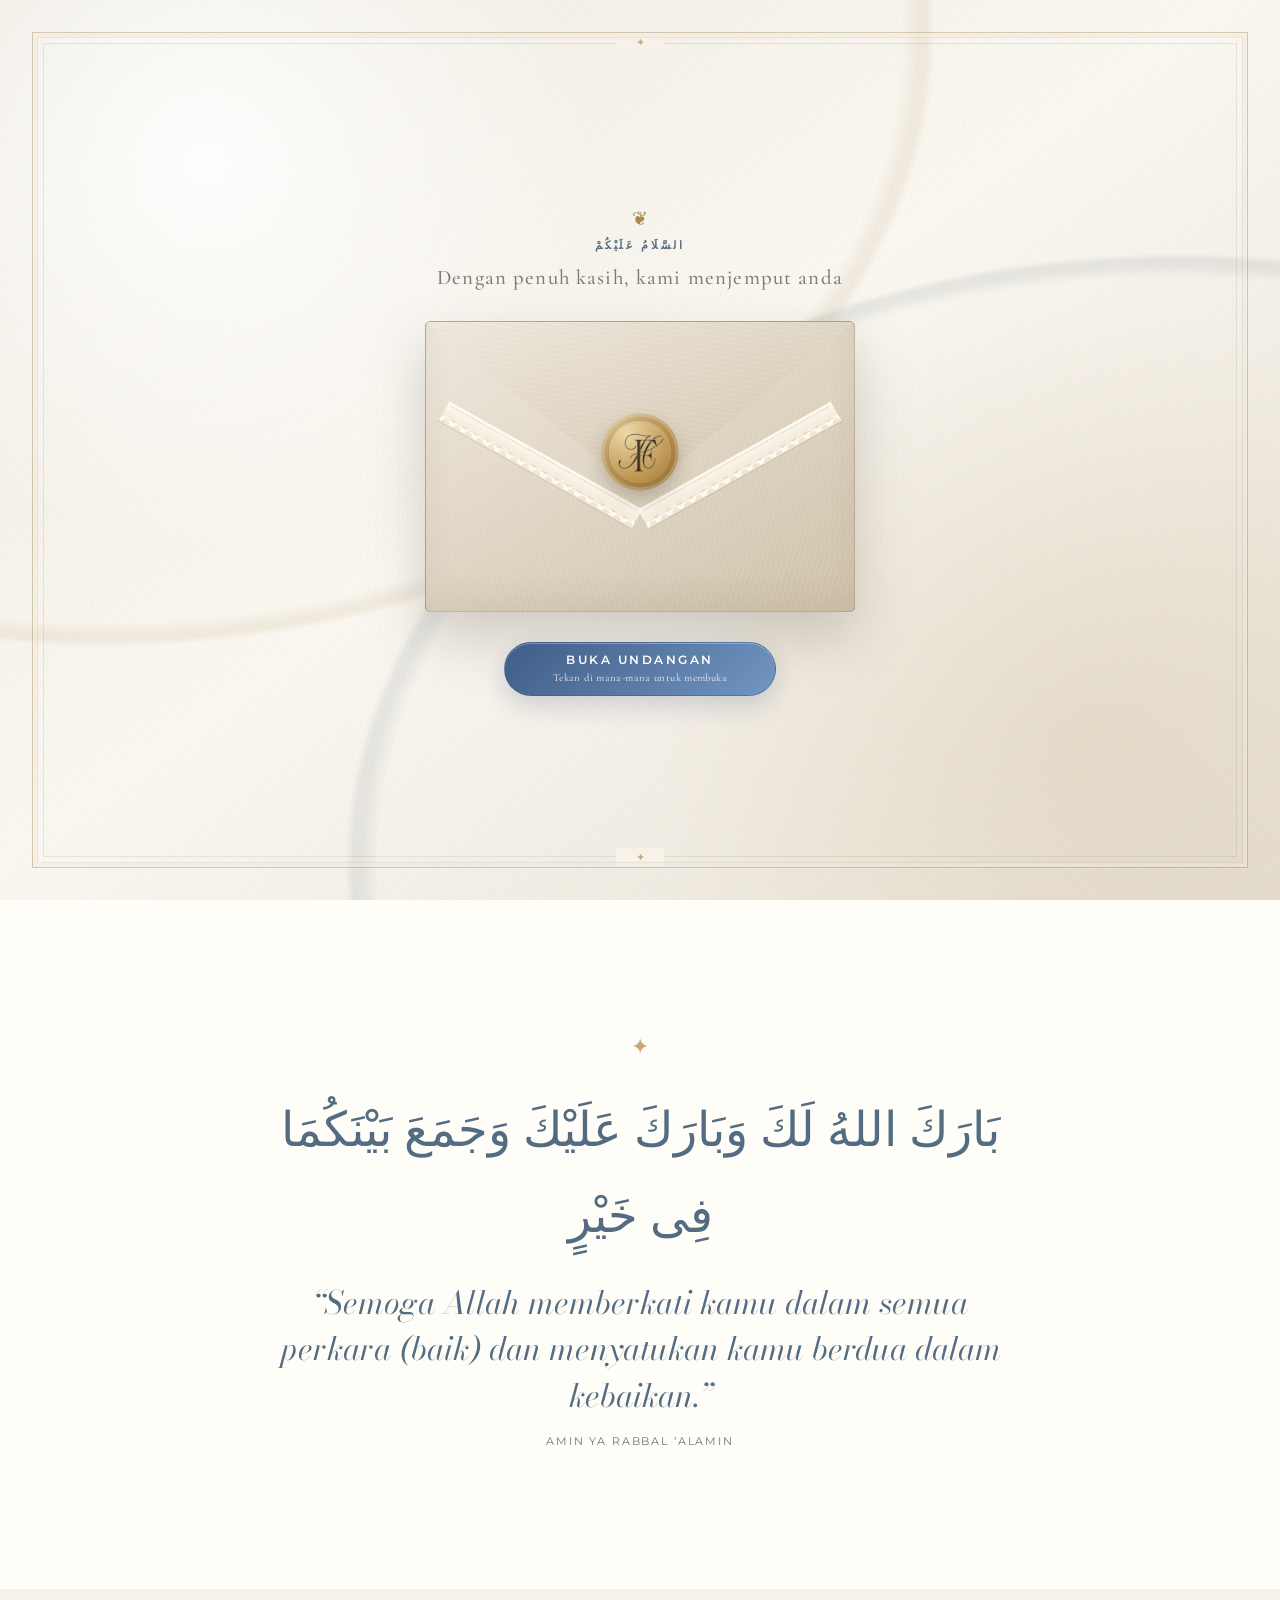
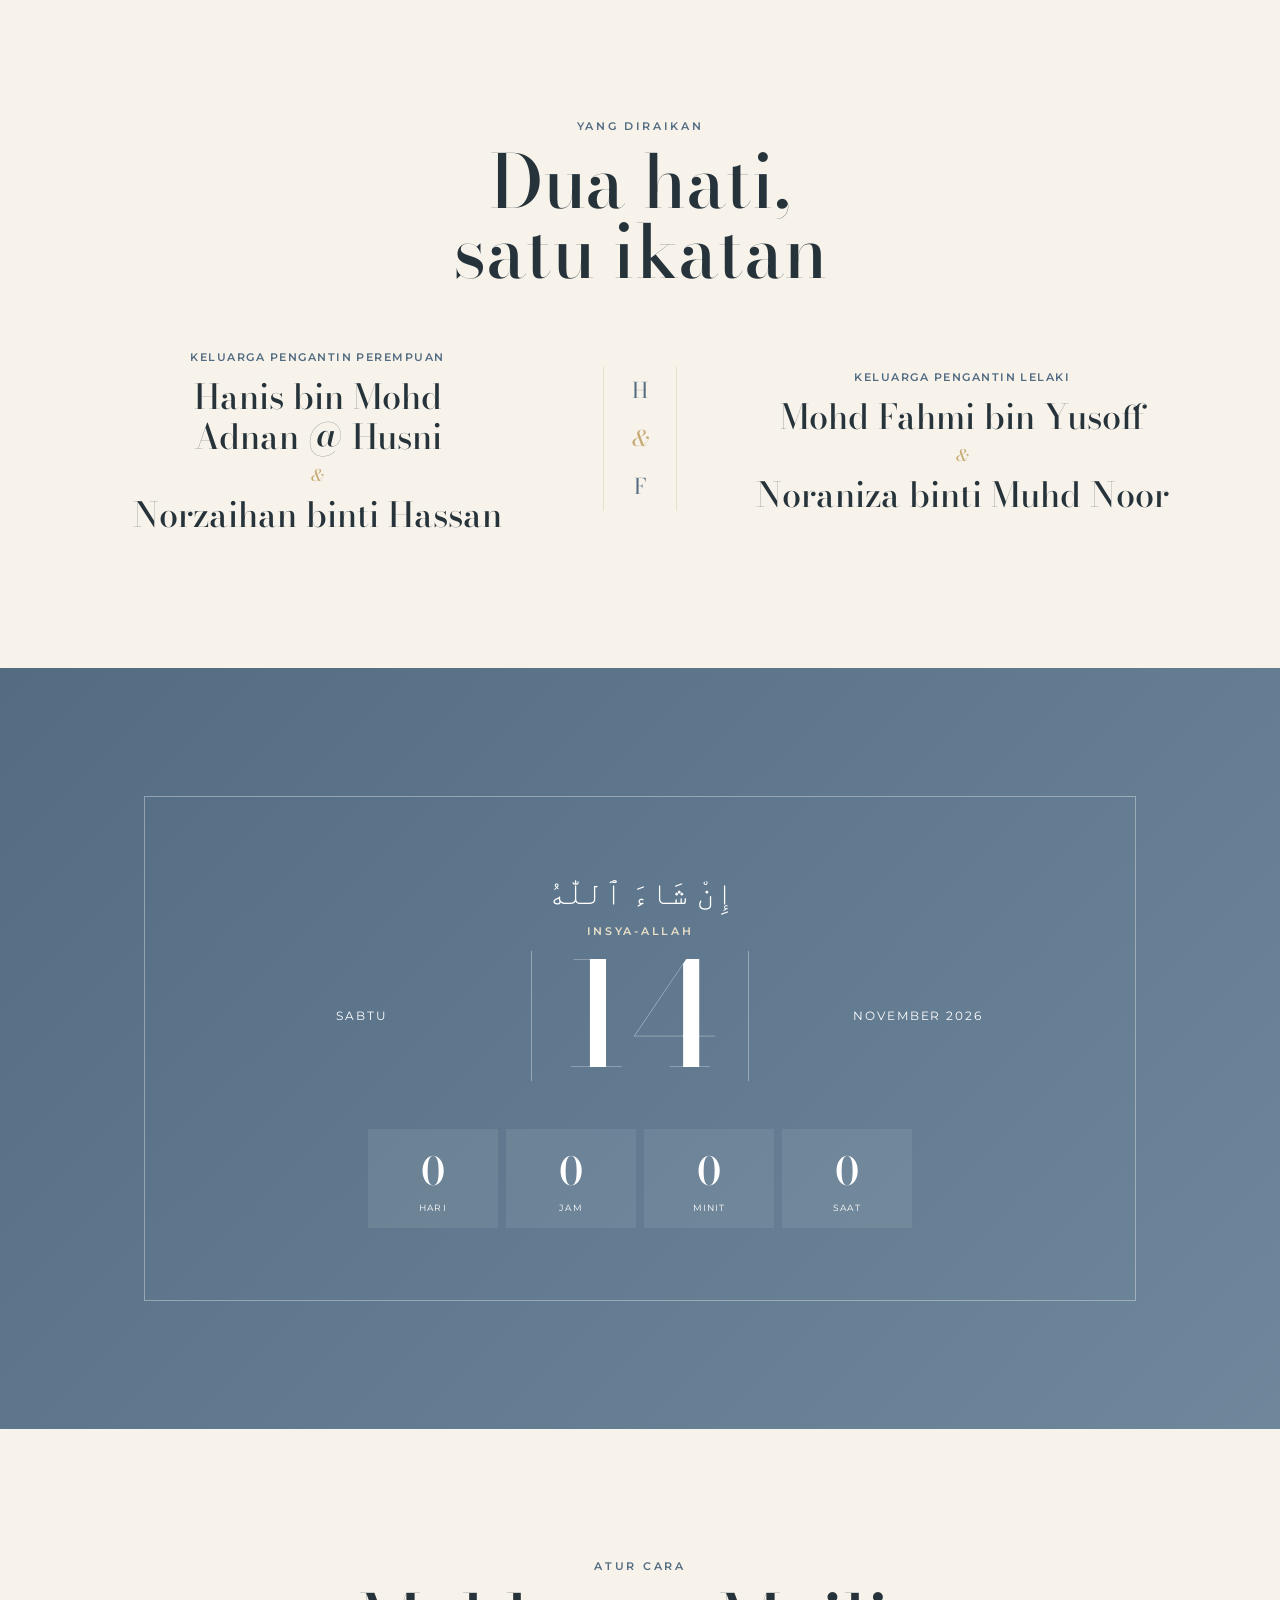
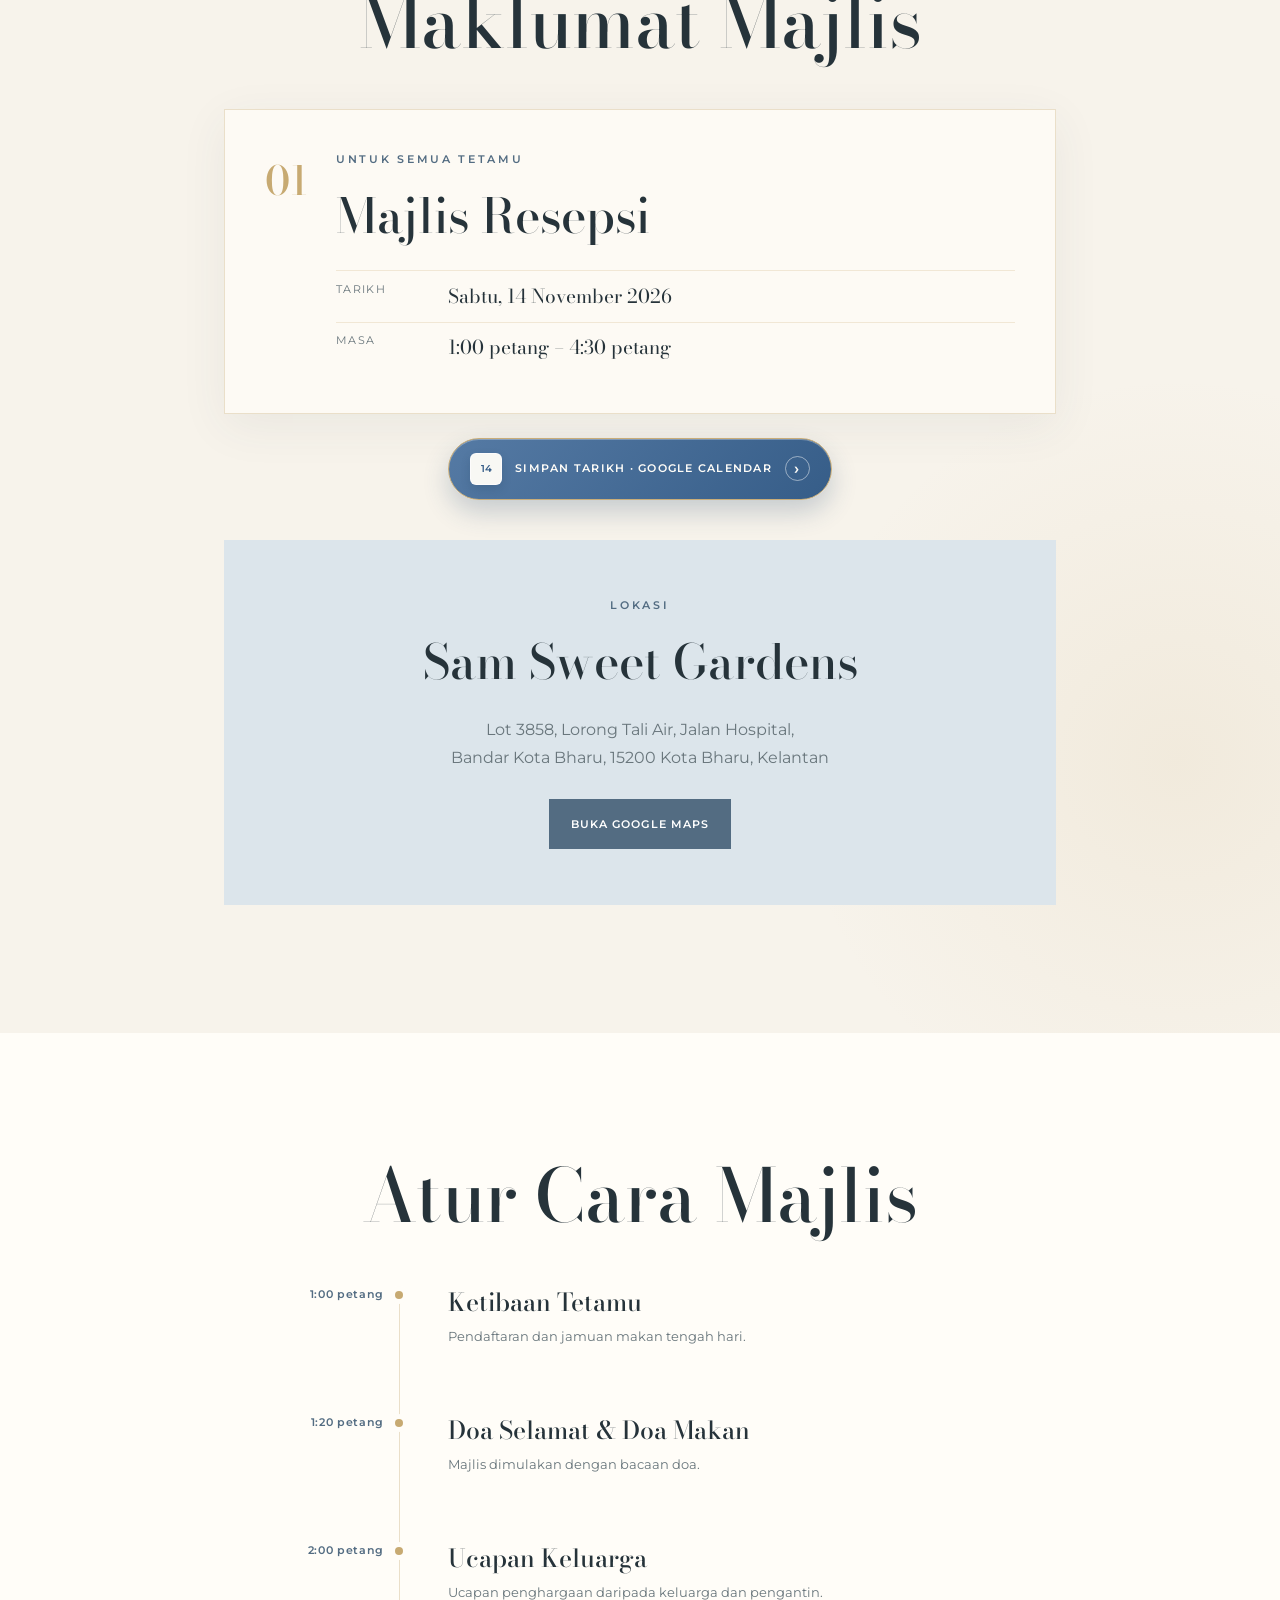
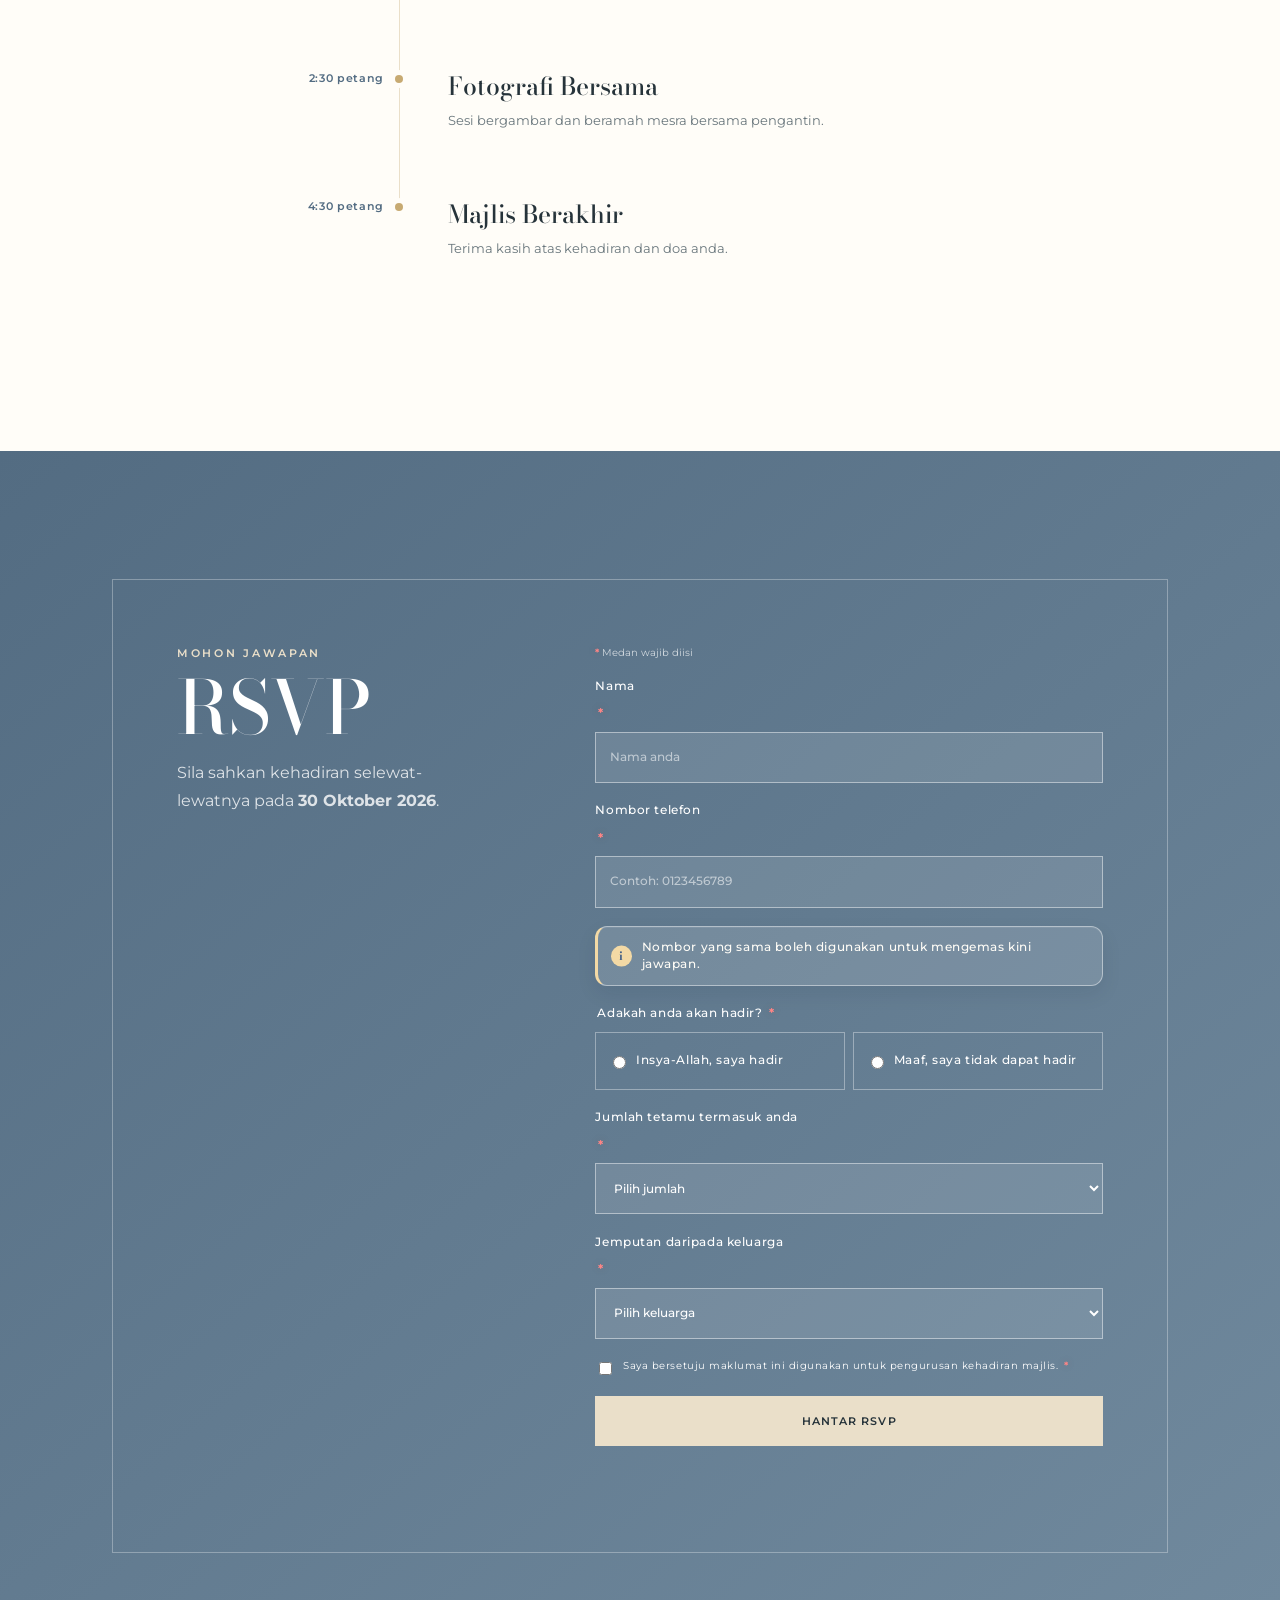
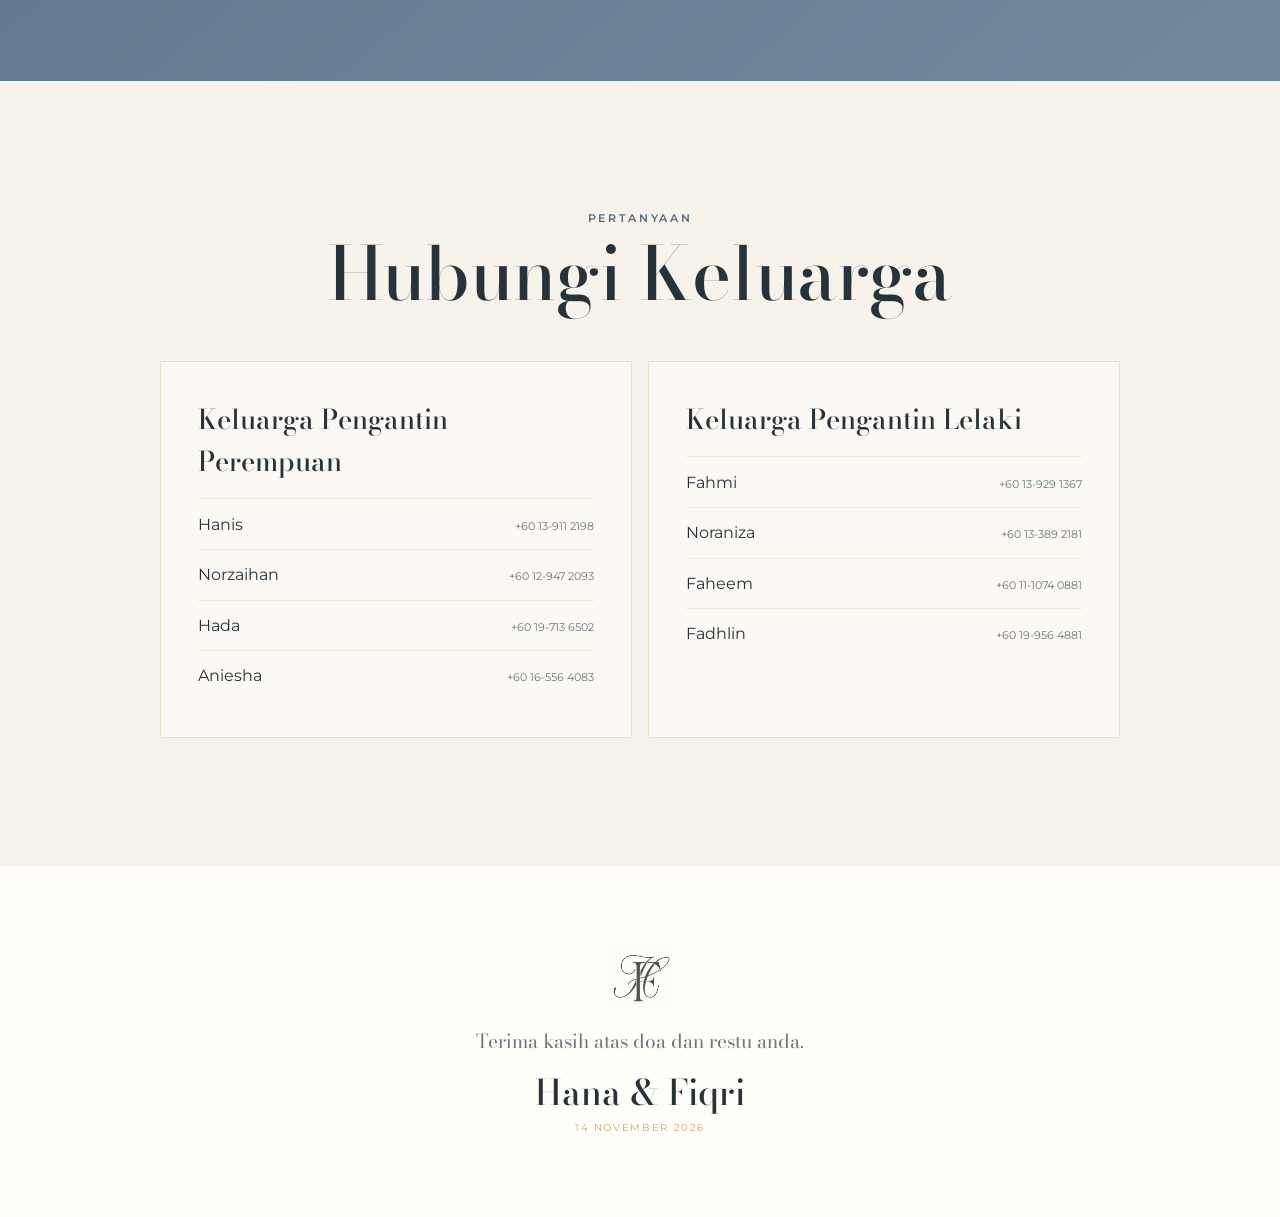
==== commit a4a89f68: "Restore themed RSVP phone guidance" ====
--- a/index.html
+++ b/index.html
@@ -17,7 +17,7 @@
     <link rel="preconnect" href="https://fonts.gstatic.com" crossorigin />
     <link href="https://fonts.googleapis.com/css2?family=Bodoni+Moda:opsz,ital,wght@6..96,400;6..96,500;6..96,600;6..96,700;6..96,400&family=Cormorant+Garamond:ital,wght@0,500;0,600;1,500&family=Montserrat:wght@300;400;500;600&family=Parisienne&display=swap" rel="stylesheet" />
     <style>html.theme-pending body { visibility: hidden; }</style>
-    <link rel="stylesheet" href="styles.css?v=20260906-35" />
+    <link rel="stylesheet" href="styles.css?v=20260909-36" />
   </head>
   <body class="is-locked">
     <script>
--- a/styles.css
+++ b/styles.css
@@ -569,14 +569,14 @@
   display: block;
   margin-top: .65rem;
   padding: .72rem .85rem .72rem 2.7rem;
-  border: 1px solid rgba(255,205,205,.92);
-  border-left: 3px solid #df8f8f;
+  border: 1px solid rgba(255,255,255,.45);
+  border-left: 3px solid #f3d9a5;
   border-radius: .75rem;
-  color: #7b3038;
-  background: rgba(255,238,238,.94);
-  box-shadow: inset 0 1px 0 rgba(255,255,255,.72), 0 8px 20px rgba(104,35,43,.1);
+  color: #fffdf7;
+  background: rgba(255,255,255,.13);
+  box-shadow: inset 0 1px 0 rgba(255,255,255,.08), 0 8px 20px rgba(16,28,45,.08);
   font-size: clamp(.66rem, 1.75vw, .73rem);
-  font-weight: 600;
+  font-weight: 500;
   line-height: 1.5;
 }
 #phoneHelp::before {
@@ -589,8 +589,8 @@
   width: 1.3rem;
   height: 1.3rem;
   border-radius: 50%;
-  color: #fffaf7;
-  background: #d77f87;
+  color: var(--paint-deep, #3f5d86);
+  background: #f3d9a5;
   font: 700 .72rem/1 var(--serif);
   transform: translateY(-50%);
 }
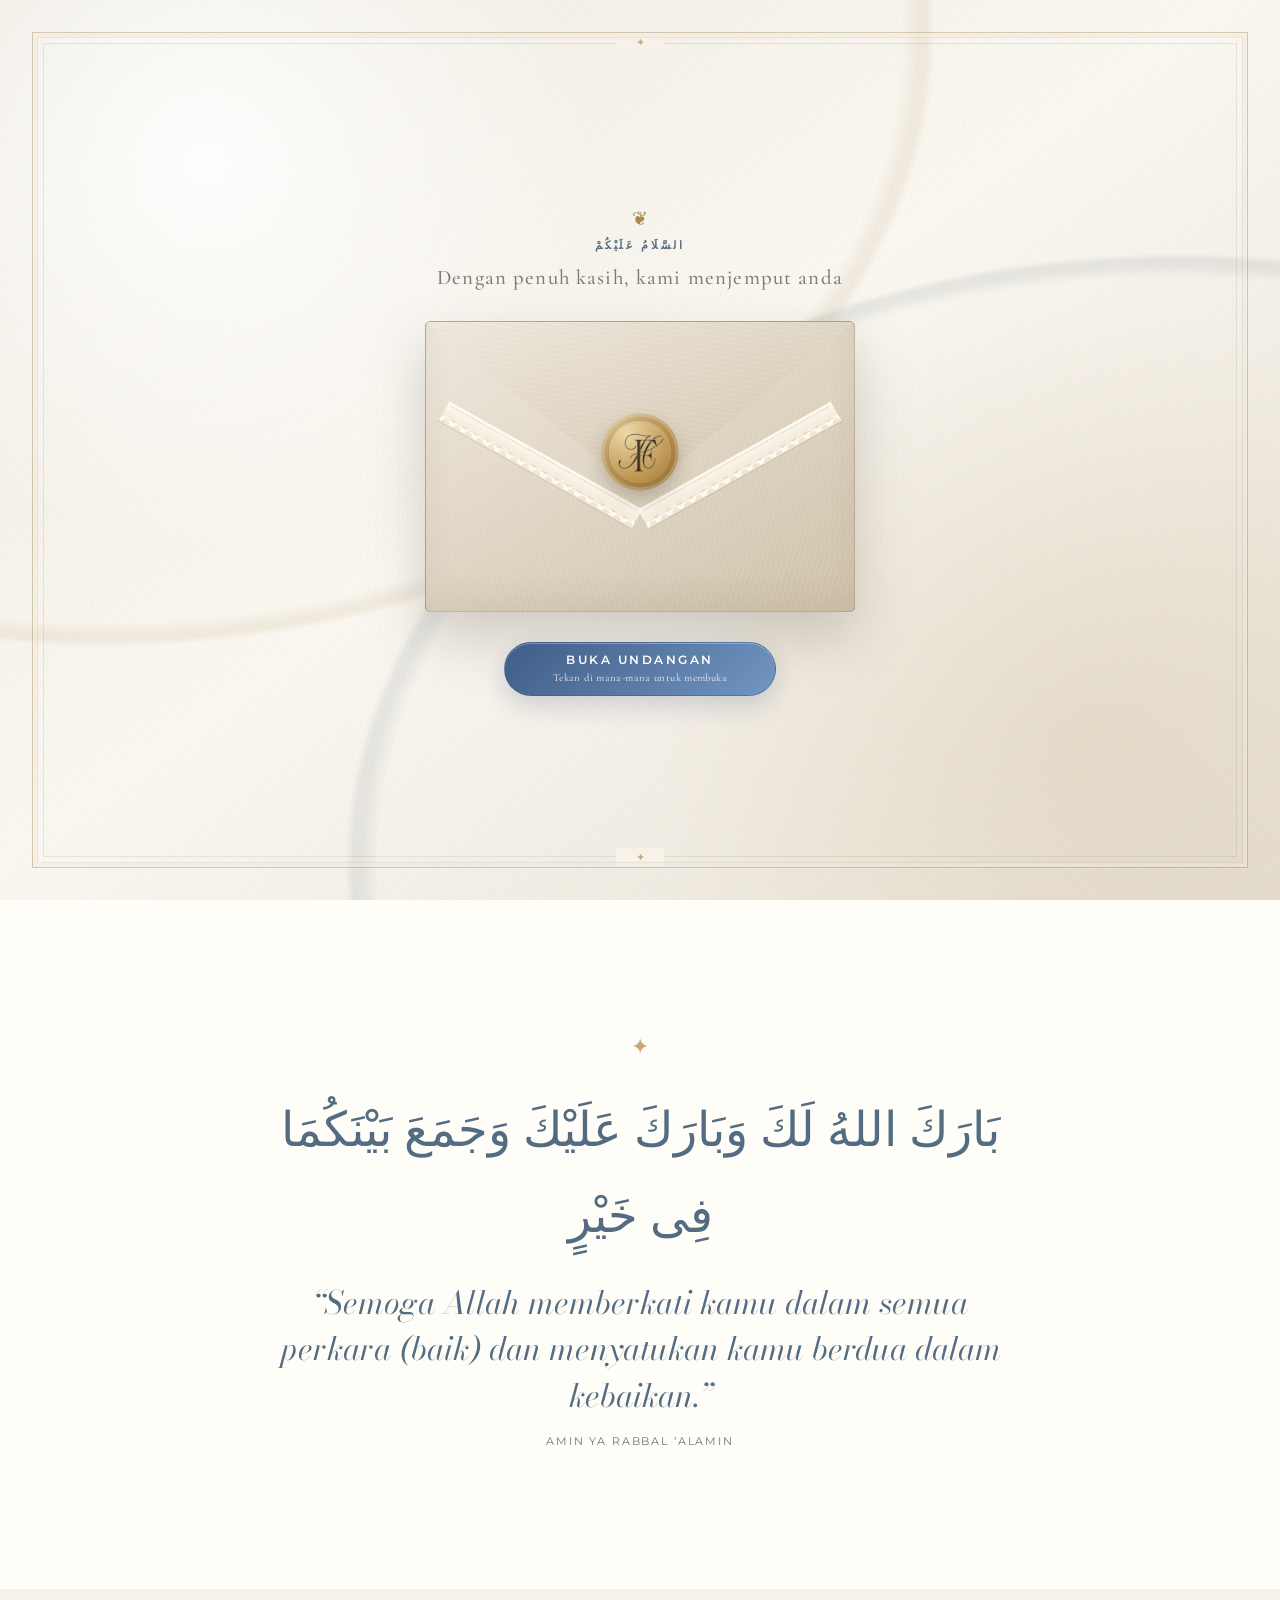
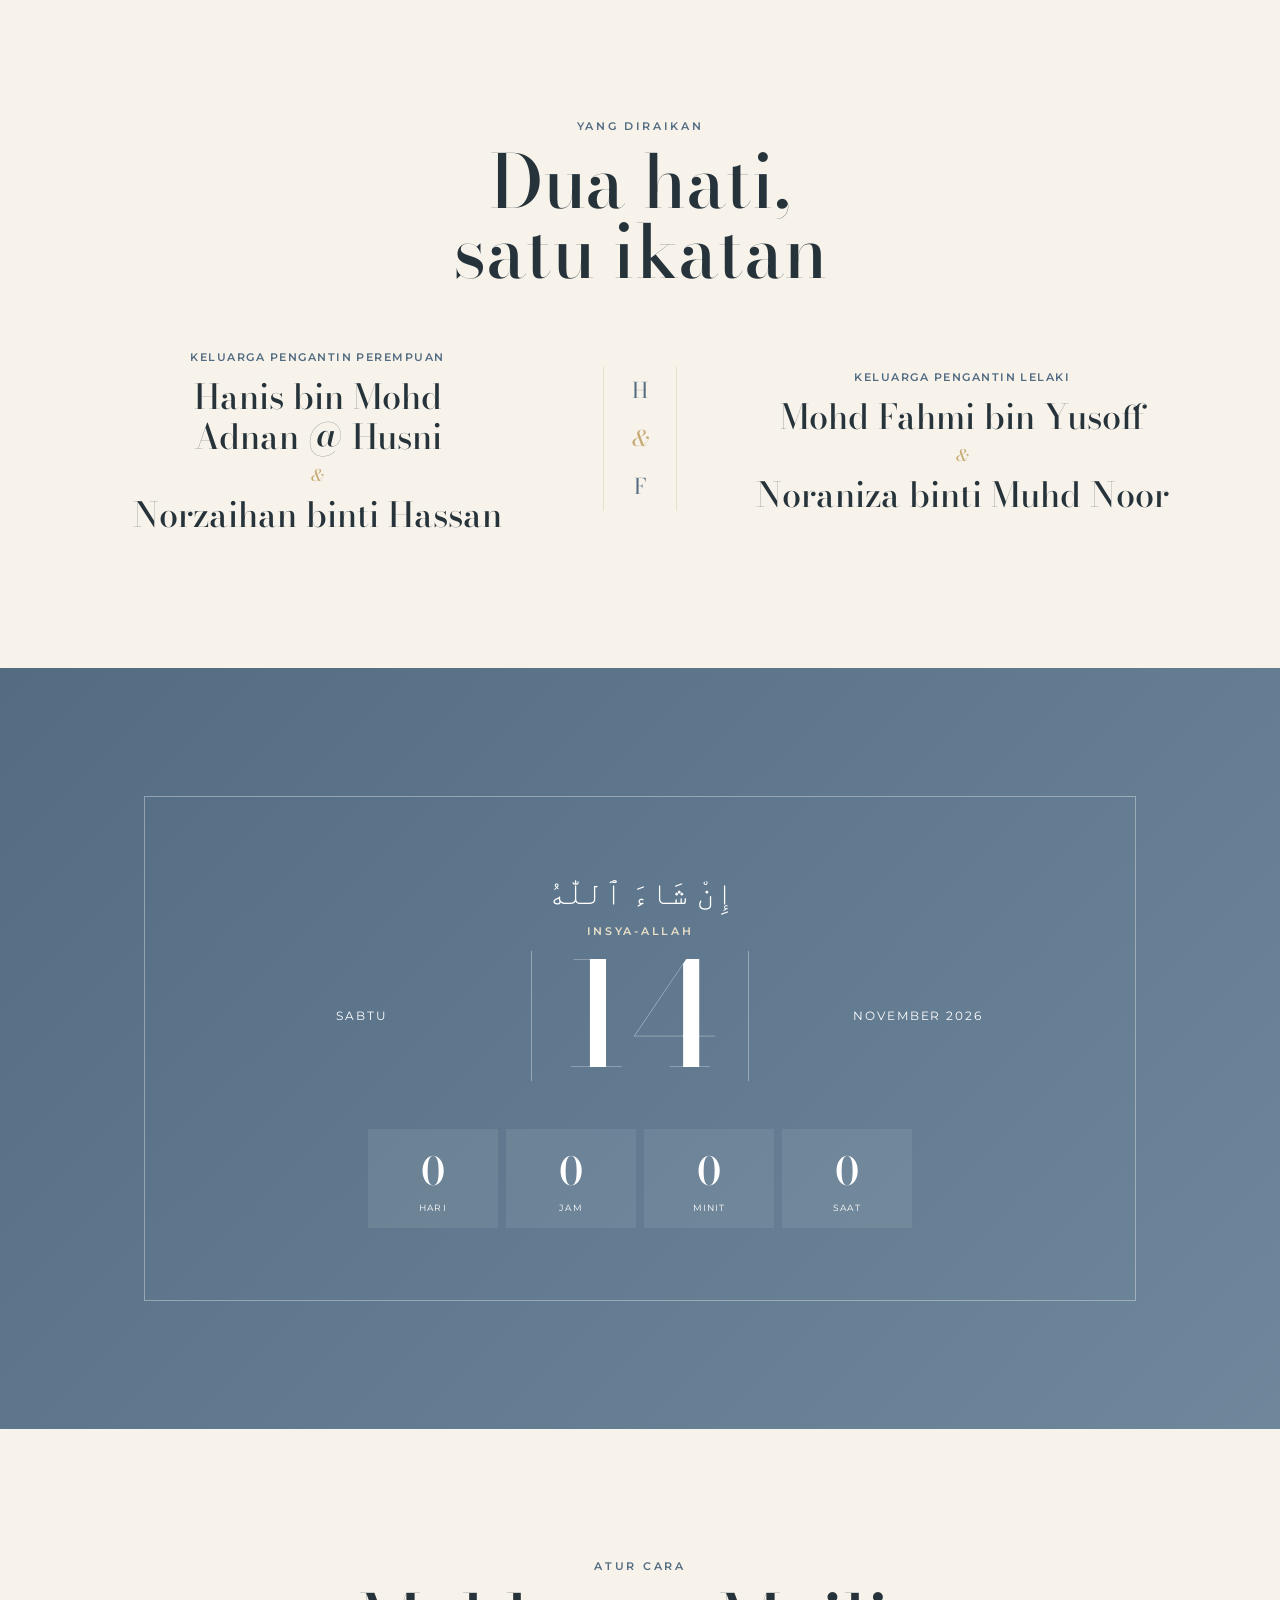
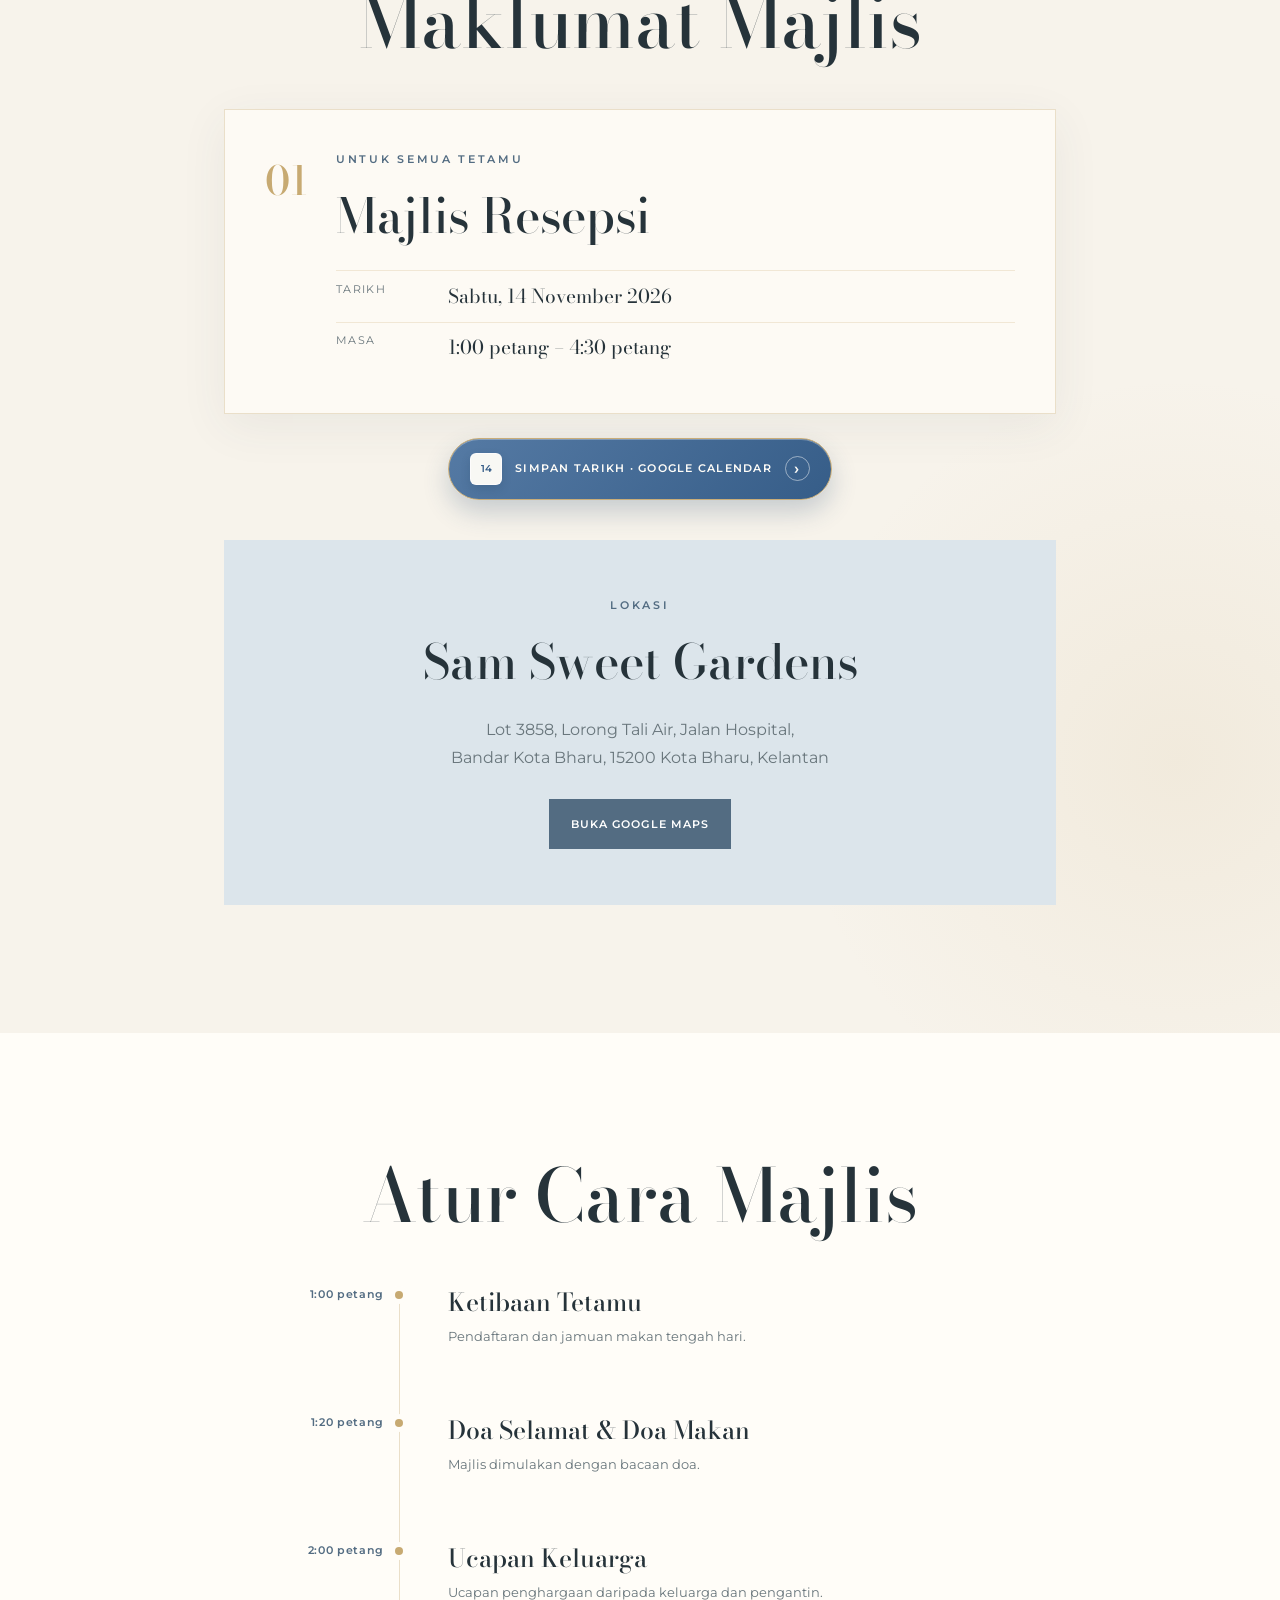
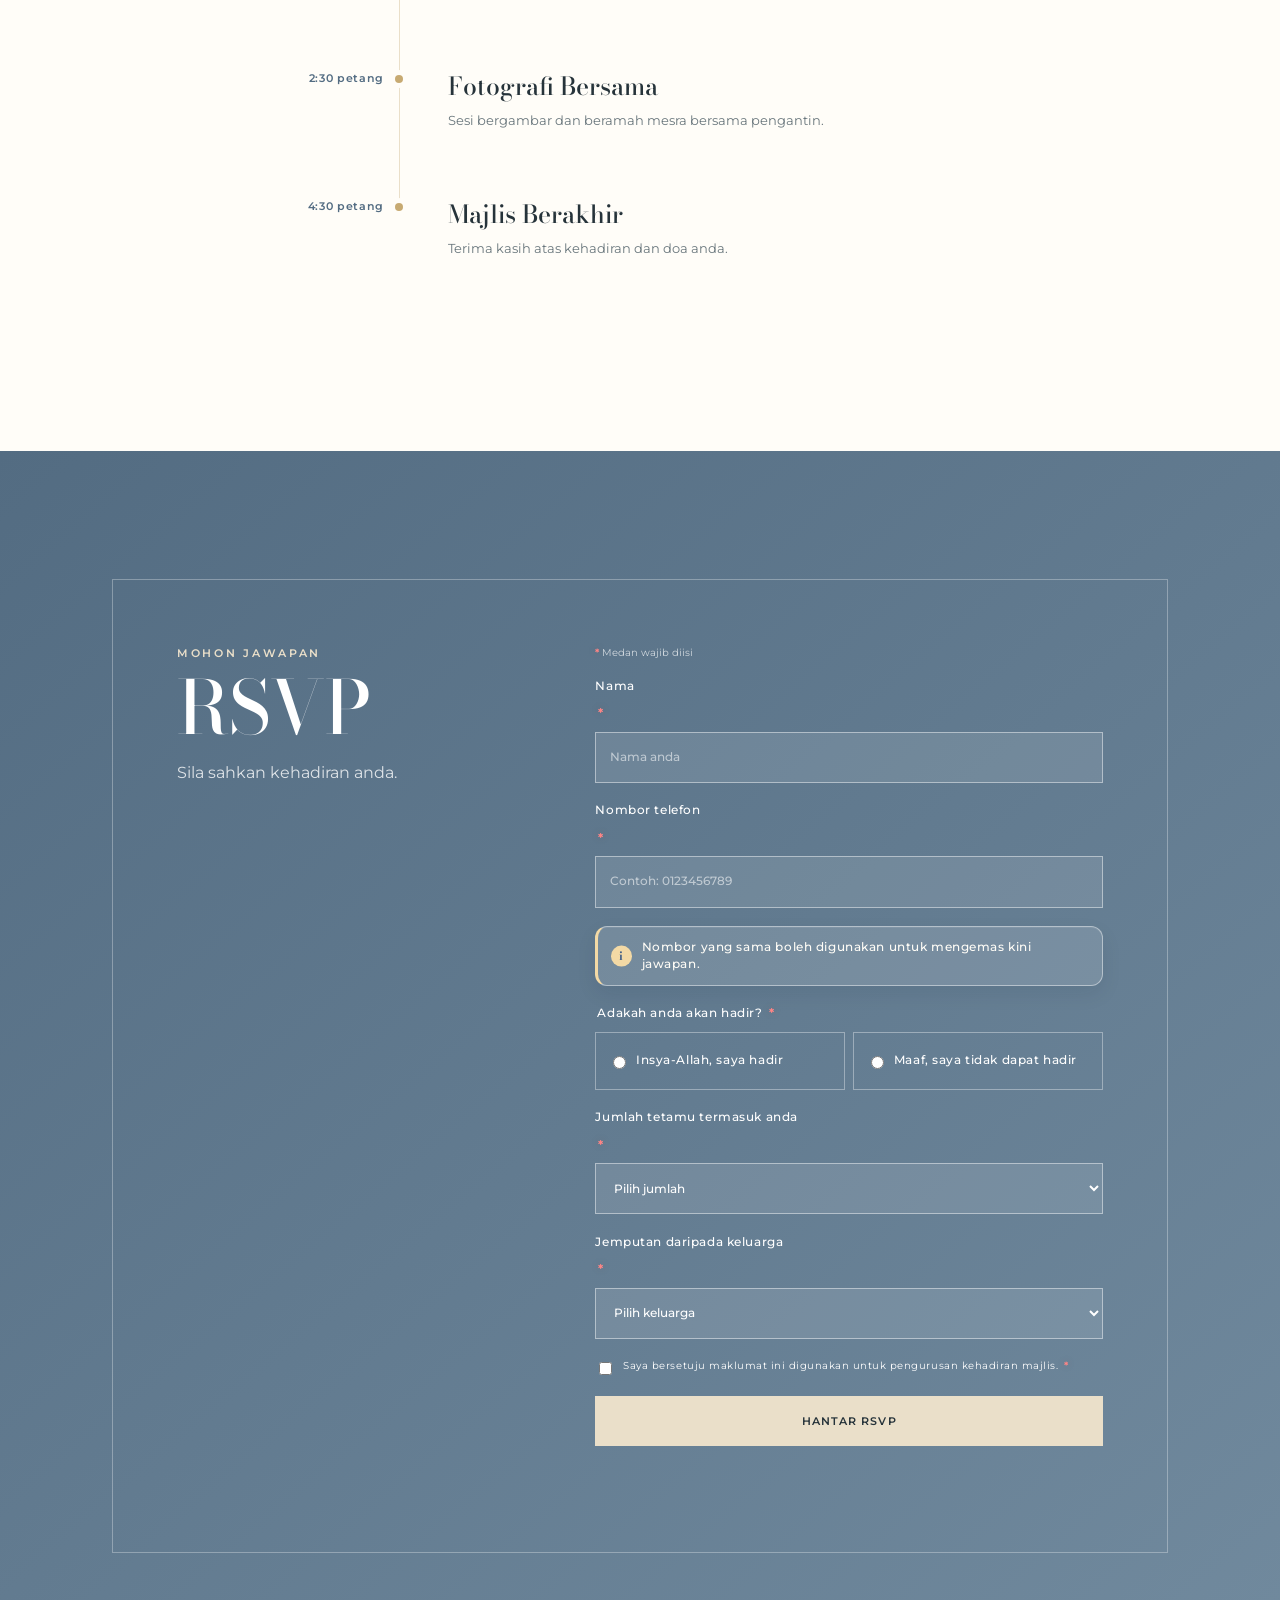
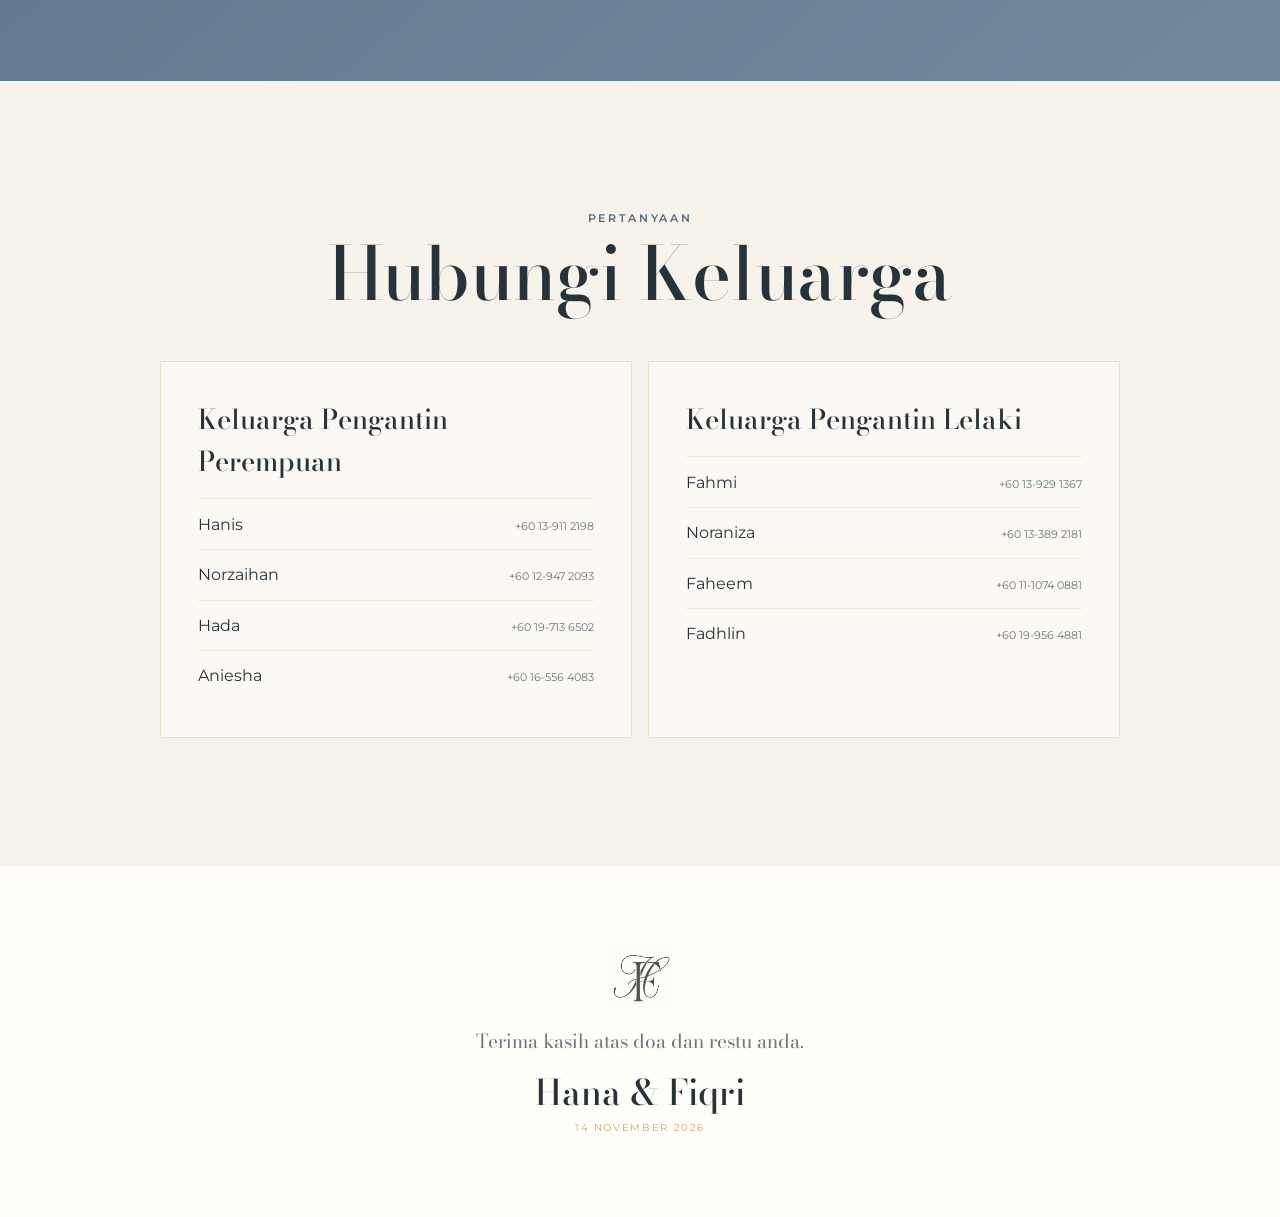
==== commit 731c304a: "Remove expired RSVP date from invitation" ====
--- a/index.html
+++ b/index.html
@@ -1,5 +1,5 @@
 <!doctype html>
-<html lang="ms" class="theme-pending">
+<html lang="ms" class="theme-pending">
   <head>
     <meta charset="UTF-8" />
     <meta name="viewport" content="width=device-width, initial-scale=1.0" />
@@ -8,42 +8,42 @@
     <meta property="og:title" content="Walimatul Urus — Hana & Fiqri" />
     <meta property="og:description" content="Dengan penuh kesyukuran, kami menjemput anda meraikan hari bahagia kami." />
     <meta property="og:type" content="website" />
-    <meta property="og:image" content="https://au-99.github.io/h-f.github.io/og.png" />
+    <meta property="og:image" content="https://au-99.github.io/h-f.github.io/og.png" />
     <meta name="twitter:card" content="summary_large_image" />
-    <meta name="twitter:image" content="https://au-99.github.io/h-f.github.io/og.png" />
+    <meta name="twitter:image" content="https://au-99.github.io/h-f.github.io/og.png" />
     <title>Walimatul Urus — Hana & Fiqri</title>
     <link rel="icon" href="hf-monogram.png" type="image/png" />
-    <link rel="preconnect" href="https://fonts.googleapis.com" />
-    <link rel="preconnect" href="https://fonts.gstatic.com" crossorigin />
-    <link href="https://fonts.googleapis.com/css2?family=Bodoni+Moda:opsz,ital,wght@6..96,400;6..96,500;6..96,600;6..96,700;6..96,400&family=Cormorant+Garamond:ital,wght@0,500;0,600;1,500&family=Montserrat:wght@300;400;500;600&family=Parisienne&display=swap" rel="stylesheet" />
-    <style>html.theme-pending body { visibility: hidden; }</style>
-    <link rel="stylesheet" href="styles.css?v=20260909-36" />
-  </head>
-  <body class="is-locked">
-    <script>
-      (() => {
-        try {
-          const params = new URLSearchParams(window.location.search);
-          const side = ["bride", "groom"].includes(params.get("side")) ? params.get("side") : "";
-          const invite = ["family", "reception"].includes(params.get("invite")) ? params.get("invite") : "reception";
-          document.body.dataset.invite = invite === "family" ? "reception" : invite;
-          document.body.dataset.contentInvite = invite;
-          document.body.dataset.side = side ? "bride" : "public";
-          document.body.dataset.contentSide = side || "public";
-          if (side === "groom") document.body.dataset.palette = "champagne";
-        } finally {
-          document.documentElement.classList.remove("theme-pending");
-        }
-      })();
-    </script>
-    <a class="skip-link" href="#main-content">Terus ke kandungan</a>
+    <link rel="preconnect" href="https://fonts.googleapis.com" />
+    <link rel="preconnect" href="https://fonts.gstatic.com" crossorigin />
+    <link href="https://fonts.googleapis.com/css2?family=Bodoni+Moda:opsz,ital,wght@6..96,400;6..96,500;6..96,600;6..96,700;6..96,400&family=Cormorant+Garamond:ital,wght@0,500;0,600;1,500&family=Montserrat:wght@300;400;500;600&family=Parisienne&display=swap" rel="stylesheet" />
+    <style>html.theme-pending body { visibility: hidden; }</style>
+    <link rel="stylesheet" href="styles.css?v=20260909-36" />
+  </head>
+  <body class="is-locked">
+    <script>
+      (() => {
+        try {
+          const params = new URLSearchParams(window.location.search);
+          const side = ["bride", "groom"].includes(params.get("side")) ? params.get("side") : "";
+          const invite = ["family", "reception"].includes(params.get("invite")) ? params.get("invite") : "reception";
+          document.body.dataset.invite = invite === "family" ? "reception" : invite;
+          document.body.dataset.contentInvite = invite;
+          document.body.dataset.side = side ? "bride" : "public";
+          document.body.dataset.contentSide = side || "public";
+          if (side === "groom") document.body.dataset.palette = "champagne";
+        } finally {
+          document.documentElement.classList.remove("theme-pending");
+        }
+      })();
+    </script>
+    <a class="skip-link" href="#main-content">Terus ke kandungan</a>
 
     <div class="opening-screen" id="openingScreen" aria-label="Buka undangan perkahwinan">
       <span class="opening-frame" aria-hidden="true"></span>
-      <div class="opening-copy">
-        <span class="opening-flourish" aria-hidden="true">❦</span>
-        <p class="eyebrow opening-title" lang="ar" dir="rtl">السَّلَامُ عَلَيْكُمْ</p>
-        <p class="guest-greeting" id="guestGreeting">Dengan penuh kasih, kami menjemput anda</p>
+      <div class="opening-copy">
+        <span class="opening-flourish" aria-hidden="true">❦</span>
+        <p class="eyebrow opening-title" lang="ar" dir="rtl">السَّلَامُ عَلَيْكُمْ</p>
+        <p class="guest-greeting" id="guestGreeting">Dengan penuh kasih, kami menjemput anda</p>
       </div>
       <button class="envelope-button" id="openInvitation" type="button" aria-label="Buka undangan Hana dan Fiqri">
         <span class="envelope" aria-hidden="true">
@@ -60,13 +60,13 @@
           <span class="lace-trim lace-left"></span>
           <span class="lace-trim lace-right"></span>
           <span class="envelope-flap"></span>
-          <span class="wax-seal"><img src="hf-monogram.png" alt="" /></span>
-        </span>
-        <span class="opening-cta" aria-hidden="true">
-          <strong>Buka undangan</strong>
-          <small>Tekan di mana-mana untuk membuka</small>
-        </span>
-      </button>
+          <span class="wax-seal"><img src="hf-monogram.png" alt="" /></span>
+        </span>
+        <span class="opening-cta" aria-hidden="true">
+          <strong>Buka undangan</strong>
+          <small>Tekan di mana-mana untuk membuka</small>
+        </span>
+      </button>
     </div>
 
     <button class="music-control" id="musicControl" type="button" aria-label="Kawal muzik latar" aria-disabled="true">
@@ -170,7 +170,7 @@
           </div>
         </article>
 
-        <article class="event-card reveal">
+        <article class="event-card reveal">
           <div class="event-number" id="receptionNumber">01</div>
           <div>
             <p class="eyebrow">Untuk semua tetamu</p>
@@ -180,13 +180,13 @@
               <div><dt>Masa</dt><dd>1:00 petang – 4:30 petang</dd></div>
             </dl>
           </div>
-        </article>
-
-        <div class="event-actions reveal">
-          <a class="button secondary calendar-button" id="calendarButton" href="#" target="_blank" rel="noopener">Simpan Tarikh · Google Calendar</a>
-        </div>
-
-        <div class="venue-card reveal" id="lokasi">
+        </article>
+
+        <div class="event-actions reveal">
+          <a class="button secondary calendar-button" id="calendarButton" href="#" target="_blank" rel="noopener">Simpan Tarikh · Google Calendar</a>
+        </div>
+
+        <div class="venue-card reveal" id="lokasi">
           <p class="eyebrow">Lokasi</p>
           <h3>Sam Sweet Gardens</h3>
           <address>Lot 3858, Lorong Tali Air, Jalan Hospital,<br />Bandar Kota Bharu, 15200 Kota Bharu, Kelantan</address>
@@ -221,7 +221,7 @@
           <div class="section-heading light">
             <p class="eyebrow">Mohon Jawapan</p>
             <h2>RSVP</h2>
-            <p>Sila sahkan kehadiran selewat-lewatnya pada <strong>30 Oktober 2026</strong>.</p>
+            <p>Sila sahkan kehadiran anda.</p>
           </div>
           <form id="rsvpForm" novalidate>
             <input type="hidden" name="invitationType" id="invitationType" />
@@ -230,13 +230,13 @@
 
             <p class="required-note"><span aria-hidden="true">*</span> Medan wajib diisi</p>
 
-            <label>Nama <span class="required-mark" aria-hidden="true">*</span>
+            <label>Nama <span class="required-mark" aria-hidden="true">*</span>
               <input type="text" name="name" autocomplete="name" minlength="3" maxlength="100" required placeholder="Nama anda" />
             </label>
 
             <label>Nombor telefon <span class="required-mark" aria-hidden="true">*</span>
               <input type="tel" name="phone" autocomplete="tel" inputmode="tel" maxlength="20" required placeholder="Contoh: 0123456789" aria-describedby="phoneHelp" />
-              <small id="phoneHelp" role="note">Nombor yang sama boleh digunakan untuk mengemas kini jawapan.</small>
+              <small id="phoneHelp" role="note">Nombor yang sama boleh digunakan untuk mengemas kini jawapan.</small>
             </label>
 
             <fieldset>
@@ -246,9 +246,9 @@
             </fieldset>
 
             <label id="guestCountLabel">Jumlah tetamu termasuk anda <span class="required-mark" aria-hidden="true">*</span>
-              <select name="guestCount" id="guestCount" required>
-                <option value="">Pilih jumlah</option>
-              </select>
+              <select name="guestCount" id="guestCount" required>
+                <option value="">Pilih jumlah</option>
+              </select>
             </label>
 
             <label id="sidePickerLabel" hidden>Jemputan daripada keluarga <span class="required-mark" aria-hidden="true">*</span>
@@ -272,7 +272,7 @@
           <span class="success-mark" aria-hidden="true">✓</span>
           <p class="eyebrow">RSVP berjaya dihantar</p>
           <h2 id="rsvpSuccessTitle">Terima kasih</h2>
-          <p>Jawapan anda telah dihantar. Gunakan nombor telefon yang sama jika anda ingin mengemas kini jawapan sebelum <strong>30 Oktober 2026</strong>.</p>
+          <p>Jawapan anda telah dihantar. Gunakan nombor telefon yang sama jika anda ingin mengemas kini jawapan.</p>
           <button class="button success-close" id="closeRsvpSuccess" type="button">Selesai</button>
         </div>
       </div>
@@ -293,7 +293,7 @@
           <div class="contact-family groom-contacts">
             <h3>Keluarga Pengantin Lelaki</h3>
             <a href="https://wa.me/60139291367" target="_blank" rel="noopener"><span>Fahmi</span><small>+60 13-929 1367</small></a>
-            <a href="https://wa.me/60133892181" target="_blank" rel="noopener"><span>Noraniza</span><small>+60 13-389 2181</small></a>
+            <a href="https://wa.me/60133892181" target="_blank" rel="noopener"><span>Noraniza</span><small>+60 13-389 2181</small></a>
             <a href="https://wa.me/601110740881" target="_blank" rel="noopener"><span>Faheem</span><small>+60 11-1074 0881</small></a>
             <a href="https://wa.me/60199564881" target="_blank" rel="noopener"><span>Fadhlin</span><small>+60 19-956 4881</small></a>
           </div>
@@ -308,7 +308,7 @@
       <span>14 November 2026</span>
     </footer>
 
-    <script src="config.js?v=20260906-31"></script>
-    <script src="app.js?v=20260906-34"></script>
+    <script src="config.js?v=20261106-1"></script>
+    <script src="app.js?v=20261106-1"></script>
   </body>
 </html>
